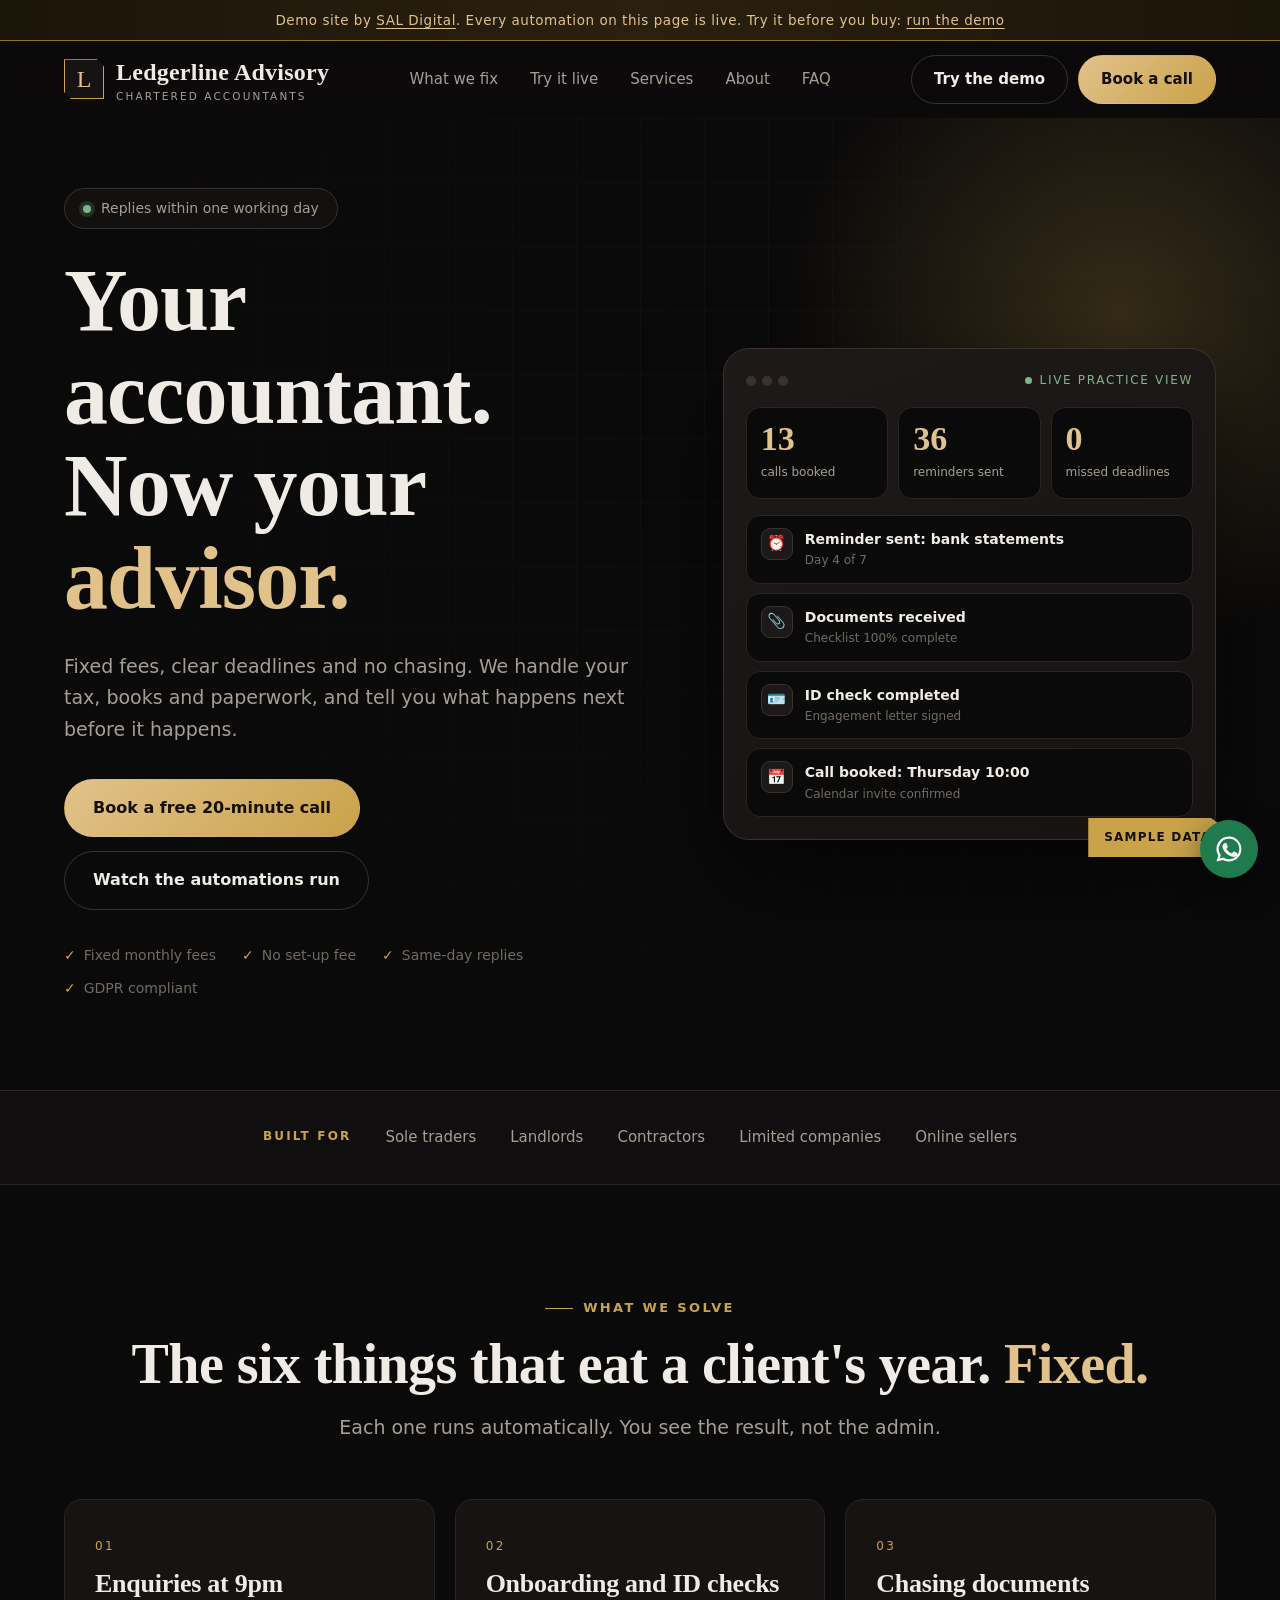
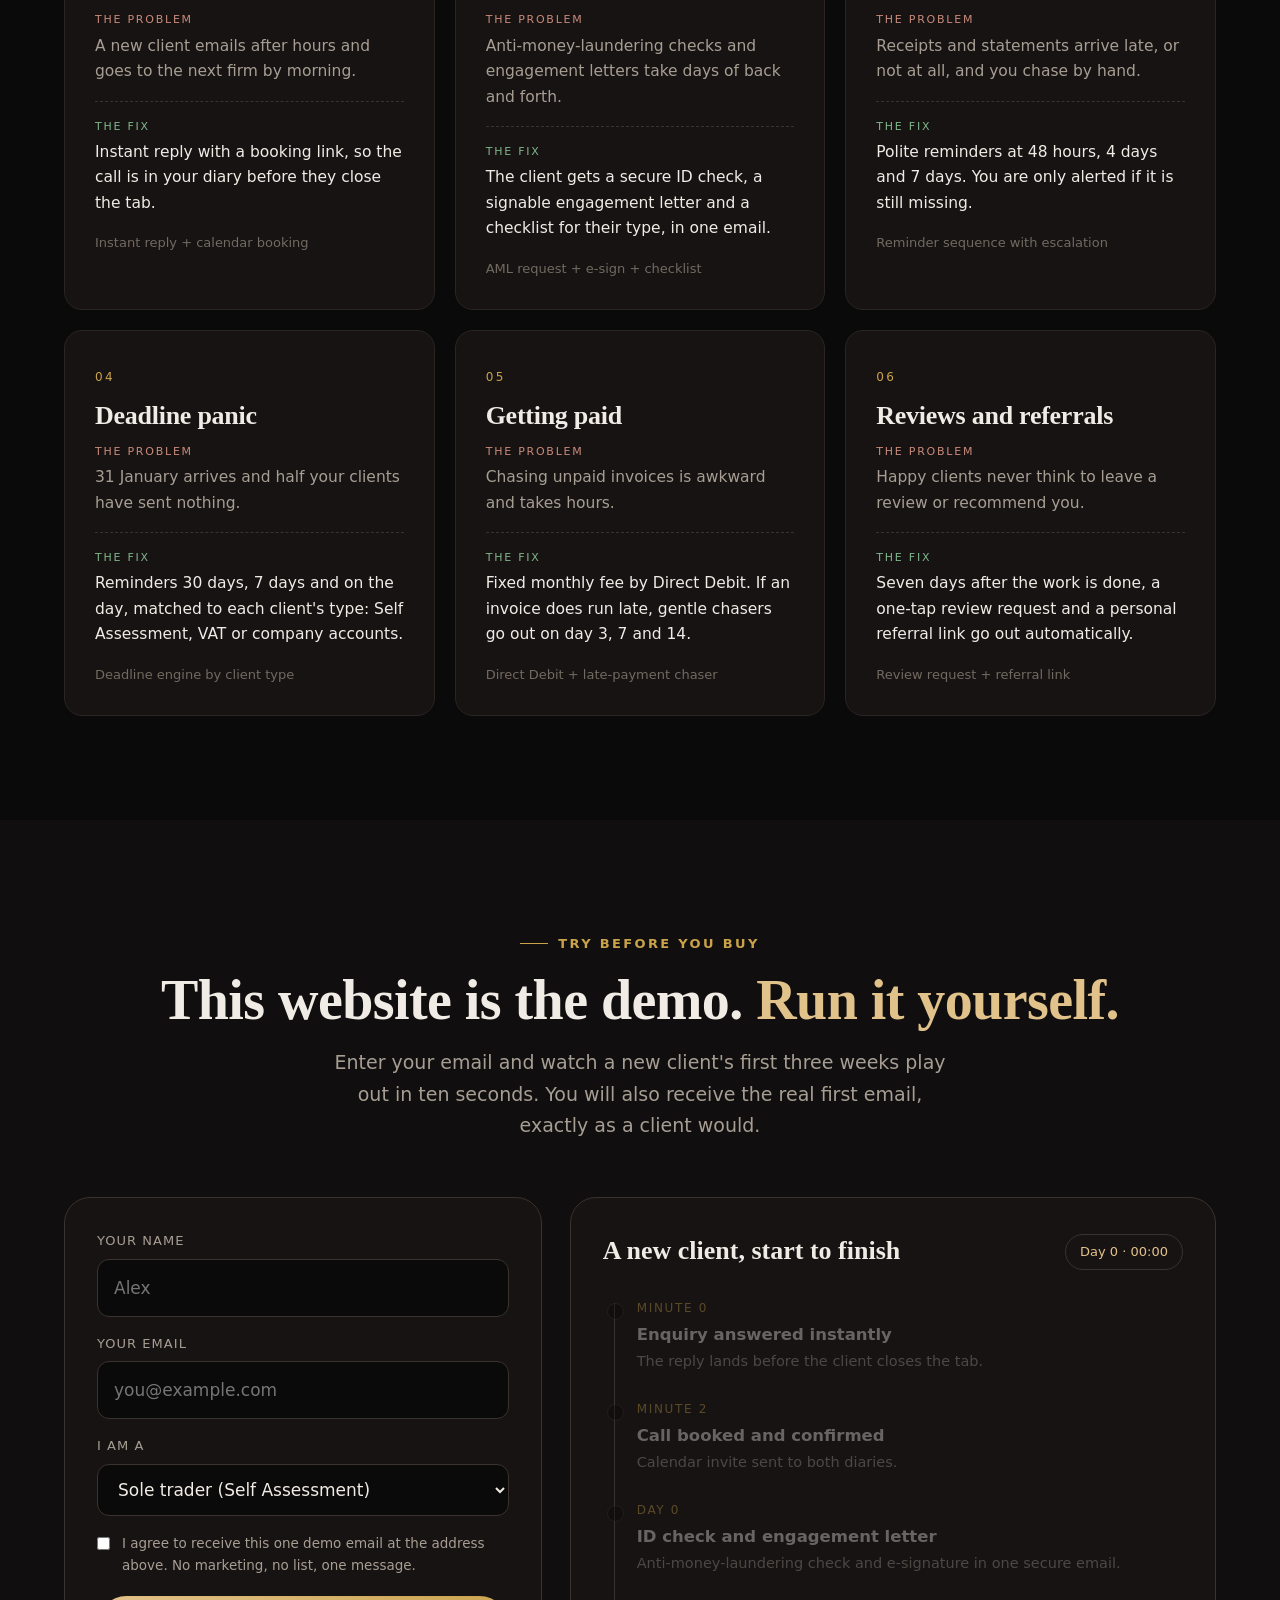
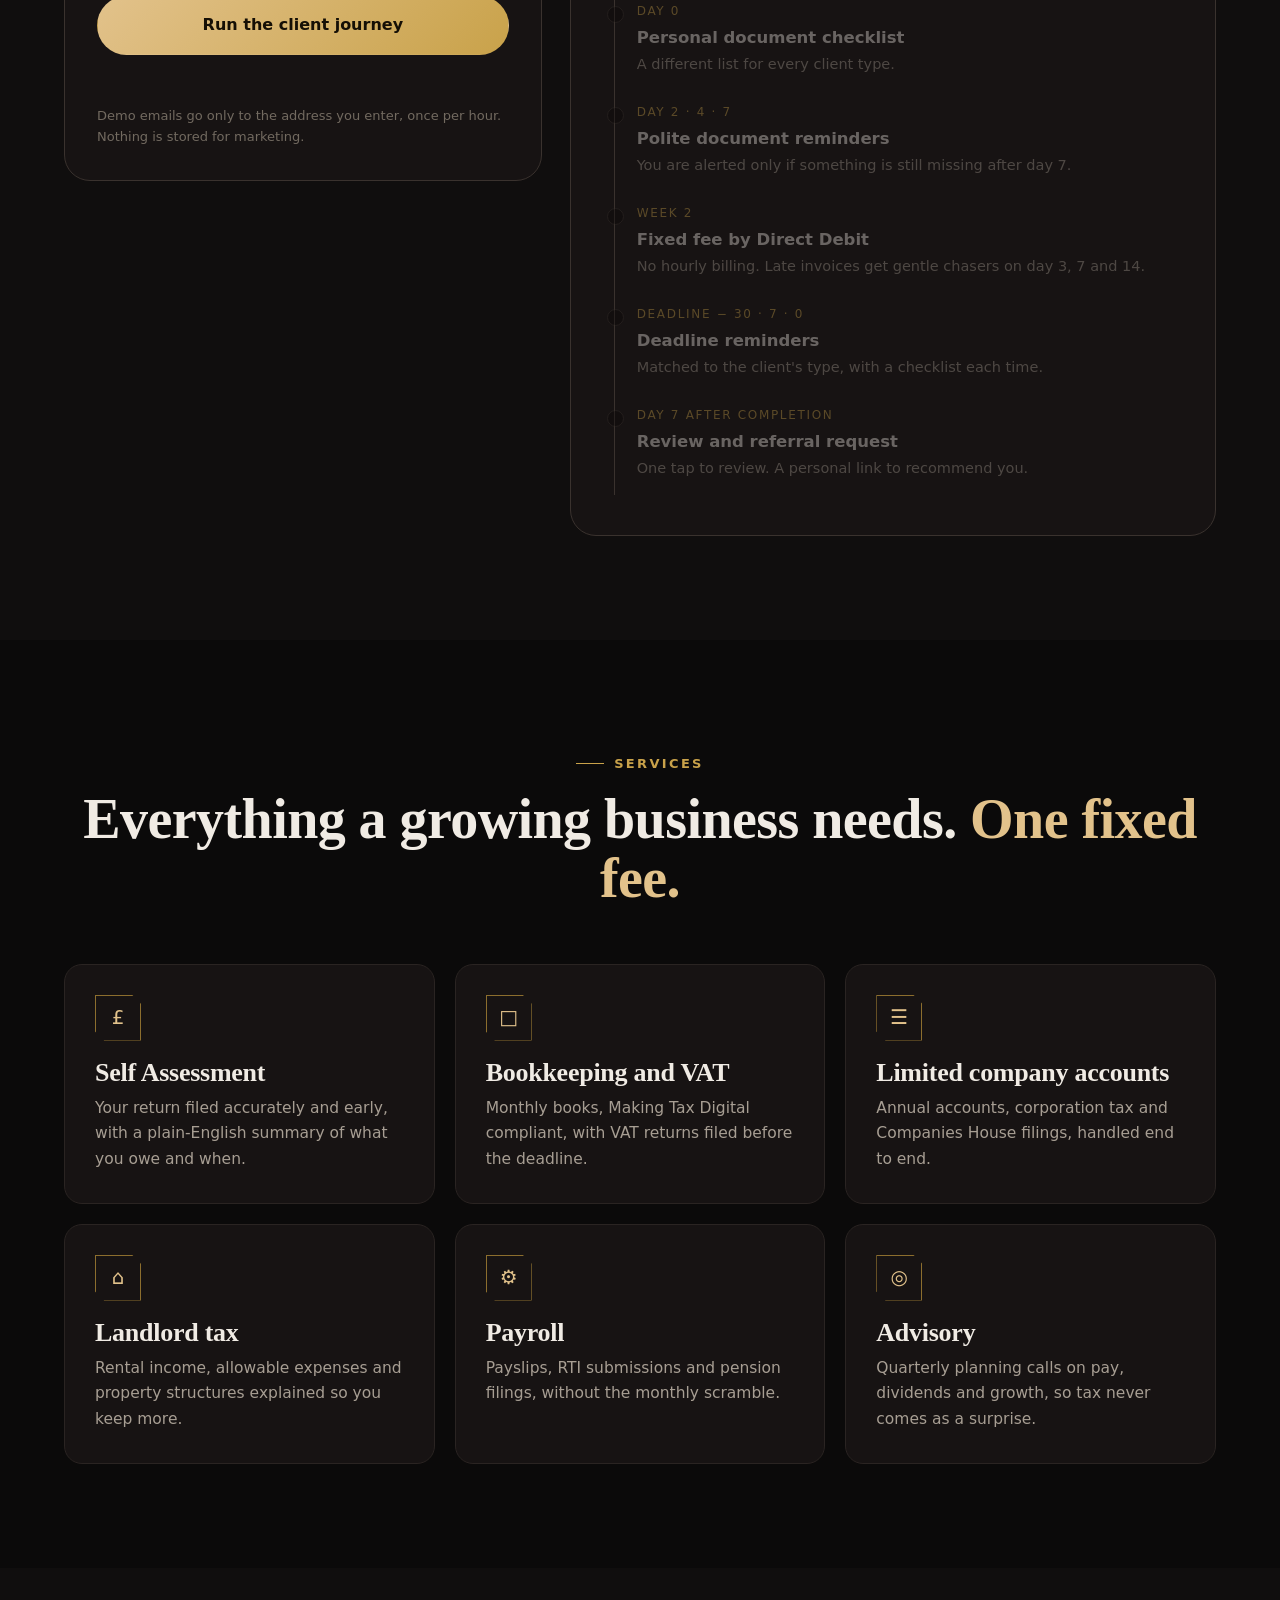
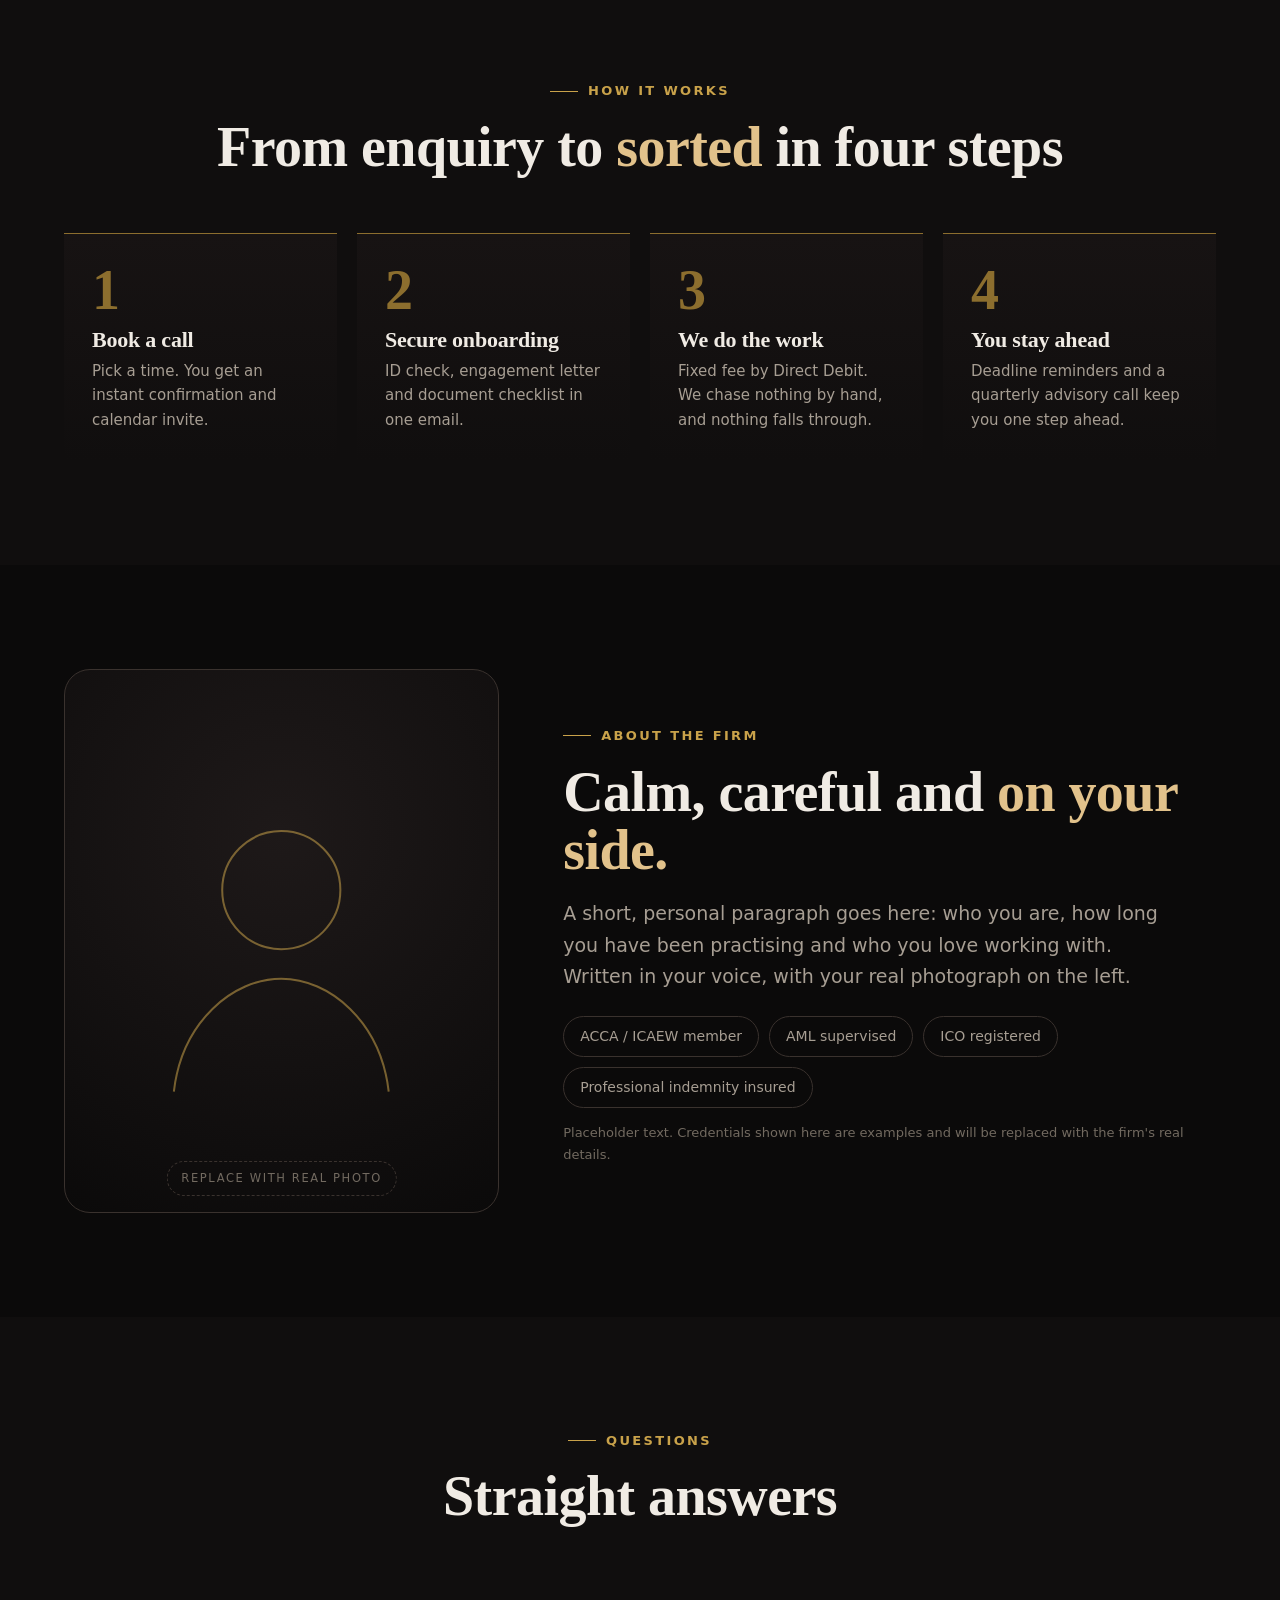
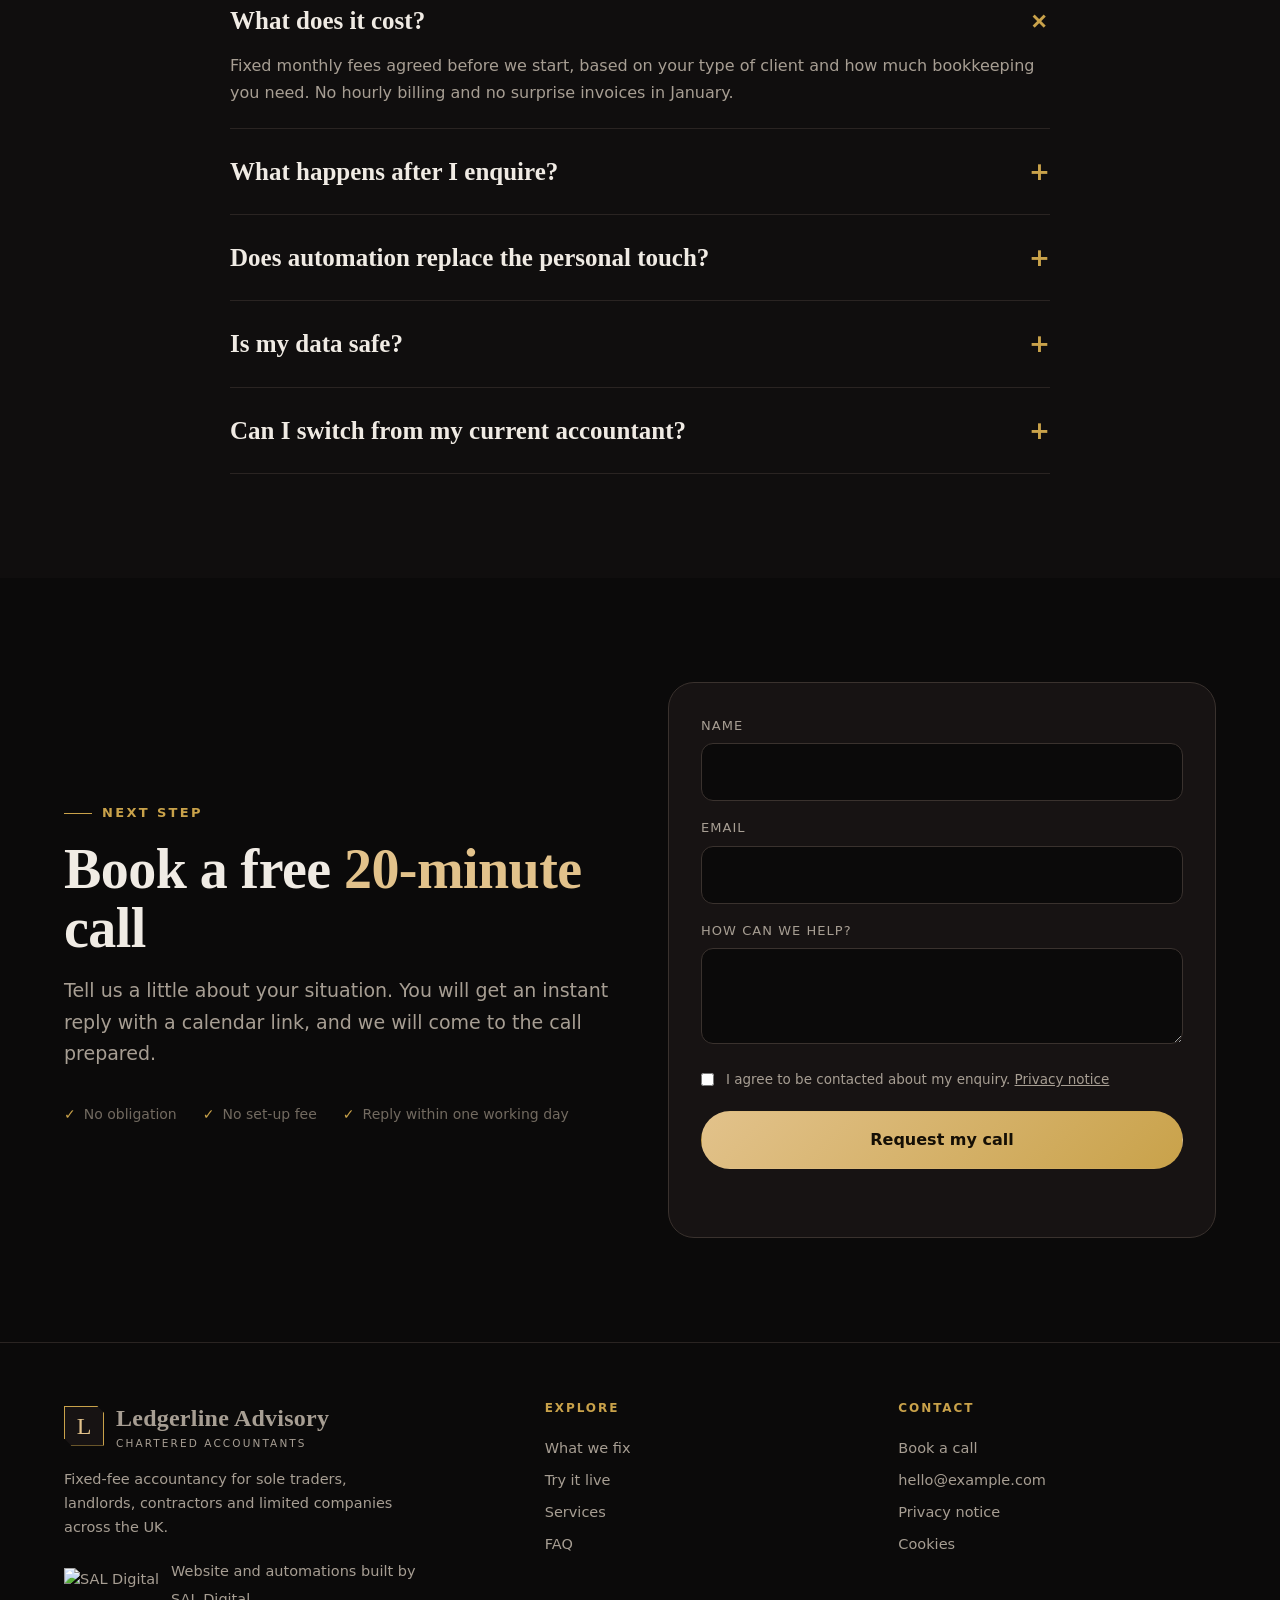
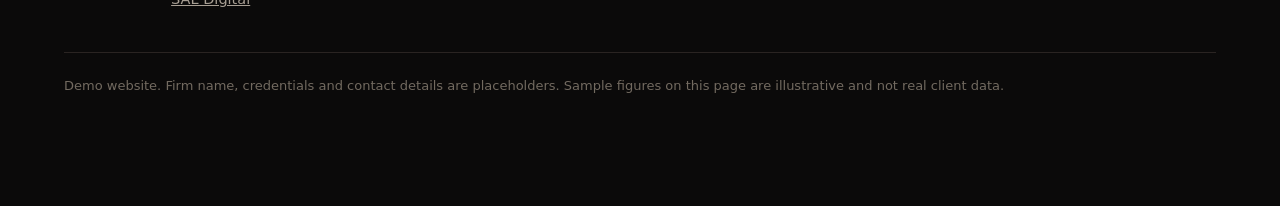
==== index.html @ 0b66148a "Add files via upload" ====
<!doctype html>
<html lang="en-GB">
<head>
<meta charset="utf-8">
<meta name="viewport" content="width=device-width,initial-scale=1">
<title>Ledgerline Advisory | Chartered Accountants for Sole Traders, Landlords and Limited Companies</title>
<meta name="description" content="Fixed-fee accountancy with same-day replies, automatic deadline reminders and a client portal that does the chasing for you. Book a free 20-minute call.">
<meta property="og:title" content="Ledgerline Advisory | Your accountant. Now your advisor.">
<meta property="og:description" content="Fixed fees, clear deadlines, same-day replies. Try the automations live before you buy.">
<meta property="og:type" content="website">
<meta property="og:image" content="assets/og.png">
<meta property="og:image:width" content="1200"><meta property="og:image:height" content="630">
<meta name="theme-color" content="#0B0A0A">
<link rel="preload" href="assets/fonts/CormorantGaramond-SemiBold.woff2" as="font" type="font/woff2" crossorigin>
<link rel="stylesheet" href="styles.css">
<script type="application/ld+json">
{"@context":"https://schema.org","@type":"AccountingService","name":"Ledgerline Advisory","description":"Fixed-fee accountancy for sole traders, landlords, contractors and limited companies in the UK.","areaServed":"GB","priceRange":"££"}
</script>
</head>
<body>

<div class="ribbon">Demo site by <a href="https://saldigital.co" target="_blank" rel="noopener">SAL Digital</a>. Every automation on this page is live. Try it before you buy: <a href="#try">run the demo</a></div>

<nav class="top" id="nav">
  <div class="wrap nav-in">
    <a href="#top" class="brand" aria-label="Ledgerline Advisory home"><span class="mark">L</span><span><b data-firm>Ledgerline Advisory</b><small>Chartered Accountants</small></span></a>
    <div class="links"><a href="#fixes">What we fix</a><a href="#try">Try it live</a><a href="#services">Services</a><a href="#about">About</a><a href="#faq">FAQ</a></div>
    <div class="nav-cta"><a class="btn btn-ghost" href="#try">Try the demo</a><a class="btn btn-gold" href="#book">Book a call</a><button class="burger" id="burger" aria-label="Menu"><span></span><span></span><span></span></button></div>
  </div>
  <div class="mobile-menu" id="mm"><a href="#fixes">What we fix</a><a href="#try">Try it live</a><a href="#services">Services</a><a href="#about">About</a><a href="#faq">FAQ</a><a href="#book">Book a call</a></div>
</nav>

<header class="hero" id="top">
  <div class="wrap hero-grid">
    <div>
      <div class="pill reveal"><i></i>Replies within one working day</div>
      <h1 class="reveal">Your accountant.<span class="l2">Now your <span class="gold nowrap">advisor.</span></span></h1>
      <p class="lead reveal">Fixed fees, clear deadlines and no chasing. We handle your tax, books and paperwork, and tell you what happens next before it happens.</p>
      <div class="cta-row reveal"><a class="btn btn-gold" href="#book">Book a free 20-minute call</a><a class="btn" href="#try">Watch the automations run</a></div>
      <div class="trust reveal"><span>Fixed monthly fees</span><span>No set-up fee</span><span>Same-day replies</span><span>GDPR compliant</span></div>
    </div>
    <div class="reveal">
      <div class="dash" aria-label="Example of the practice dashboard">
        <div class="dash-top"><div class="dots"><i></i><i></i><i></i></div><div class="live">LIVE PRACTICE VIEW</div></div>
        <div class="stats"><div class="stat"><b id="s1">12</b><span>calls booked</span></div><div class="stat"><b id="s2">31</b><span>reminders sent</span></div><div class="stat"><b id="s3">0</b><span>missed deadlines</span></div></div>
        <div class="feed" id="feed"></div>
        <div class="badge">SAMPLE DATA</div>
      </div>
    </div>
  </div>
</header>

<div class="aud"><div class="wrap aud-in"><b>Built for</b><span>Sole traders</span><span>Landlords</span><span>Contractors</span><span>Limited companies</span><span>Online sellers</span></div></div>

<section id="fixes">
  <div class="wrap">
    <div class="center"><span class="eyebrow">What we solve</span>
    <h2 class="reveal">The six things that eat a client's year. <span class="gold">Fixed.</span></h2>
    <p class="lead reveal">Each one runs automatically. You see the result, not the admin.</p></div>
    <div class="pf-grid">
      <div class="pf reveal"><span class="n">01</span><h3>Enquiries at 9pm</h3><div class="prob"><em>The problem</em>A new client emails after hours and goes to the next firm by morning.</div><div class="fix"><em>The fix</em>Instant reply with a booking link, so the call is in your diary before they close the tab.</div><div class="by">Instant reply + calendar booking</div></div>
      <div class="pf reveal"><span class="n">02</span><h3>Onboarding and ID checks</h3><div class="prob"><em>The problem</em>Anti-money-laundering checks and engagement letters take days of back and forth.</div><div class="fix"><em>The fix</em>The client gets a secure ID check, a signable engagement letter and a checklist for their type, in one email.</div><div class="by">AML request + e-sign + checklist</div></div>
      <div class="pf reveal"><span class="n">03</span><h3>Chasing documents</h3><div class="prob"><em>The problem</em>Receipts and statements arrive late, or not at all, and you chase by hand.</div><div class="fix"><em>The fix</em>Polite reminders at 48 hours, 4 days and 7 days. You are only alerted if it is still missing.</div><div class="by">Reminder sequence with escalation</div></div>
      <div class="pf reveal"><span class="n">04</span><h3>Deadline panic</h3><div class="prob"><em>The problem</em>31 January arrives and half your clients have sent nothing.</div><div class="fix"><em>The fix</em>Reminders 30 days, 7 days and on the day, matched to each client's type: Self Assessment, VAT or company accounts.</div><div class="by">Deadline engine by client type</div></div>
      <div class="pf reveal"><span class="n">05</span><h3>Getting paid</h3><div class="prob"><em>The problem</em>Chasing unpaid invoices is awkward and takes hours.</div><div class="fix"><em>The fix</em>Fixed monthly fee by Direct Debit. If an invoice does run late, gentle chasers go out on day 3, 7 and 14.</div><div class="by">Direct Debit + late-payment chaser</div></div>
      <div class="pf reveal"><span class="n">06</span><h3>Reviews and referrals</h3><div class="prob"><em>The problem</em>Happy clients never think to leave a review or recommend you.</div><div class="fix"><em>The fix</em>Seven days after the work is done, a one-tap review request and a personal referral link go out automatically.</div><div class="by">Review request + referral link</div></div>
    </div>
  </div>
</section>

<section id="try" class="alt">
  <div class="wrap">
    <div class="center"><span class="eyebrow">Try before you buy</span>
    <h2 class="reveal">This website is the demo. <span class="gold">Run it yourself.</span></h2>
    <p class="lead reveal">Enter your email and watch a new client's first three weeks play out in ten seconds. You will also receive the real first email, exactly as a client would.</p></div>
    <div class="demo">
      <form class="card reveal" id="demoForm" novalidate>
        <div class="field"><label for="dn">YOUR NAME</label><input id="dn" name="name" autocomplete="given-name" placeholder="Alex" required></div>
        <div class="field"><label for="de">YOUR EMAIL</label><input id="de" name="email" type="email" autocomplete="email" placeholder="you@example.com" required></div>
        <div class="field"><label for="dt">I AM A</label>
          <select id="dt" name="type"><option value="sole">Sole trader (Self Assessment)</option><option value="landlord">Landlord</option><option value="ltd">Limited company director</option><option value="contractor">Contractor</option></select></div>
        <input class="hp" type="text" name="company_website" tabindex="-1" autocomplete="off" aria-hidden="true">
        <label class="check"><input type="checkbox" id="dc" required><span>I agree to receive this one demo email at the address above. No marketing, no list, one message.</span></label>
        <button class="btn btn-gold" id="demoBtn" type="submit" style="width:100%">Run the client journey</button>
        <div class="status" id="demoStatus" role="status"></div>
        <p class="note">Demo emails go only to the address you enter, once per hour. Nothing is stored for marketing.</p>
      </form>
      <div class="card reveal">
        <div class="tl-head"><b>A new client, start to finish</b><span class="clock" id="clock">Day 0 · 00:00</span></div>
        <div class="tl" id="tl"></div>
      </div>
    </div>
  </div>
</section>

<section id="services">
  <div class="wrap">
    <div class="center"><span class="eyebrow">Services</span>
    <h2 class="reveal">Everything a growing business needs. <span class="gold">One fixed fee.</span></h2></div>
    <div class="svc-grid">
      <div class="svc reveal"><div class="ico">£</div><h3>Self Assessment</h3><p>Your return filed accurately and early, with a plain-English summary of what you owe and when.</p></div>
      <div class="svc reveal"><div class="ico">&#9633;</div><h3>Bookkeeping and VAT</h3><p>Monthly books, Making Tax Digital compliant, with VAT returns filed before the deadline.</p></div>
      <div class="svc reveal"><div class="ico">&#9776;</div><h3>Limited company accounts</h3><p>Annual accounts, corporation tax and Companies House filings, handled end to end.</p></div>
      <div class="svc reveal"><div class="ico">&#8962;</div><h3>Landlord tax</h3><p>Rental income, allowable expenses and property structures explained so you keep more.</p></div>
      <div class="svc reveal"><div class="ico">&#9881;</div><h3>Payroll</h3><p>Payslips, RTI submissions and pension filings, without the monthly scramble.</p></div>
      <div class="svc reveal"><div class="ico">&#9678;</div><h3>Advisory</h3><p>Quarterly planning calls on pay, dividends and growth, so tax never comes as a surprise.</p></div>
    </div>
  </div>
</section>

<section class="alt">
  <div class="wrap">
    <div class="center"><span class="eyebrow">How it works</span><h2 class="reveal">From enquiry to <span class="gold">sorted</span> in four steps</h2></div>
    <div class="how">
      <div class="reveal"><b>1</b><h3>Book a call</h3><p>Pick a time. You get an instant confirmation and calendar invite.</p></div>
      <div class="reveal"><b>2</b><h3>Secure onboarding</h3><p>ID check, engagement letter and document checklist in one email.</p></div>
      <div class="reveal"><b>3</b><h3>We do the work</h3><p>Fixed fee by Direct Debit. We chase nothing by hand, and nothing falls through.</p></div>
      <div class="reveal"><b>4</b><h3>You stay ahead</h3><p>Deadline reminders and a quarterly advisory call keep you one step ahead.</p></div>
    </div>
  </div>
</section>

<section id="about">
  <div class="wrap about">
    <div class="photo reveal" aria-label="Photo placeholder"><svg viewBox="0 0 200 240" fill="none" stroke="#C9A24A" stroke-width="1.5"><circle cx="100" cy="82" r="44"/><path d="M20 232c6-52 44-84 80-84s74 32 80 84"/></svg></div>
    <div class="reveal"><span class="eyebrow">About the firm</span>
      <h2>Calm, careful and <span class="gold">on your side.</span></h2>
      <p class="lead">A short, personal paragraph goes here: who you are, how long you have been practising and who you love working with. Written in your voice, with your real photograph on the left.</p>
      <div class="creds"><span>ACCA / ICAEW member</span><span>AML supervised</span><span>ICO registered</span><span>Professional indemnity insured</span></div>
      <p class="note">Placeholder text. Credentials shown here are examples and will be replaced with the firm's real details.</p>
    </div>
  </div>
</section>

<section id="faq" class="alt">
  <div class="wrap">
    <div class="center"><span class="eyebrow">Questions</span><h2 class="reveal">Straight answers</h2></div>
    <div class="faq">
      <details open><summary>What does it cost?</summary><p>Fixed monthly fees agreed before we start, based on your type of client and how much bookkeeping you need. No hourly billing and no surprise invoices in January.</p></details>
      <details><summary>What happens after I enquire?</summary><p>You receive an instant reply with a booking link. After a free 20-minute call we send an engagement letter and a secure ID check. Most clients are fully onboarded within two working days.</p></details>
      <details><summary>Does automation replace the personal touch?</summary><p>No. The system handles the chasing, so the time goes into the conversations that matter: planning, advice and answering your questions. You always reach a real person.</p></details>
      <details><summary>Is my data safe?</summary><p>Documents are shared through secure links, never as loose email attachments. We follow UK GDPR, and demo emails are sent only with your consent.</p></details>
      <details><summary>Can I switch from my current accountant?</summary><p>Yes. We send the professional clearance letter and collect your records, so you do not have to explain your history twice.</p></details>
    </div>
  </div>
</section>

<section id="book">
  <div class="wrap final">
    <div><span class="eyebrow">Next step</span>
      <h2>Book a free <span class="gold nowrap">20-minute</span> call</h2>
      <p class="lead">Tell us a little about your situation. You will get an instant reply with a calendar link, and we will come to the call prepared.</p>
      <div class="trust"><span>No obligation</span><span>No set-up fee</span><span>Reply within one working day</span></div>
    </div>
    <form class="card" id="bookForm" novalidate>
      <div class="field"><label for="bn">NAME</label><input id="bn" name="name" autocomplete="name" required></div>
      <div class="field"><label for="be">EMAIL</label><input id="be" name="email" type="email" autocomplete="email" required></div>
      <div class="field"><label for="bm">HOW CAN WE HELP?</label><textarea id="bm" name="message"></textarea></div>
      <input class="hp" type="text" name="company_website" tabindex="-1" autocomplete="off" aria-hidden="true">
      <label class="check"><input type="checkbox" id="bc" required><span>I agree to be contacted about my enquiry. <a href="#" style="text-decoration:underline">Privacy notice</a></span></label>
      <button class="btn btn-gold" id="bookBtn" type="submit" style="width:100%">Request my call</button>
      <div class="status" id="bookStatus" role="status"></div>
    </form>
  </div>
</section>

<footer>
  <div class="wrap">
    <div class="f-grid">
      <div><div class="brand"><span class="mark">L</span><span><b data-firm>Ledgerline Advisory</b><small>Chartered Accountants</small></span></div>
        <p style="margin-top:16px;max-width:340px">Fixed-fee accountancy for sole traders, landlords, contractors and limited companies across the UK.</p>
        <div class="built"><img src="assets/logo-nav.png" alt="SAL Digital"><span>Website and automations built by <a href="https://saldigital.co" style="text-decoration:underline">SAL Digital</a></span></div></div>
      <div><h5>Explore</h5><a href="#fixes">What we fix</a><a href="#try">Try it live</a><a href="#services">Services</a><a href="#faq">FAQ</a></div>
      <div><h5>Contact</h5><a href="#book">Book a call</a><a href="mailto:hello@example.com">hello@example.com</a><a href="#">Privacy notice</a><a href="#">Cookies</a></div>
    </div>
    <div class="legal">Demo website. Firm name, credentials and contact details are placeholders. Sample figures on this page are illustrative and not real client data.</div>
  </div>
</footer>

<a class="wa" href="https://wa.me/" aria-label="Chat on WhatsApp" rel="noopener"><svg viewBox="0 0 24 24"><path d="M12 2a10 10 0 0 0-8.6 15.1L2 22l5-1.3A10 10 0 1 0 12 2zm0 1.8a8.2 8.2 0 1 1-4.2 15.2l-.3-.2-2.9.8.8-2.8-.2-.3A8.2 8.2 0 0 1 12 3.8zM8.6 7.3c-.2 0-.5 0-.8.4-.3.3-1 1-1 2.4s1 2.8 1.2 3c.1.2 2 3.2 5 4.4 2.5 1 3 .8 3.5.7.6 0 1.7-.7 2-1.4.2-.7.2-1.3.2-1.4l-.6-.4-2-1c-.3-.1-.5-.1-.7.2l-.9 1.1c-.2.2-.3.2-.6.1-.3-.2-1.2-.5-2.3-1.4-.8-.8-1.4-1.700-1.500-2-.2-.3 0-.5.1-.6l.5-.5.3-.5v-.5l-.9-2.2c-.2-.6-.5-.5-.7-.5z"/></svg></a>
<div class="sticky"><a class="btn" href="#try">Try the demo</a><a class="btn btn-gold" href="#book">Book a call</a></div>

<script src="app.js"></script>
</body>
</html>
---- styles.css ----
@font-face{font-family:"Cormorant Garamond";src:url("assets/fonts/CormorantGaramond-SemiBold.woff2") format("woff2");font-weight:600;font-display:swap}
@font-face{font-family:"Cormorant Garamond";src:url("assets/fonts/CormorantGaramond-Medium.woff2") format("woff2");font-weight:500;font-display:swap}
@font-face{font-family:"Plus Jakarta Sans";src:url("assets/fonts/PlusJakartaSans-Regular.woff2") format("woff2");font-weight:400;font-display:swap}
@font-face{font-family:"Plus Jakarta Sans";src:url("assets/fonts/PlusJakartaSans-Medium.woff2") format("woff2");font-weight:500;font-display:swap}
@font-face{font-family:"Plus Jakarta Sans";src:url("assets/fonts/PlusJakartaSans-SemiBold.woff2") format("woff2");font-weight:600;font-display:swap}
@font-face{font-family:"Plus Jakarta Sans";src:url("assets/fonts/PlusJakartaSans-Bold.woff2") format("woff2");font-weight:700;font-display:swap}
@font-face{font-family:"Chakra Petch";src:url("assets/fonts/ChakraPetch-SemiBold.woff2") format("woff2");font-weight:600;font-display:swap}
@font-face{font-family:"Chakra Petch";src:url("assets/fonts/ChakraPetch-Bold.woff2") format("woff2");font-weight:700;font-display:swap}

:root{
  --bg:#0B0A0A; --bg2:#100E0E; --panel:#171313; --panel2:#1E1919;
  --line:#2A2422; --line2:#3A322E;
  --gold:#C9A24A; --gold2:#E2C28B; --gold3:#8C6E2E;
  --txt:#F0EBE4; --muted:#A79E93; --muted2:#726A60;
  --ok:#7FB58A;
  --serif:"Cormorant Garamond",Georgia,serif;
  --sans:"Plus Jakarta Sans",system-ui,sans-serif;
  --mono:"Chakra Petch",var(--sans);
  --maxw:1200px; --r:18px; --r2:26px;
}
*{box-sizing:border-box;margin:0;padding:0}
html{scroll-behavior:smooth;-webkit-text-size-adjust:100%}
body{background:var(--bg);color:var(--txt);font-family:var(--sans);font-size:17px;line-height:1.65;overflow-x:hidden}
img,svg{max-width:100%;display:block}
a{color:inherit;text-decoration:none}
button,input,select,textarea{font:inherit;color:inherit}
.wrap{max-width:var(--maxw);margin:0 auto;padding:0 24px}
section{padding:104px 0;position:relative}
.alt{background:var(--bg2)}
.eyebrow{font-family:var(--mono);font-weight:600;font-size:13px;letter-spacing:.18em;text-transform:uppercase;color:var(--gold);display:inline-flex;align-items:center;gap:10px}
.eyebrow::before{content:"";width:28px;height:1px;background:var(--gold)}
h1,h2,h3{font-family:var(--serif);font-weight:600;line-height:1.05;letter-spacing:-.01em}
h1{font-size:clamp(44px,7vw,88px)}
h2{font-size:clamp(34px,4.6vw,56px);margin:16px 0 18px}
h3{font-size:26px}
.gold{color:var(--gold2)}
.nowrap{white-space:nowrap}
.lead{color:var(--muted);font-size:19px;max-width:620px}
.center{text-align:center}.center .lead{margin:0 auto}.center .eyebrow{justify-content:center}

/* buttons */
.btn{display:inline-flex;align-items:center;justify-content:center;gap:10px;padding:15px 28px;border-radius:999px;font-weight:600;font-size:16px;border:1px solid var(--line2);cursor:pointer;transition:transform .25s,box-shadow .25s,border-color .25s,background .25s;background:transparent}
.btn:hover{transform:translateY(-2px);border-color:var(--gold)}
.btn-gold{background:linear-gradient(135deg,var(--gold2),var(--gold));color:#150f05;border-color:transparent}
.btn-gold:hover{box-shadow:0 10px 40px rgba(201,162,74,.35);border-color:transparent}
.btn[disabled]{opacity:.6;cursor:wait;transform:none}

/* demo ribbon + nav */
.ribbon{background:linear-gradient(90deg,#1b1508,#2a2010,#1b1508);border-bottom:1px solid var(--gold3);text-align:center;font-size:13.5px;padding:9px 16px;color:var(--gold2);font-family:var(--mono);letter-spacing:.04em}
.ribbon a{text-decoration:underline;text-underline-offset:3px}
nav.top{position:sticky;top:0;z-index:50;background:rgba(11,10,10,.82);backdrop-filter:blur(14px);border-bottom:1px solid transparent;transition:border-color .3s}
nav.top.scrolled{border-color:var(--line)}
.nav-in{display:flex;align-items:center;justify-content:space-between;height:76px}
.brand{display:flex;align-items:center;gap:12px}
.mark{width:40px;height:40px;border:1px solid var(--gold);display:grid;place-items:center;font-family:var(--serif);font-size:24px;color:var(--gold2);clip-path:polygon(0 0,82% 0,100% 18%,100% 100%,18% 100%,0 82%);background:var(--panel)}
.brand b{font-family:var(--serif);font-size:24px;font-weight:600;letter-spacing:.01em}
.brand small{display:block;font-family:var(--mono);font-size:10.5px;letter-spacing:.2em;color:var(--muted);text-transform:uppercase;margin-top:-4px}
.links{display:flex;gap:32px;font-size:15px;color:var(--muted)}
.links a:hover{color:var(--gold2)}
.nav-cta{display:flex;gap:10px;align-items:center}
.nav-cta .btn{padding:11px 22px;font-size:15px}
.burger{display:none;background:none;border:1px solid var(--line2);border-radius:10px;width:44px;height:44px;cursor:pointer}
.burger span{display:block;width:18px;height:1.5px;background:var(--txt);margin:5px auto}
.mobile-menu{display:none;border-top:1px solid var(--line);padding:14px 24px 22px;background:var(--bg)}
.mobile-menu a{display:block;padding:13px 0;border-bottom:1px solid var(--line);color:var(--muted)}
.mobile-menu.open{display:block}

/* hero */
.hero{padding:70px 0 90px;overflow:hidden;position:relative}
.hero::before{content:"";position:absolute;width:760px;height:760px;right:-220px;top:-180px;background:radial-gradient(circle,rgba(201,162,74,.22),transparent 62%);animation:drift 18s ease-in-out infinite alternate;pointer-events:none}
.hero::after{content:"";position:absolute;inset:0;background-image:linear-gradient(var(--line) 1px,transparent 1px),linear-gradient(90deg,var(--line) 1px,transparent 1px);background-size:64px 64px;opacity:.25;mask-image:radial-gradient(ellipse at 70% 30%,#000,transparent 70%);-webkit-mask-image:radial-gradient(ellipse at 70% 30%,#000,transparent 70%);pointer-events:none}
@keyframes drift{to{transform:translate(-80px,60px) scale(1.15)}}
.hero-grid{display:grid;grid-template-columns:1.1fr .9fr;gap:56px;align-items:center;position:relative;z-index:2}
.pill{display:inline-flex;gap:10px;align-items:center;border:1px solid var(--line2);border-radius:999px;padding:8px 18px;font-size:14px;color:var(--muted);background:rgba(23,19,19,.7);margin-bottom:26px}
.pill i{width:8px;height:8px;border-radius:50%;background:var(--ok);box-shadow:0 0 0 4px rgba(127,181,138,.18);animation:pulse 2s infinite}
@keyframes pulse{50%{box-shadow:0 0 0 8px rgba(127,181,138,0)}}
.hero h1 .l2{display:block}
.hero .lead{margin:26px 0 34px}
.cta-row{display:flex;gap:14px;flex-wrap:wrap}
.trust{display:flex;gap:10px 26px;flex-wrap:wrap;margin-top:34px;color:var(--muted2);font-size:14px}
.trust span::before{content:"\2713";color:var(--gold);margin-right:8px}

/* hero dashboard */
.dash{background:linear-gradient(160deg,var(--panel2),var(--panel));border:1px solid var(--line2);border-radius:var(--r2);padding:22px;box-shadow:0 40px 90px rgba(0,0,0,.55);position:relative}
.dash-top{display:flex;justify-content:space-between;align-items:center;margin-bottom:16px}
.dots{display:flex;gap:6px}.dots i{width:10px;height:10px;border-radius:50%;background:var(--line2)}
.live{font-family:var(--mono);font-size:12px;letter-spacing:.14em;color:var(--ok);display:flex;align-items:center;gap:8px}
.live::before{content:"";width:7px;height:7px;border-radius:50%;background:var(--ok);animation:pulse 1.6s infinite}
.stats{display:grid;grid-template-columns:repeat(3,1fr);gap:10px;margin-bottom:16px}
.stat{background:var(--bg);border:1px solid var(--line);border-radius:14px;padding:14px}
.stat b{font-family:var(--serif);font-size:34px;color:var(--gold2);display:block;line-height:1}
.stat span{font-size:12px;color:var(--muted)}
.feed{display:flex;flex-direction:column;gap:9px;min-height:292px}
.feed-item{display:flex;gap:12px;align-items:flex-start;background:var(--bg);border:1px solid var(--line);border-radius:14px;padding:12px 14px;font-size:14px;animation:slideIn .6s both}
.feed-item .ic{flex:none;width:32px;height:32px;border-radius:9px;background:var(--panel2);border:1px solid var(--line2);display:grid;place-items:center;font-size:15px}
.feed-item small{display:block;color:var(--muted2);font-size:12px}
@keyframes slideIn{from{opacity:0;transform:translateY(-14px)}to{opacity:1;transform:none}}
.badge{position:absolute;right:-12px;bottom:-18px;background:var(--gold);color:#150f05;font-family:var(--mono);font-weight:700;font-size:12px;letter-spacing:.1em;padding:10px 16px;clip-path:polygon(0 0,88% 0,100% 30%,100% 100%,0 100%)}

/* audience */
.aud{padding:34px 0;border-block:1px solid var(--line);background:var(--bg2)}
.aud-in{display:flex;flex-wrap:wrap;gap:12px 34px;justify-content:center;align-items:center;color:var(--muted);font-size:15px}
.aud-in b{font-family:var(--mono);font-size:12px;letter-spacing:.18em;color:var(--gold);text-transform:uppercase;font-weight:600}

/* problem -> fix */
.pf-grid{display:grid;grid-template-columns:repeat(3,1fr);gap:20px;margin-top:56px}
.pf{background:var(--panel);border:1px solid var(--line);border-radius:var(--r);padding:30px;transition:transform .3s,border-color .3s;position:relative;overflow:hidden}
.pf:hover{transform:translateY(-4px);border-color:var(--gold3)}
.pf .n{font-family:var(--mono);font-size:12px;letter-spacing:.2em;color:var(--gold)}
.pf h3{margin:12px 0 14px}
.pf .prob{color:var(--muted);font-size:15.5px;padding-bottom:16px;border-bottom:1px dashed var(--line2);margin-bottom:16px}
.pf .prob em{font-style:normal;font-family:var(--mono);font-size:11px;letter-spacing:.16em;color:#c98a7a;display:block;margin-bottom:4px;text-transform:uppercase}
.pf .fix{font-size:15.5px}
.pf .fix em{font-style:normal;font-family:var(--mono);font-size:11px;letter-spacing:.16em;color:var(--ok);display:block;margin-bottom:4px;text-transform:uppercase}
.pf .by{margin-top:16px;font-size:13px;color:var(--muted2);font-family:var(--mono)}

/* live demo */
.demo{display:grid;grid-template-columns:.85fr 1.15fr;gap:28px;margin-top:56px;align-items:start}
.card{background:var(--panel);border:1px solid var(--line2);border-radius:var(--r2);padding:32px}
.field{margin-bottom:16px}
.field label{display:block;font-size:13px;color:var(--muted);margin-bottom:7px;font-family:var(--mono);letter-spacing:.08em}
.field input,.field select,.field textarea{width:100%;background:var(--bg);border:1px solid var(--line2);border-radius:12px;padding:14px 16px;outline:none;transition:border-color .2s}
.field input:focus,.field select:focus,.field textarea:focus{border-color:var(--gold)}
.field textarea{min-height:96px;resize:vertical}
.check{display:flex;gap:12px;font-size:13.5px;color:var(--muted);margin:6px 0 20px;align-items:flex-start}
.check input{margin-top:5px;accent-color:var(--gold)}
.hp{position:absolute;left:-9999px;opacity:0;height:0;width:0}
.note{font-size:13px;color:var(--muted2);margin-top:14px}
.status{margin-top:14px;font-size:14px;color:var(--gold2);min-height:22px}
.tl-head{display:flex;justify-content:space-between;align-items:center;margin-bottom:22px;gap:12px;flex-wrap:wrap}
.tl-head b{font-family:var(--serif);font-size:26px;font-weight:600}
.clock{font-family:var(--mono);font-size:13px;color:var(--gold2);border:1px solid var(--line2);padding:6px 14px;border-radius:999px}
.tl{position:relative;padding-left:34px}
.tl::before{content:"";position:absolute;left:11px;top:8px;bottom:8px;width:1px;background:var(--line2)}
.step{position:relative;padding:4px 0 22px;opacity:.38;transition:opacity .5s}
.step::before{content:"";position:absolute;left:-30px;top:8px;width:15px;height:15px;border-radius:50%;background:var(--bg);border:1px solid var(--line2);transition:.4s}
.step.on{opacity:1}
.step.on::before{background:var(--gold);border-color:var(--gold);box-shadow:0 0 0 5px rgba(201,162,74,.18)}
.step .when{font-family:var(--mono);font-size:12px;letter-spacing:.14em;color:var(--gold);text-transform:uppercase}
.step h4{font-family:var(--sans);font-size:16.5px;font-weight:600;margin:2px 0}
.step p{font-size:14.5px;color:var(--muted)}
.msg{display:none;margin-top:10px;background:var(--bg);border:1px solid var(--line);border-left:2px solid var(--gold);border-radius:6px 14px 14px 6px;padding:12px 14px;font-size:13.5px;color:var(--muted);white-space:pre-line}
.step.cur .msg{display:block;animation:slideIn .5s both}
#demoForm{position:sticky;top:100px}

/* services */
.svc-grid{display:grid;grid-template-columns:repeat(3,1fr);gap:20px;margin-top:56px}
.svc{padding:30px;border:1px solid var(--line);border-radius:var(--r);background:var(--panel);transition:.3s}
.svc:hover{border-color:var(--gold3);transform:translateY(-4px)}
.svc .ico{width:46px;height:46px;border:1px solid var(--gold3);display:grid;place-items:center;color:var(--gold2);margin-bottom:18px;clip-path:polygon(0 0,80% 0,100% 20%,100% 100%,20% 100%,0 80%);font-size:20px}
.svc p{color:var(--muted);font-size:15.5px;margin-top:10px}

/* steps */
.how{display:grid;grid-template-columns:repeat(4,1fr);gap:20px;margin-top:56px}
.how div{padding:28px;border-top:1px solid var(--gold3);background:linear-gradient(180deg,var(--panel),transparent)}
.how b{font-family:var(--serif);font-size:56px;color:var(--gold3);line-height:1}
.how h3{font-size:22px;margin:10px 0 8px}
.how p{color:var(--muted);font-size:15px}

/* about */
.about{display:grid;grid-template-columns:.8fr 1.2fr;gap:64px;align-items:center}
.photo{aspect-ratio:4/5;min-height:360px;border:1px solid var(--line2);border-radius:var(--r2);background:radial-gradient(circle at 50% 30%,var(--panel2),var(--bg));display:grid;place-items:center;position:relative;overflow:hidden}
.photo svg{width:62%;opacity:.55}
.photo::after{content:"Replace with real photo";position:absolute;bottom:16px;left:50%;transform:translateX(-50%);font-family:var(--mono);font-size:11.5px;letter-spacing:.14em;color:var(--muted2);text-transform:uppercase;white-space:nowrap;border:1px dashed var(--line2);padding:7px 14px;border-radius:999px}
.creds{display:flex;flex-wrap:wrap;gap:10px;margin-top:24px}
.creds span{border:1px solid var(--line2);border-radius:999px;padding:8px 16px;font-size:14px;color:var(--muted)}

/* faq */
.faq{max-width:820px;margin:52px auto 0}
details{border-bottom:1px solid var(--line);padding:22px 0}
summary{overflow-wrap:anywhere;cursor:pointer;font-family:var(--serif);font-size:25px;font-weight:600;list-style:none;display:flex;justify-content:space-between;gap:20px}
summary::-webkit-details-marker{display:none}
summary::after{content:"+";color:var(--gold);font-family:var(--mono);transition:transform .3s}
details[open] summary::after{transform:rotate(45deg)}
details p{color:var(--muted);margin-top:12px;font-size:16px}

/* final */
.final{display:grid;grid-template-columns:1fr 1fr;gap:56px;align-items:center}

/* footer */
footer{border-top:1px solid var(--line);padding:56px 0 110px;color:var(--muted);font-size:14.5px}
.f-grid{display:grid;grid-template-columns:1.4fr 1fr 1fr;gap:36px}
.f-grid h5{font-family:var(--mono);color:var(--gold);letter-spacing:.16em;font-size:12px;margin-bottom:14px;text-transform:uppercase}
.f-grid a{display:block;padding:4px 0}
.f-grid a:hover{color:var(--gold2)}
.built{display:flex;align-items:center;gap:12px;margin-top:20px}
.built img{height:40px;width:auto}
.legal{margin-top:36px;padding-top:22px;border-top:1px solid var(--line);color:var(--muted2);font-size:13px}

/* sticky mobile + wa */
.sticky{display:none}
.wa{position:fixed;right:22px;bottom:22px;z-index:60;width:58px;height:58px;border-radius:50%;background:#1f7a4d;display:grid;place-items:center;box-shadow:0 10px 30px rgba(0,0,0,.5);transition:transform .25s}
.wa:hover{transform:scale(1.08)}
.wa svg{width:30px;height:30px;fill:#fff}

.reveal{opacity:0;transform:translateY(24px);transition:opacity .8s,transform .8s}
.reveal.in{opacity:1;transform:none}
@media (prefers-reduced-motion:reduce){
  *{animation:none!important;transition:none!important}
  .reveal{opacity:1;transform:none}
  html{scroll-behavior:auto}
}
@media (max-width:980px){
  .links,.nav-cta .btn-ghost{display:none}
  .burger{display:block}
  .hero-grid,.demo,.about,.final,.f-grid{grid-template-columns:1fr}
  .pf-grid,.svc-grid{grid-template-columns:1fr 1fr}
  .how{grid-template-columns:1fr 1fr}
  .badge{right:8px}
}
@media (max-width:640px){
  body{font-size:16px}
  section{padding:72px 0}
  .wrap{padding:0 20px}
  .nowrap{white-space:normal}
  .pf-grid,.svc-grid,.how{grid-template-columns:1fr}
  .cta-row .btn{width:100%}
  .trust{gap:8px 18px}
  .stats{grid-template-columns:1fr 1fr 1fr}
  .stat{padding:12px 10px}.stat b{font-size:28px}.stat span{font-size:11px;line-height:1.3;display:block}
  #demoForm{position:static}
  .card{padding:24px}
  summary{font-size:22px}
  .ribbon{font-size:12px}
  .nav-cta .btn-gold{display:none}
  .sticky{display:grid;grid-template-columns:1fr 1fr;gap:10px;position:fixed;left:0;right:0;bottom:0;z-index:55;padding:10px 14px calc(10px + env(safe-area-inset-bottom));background:rgba(11,10,10,.94);border-top:1px solid var(--line);backdrop-filter:blur(10px)}
  .sticky .btn{padding:13px 10px;font-size:15px}
  .wa{bottom:84px;right:16px;width:52px;height:52px}
  .photo{min-height:320px}
}
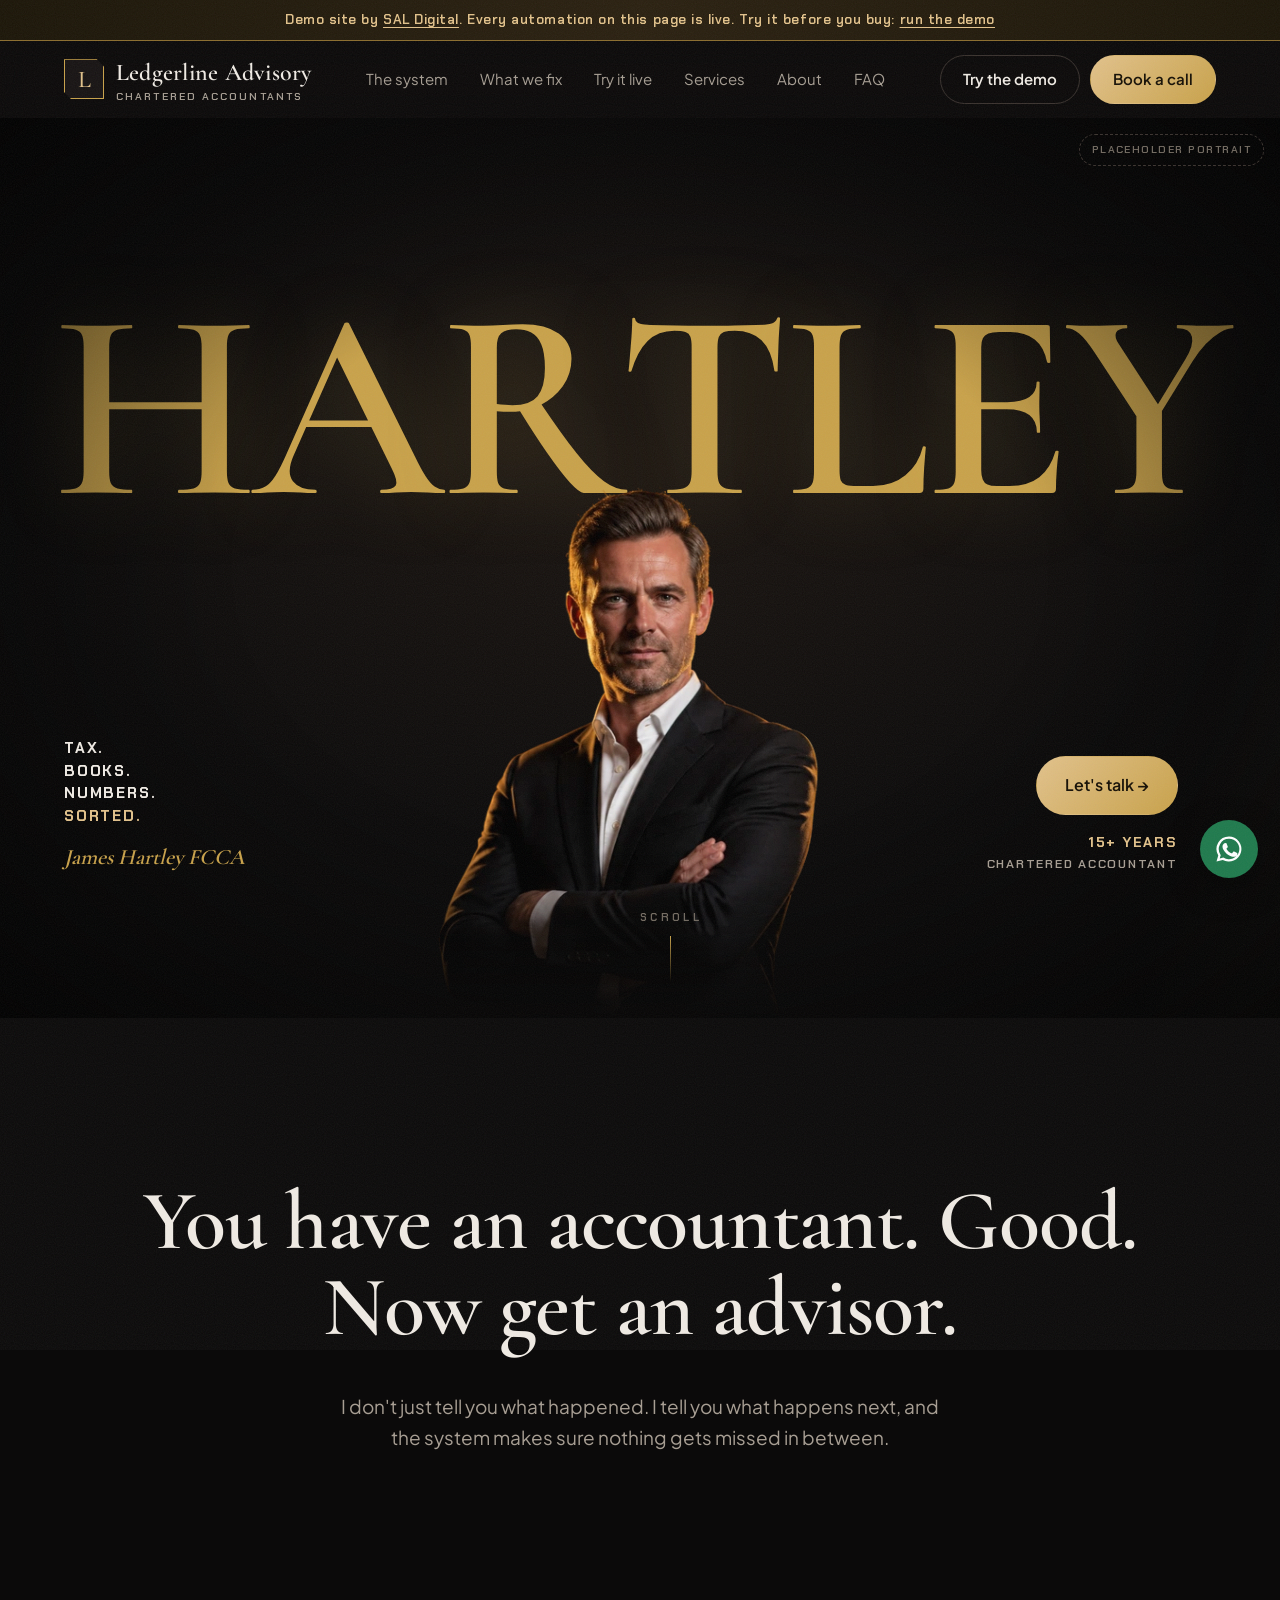
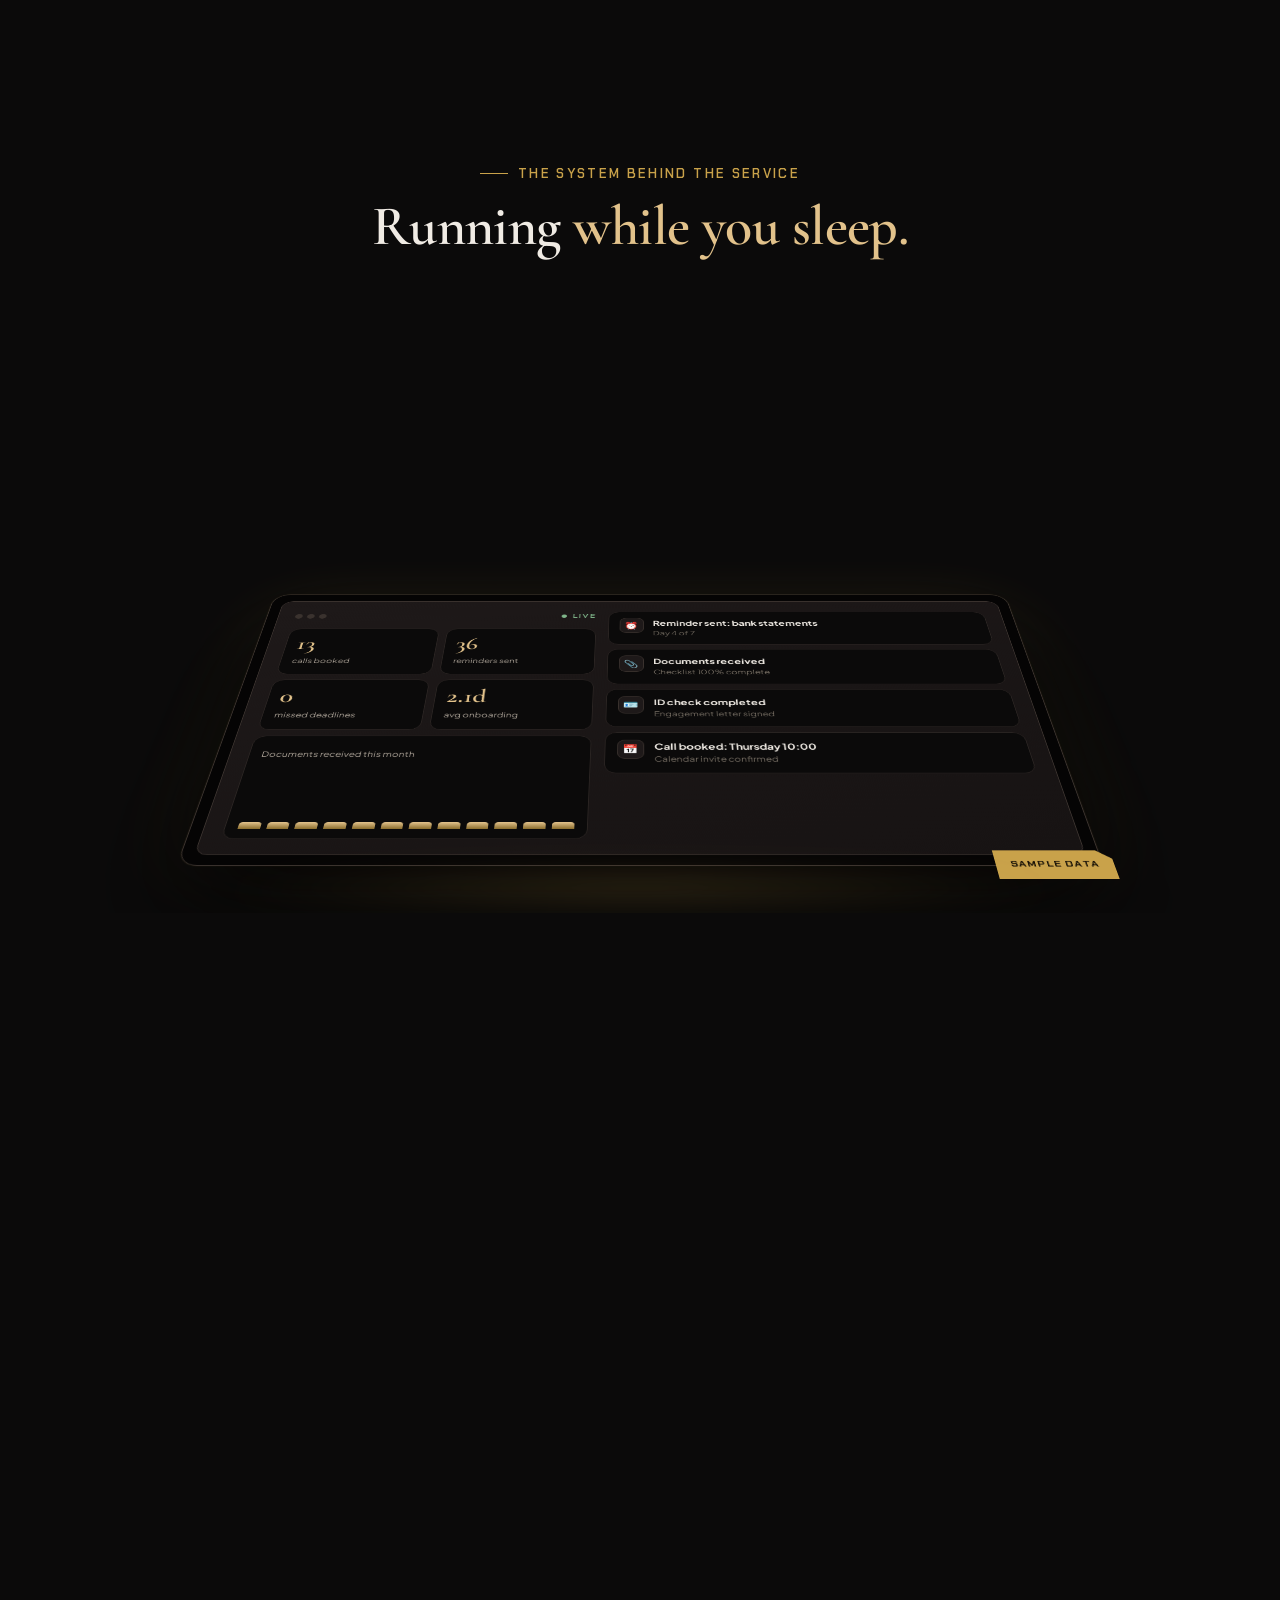
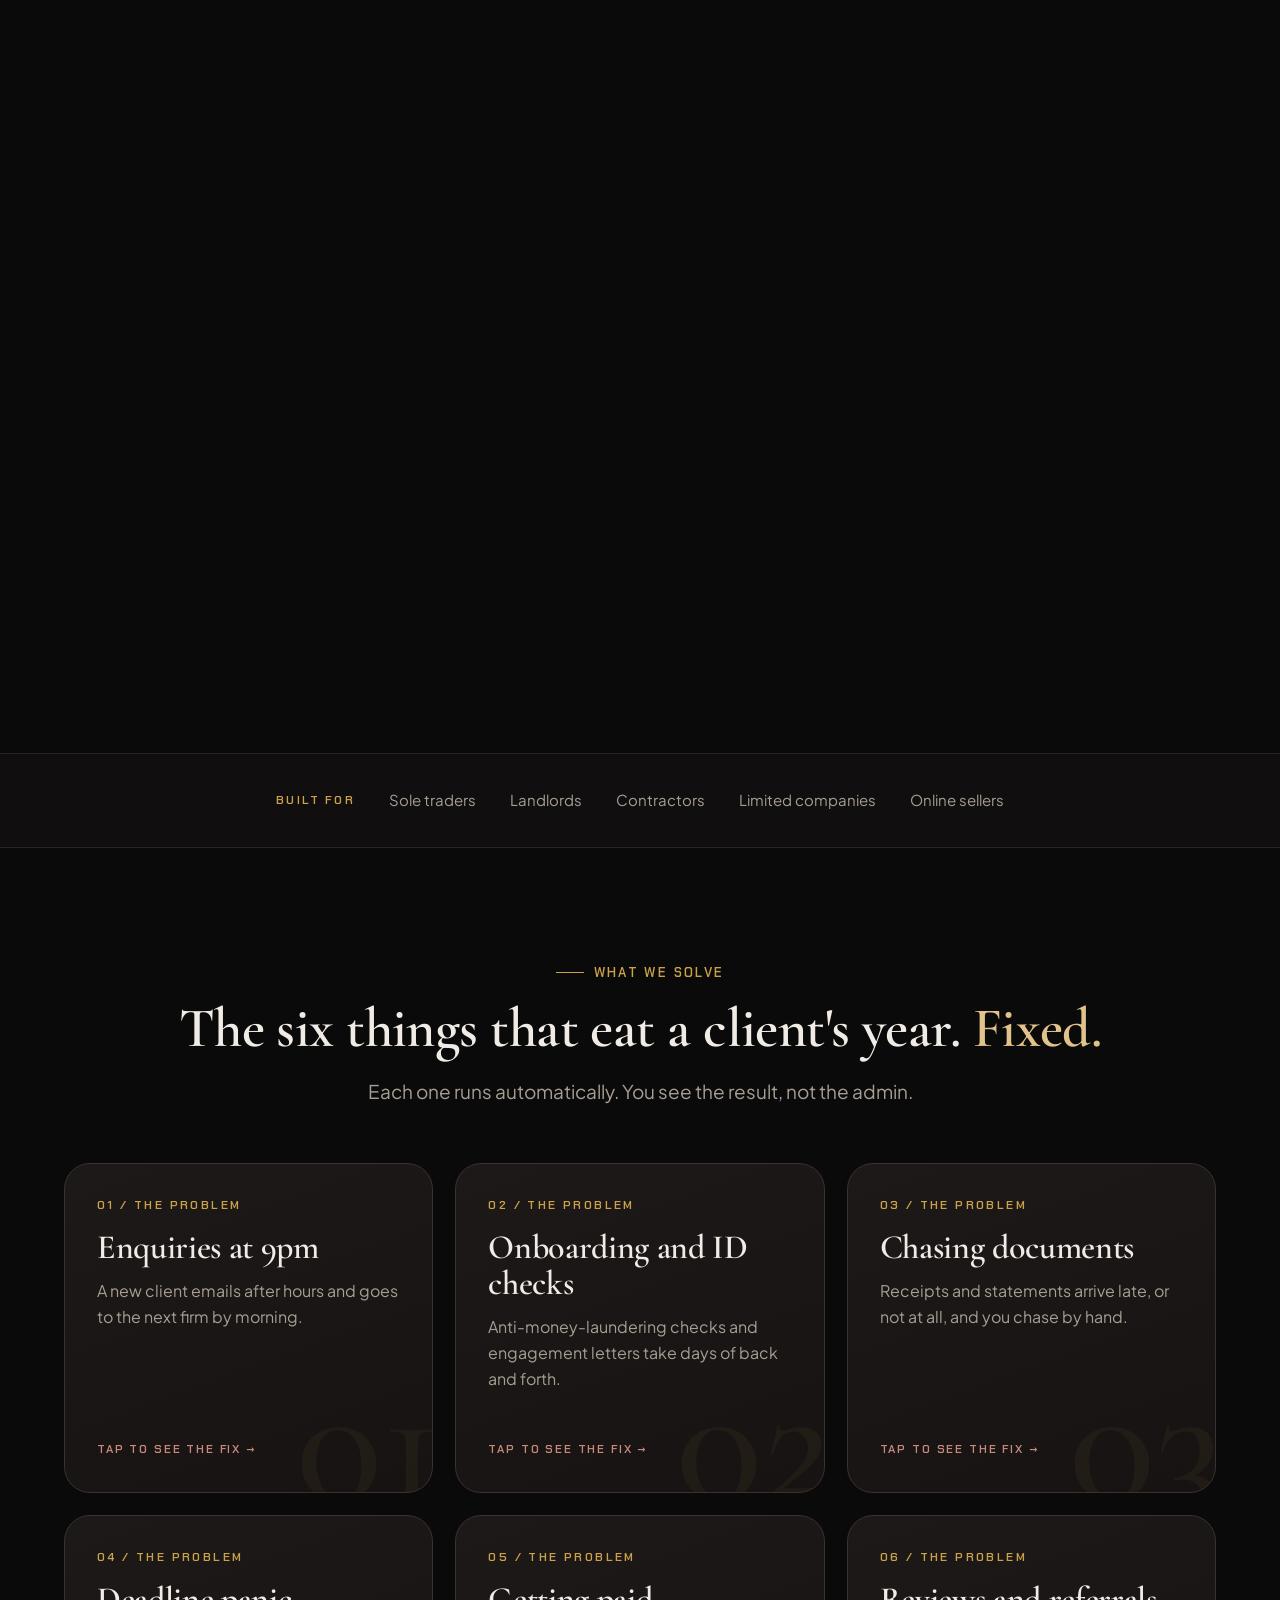
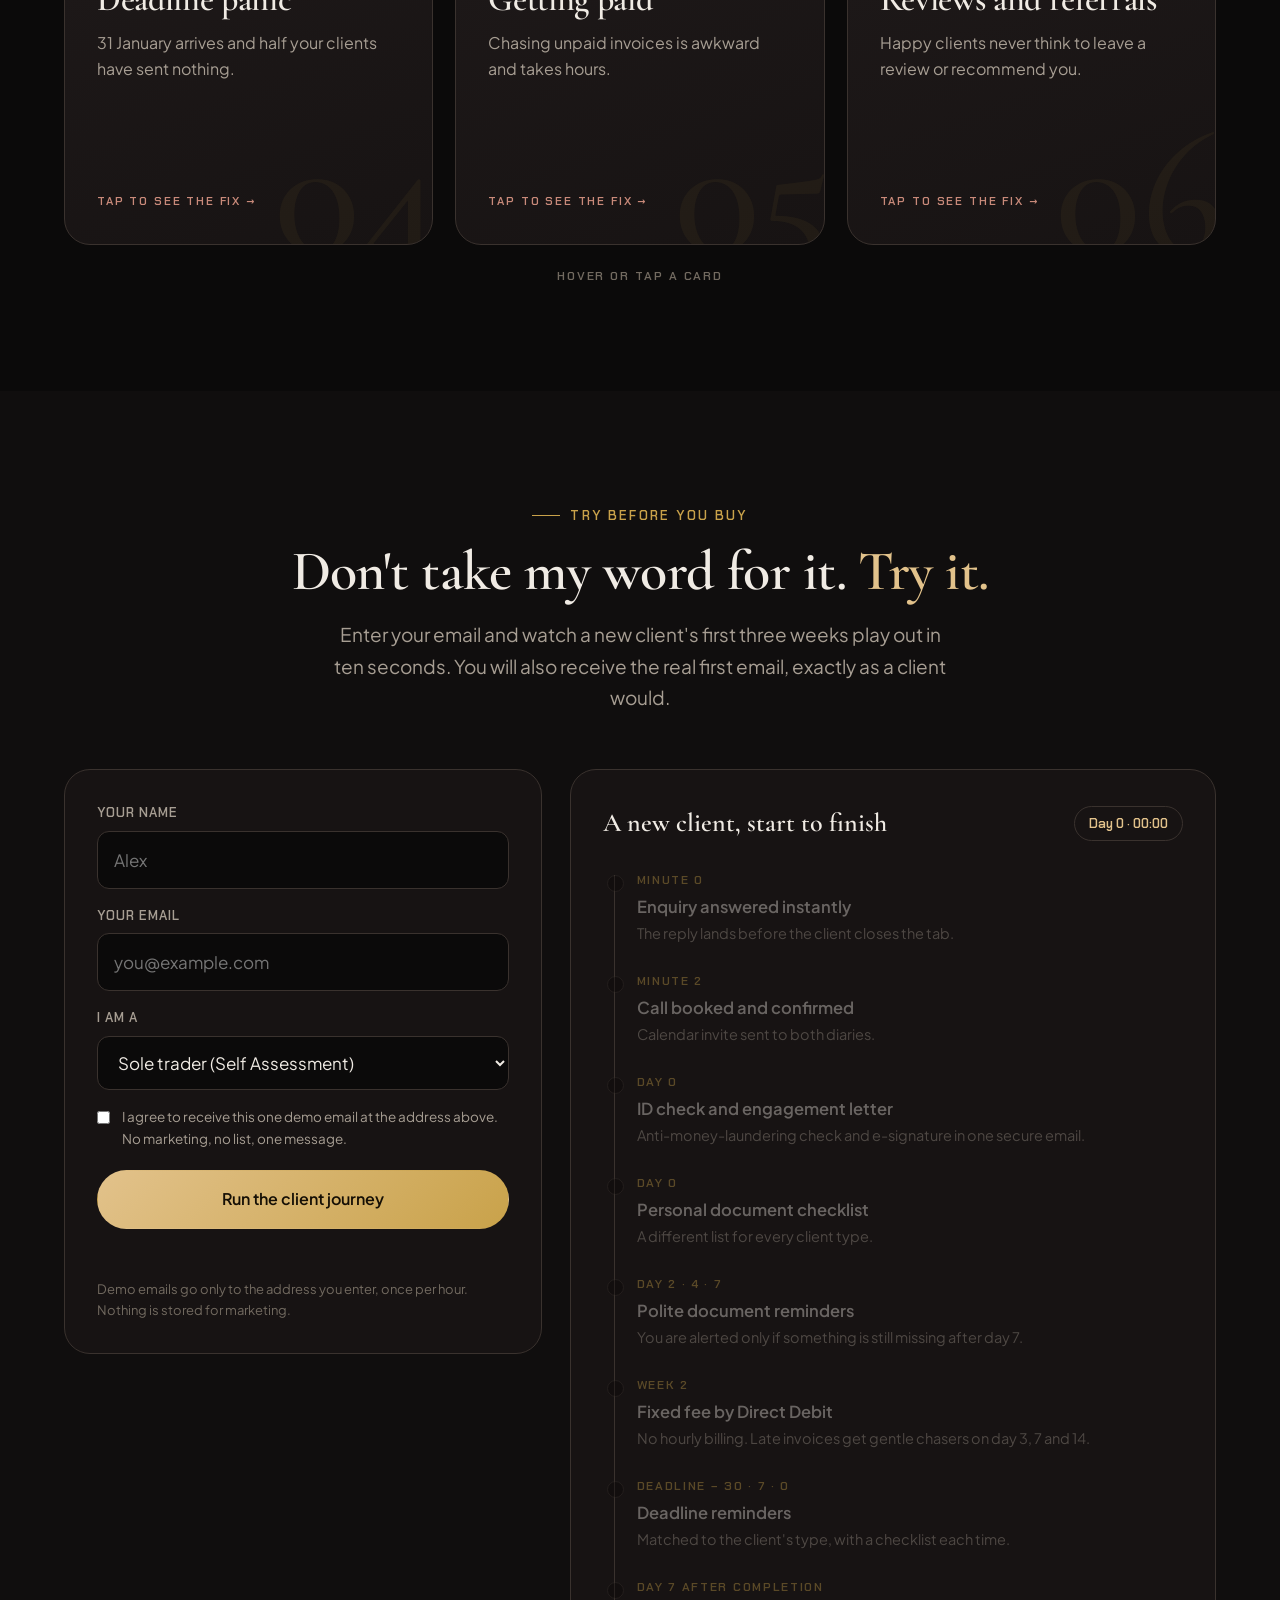
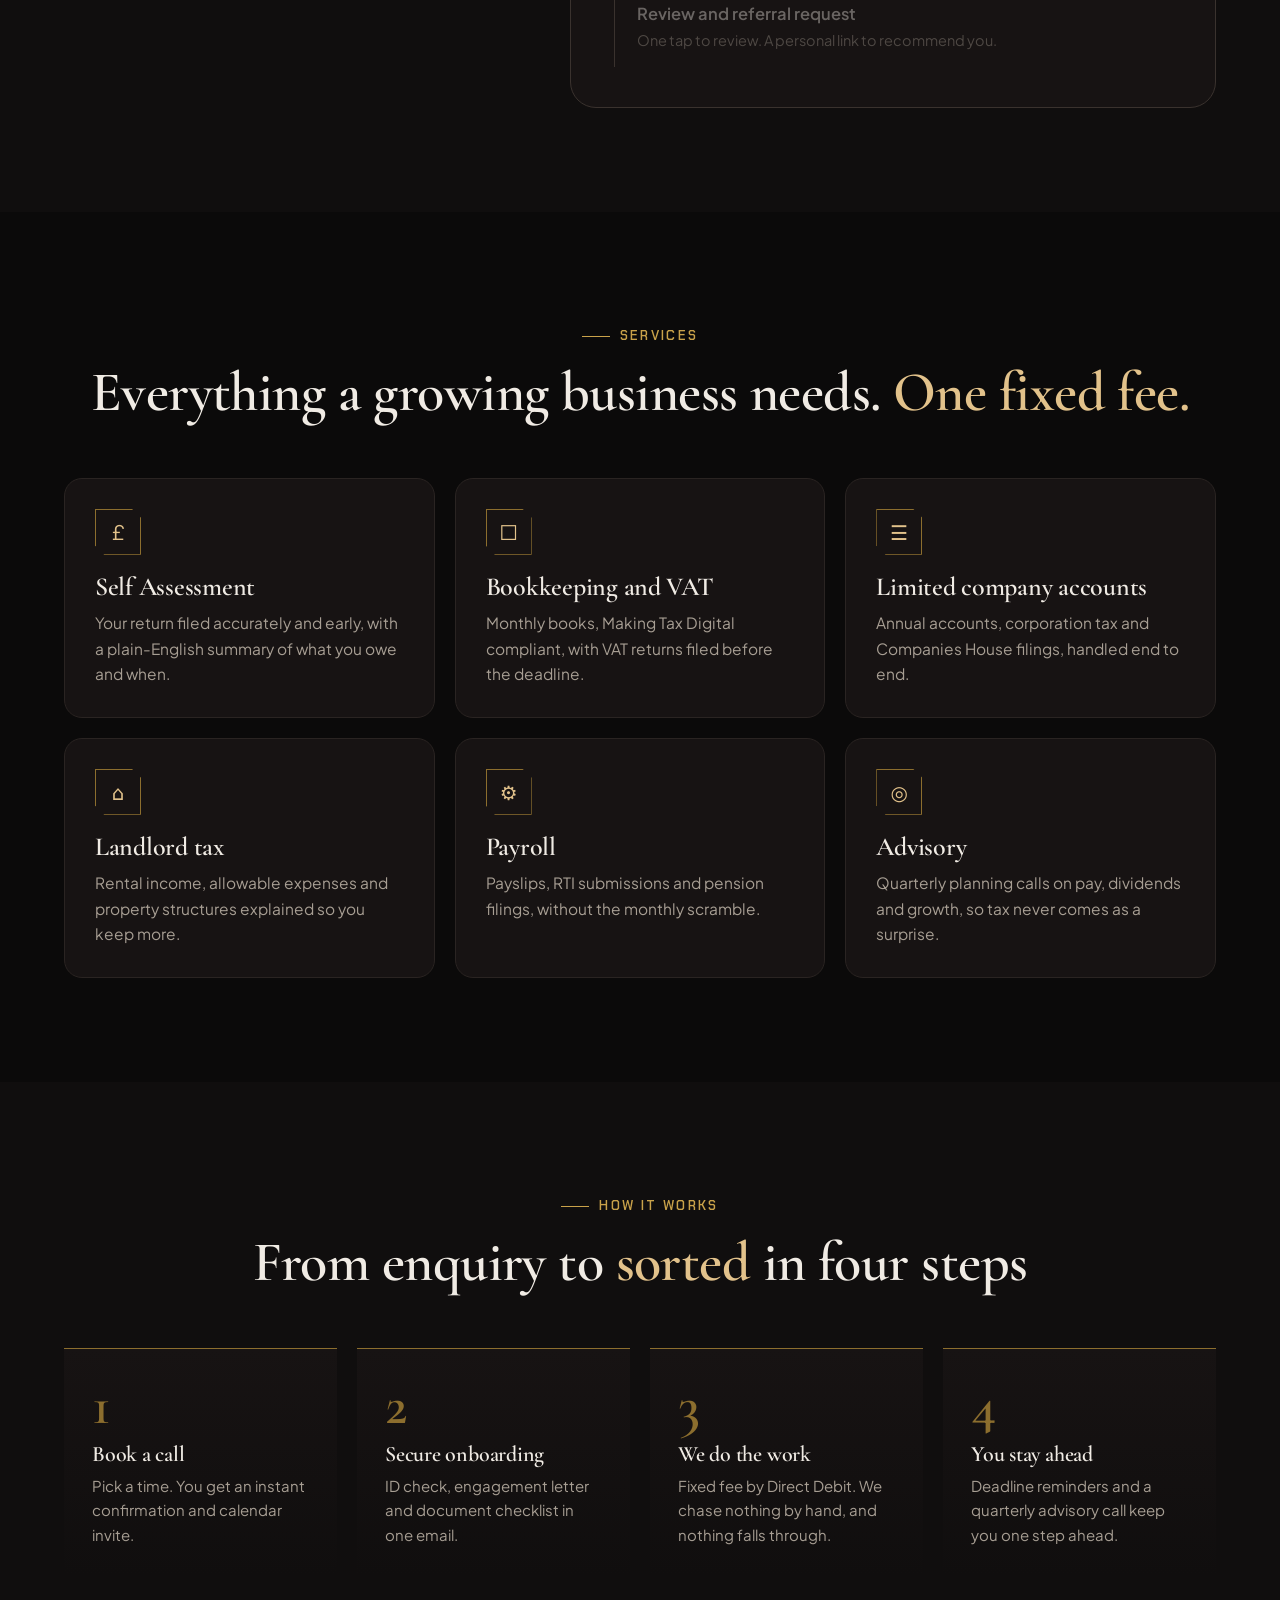
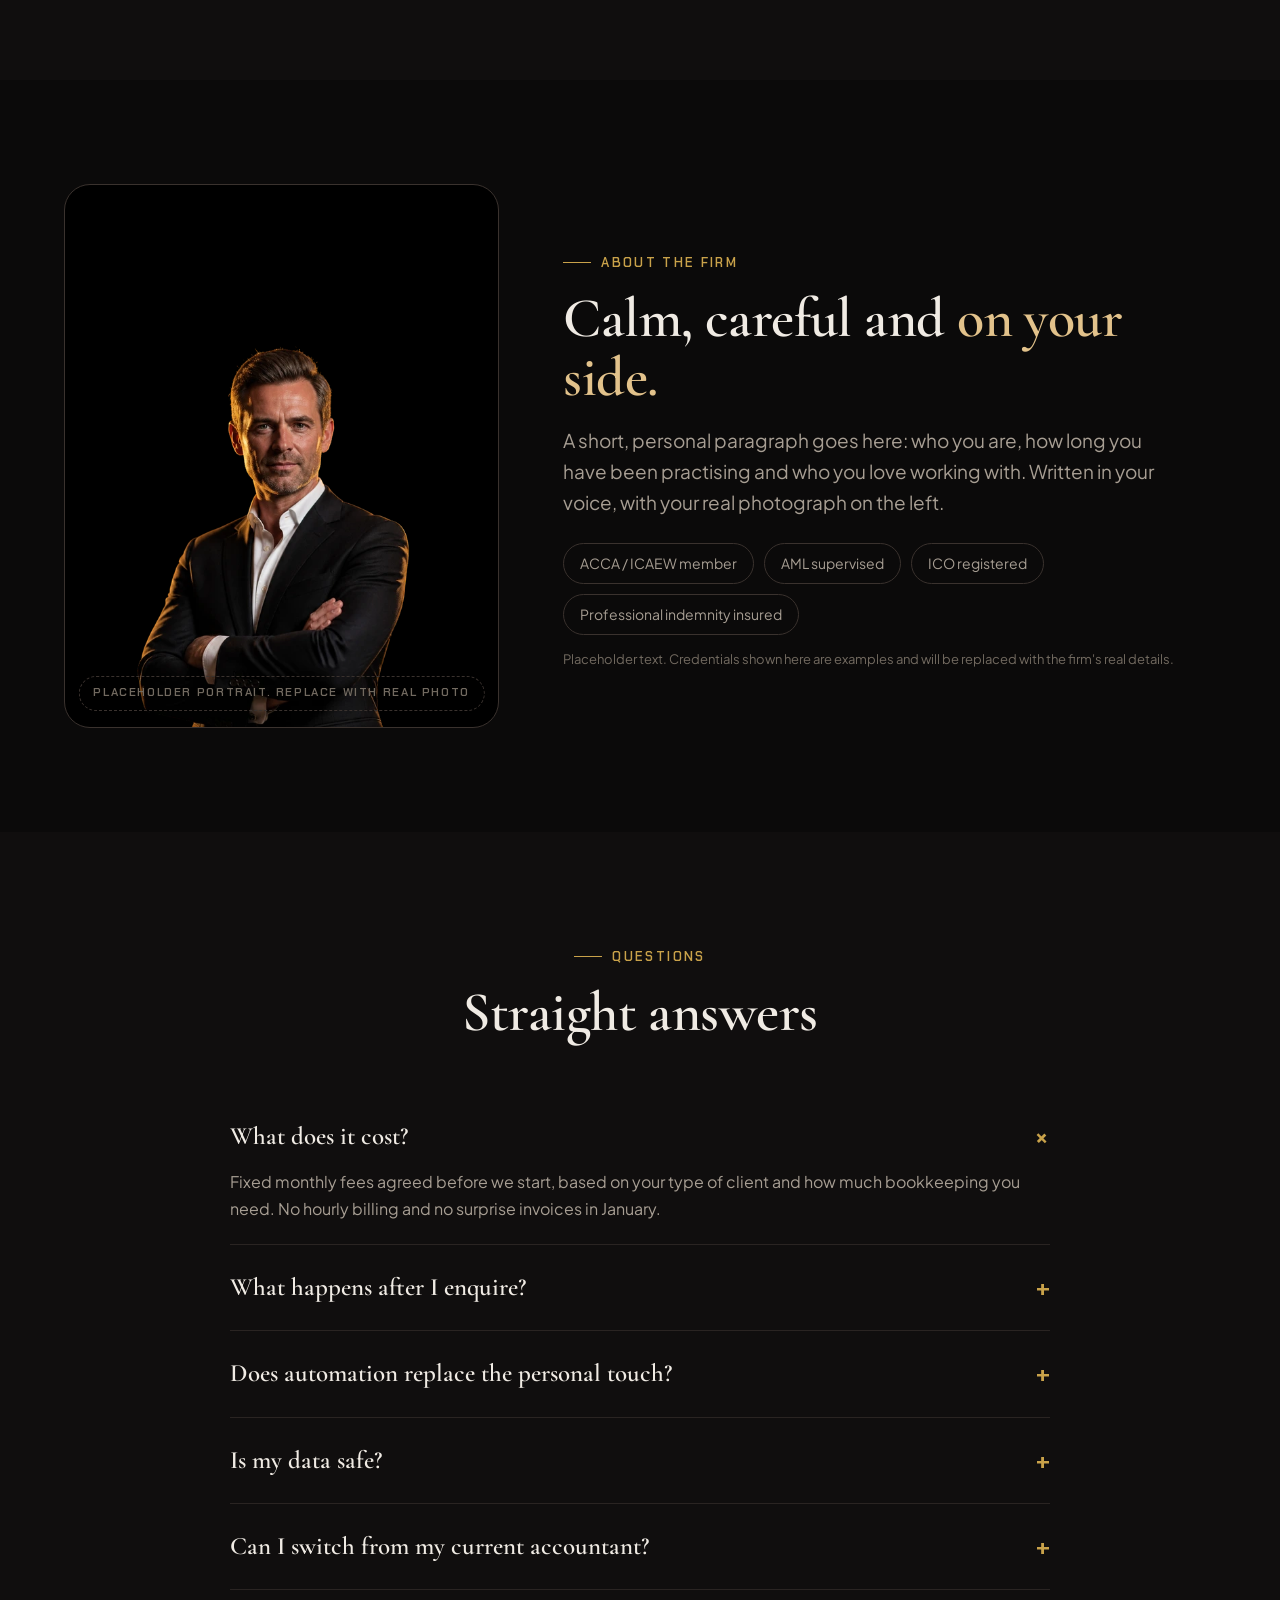
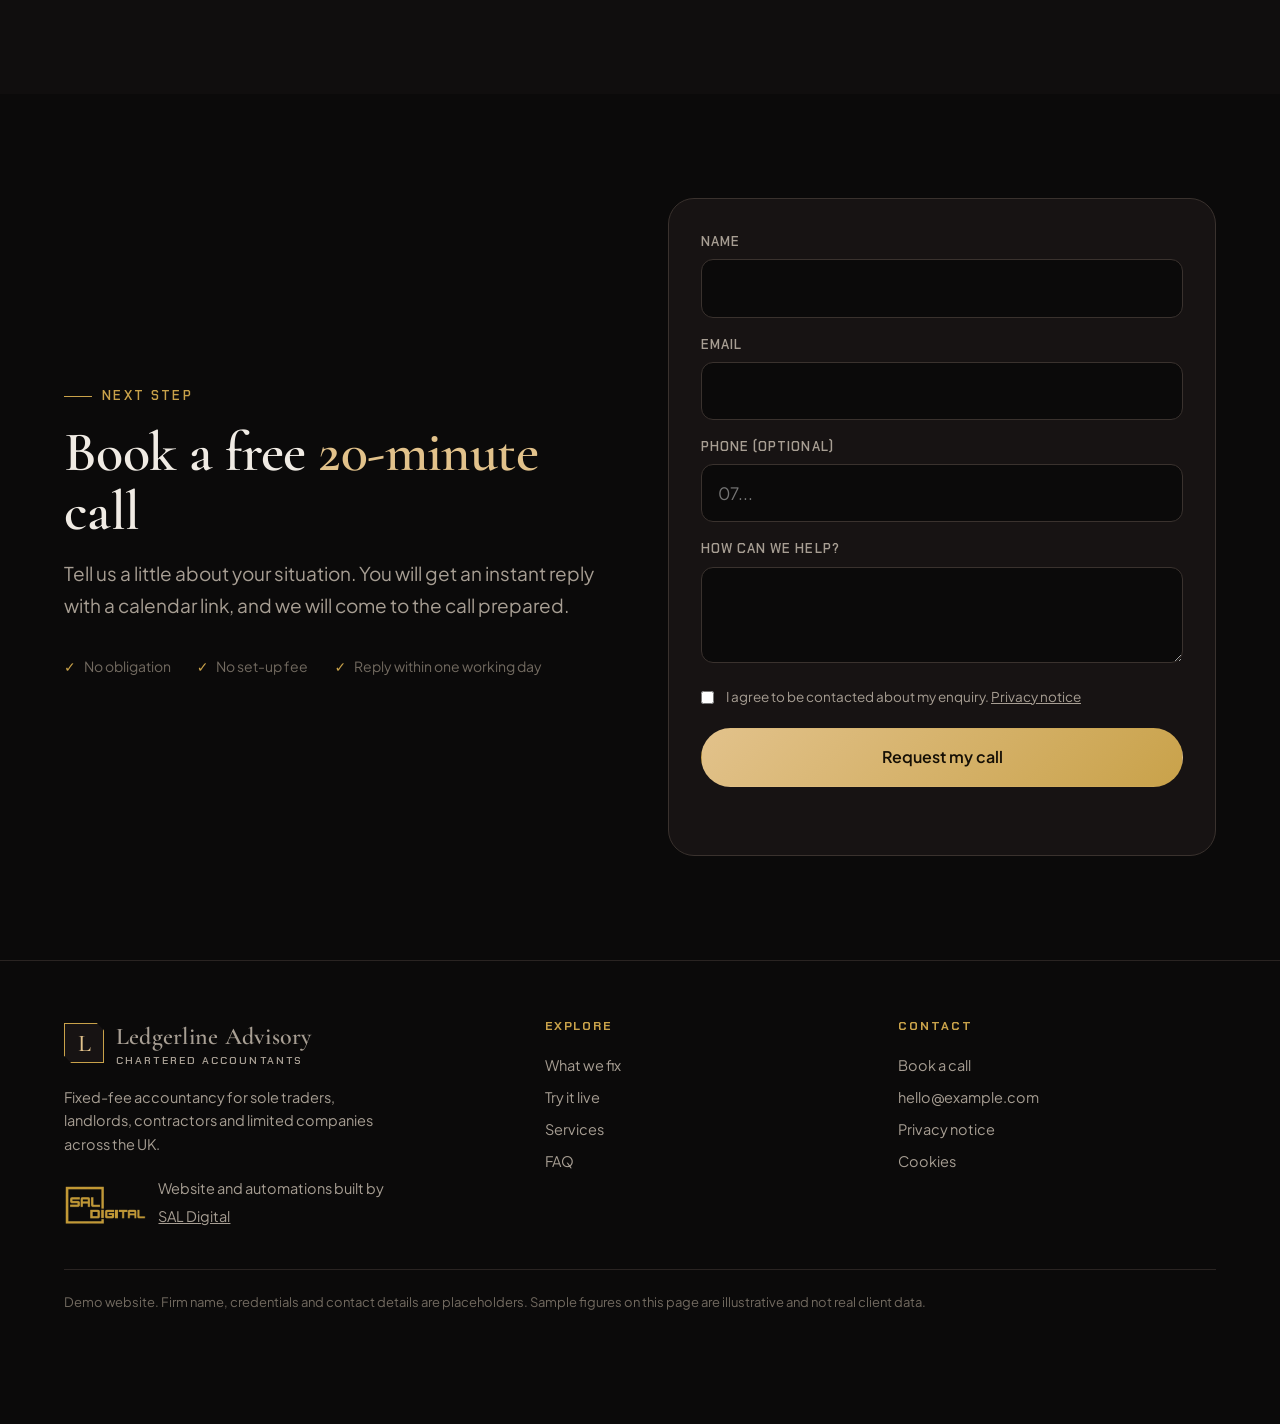
==== commit 49965ba8: "Add files via upload" ====
--- a/index.html
+++ b/index.html
@@ -8,47 +8,73 @@
 <meta property="og:title" content="Ledgerline Advisory | Your accountant. Now your advisor.">
 <meta property="og:description" content="Fixed fees, clear deadlines, same-day replies. Try the automations live before you buy.">
 <meta property="og:type" content="website">
-<meta property="og:image" content="assets/og.png">
+<meta property="og:image" content="https://imsal007.github.io/Accontants-demo-automation-website-/assets/og.png">
 <meta property="og:image:width" content="1200"><meta property="og:image:height" content="630">
 <meta name="theme-color" content="#0B0A0A">
+<link rel="canonical" href="https://imsal007.github.io/Accontants-demo-automation-website-/">
+<meta name="robots" content="index,follow">
+<meta property="og:url" content="https://imsal007.github.io/Accontants-demo-automation-website-/">
+<meta name="twitter:card" content="summary_large_image">
+<link rel="preload" href="assets/portrait.webp" as="image" type="image/webp">
 <link rel="preload" href="assets/fonts/CormorantGaramond-SemiBold.woff2" as="font" type="font/woff2" crossorigin>
 <link rel="stylesheet" href="styles.css">
 <script type="application/ld+json">
-{"@context":"https://schema.org","@type":"AccountingService","name":"Ledgerline Advisory","description":"Fixed-fee accountancy for sole traders, landlords, contractors and limited companies in the UK.","areaServed":"GB","priceRange":"££"}
+{"@context":"https://schema.org","@type":"AccountingService","name":"Ledgerline Advisory","description":"Fixed-fee accountancy for sole traders, landlords, contractors and limited companies in the UK.","areaServed":"GB","priceRange":"££","url":"https://imsal007.github.io/Accontants-demo-automation-website-/","image":"https://imsal007.github.io/Accontants-demo-automation-website-/assets/og.png","founder":{"@type":"Person","name":"James Hartley (placeholder)"},"knowsAbout":["Self Assessment","VAT","Making Tax Digital","Limited company accounts","Payroll","Landlord tax"]}
 </script>
 </head>
 <body>
+<div class="grain" aria-hidden="true"></div><div class="cursor-glow" id="glow" aria-hidden="true"></div>
 
 <div class="ribbon">Demo site by <a href="https://saldigital.co" target="_blank" rel="noopener">SAL Digital</a>. Every automation on this page is live. Try it before you buy: <a href="#try">run the demo</a></div>
 
 <nav class="top" id="nav">
   <div class="wrap nav-in">
     <a href="#top" class="brand" aria-label="Ledgerline Advisory home"><span class="mark">L</span><span><b data-firm>Ledgerline Advisory</b><small>Chartered Accountants</small></span></a>
-    <div class="links"><a href="#fixes">What we fix</a><a href="#try">Try it live</a><a href="#services">Services</a><a href="#about">About</a><a href="#faq">FAQ</a></div>
+    <div class="links"><a href="#system">The system</a><a href="#fixes">What we fix</a><a href="#try">Try it live</a><a href="#services">Services</a><a href="#about">About</a><a href="#faq">FAQ</a></div>
     <div class="nav-cta"><a class="btn btn-ghost" href="#try">Try the demo</a><a class="btn btn-gold" href="#book">Book a call</a><button class="burger" id="burger" aria-label="Menu"><span></span><span></span><span></span></button></div>
   </div>
   <div class="mobile-menu" id="mm"><a href="#fixes">What we fix</a><a href="#try">Try it live</a><a href="#services">Services</a><a href="#about">About</a><a href="#faq">FAQ</a><a href="#book">Book a call</a></div>
 </nav>
 
-<header class="hero" id="top">
-  <div class="wrap hero-grid">
-    <div>
-      <div class="pill reveal"><i></i>Replies within one working day</div>
-      <h1 class="reveal">Your accountant.<span class="l2">Now your <span class="gold nowrap">advisor.</span></span></h1>
-      <p class="lead reveal">Fixed fees, clear deadlines and no chasing. We handle your tax, books and paperwork, and tell you what happens next before it happens.</p>
-      <div class="cta-row reveal"><a class="btn btn-gold" href="#book">Book a free 20-minute call</a><a class="btn" href="#try">Watch the automations run</a></div>
-      <div class="trust reveal"><span>Fixed monthly fees</span><span>No set-up fee</span><span>Same-day replies</span><span>GDPR compliant</span></div>
-    </div>
-    <div class="reveal">
-      <div class="dash" aria-label="Example of the practice dashboard">
-        <div class="dash-top"><div class="dots"><i></i><i></i><i></i></div><div class="live">LIVE PRACTICE VIEW</div></div>
-        <div class="stats"><div class="stat"><b id="s1">12</b><span>calls booked</span></div><div class="stat"><b id="s2">31</b><span>reminders sent</span></div><div class="stat"><b id="s3">0</b><span>missed deadlines</span></div></div>
-        <div class="feed" id="feed"></div>
-        <div class="badge">SAMPLE DATA</div>
+<header class="cine" id="top">
+  <div class="layer" data-depth="0.15"><div class="giant" aria-hidden="true" id="giant">HARTLEY</div></div>
+  <div class="layer" data-depth="0.45"><div class="portrait"><img src="assets/portrait.webp" alt="James Hartley, chartered accountant (placeholder portrait)" width="900" height="1125" fetchpriority="high"></div></div>
+  <div class="sweep"></div>
+  <span class="ph-label">Placeholder portrait</span>
+  <h1 class="sr-only" style="position:absolute;width:1px;height:1px;overflow:hidden;clip:rect(0 0 0 0)">James Hartley, chartered accountant at Ledgerline Advisory</h1>
+  <div class="cine-ui">
+    <div class="tagline">Tax.<br>Books.<br>Numbers.<b>Sorted.</b><small>James Hartley FCCA</small></div>
+    <div class="hero-cta"><a class="btn btn-gold" href="#book">Let's talk &rarr;</a><p><b>15+ years</b>Chartered accountant</p></div>
+    <div class="scroll-hint">SCROLL<i></i></div>
+  </div>
+</header>
+
+<section class="statement">
+  <div class="wrap">
+    <h2 id="stmt" data-words="You have an accountant. Good.|Now get an *advisor.*"></h2>
+    <p class="reveal">I don't just tell you what happened. I tell you what happens next, and the system makes sure nothing gets missed in between.</p>
+  </div>
+</section>
+
+<section class="show" id="system">
+  <div class="show-pin">
+    <div class="show-title"><span class="eyebrow">The system behind the service</span><h2>Running <span class="gold">while you sleep.</span></h2></div>
+    <div class="screen" id="screen">
+      <div class="frame">
+        <div class="dash" aria-label="Example practice dashboard (sample data)">
+          <div>
+            <div class="dash-top"><div class="dots"><i></i><i></i><i></i></div><div class="live">LIVE</div></div>
+            <div class="stats"><div class="stat"><b id="s1">12</b><span>calls booked</span></div><div class="stat"><b id="s2">31</b><span>reminders sent</span></div><div class="stat"><b id="s3">0</b><span>missed deadlines</span></div><div class="stat"><b id="s4">2.1d</b><span>avg onboarding</span></div></div>
+            <div class="chart"><small>Documents received this month</small><div class="bars" id="bars"><i></i><i></i><i></i><i></i><i></i><i></i><i></i><i></i><i></i><i></i><i></i><i></i></div></div>
+          </div>
+          <div class="feed" id="feed"></div>
+        </div>
       </div>
-    </div>
-  </div>
-</header>
+      <div class="badge">SAMPLE DATA</div>
+      <div class="screen-reflect"></div>
+    </div>
+  </div>
+</section>
 
 <div class="aud"><div class="wrap aud-in"><b>Built for</b><span>Sole traders</span><span>Landlords</span><span>Contractors</span><span>Limited companies</span><span>Online sellers</span></div></div>
 
@@ -57,21 +83,15 @@
     <div class="center"><span class="eyebrow">What we solve</span>
     <h2 class="reveal">The six things that eat a client's year. <span class="gold">Fixed.</span></h2>
     <p class="lead reveal">Each one runs automatically. You see the result, not the admin.</p></div>
-    <div class="pf-grid">
-      <div class="pf reveal"><span class="n">01</span><h3>Enquiries at 9pm</h3><div class="prob"><em>The problem</em>A new client emails after hours and goes to the next firm by morning.</div><div class="fix"><em>The fix</em>Instant reply with a booking link, so the call is in your diary before they close the tab.</div><div class="by">Instant reply + calendar booking</div></div>
-      <div class="pf reveal"><span class="n">02</span><h3>Onboarding and ID checks</h3><div class="prob"><em>The problem</em>Anti-money-laundering checks and engagement letters take days of back and forth.</div><div class="fix"><em>The fix</em>The client gets a secure ID check, a signable engagement letter and a checklist for their type, in one email.</div><div class="by">AML request + e-sign + checklist</div></div>
-      <div class="pf reveal"><span class="n">03</span><h3>Chasing documents</h3><div class="prob"><em>The problem</em>Receipts and statements arrive late, or not at all, and you chase by hand.</div><div class="fix"><em>The fix</em>Polite reminders at 48 hours, 4 days and 7 days. You are only alerted if it is still missing.</div><div class="by">Reminder sequence with escalation</div></div>
-      <div class="pf reveal"><span class="n">04</span><h3>Deadline panic</h3><div class="prob"><em>The problem</em>31 January arrives and half your clients have sent nothing.</div><div class="fix"><em>The fix</em>Reminders 30 days, 7 days and on the day, matched to each client's type: Self Assessment, VAT or company accounts.</div><div class="by">Deadline engine by client type</div></div>
-      <div class="pf reveal"><span class="n">05</span><h3>Getting paid</h3><div class="prob"><em>The problem</em>Chasing unpaid invoices is awkward and takes hours.</div><div class="fix"><em>The fix</em>Fixed monthly fee by Direct Debit. If an invoice does run late, gentle chasers go out on day 3, 7 and 14.</div><div class="by">Direct Debit + late-payment chaser</div></div>
-      <div class="pf reveal"><span class="n">06</span><h3>Reviews and referrals</h3><div class="prob"><em>The problem</em>Happy clients never think to leave a review or recommend you.</div><div class="fix"><em>The fix</em>Seven days after the work is done, a one-tap review request and a personal referral link go out automatically.</div><div class="by">Review request + referral link</div></div>
-    </div>
+    <div class="flip-grid"><button class="flip reveal" type="button" aria-label="Enquiries at 9pm: show the fix"><div class="flip-in"><div class="face front"><span class="n">01 / THE PROBLEM</span><h3>Enquiries at 9pm</h3><p>A new client emails after hours and goes to the next firm by morning.</p><span class="tag">Tap to see the fix &rarr;</span><span class="big">01</span></div><div class="face back"><span class="n">01 / THE FIX</span><h3>Fixed.</h3><p>Instant reply with a booking link, so the call is in your diary before they close the tab.</p><span class="tag">Instant reply + calendar booking</span></div></div></button><button class="flip reveal" type="button" aria-label="Onboarding and ID checks: show the fix"><div class="flip-in"><div class="face front"><span class="n">02 / THE PROBLEM</span><h3>Onboarding and ID checks</h3><p>Anti-money-laundering checks and engagement letters take days of back and forth.</p><span class="tag">Tap to see the fix &rarr;</span><span class="big">02</span></div><div class="face back"><span class="n">02 / THE FIX</span><h3>Fixed.</h3><p>The client gets a secure ID check, a signable engagement letter and a checklist for their type, in one email.</p><span class="tag">AML request + e-sign + checklist</span></div></div></button><button class="flip reveal" type="button" aria-label="Chasing documents: show the fix"><div class="flip-in"><div class="face front"><span class="n">03 / THE PROBLEM</span><h3>Chasing documents</h3><p>Receipts and statements arrive late, or not at all, and you chase by hand.</p><span class="tag">Tap to see the fix &rarr;</span><span class="big">03</span></div><div class="face back"><span class="n">03 / THE FIX</span><h3>Fixed.</h3><p>Polite reminders at 48 hours, 4 days and 7 days. You are only alerted if it is still missing.</p><span class="tag">Reminder sequence with escalation</span></div></div></button><button class="flip reveal" type="button" aria-label="Deadline panic: show the fix"><div class="flip-in"><div class="face front"><span class="n">04 / THE PROBLEM</span><h3>Deadline panic</h3><p>31 January arrives and half your clients have sent nothing.</p><span class="tag">Tap to see the fix &rarr;</span><span class="big">04</span></div><div class="face back"><span class="n">04 / THE FIX</span><h3>Fixed.</h3><p>Reminders 30 days, 7 days and on the day, matched to each client's type: Self Assessment, VAT or company accounts.</p><span class="tag">Deadline engine by client type</span></div></div></button><button class="flip reveal" type="button" aria-label="Getting paid: show the fix"><div class="flip-in"><div class="face front"><span class="n">05 / THE PROBLEM</span><h3>Getting paid</h3><p>Chasing unpaid invoices is awkward and takes hours.</p><span class="tag">Tap to see the fix &rarr;</span><span class="big">05</span></div><div class="face back"><span class="n">05 / THE FIX</span><h3>Fixed.</h3><p>Fixed monthly fee by Direct Debit. If an invoice does run late, gentle chasers go out on day 3, 7 and 14.</p><span class="tag">Direct Debit + late-payment chaser</span></div></div></button><button class="flip reveal" type="button" aria-label="Reviews and referrals: show the fix"><div class="flip-in"><div class="face front"><span class="n">06 / THE PROBLEM</span><h3>Reviews and referrals</h3><p>Happy clients never think to leave a review or recommend you.</p><span class="tag">Tap to see the fix &rarr;</span><span class="big">06</span></div><div class="face back"><span class="n">06 / THE FIX</span><h3>Fixed.</h3><p>Seven days after the work is done, a one-tap review request and a personal referral link go out automatically.</p><span class="tag">Review request + referral link</span></div></div></button></div>
+    <p class="hint">Hover or tap a card</p>
   </div>
 </section>
 
 <section id="try" class="alt">
   <div class="wrap">
     <div class="center"><span class="eyebrow">Try before you buy</span>
-    <h2 class="reveal">This website is the demo. <span class="gold">Run it yourself.</span></h2>
+    <h2 class="reveal">Don't take my word for it. <span class="gold">Try it.</span></h2>
     <p class="lead reveal">Enter your email and watch a new client's first three weeks play out in ten seconds. You will also receive the real first email, exactly as a client would.</p></div>
     <div class="demo">
       <form class="card reveal" id="demoForm" novalidate>
@@ -122,7 +142,7 @@
 
 <section id="about">
   <div class="wrap about">
-    <div class="photo reveal" aria-label="Photo placeholder"><svg viewBox="0 0 200 240" fill="none" stroke="#C9A24A" stroke-width="1.5"><circle cx="100" cy="82" r="44"/><path d="M20 232c6-52 44-84 80-84s74 32 80 84"/></svg></div>
+    <div class="photo real reveal"><img src="assets/portrait.webp" alt="Placeholder portrait" loading="lazy"></div>
     <div class="reveal"><span class="eyebrow">About the firm</span>
       <h2>Calm, careful and <span class="gold">on your side.</span></h2>
       <p class="lead">A short, personal paragraph goes here: who you are, how long you have been practising and who you love working with. Written in your voice, with your real photograph on the left.</p>
@@ -155,6 +175,7 @@
     <form class="card" id="bookForm" novalidate>
       <div class="field"><label for="bn">NAME</label><input id="bn" name="name" autocomplete="name" required></div>
       <div class="field"><label for="be">EMAIL</label><input id="be" name="email" type="email" autocomplete="email" required></div>
+      <div class="field"><label for="bp">PHONE (OPTIONAL)</label><input id="bp" name="phone" type="tel" autocomplete="tel" placeholder="07..."></div>
       <div class="field"><label for="bm">HOW CAN WE HELP?</label><textarea id="bm" name="message"></textarea></div>
       <input class="hp" type="text" name="company_website" tabindex="-1" autocomplete="off" aria-hidden="true">
       <label class="check"><input type="checkbox" id="bc" required><span>I agree to be contacted about my enquiry. <a href="#" style="text-decoration:underline">Privacy notice</a></span></label>
--- a/styles.css
+++ b/styles.css
@@ -228,3 +228,129 @@
   .wa{bottom:84px;right:16px;width:52px;height:52px}
   .photo{min-height:320px}
 }
+
+/* ================= CINEMATIC LAYER ================= */
+.grain{position:fixed;inset:-50%;z-index:90;pointer-events:none;opacity:.07;background-image:url("data:image/svg+xml,%3Csvg xmlns='http://www.w3.org/2000/svg' width='160' height='160'%3E%3Cfilter id='n'%3E%3CfeTurbulence type='fractalNoise' baseFrequency='.9' numOctaves='2' stitchTiles='stitch'/%3E%3C/filter%3E%3Crect width='100%25' height='100%25' filter='url(%23n)'/%3E%3C/svg%3E");animation:grain 1s steps(6) infinite}
+@keyframes grain{0%{transform:translate(0,0)}20%{transform:translate(-3%,2%)}40%{transform:translate(2%,-3%)}60%{transform:translate(-2%,3%)}80%{transform:translate(3%,1%)}100%{transform:translate(0,0)}}
+.cursor-glow{position:fixed;width:520px;height:520px;border-radius:50%;pointer-events:none;z-index:1;background:radial-gradient(circle,rgba(201,162,74,.10),transparent 60%);transform:translate(-50%,-50%);left:-999px;top:-999px;transition:opacity .4s}
+
+/* hero */
+.cine{position:relative;height:100vh;min-height:680px;max-height:1000px;overflow:hidden;perspective:1200px;background:radial-gradient(ellipse 70% 60% at 50% 40%,#1a1410 0%,#0B0A0A 70%)}
+.cine::after{content:"";position:absolute;inset:0;background:radial-gradient(ellipse at center,transparent 45%,rgba(0,0,0,.85) 100%);pointer-events:none;z-index:6}
+.cine .layer{position:absolute;inset:0;will-change:transform}
+.giant{position:absolute;left:0;right:0;top:15%;text-align:center;font-family:var(--serif);font-weight:600;font-size:clamp(90px,21vw,330px);line-height:.82;letter-spacing:-.02em;color:var(--gold);z-index:2;white-space:nowrap;text-shadow:0 0 80px rgba(201,162,74,.25)}
+.giant span{display:inline-block;opacity:0;transform:translateY(60%) rotateX(-70deg);transform-origin:50% 100%;animation:letterIn 1.2s cubic-bezier(.2,.7,.1,1) forwards}
+@keyframes letterIn{to{opacity:1;transform:none}}
+.portrait{position:absolute;left:50%;bottom:0;width:min(560px,46vw);transform:translateX(-50%);z-index:3;opacity:0;filter:blur(14px);animation:portraitIn 1.6s .7s cubic-bezier(.2,.7,.1,1) forwards}
+.portrait img{width:100%;height:auto;display:block;-webkit-mask-image:linear-gradient(to bottom,#000 78%,transparent 100%);mask-image:linear-gradient(to bottom,#000 78%,transparent 100%)}
+@keyframes portraitIn{to{opacity:1;filter:none}}
+.sweep{position:absolute;inset:0;z-index:4;pointer-events:none;background:linear-gradient(105deg,transparent 40%,rgba(226,194,139,.13) 50%,transparent 60%);background-size:250% 100%;animation:sweep 6s 2s ease-in-out infinite}
+@keyframes sweep{0%{background-position:150% 0}60%,100%{background-position:-50% 0}}
+.cine-ui{position:absolute;inset:0;z-index:7;pointer-events:none}
+.cine-ui > *{pointer-events:auto;position:absolute;opacity:0;animation:fadeUp 1s 1.4s forwards}
+@keyframes fadeUp{from{opacity:0;transform:translateY(20px)}to{opacity:1;transform:none}}
+.tagline{left:5vw;bottom:16vh;font-family:var(--mono);font-weight:700;letter-spacing:.12em;line-height:1.5;font-size:15px;text-transform:uppercase;color:var(--txt)}
+.tagline b{color:var(--gold2);display:block}
+.tagline small{display:block;margin-top:14px;font-family:var(--serif);font-style:italic;text-transform:none;letter-spacing:0;font-size:22px;color:var(--gold)}
+.hero-cta{right:5vw;bottom:16vh;text-align:right}
+.hero-cta .btn{margin-bottom:16px}
+.hero-cta p{font-family:var(--mono);font-size:12.5px;letter-spacing:.14em;text-transform:uppercase;color:var(--muted)}
+.hero-cta p b{display:block;color:var(--gold2);font-size:14px}
+.scroll-hint{left:50%;bottom:4vh;transform:translateX(-50%);font-family:var(--mono);font-size:11px;letter-spacing:.3em;color:var(--muted2);display:flex;flex-direction:column;align-items:center;gap:10px}
+.scroll-hint i{width:1px;height:46px;background:linear-gradient(var(--gold),transparent);animation:drip 2s infinite}
+@keyframes drip{0%{transform:scaleY(0);transform-origin:top}50%{transform:scaleY(1);transform-origin:top}51%{transform-origin:bottom}100%{transform:scaleY(0);transform-origin:bottom}}
+.ph-label{position:absolute;z-index:8;right:16px;top:16px;font-family:var(--mono);font-size:10.5px;letter-spacing:.14em;color:var(--muted2);border:1px dashed var(--line2);padding:6px 12px;border-radius:999px;text-transform:uppercase}
+
+/* statement */
+.statement{padding:160px 0;text-align:center}
+.statement h2{font-size:clamp(40px,6.6vw,104px);line-height:1.02;max-width:1100px;margin:0 auto}
+.statement .w{display:inline-block;opacity:.12;transition:opacity .4s,color .4s}
+.statement .w.lit{opacity:1}
+.statement .w.g.lit{color:var(--gold2)}
+.statement p{margin:40px auto 0;max-width:620px;color:var(--muted);font-size:19px}
+
+/* 3D showcase */
+.show{height:260vh;padding:0;position:relative}
+.show-pin{position:sticky;top:0;height:100vh;display:flex;flex-direction:column;align-items:center;justify-content:center;perspective:1400px;overflow:hidden}
+.show-title{text-align:center;margin-bottom:38px;position:relative;z-index:2}
+.show-title h2{margin:12px 0 0}
+.screen{width:min(1000px,90vw);transform-style:preserve-3d;transform:rotateX(58deg) translateY(120px) scale(.86);transform-origin:50% 100%;will-change:transform;position:relative}
+.screen .frame{background:#050404;border:1px solid var(--line2);border-radius:22px;padding:14px;box-shadow:0 60px 140px rgba(0,0,0,.8),0 0 0 1px rgba(201,162,74,.08),0 0 120px rgba(201,162,74,.10)}
+.screen .dash{border-radius:14px;box-shadow:none;display:grid;grid-template-columns:1fr 1.25fr;gap:16px}
+.screen .stats{grid-template-columns:1fr 1fr;margin:0}
+.screen .feed{min-height:260px}
+.screen-reflect{position:absolute;left:5%;right:5%;bottom:-60px;height:60px;background:radial-gradient(ellipse at center,rgba(201,162,74,.22),transparent 70%);filter:blur(20px)}
+.chart{background:var(--bg);border:1px solid var(--line);border-radius:14px;padding:14px;margin-top:10px}
+.chart small{font-size:12px;color:var(--muted)}
+.bars{display:flex;align-items:flex-end;gap:7px;height:96px;margin-top:10px}
+.bars i{flex:1;background:linear-gradient(to top,var(--gold3),var(--gold2));border-radius:4px 4px 0 0;height:10%;transition:height 1s cubic-bezier(.2,.7,.1,1)}
+
+/* flip cards */
+.flip-grid{display:grid;grid-template-columns:repeat(3,1fr);gap:22px;margin-top:56px;perspective:1600px}
+.flip{height:330px;cursor:pointer;background:none;border:0;padding:0;text-align:left;position:relative}
+.flip-in{position:absolute;inset:0;transform-style:preserve-3d;transition:transform .9s cubic-bezier(.2,.7,.1,1)}
+.flip:hover .flip-in,.flip.on .flip-in,.flip:focus-visible .flip-in{transform:rotateY(180deg)}
+.face{position:absolute;inset:0;backface-visibility:hidden;-webkit-backface-visibility:hidden;border-radius:var(--r2);padding:32px;display:flex;flex-direction:column;border:1px solid var(--line2);overflow:hidden}
+.face.front{background:linear-gradient(160deg,var(--panel2),var(--panel))}
+.face.back{transform:rotateY(180deg);background:linear-gradient(160deg,#241c0e,#15110a);border-color:var(--gold3)}
+.face .n{font-family:var(--mono);font-size:12px;letter-spacing:.2em;color:var(--gold)}
+.face h3{font-size:34px;margin:14px 0 12px}
+.face p{color:var(--muted);font-size:16px}
+.face .tag{margin-top:auto;font-family:var(--mono);font-size:11.5px;letter-spacing:.16em;text-transform:uppercase}
+.front .tag{color:#c98a7a}.back .tag{color:var(--ok)}
+.back p{color:var(--txt)}
+.face .big{position:absolute;right:-10px;bottom:-40px;font-family:var(--serif);font-size:180px;color:rgba(201,162,74,.06);line-height:1}
+.hint{text-align:center;margin-top:22px;font-family:var(--mono);font-size:12px;letter-spacing:.16em;color:var(--muted2);text-transform:uppercase}
+
+/* about portrait */
+.photo.real{background:#000;padding:0}
+.photo.real img{width:100%;height:100%;object-fit:cover;object-position:50% 20%}
+.photo.real::after{content:"Placeholder portrait. Replace with real photo"}
+
+@media (max-width:980px){
+  .flip-grid{grid-template-columns:1fr 1fr}
+  .screen .dash{grid-template-columns:1fr}
+  .screen .stats{grid-template-columns:repeat(3,1fr)}
+}
+@media (max-width:640px){
+  .cine{height:92svh;min-height:600px}
+  .giant{top:20%;font-size:24vw}
+  .portrait{width:92vw}
+  .tagline{left:20px;bottom:auto;top:13%;font-size:12px}
+  .tagline small{font-size:18px}
+  .hero-cta{left:20px;right:20px;bottom:9vh;text-align:center}
+  .hero-cta .btn{width:100%}
+  .hero-cta p{display:none}
+  .scroll-hint{display:none}
+  .statement{padding:110px 0}
+  .flip-grid{grid-template-columns:1fr}
+  .flip{height:290px}
+  .show{height:200vh}
+  .screen .feed{min-height:220px}
+  .screen .frame{padding:8px}
+  .chart{display:none}
+}
+@media (prefers-reduced-motion:reduce){
+  .giant span,.portrait,.cine-ui>*{opacity:1!important;transform:none!important;filter:none!important}
+  .screen{transform:none!important}
+  .statement .w{opacity:1}
+  .grain{display:none}
+}
+
+/* ---- layering polish ---- */
+.giant{top:20%}
+.portrait{width:auto;height:84%;max-width:92vw}
+.portrait img{height:100%;width:auto;margin:0 auto}
+.hero-cta{right:8vw}
+@media (max-width:980px){.screen .stats{grid-template-columns:1fr 1fr}}
+@media (max-width:640px){
+  .giant{top:24%;font-size:19.5vw}
+  .tagline{top:9%;font-size:11.5px;line-height:1.45}
+  .tagline small{font-size:16px;margin-top:8px}
+  .portrait{height:66%}
+  .hero-cta{display:none}
+  .ph-label{top:auto;bottom:90px;right:12px}
+}
+@media (max-width:640px){.giant{top:31%}.portrait{height:72%}}
+@media (max-width:640px){.cine{height:calc(100svh - 136px);min-height:560px}.giant{top:27%}.portrait{height:76%}}
+@media (max-width:640px){.giant{top:36%}.ph-label{top:12px;bottom:auto}}
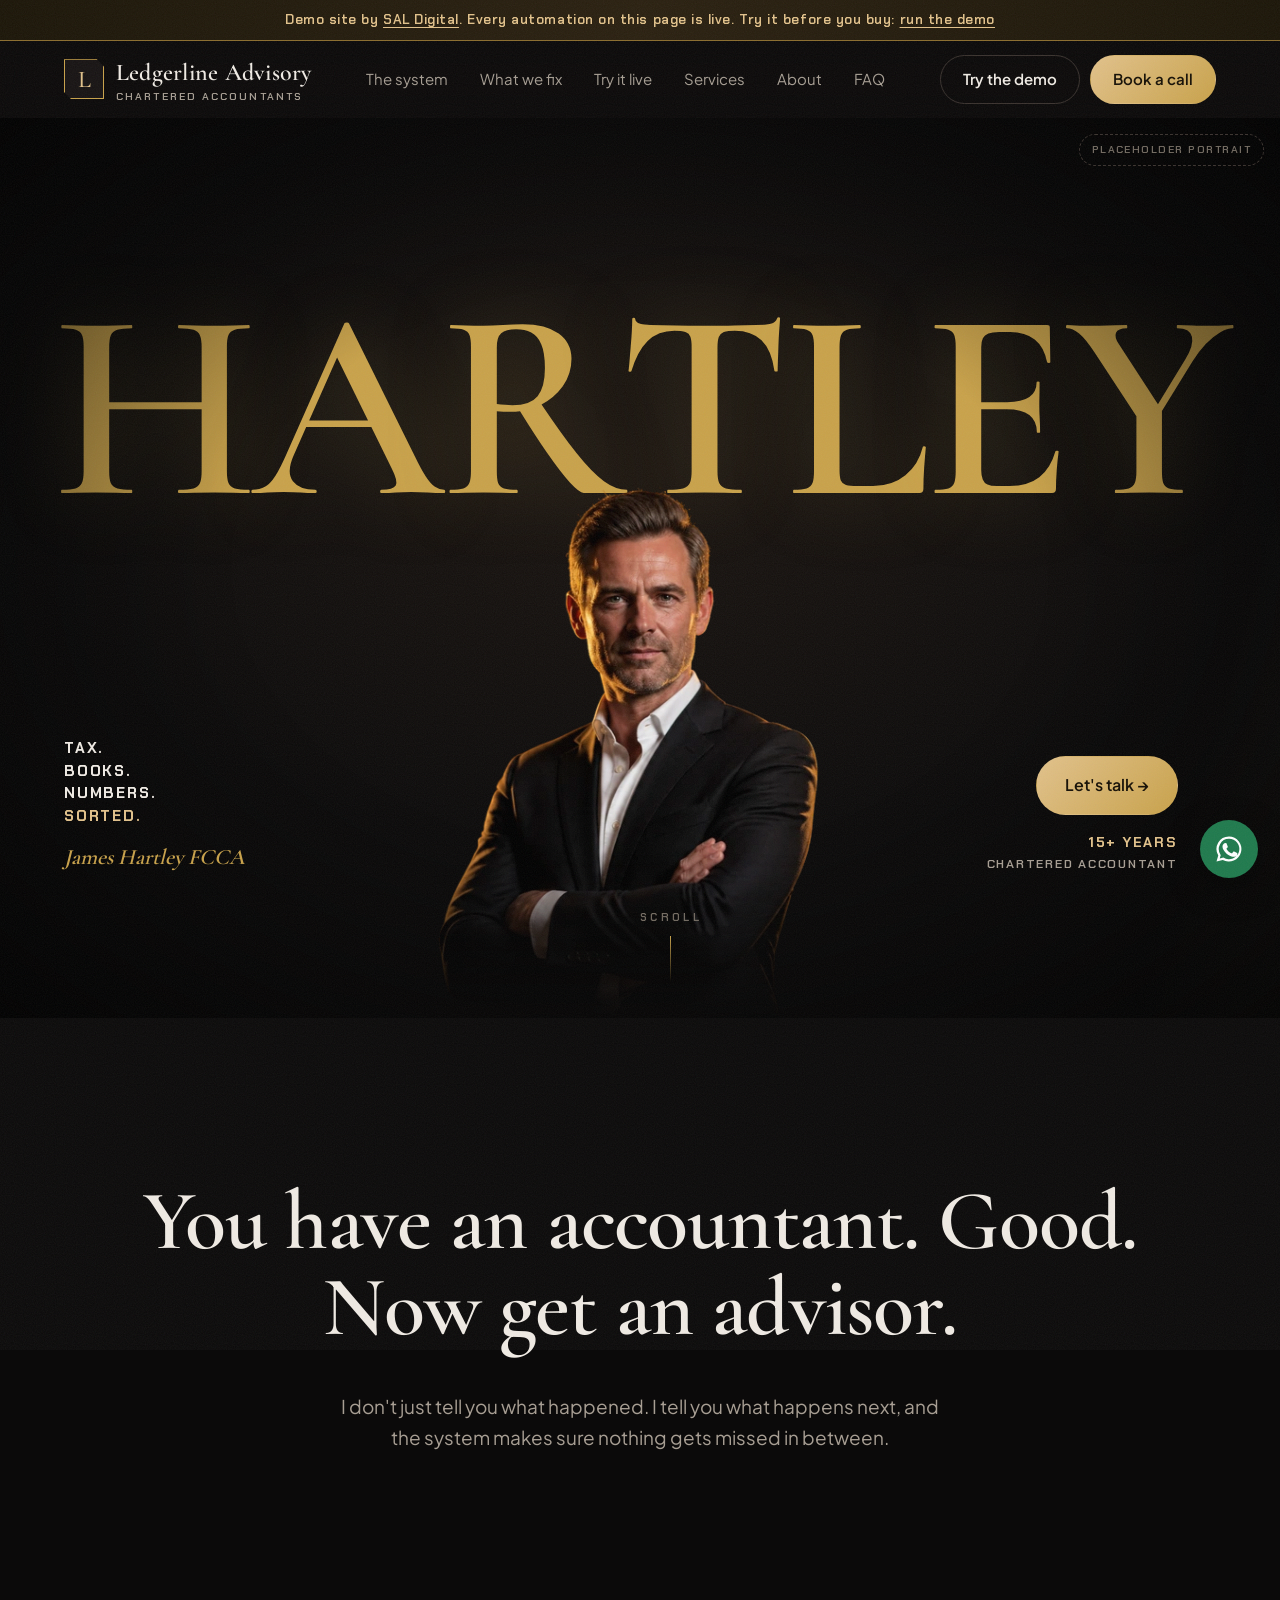
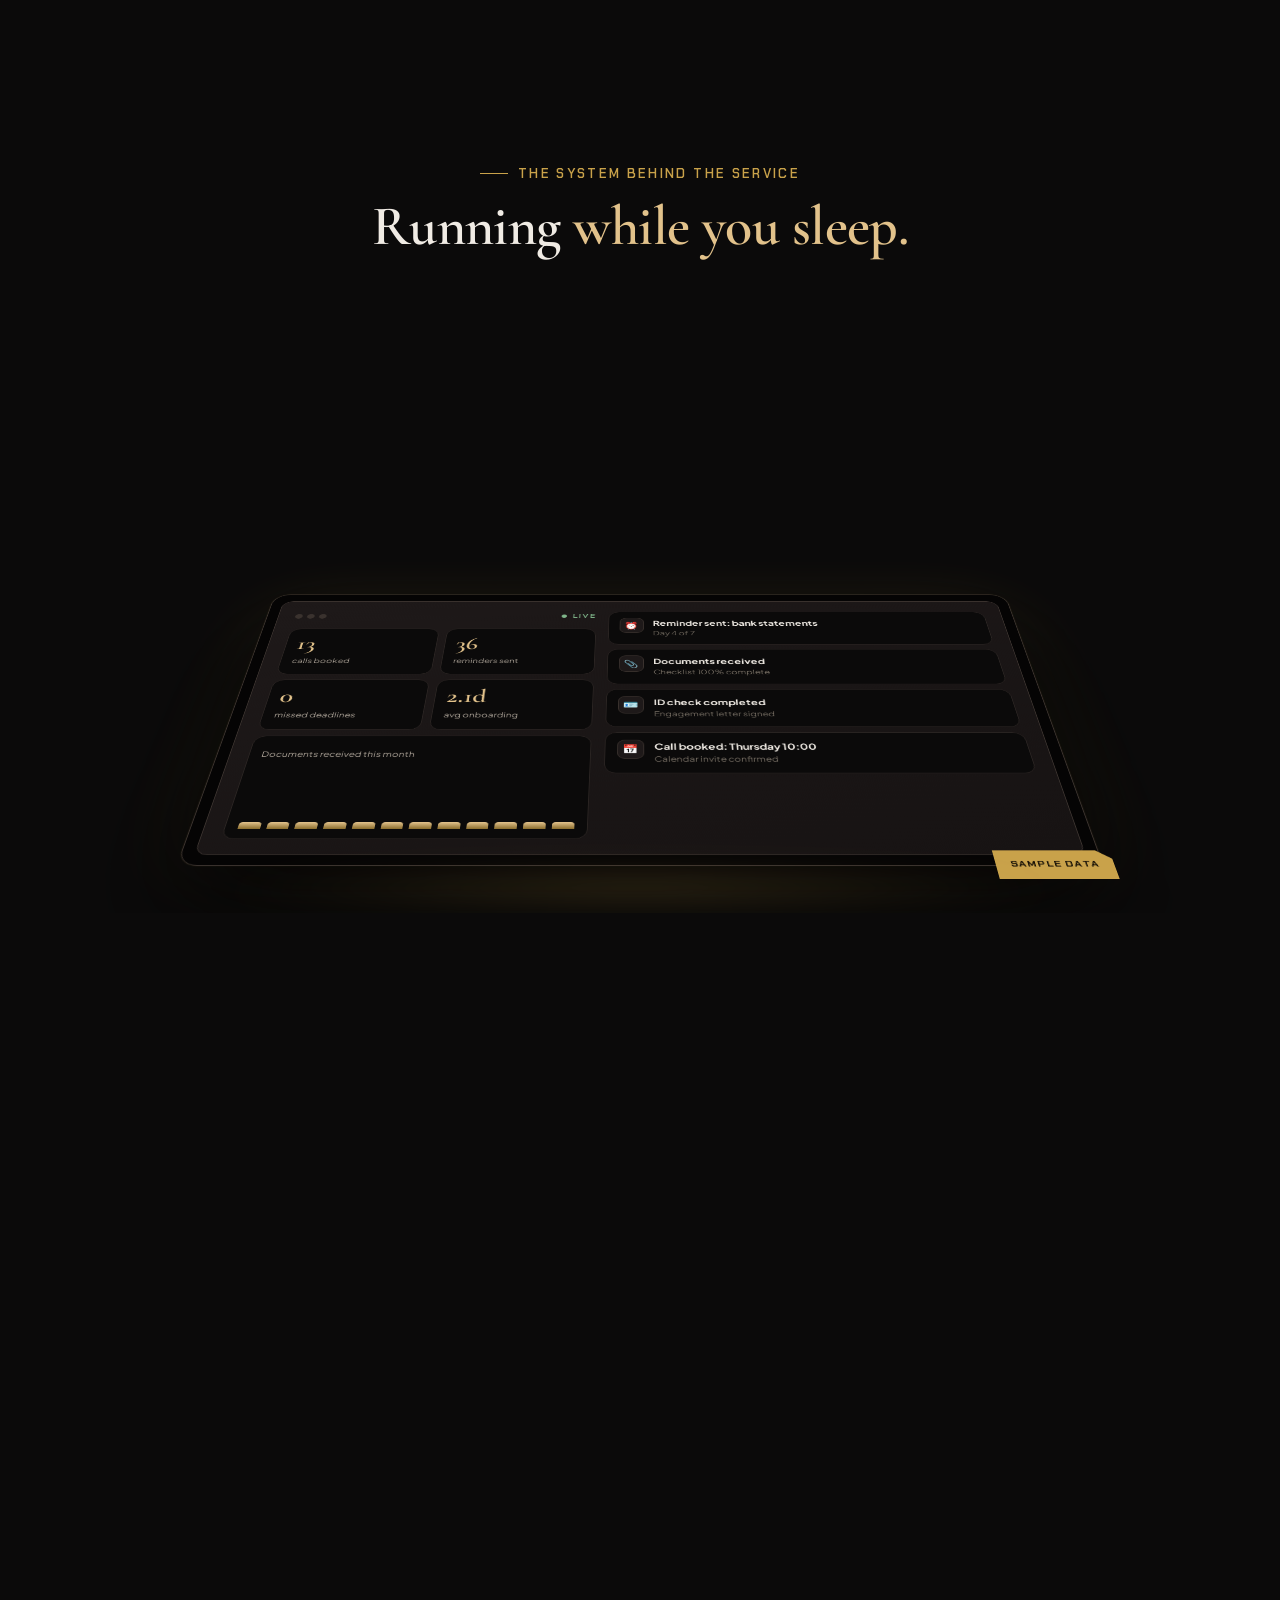
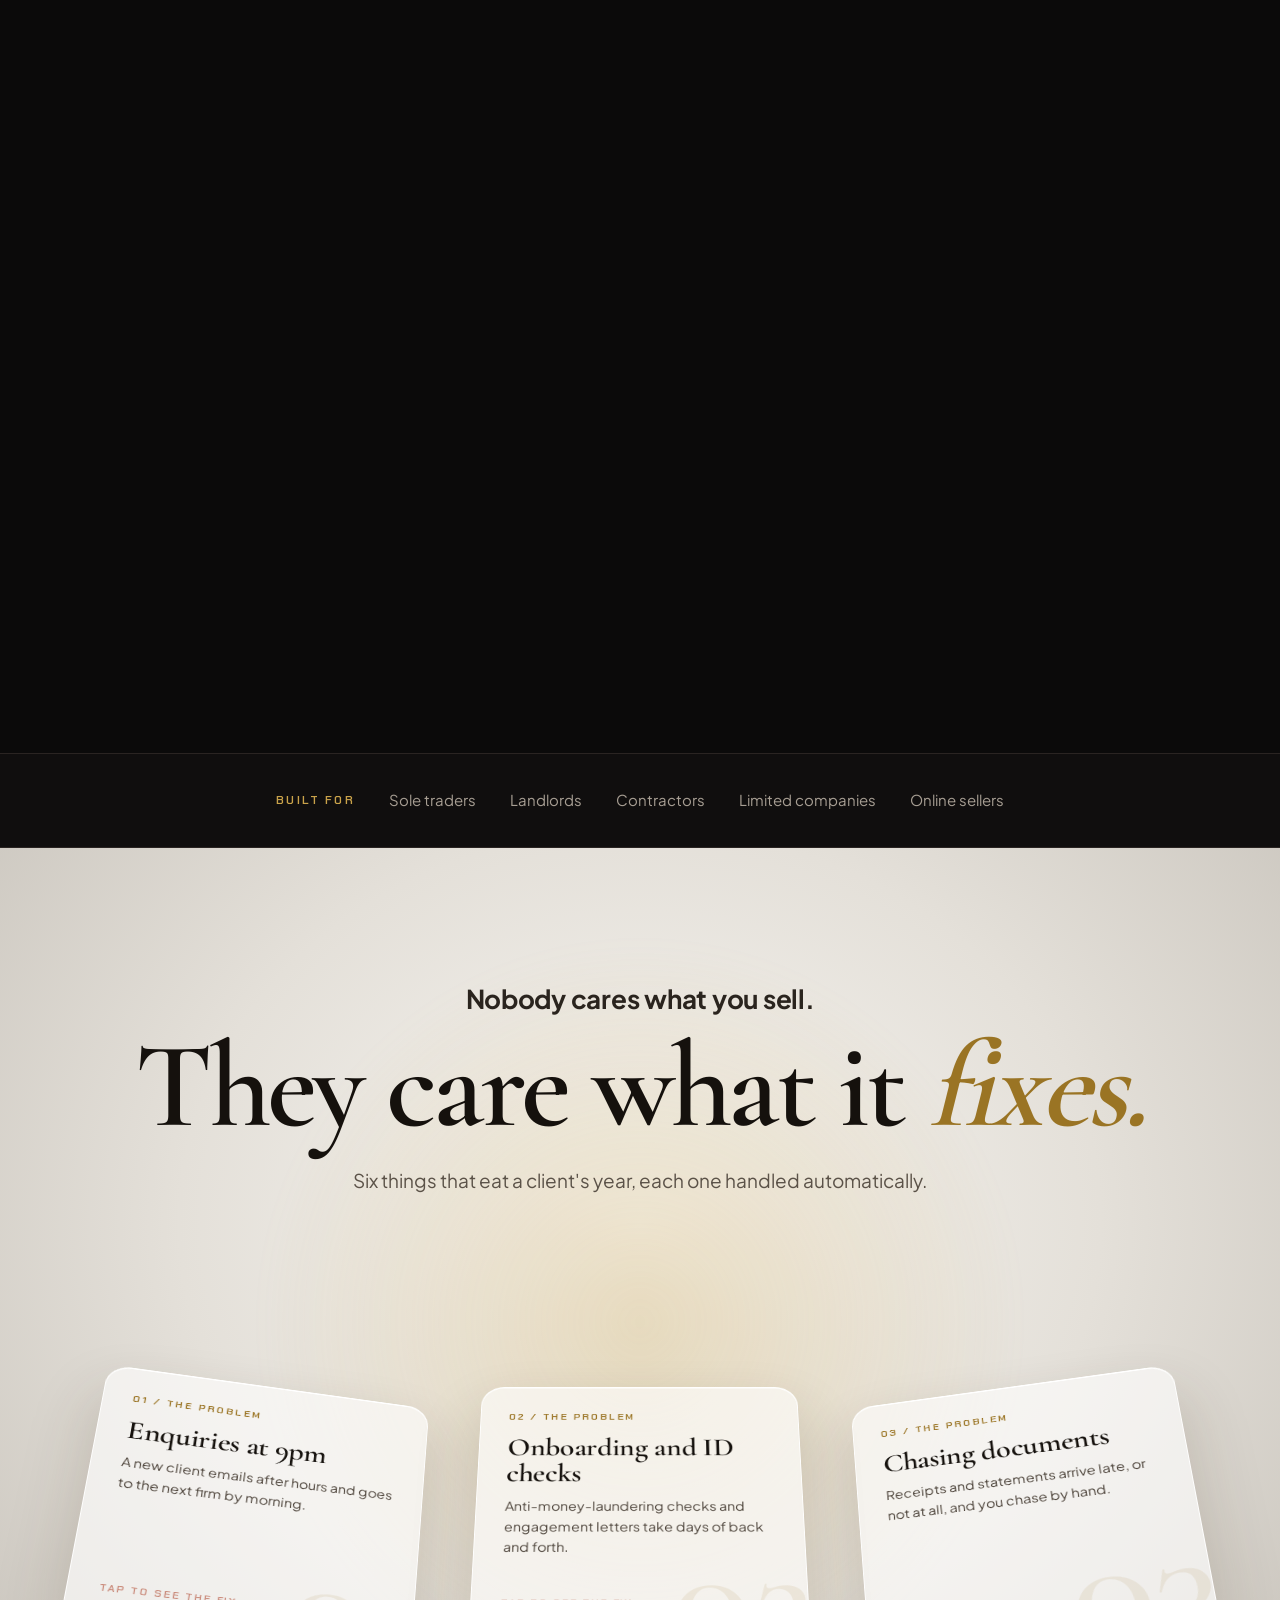
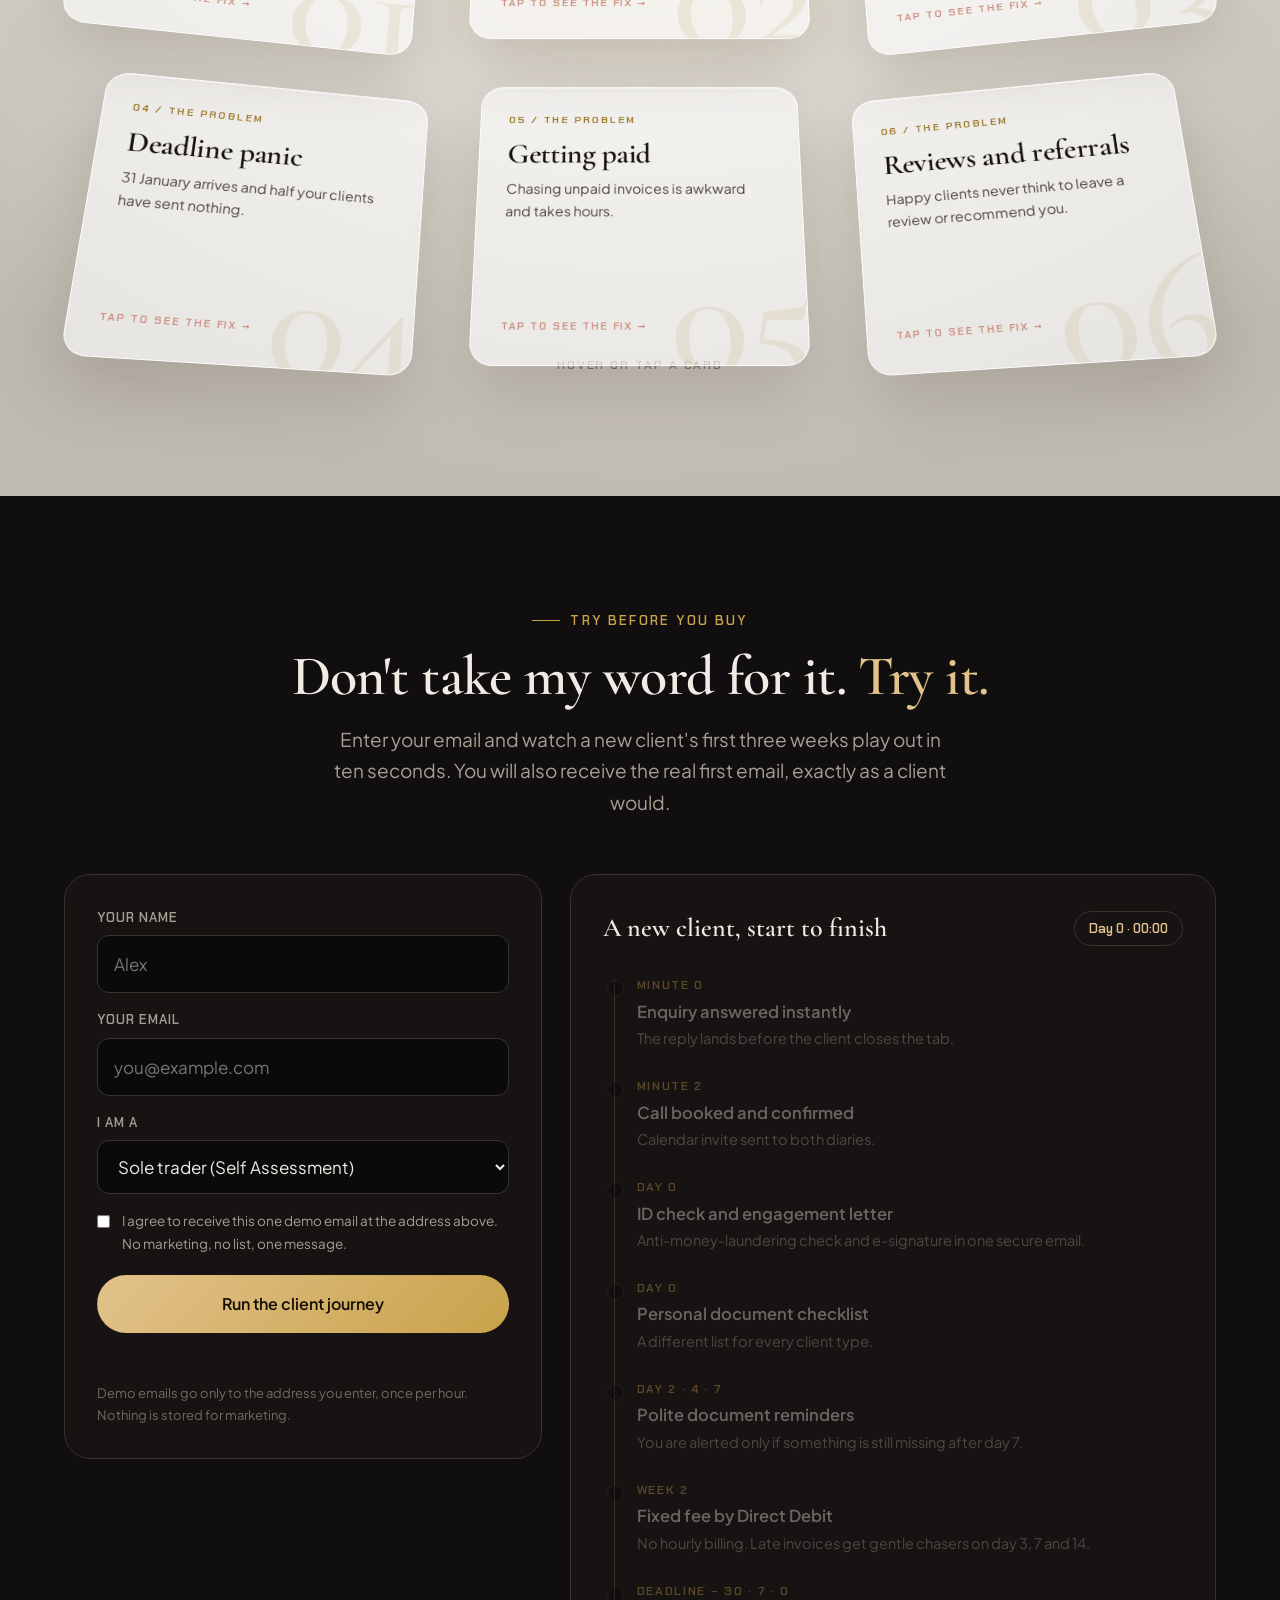
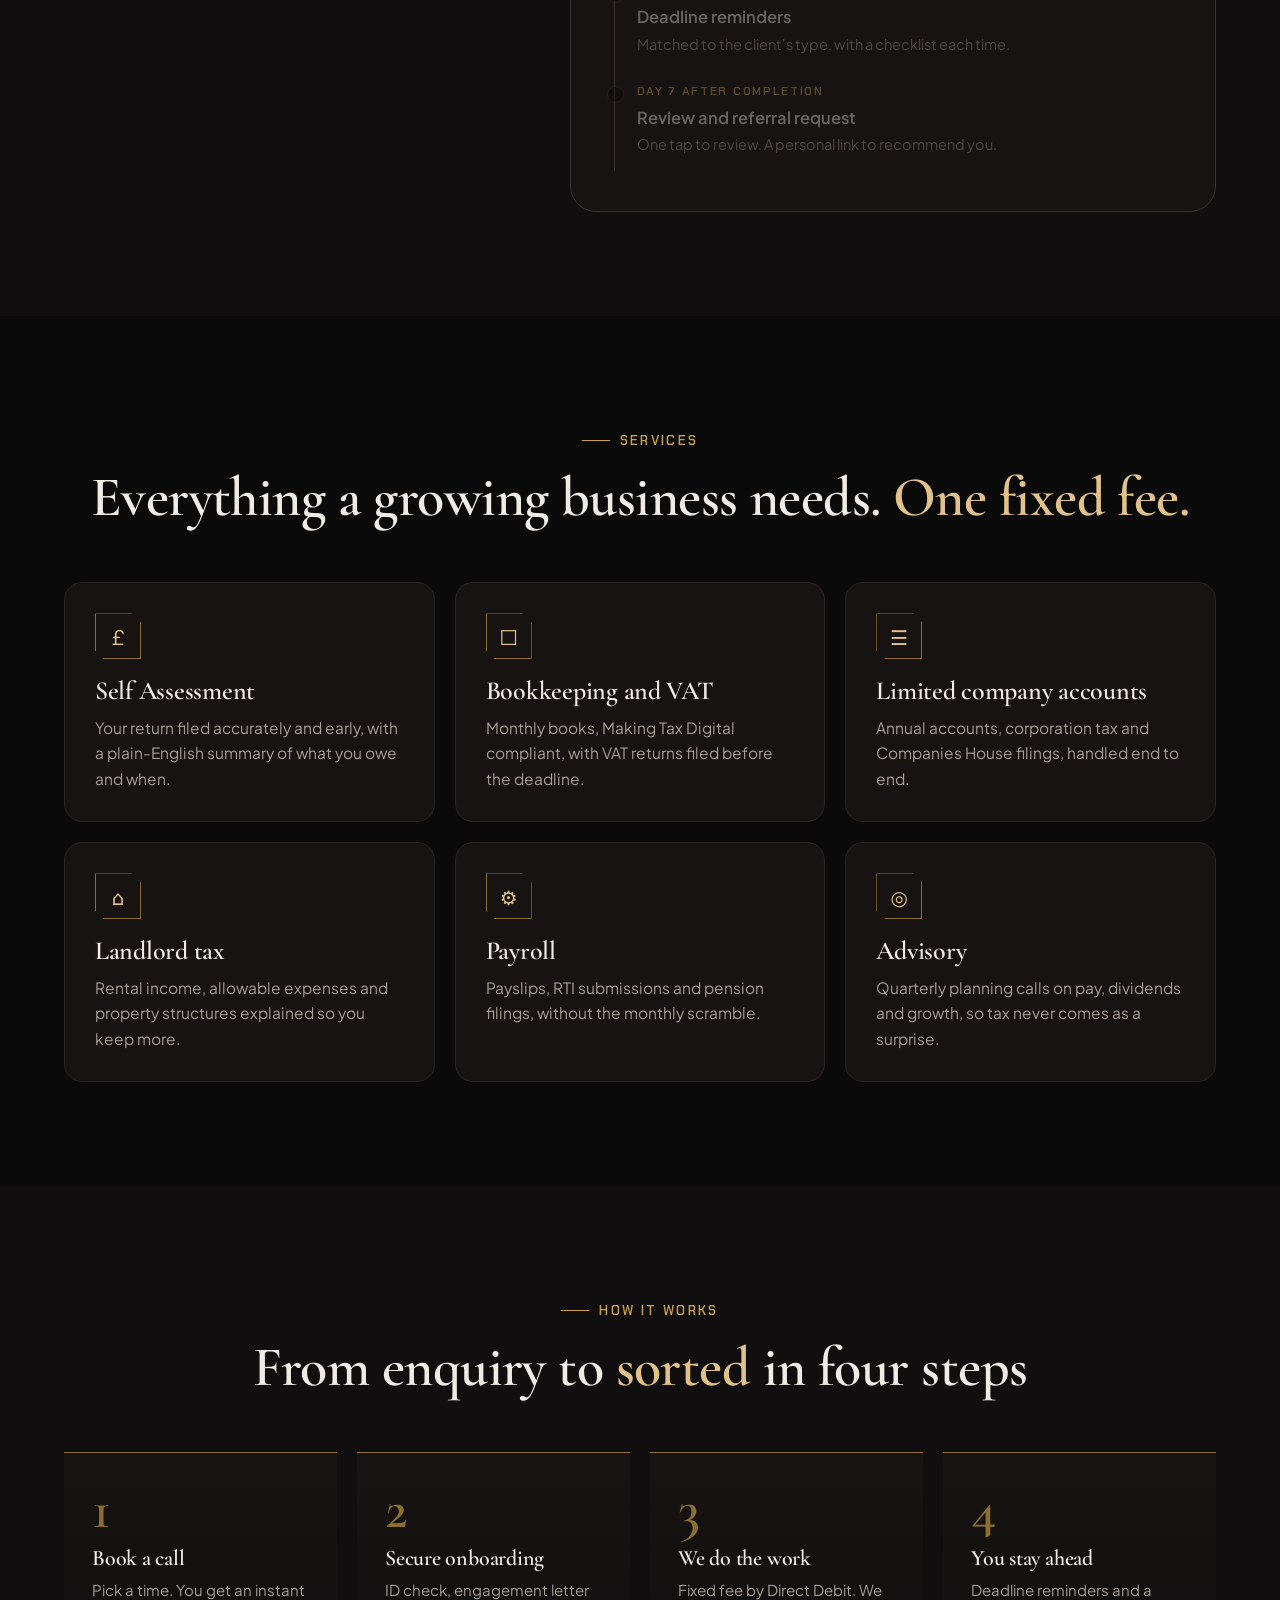
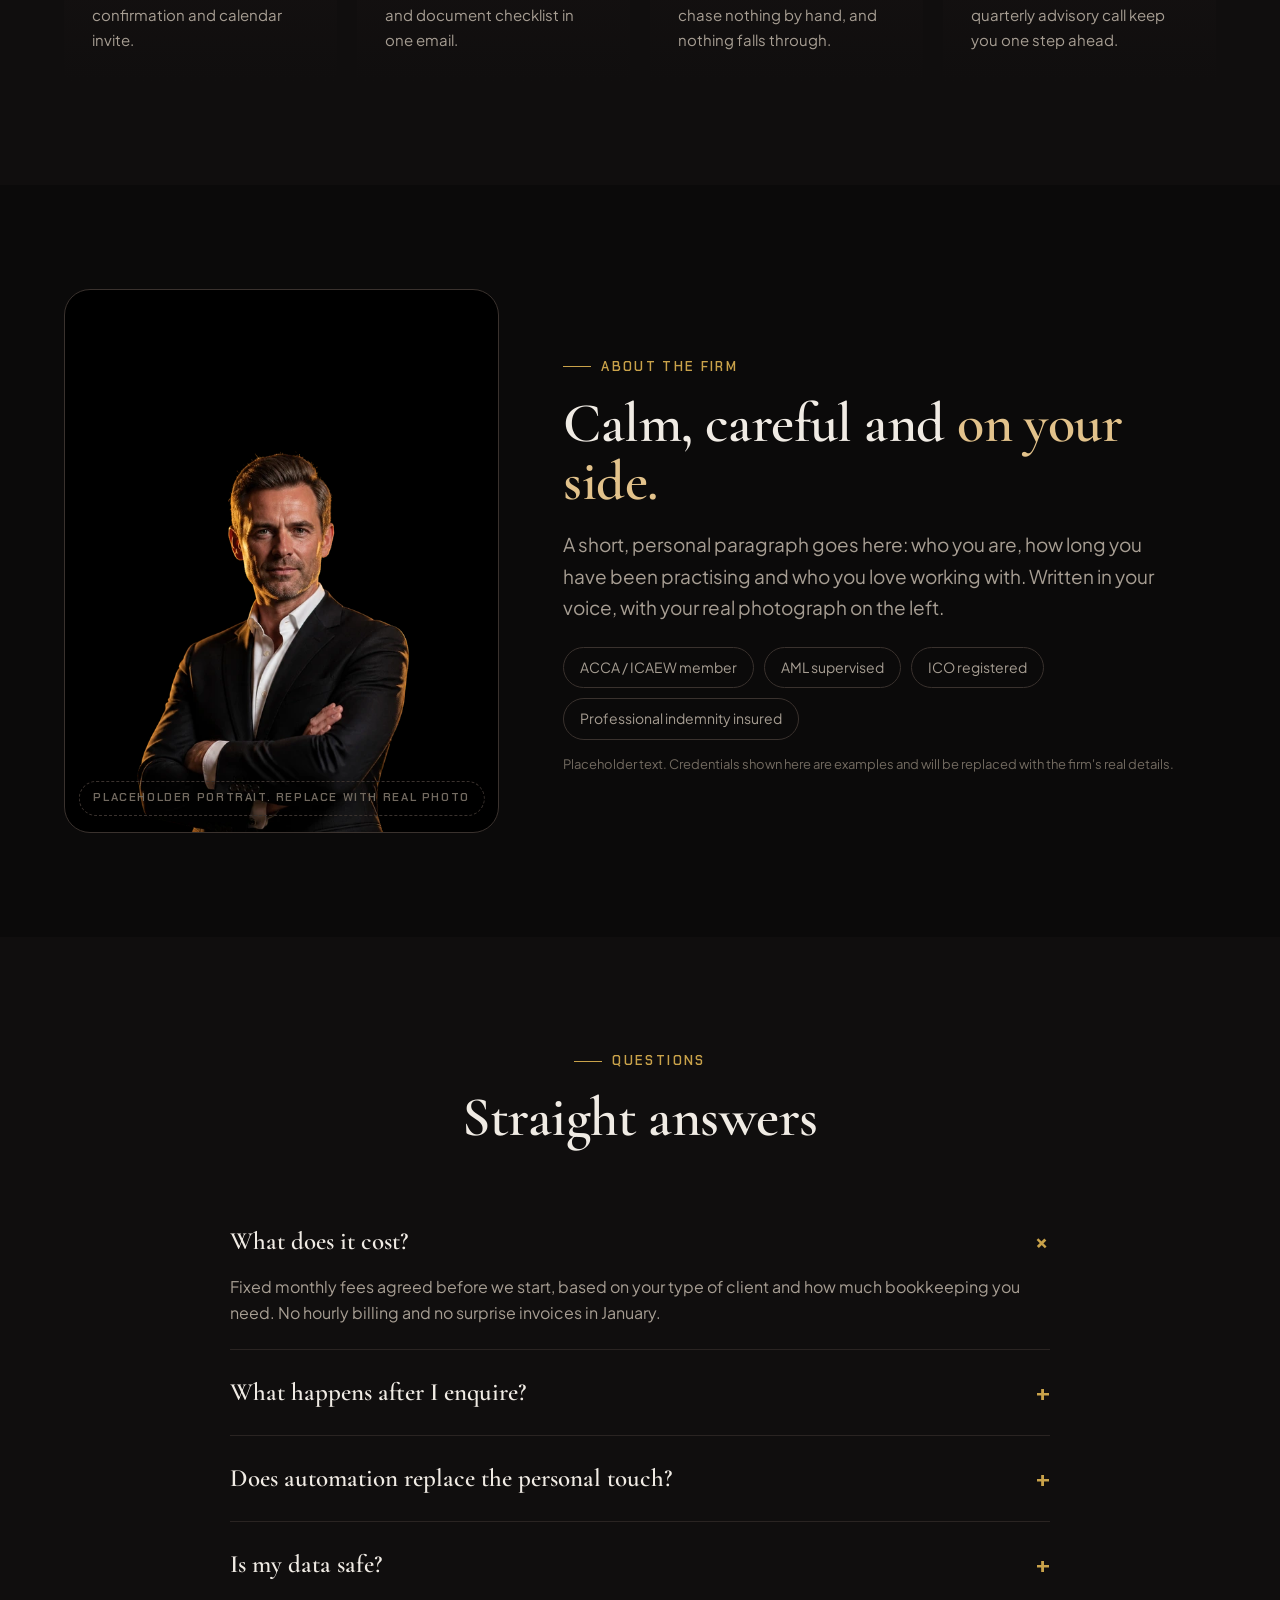
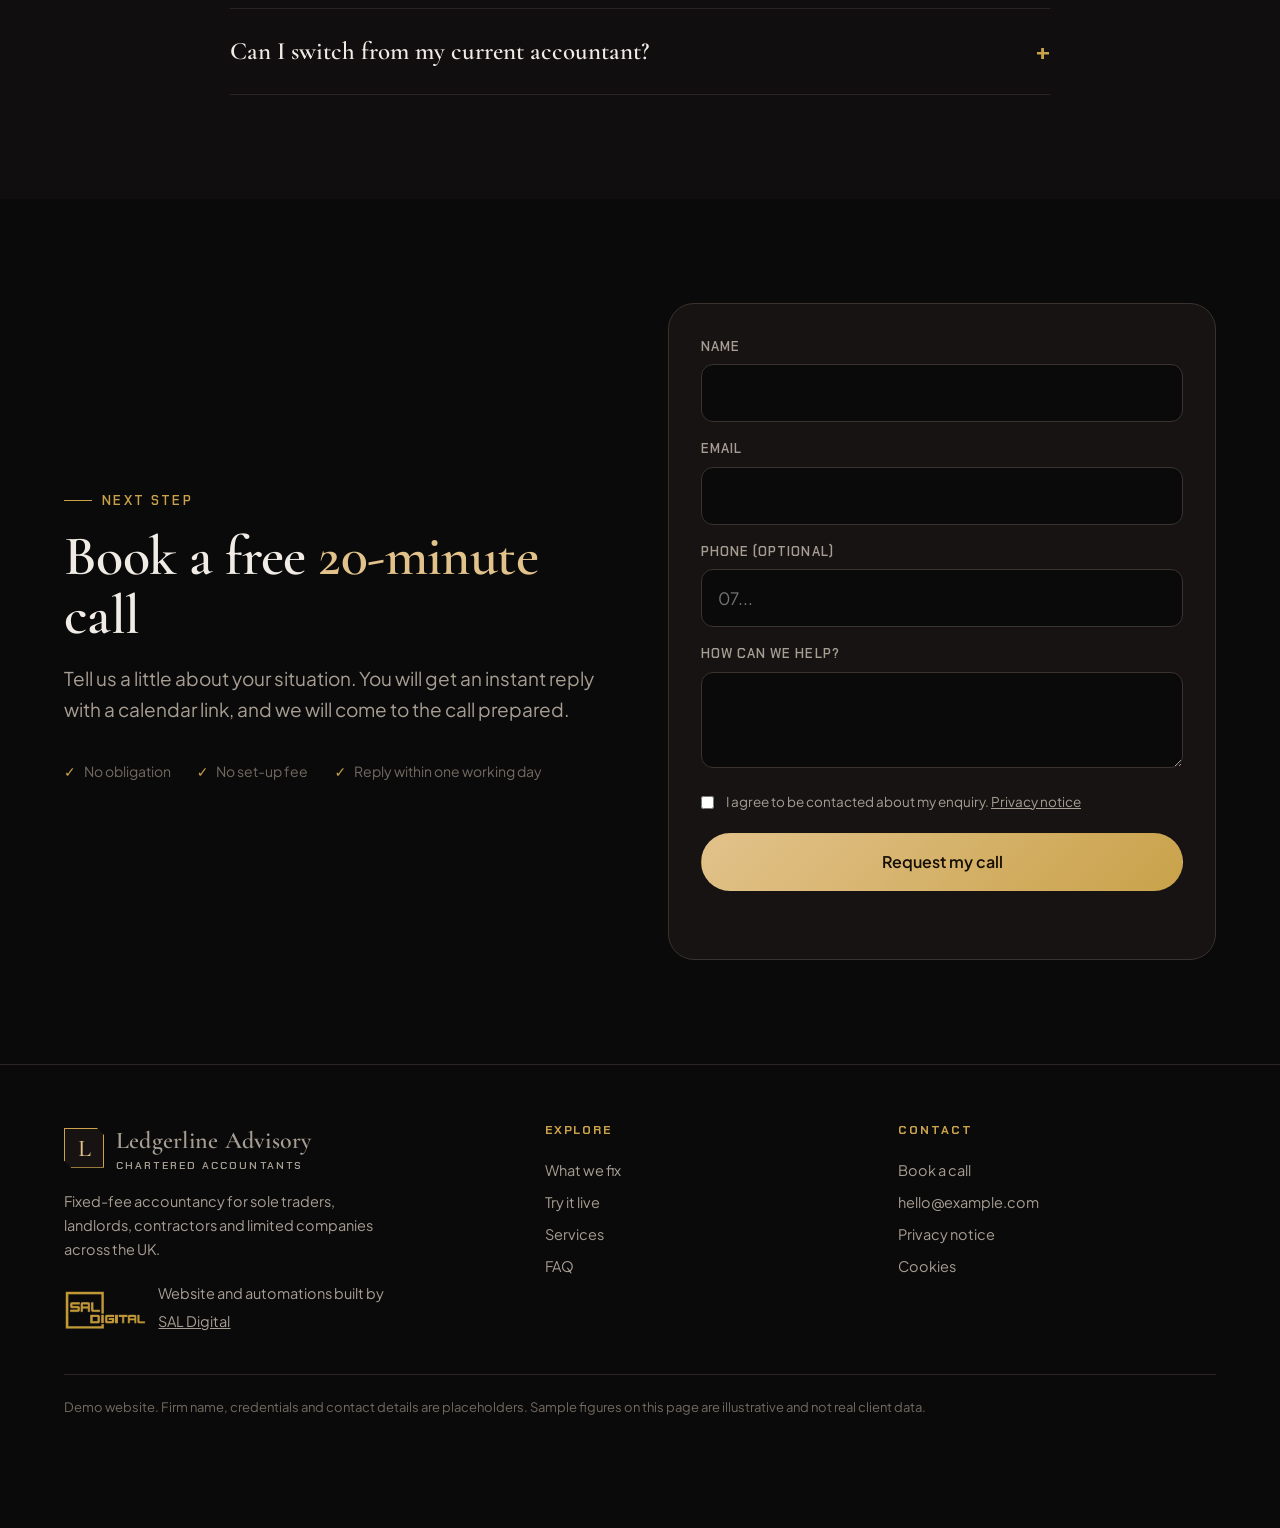
==== commit 64466fbe: "Add files via upload" ====
--- a/index.html
+++ b/index.html
@@ -78,12 +78,15 @@
 
 <div class="aud"><div class="wrap aud-in"><b>Built for</b><span>Sole traders</span><span>Landlords</span><span>Contractors</span><span>Limited companies</span><span>Online sellers</span></div></div>
 
-<section id="fixes">
-  <div class="wrap">
-    <div class="center"><span class="eyebrow">What we solve</span>
-    <h2 class="reveal">The six things that eat a client's year. <span class="gold">Fixed.</span></h2>
-    <p class="lead reveal">Each one runs automatically. You see the result, not the admin.</p></div>
-    <div class="flip-grid"><button class="flip reveal" type="button" aria-label="Enquiries at 9pm: show the fix"><div class="flip-in"><div class="face front"><span class="n">01 / THE PROBLEM</span><h3>Enquiries at 9pm</h3><p>A new client emails after hours and goes to the next firm by morning.</p><span class="tag">Tap to see the fix &rarr;</span><span class="big">01</span></div><div class="face back"><span class="n">01 / THE FIX</span><h3>Fixed.</h3><p>Instant reply with a booking link, so the call is in your diary before they close the tab.</p><span class="tag">Instant reply + calendar booking</span></div></div></button><button class="flip reveal" type="button" aria-label="Onboarding and ID checks: show the fix"><div class="flip-in"><div class="face front"><span class="n">02 / THE PROBLEM</span><h3>Onboarding and ID checks</h3><p>Anti-money-laundering checks and engagement letters take days of back and forth.</p><span class="tag">Tap to see the fix &rarr;</span><span class="big">02</span></div><div class="face back"><span class="n">02 / THE FIX</span><h3>Fixed.</h3><p>The client gets a secure ID check, a signable engagement letter and a checklist for their type, in one email.</p><span class="tag">AML request + e-sign + checklist</span></div></div></button><button class="flip reveal" type="button" aria-label="Chasing documents: show the fix"><div class="flip-in"><div class="face front"><span class="n">03 / THE PROBLEM</span><h3>Chasing documents</h3><p>Receipts and statements arrive late, or not at all, and you chase by hand.</p><span class="tag">Tap to see the fix &rarr;</span><span class="big">03</span></div><div class="face back"><span class="n">03 / THE FIX</span><h3>Fixed.</h3><p>Polite reminders at 48 hours, 4 days and 7 days. You are only alerted if it is still missing.</p><span class="tag">Reminder sequence with escalation</span></div></div></button><button class="flip reveal" type="button" aria-label="Deadline panic: show the fix"><div class="flip-in"><div class="face front"><span class="n">04 / THE PROBLEM</span><h3>Deadline panic</h3><p>31 January arrives and half your clients have sent nothing.</p><span class="tag">Tap to see the fix &rarr;</span><span class="big">04</span></div><div class="face back"><span class="n">04 / THE FIX</span><h3>Fixed.</h3><p>Reminders 30 days, 7 days and on the day, matched to each client's type: Self Assessment, VAT or company accounts.</p><span class="tag">Deadline engine by client type</span></div></div></button><button class="flip reveal" type="button" aria-label="Getting paid: show the fix"><div class="flip-in"><div class="face front"><span class="n">05 / THE PROBLEM</span><h3>Getting paid</h3><p>Chasing unpaid invoices is awkward and takes hours.</p><span class="tag">Tap to see the fix &rarr;</span><span class="big">05</span></div><div class="face back"><span class="n">05 / THE FIX</span><h3>Fixed.</h3><p>Fixed monthly fee by Direct Debit. If an invoice does run late, gentle chasers go out on day 3, 7 and 14.</p><span class="tag">Direct Debit + late-payment chaser</span></div></div></button><button class="flip reveal" type="button" aria-label="Reviews and referrals: show the fix"><div class="flip-in"><div class="face front"><span class="n">06 / THE PROBLEM</span><h3>Reviews and referrals</h3><p>Happy clients never think to leave a review or recommend you.</p><span class="tag">Tap to see the fix &rarr;</span><span class="big">06</span></div><div class="face back"><span class="n">06 / THE FIX</span><h3>Fixed.</h3><p>Seven days after the work is done, a one-tap review request and a personal referral link go out automatically.</p><span class="tag">Review request + referral link</span></div></div></button></div>
+<section id="fixes" class="studio">
+  <div class="studio-glow" aria-hidden="true"></div>
+  <div class="wrap">
+    <div class="center studio-head">
+      <p class="studio-kicker reveal">Nobody cares what you sell.</p>
+      <h2 class="studio-giant reveal">They care what it <span>fixes.</span></h2>
+      <p class="lead reveal">Six things that eat a client's year, each one handled automatically.</p>
+    </div>
+    <div class="flip-grid"><button class="flip" type="button" aria-label="Enquiries at 9pm: show the fix"><div class="flip-in"><div class="face front"><span class="n">01 / THE PROBLEM</span><h3>Enquiries at 9pm</h3><p>A new client emails after hours and goes to the next firm by morning.</p><span class="tag">Tap to see the fix &rarr;</span><span class="big">01</span></div><div class="face back"><span class="n">01 / THE FIX</span><h3>Fixed.</h3><p>Instant reply with a booking link, so the call is in your diary before they close the tab.</p><span class="tag">Instant reply + calendar booking</span></div></div></button><button class="flip" type="button" aria-label="Onboarding and ID checks: show the fix"><div class="flip-in"><div class="face front"><span class="n">02 / THE PROBLEM</span><h3>Onboarding and ID checks</h3><p>Anti-money-laundering checks and engagement letters take days of back and forth.</p><span class="tag">Tap to see the fix &rarr;</span><span class="big">02</span></div><div class="face back"><span class="n">02 / THE FIX</span><h3>Fixed.</h3><p>The client gets a secure ID check, a signable engagement letter and a checklist for their type, in one email.</p><span class="tag">AML request + e-sign + checklist</span></div></div></button><button class="flip" type="button" aria-label="Chasing documents: show the fix"><div class="flip-in"><div class="face front"><span class="n">03 / THE PROBLEM</span><h3>Chasing documents</h3><p>Receipts and statements arrive late, or not at all, and you chase by hand.</p><span class="tag">Tap to see the fix &rarr;</span><span class="big">03</span></div><div class="face back"><span class="n">03 / THE FIX</span><h3>Fixed.</h3><p>Polite reminders at 48 hours, 4 days and 7 days. You are only alerted if it is still missing.</p><span class="tag">Reminder sequence with escalation</span></div></div></button><button class="flip" type="button" aria-label="Deadline panic: show the fix"><div class="flip-in"><div class="face front"><span class="n">04 / THE PROBLEM</span><h3>Deadline panic</h3><p>31 January arrives and half your clients have sent nothing.</p><span class="tag">Tap to see the fix &rarr;</span><span class="big">04</span></div><div class="face back"><span class="n">04 / THE FIX</span><h3>Fixed.</h3><p>Reminders 30 days, 7 days and on the day, matched to each client's type: Self Assessment, VAT or company accounts.</p><span class="tag">Deadline engine by client type</span></div></div></button><button class="flip" type="button" aria-label="Getting paid: show the fix"><div class="flip-in"><div class="face front"><span class="n">05 / THE PROBLEM</span><h3>Getting paid</h3><p>Chasing unpaid invoices is awkward and takes hours.</p><span class="tag">Tap to see the fix &rarr;</span><span class="big">05</span></div><div class="face back"><span class="n">05 / THE FIX</span><h3>Fixed.</h3><p>Fixed monthly fee by Direct Debit. If an invoice does run late, gentle chasers go out on day 3, 7 and 14.</p><span class="tag">Direct Debit + late-payment chaser</span></div></div></button><button class="flip" type="button" aria-label="Reviews and referrals: show the fix"><div class="flip-in"><div class="face front"><span class="n">06 / THE PROBLEM</span><h3>Reviews and referrals</h3><p>Happy clients never think to leave a review or recommend you.</p><span class="tag">Tap to see the fix &rarr;</span><span class="big">06</span></div><div class="face back"><span class="n">06 / THE FIX</span><h3>Fixed.</h3><p>Seven days after the work is done, a one-tap review request and a personal referral link go out automatically.</p><span class="tag">Review request + referral link</span></div></div></button></div>
     <p class="hint">Hover or tap a card</p>
   </div>
 </section>
--- a/styles.css
+++ b/styles.css
@@ -354,3 +354,23 @@
 @media (max-width:640px){.giant{top:31%}.portrait{height:72%}}
 @media (max-width:640px){.cine{height:calc(100svh - 136px);min-height:560px}.giant{top:27%}.portrait{height:76%}}
 @media (max-width:640px){.giant{top:36%}.ph-label{top:12px;bottom:auto}}
+
+/* ---- light studio scene (reel-inspired) ---- */
+.studio{background:radial-gradient(ellipse 80% 70% at 50% 30%,#f7f5f1 0%,#e4e0d9 45%,#bfbab2 100%);color:#15110d;overflow:hidden;padding:130px 0 120px;perspective:1600px}
+.studio-glow{position:absolute;left:50%;top:38%;width:900px;height:900px;transform:translate(-50%,-50%);background:radial-gradient(circle,rgba(201,162,74,.28),transparent 60%);filter:blur(10px);pointer-events:none;animation:breathe 7s ease-in-out infinite}
+@keyframes breathe{50%{transform:translate(-50%,-50%) scale(1.12);opacity:.75}}
+.studio .wrap{position:relative;z-index:2}
+.studio-kicker{font-family:var(--sans);font-weight:700;font-size:clamp(18px,2.2vw,26px);letter-spacing:-.01em;color:#2a241e}
+.studio-giant{font-family:var(--serif);font-weight:600;font-size:clamp(54px,9.5vw,150px);line-height:.92;letter-spacing:-.03em;margin:10px 0 22px;color:#15110d}
+.studio-giant span{color:#9a7424;font-style:italic}
+.studio .lead{color:#5b5248}
+.studio .hint{color:#7d7368}
+.studio .face.front{background:rgba(255,255,255,.62);backdrop-filter:blur(18px);-webkit-backdrop-filter:blur(18px);border:1px solid rgba(255,255,255,.9);box-shadow:0 30px 70px rgba(60,45,20,.18),inset 0 1px 0 #fff}
+.studio .face.front h3{color:#15110d}
+.studio .face.front p{color:#4f463d}
+.studio .face.front .n{color:#9a7424}
+.studio .face.front .big{color:rgba(154,116,36,.10)}
+.studio .face.back{background:linear-gradient(160deg,#1b150c,#0e0b07);box-shadow:0 30px 70px rgba(30,20,5,.35)}
+.studio .flip{transition:transform .9s cubic-bezier(.2,.7,.1,1)}
+.studio .flip-grid{transform-style:preserve-3d}
+@media (max-width:640px){.studio{padding:96px 0 90px}.studio-glow{width:600px;height:600px}}
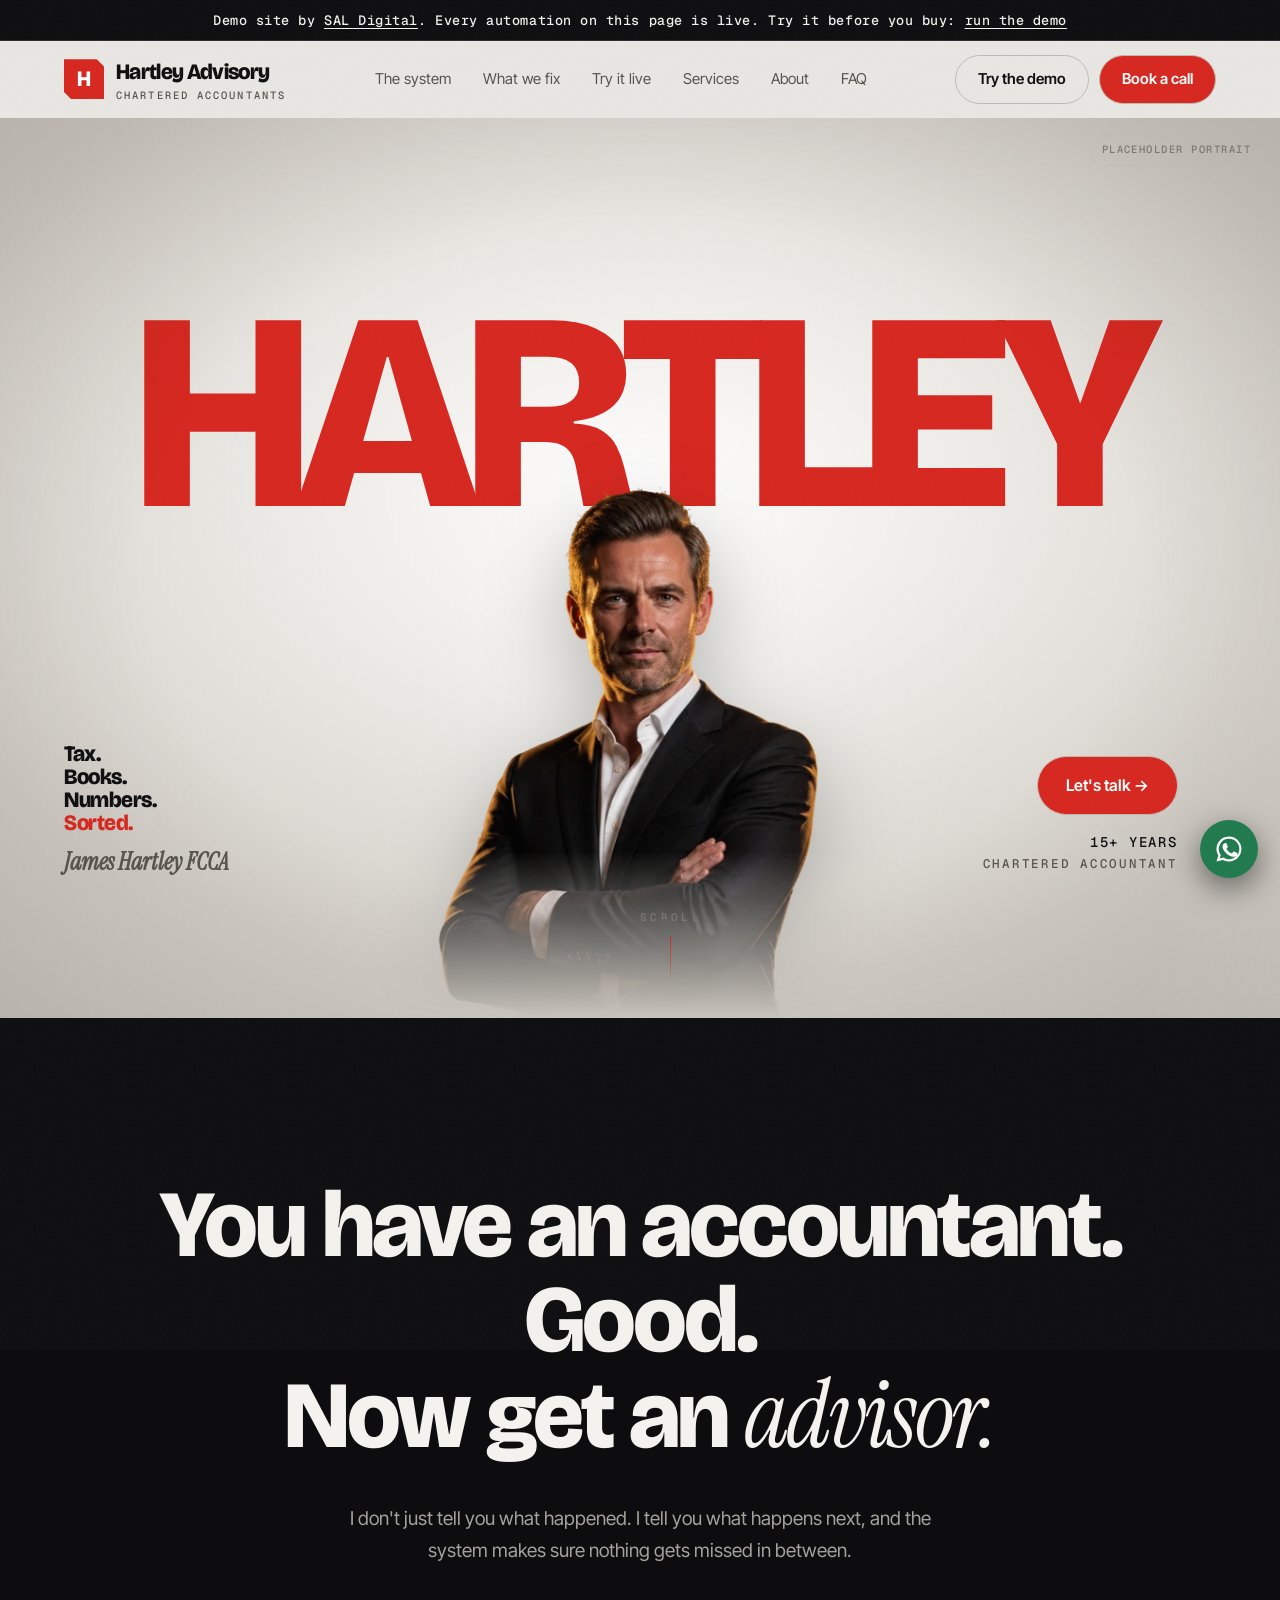
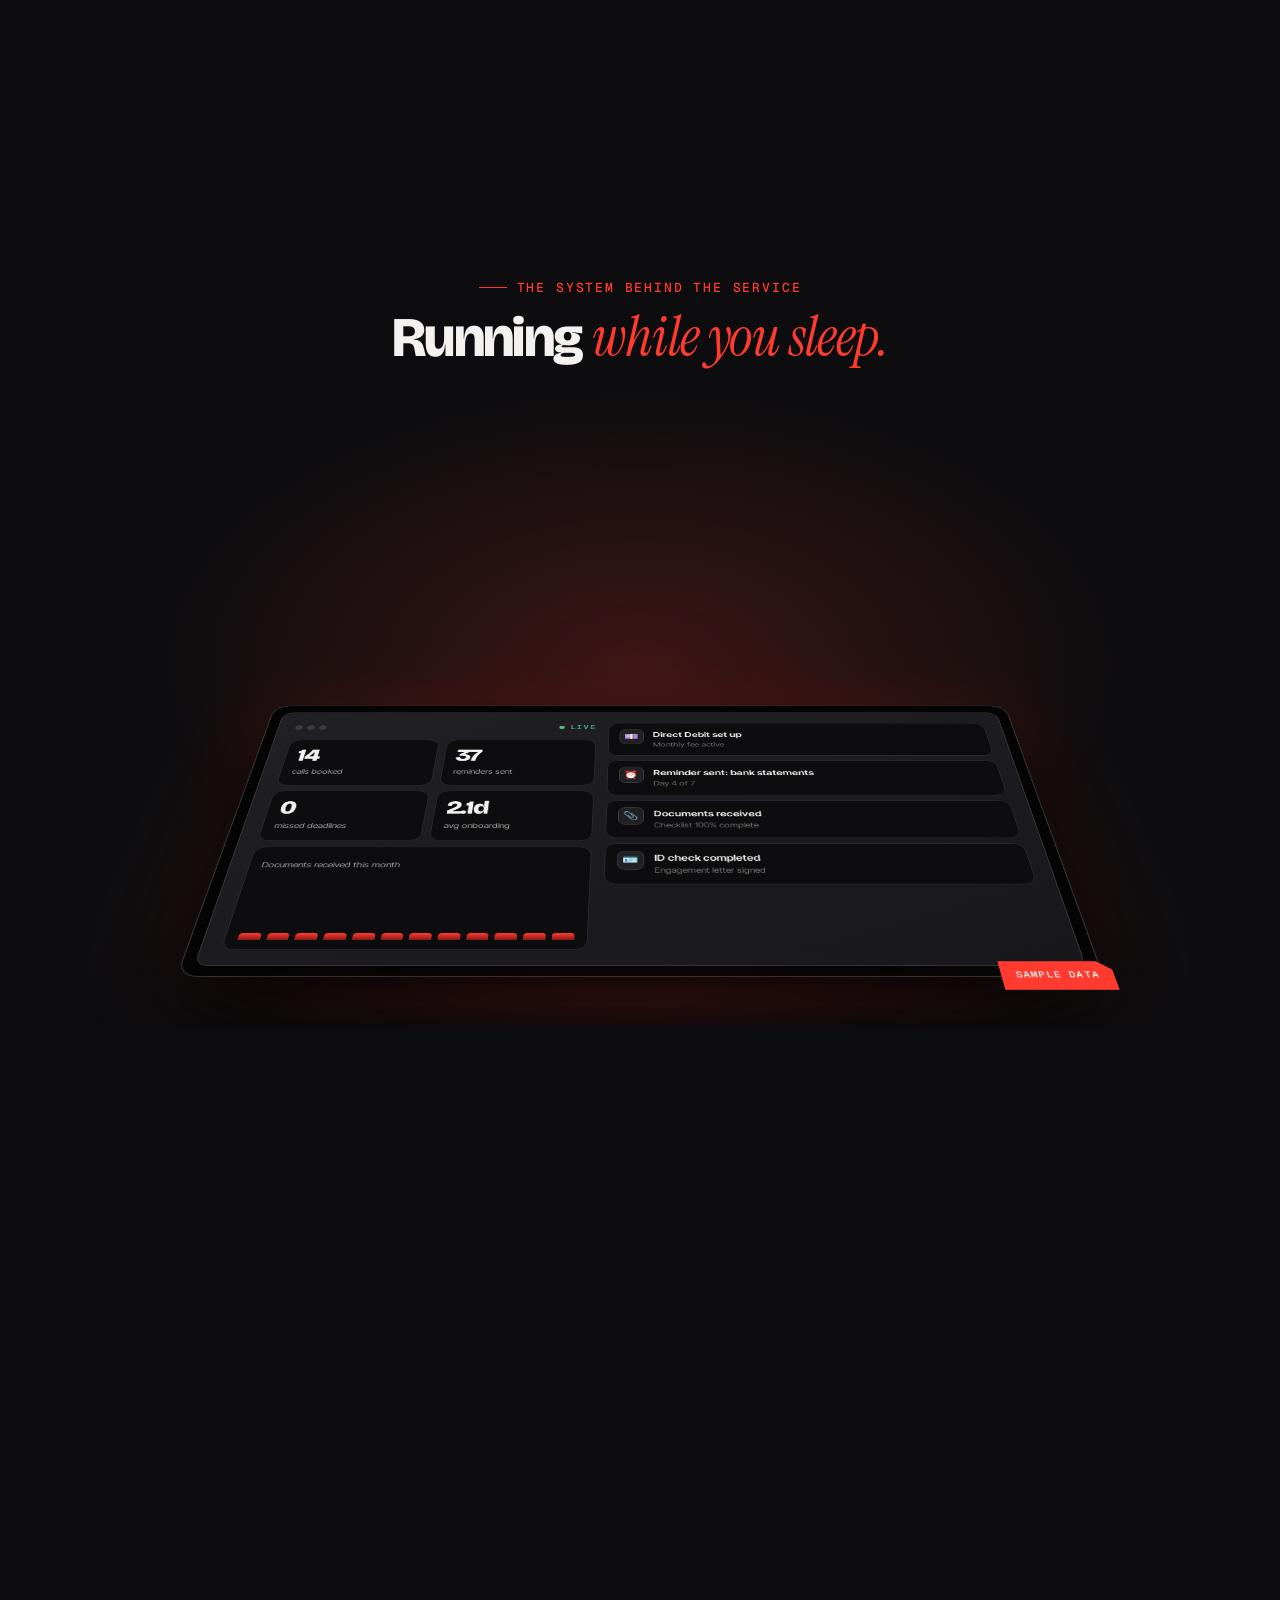
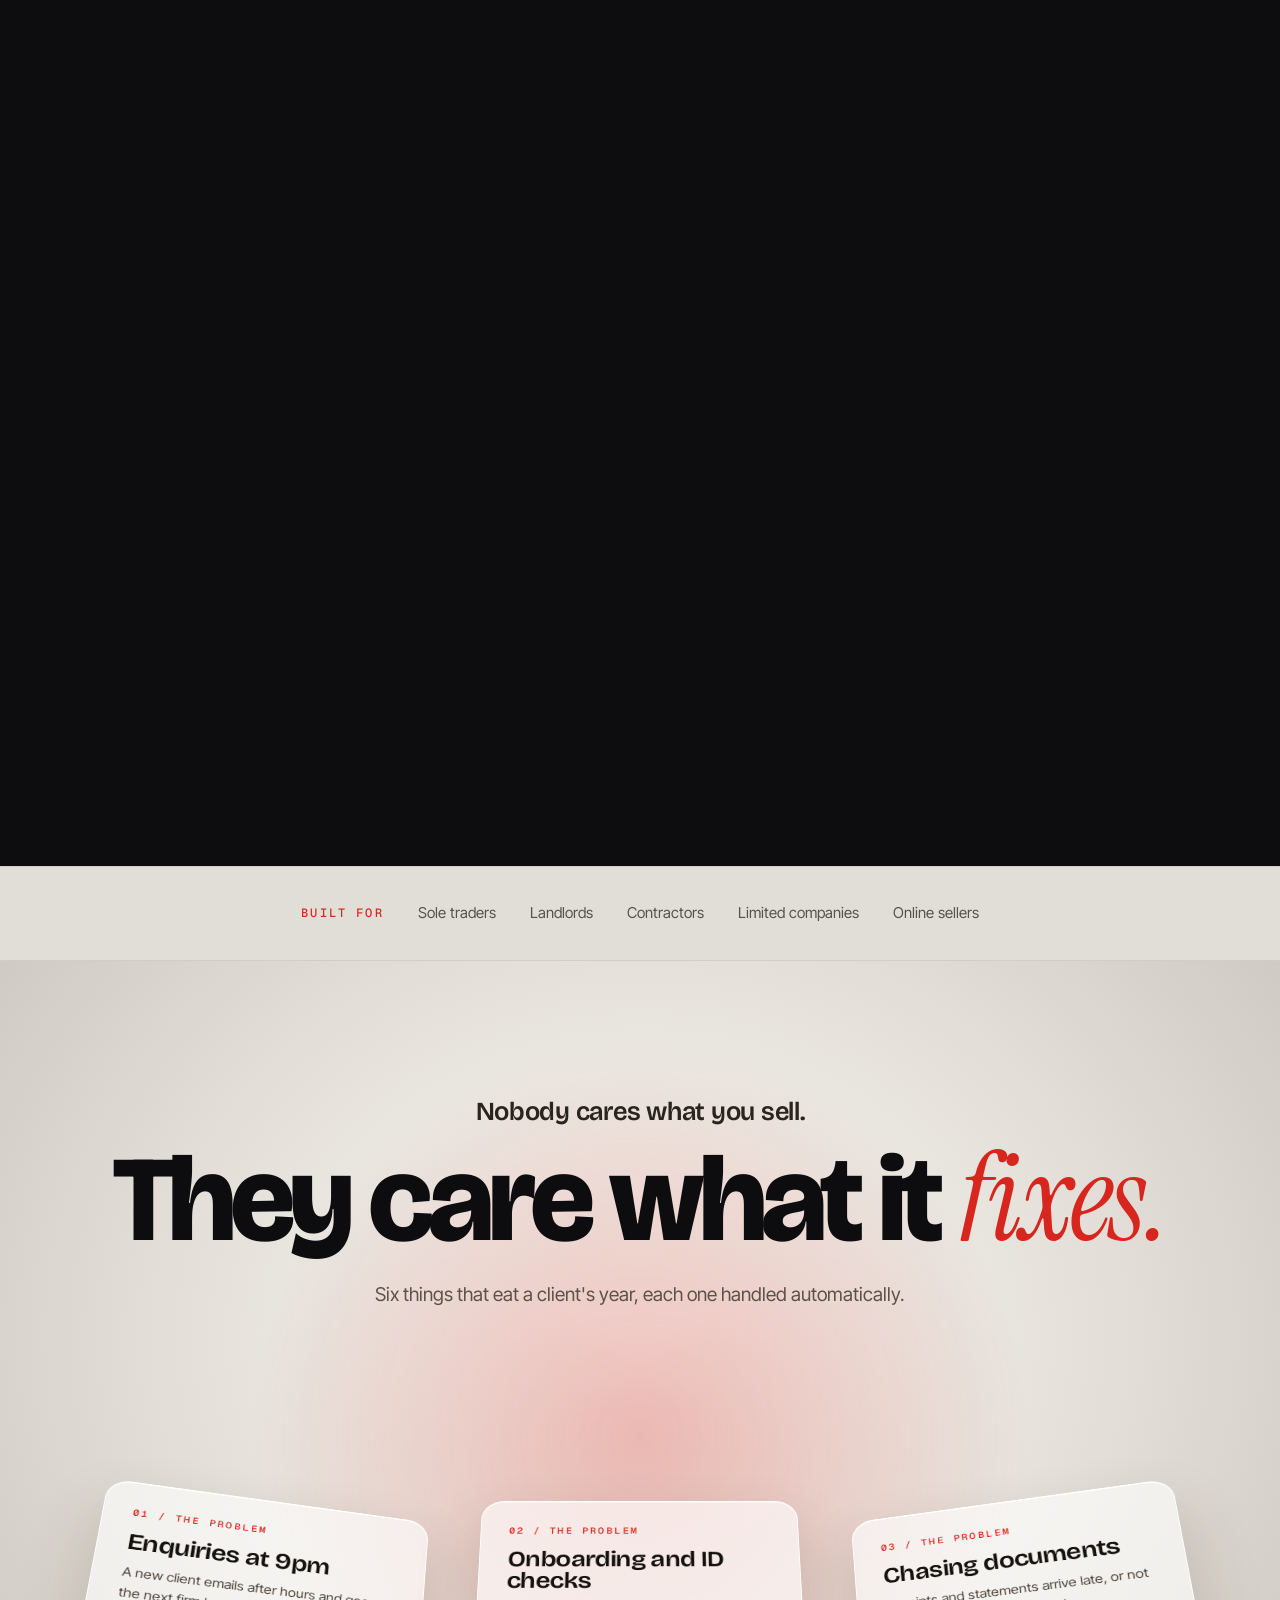
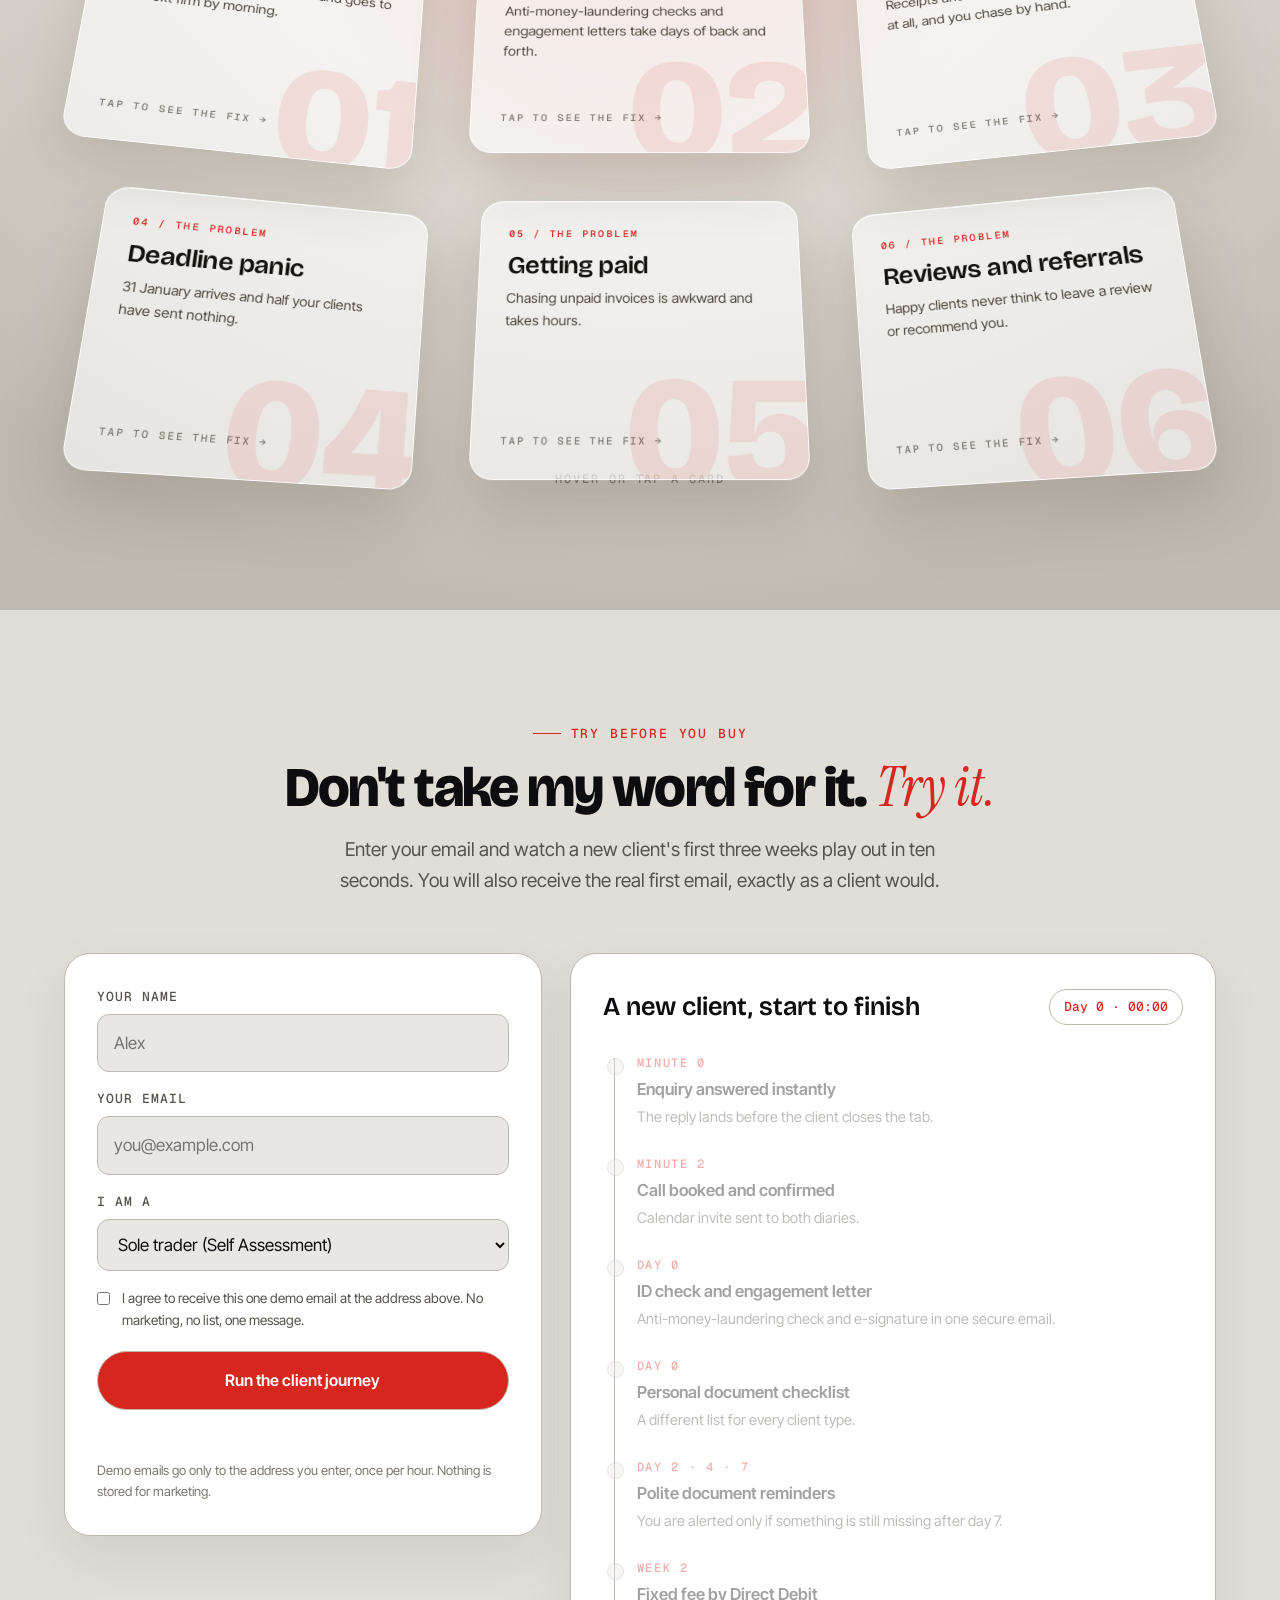
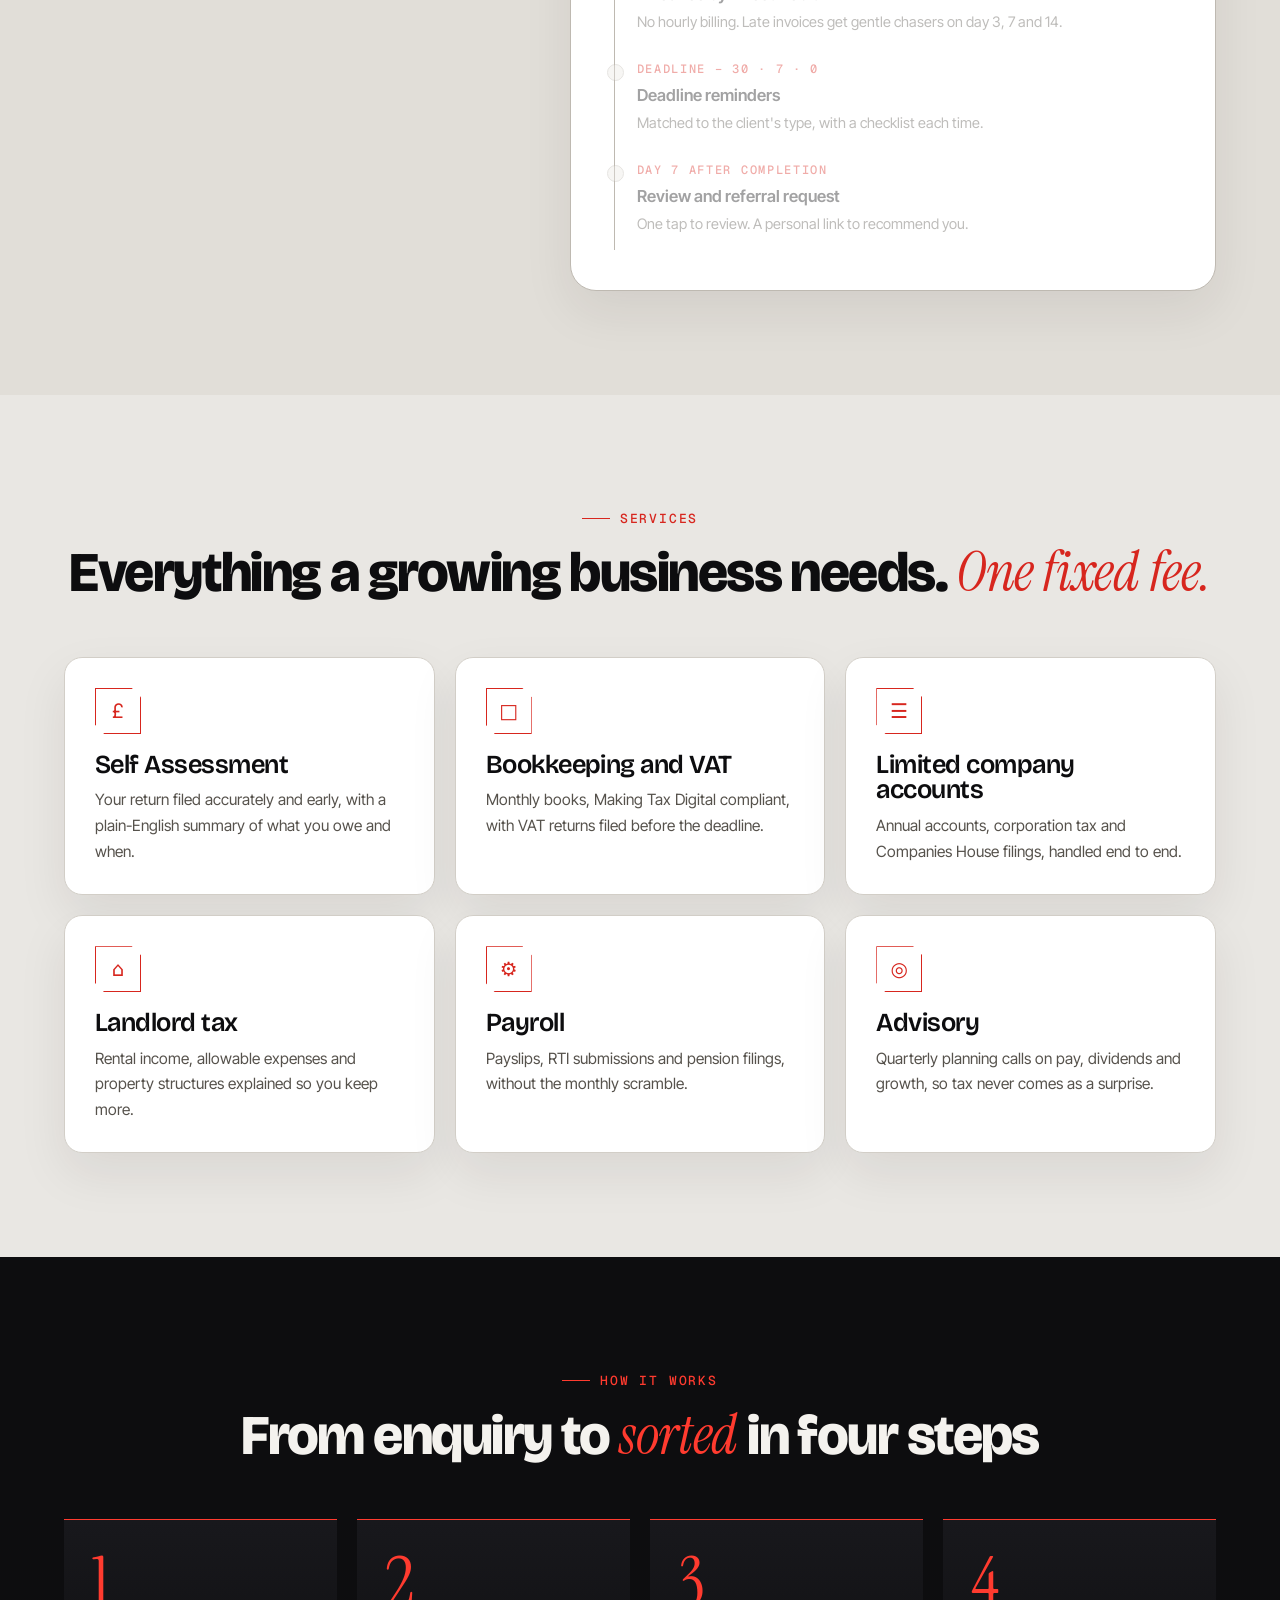
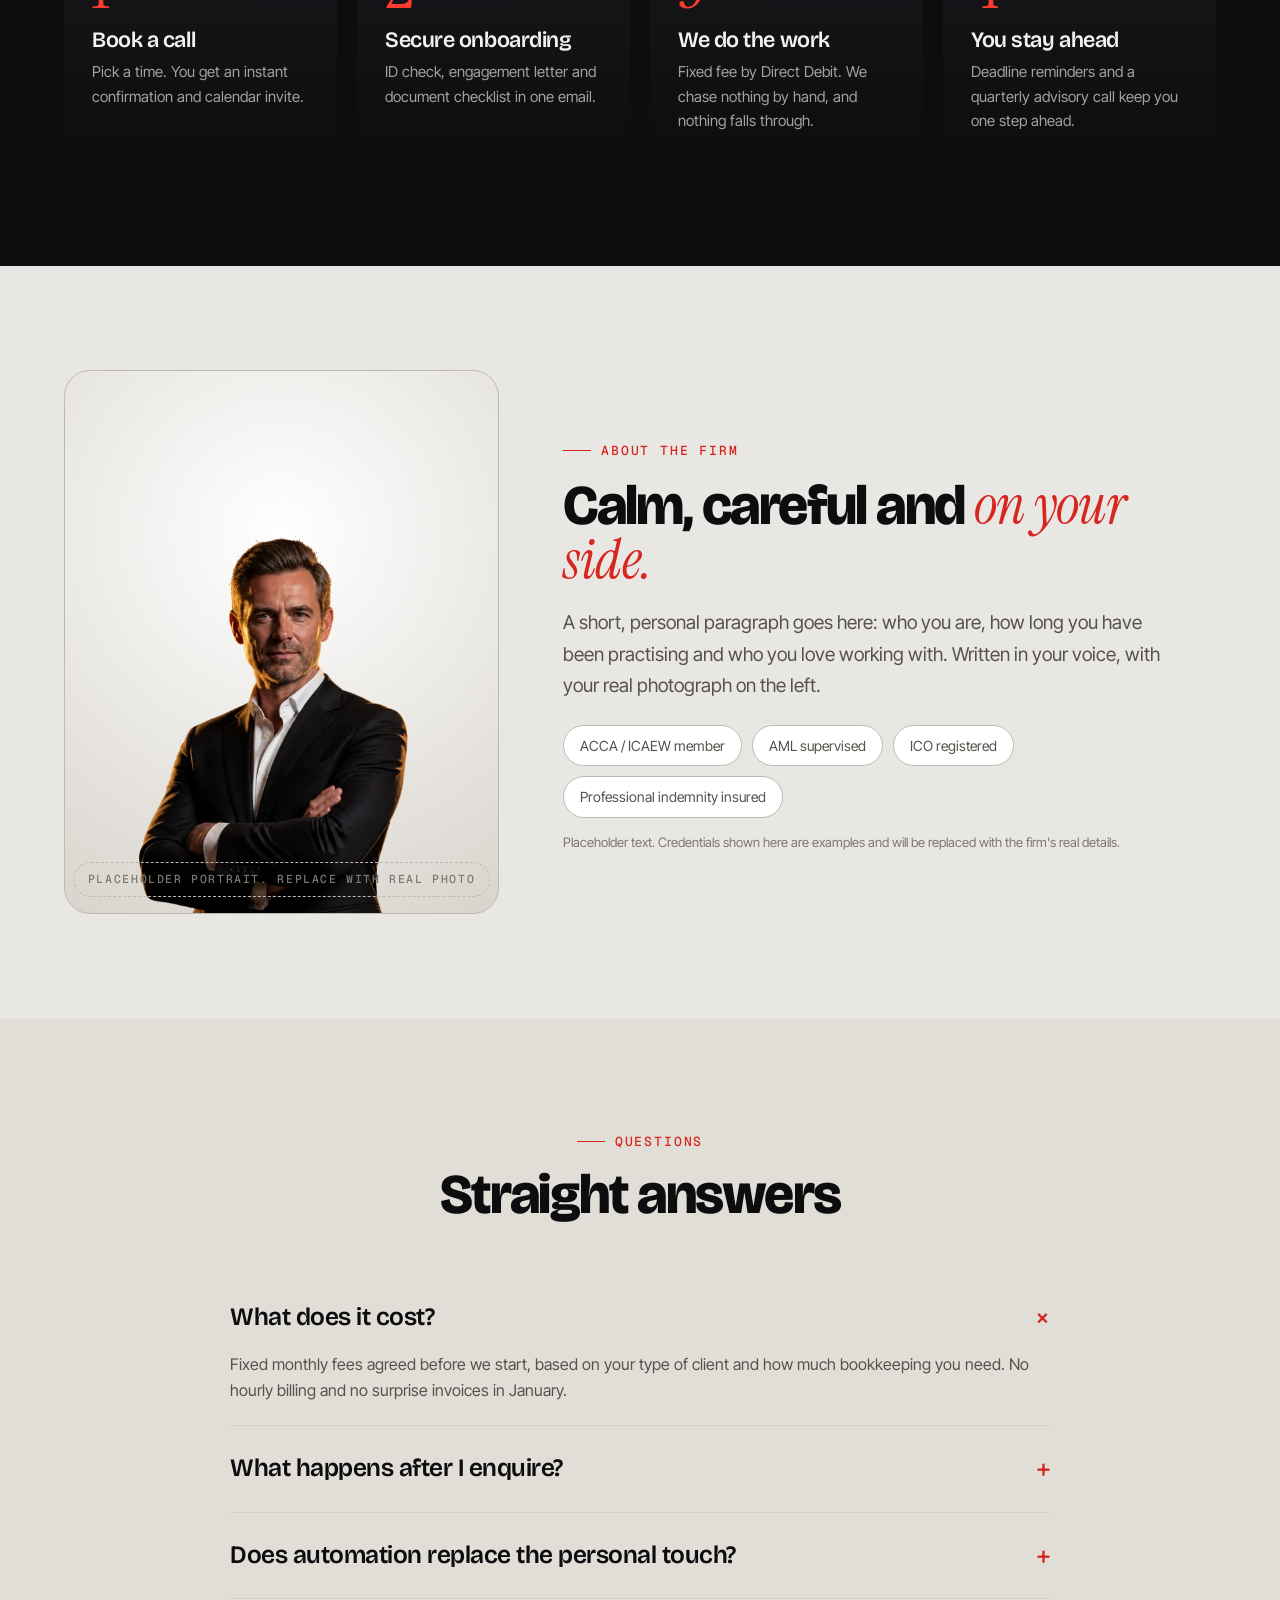
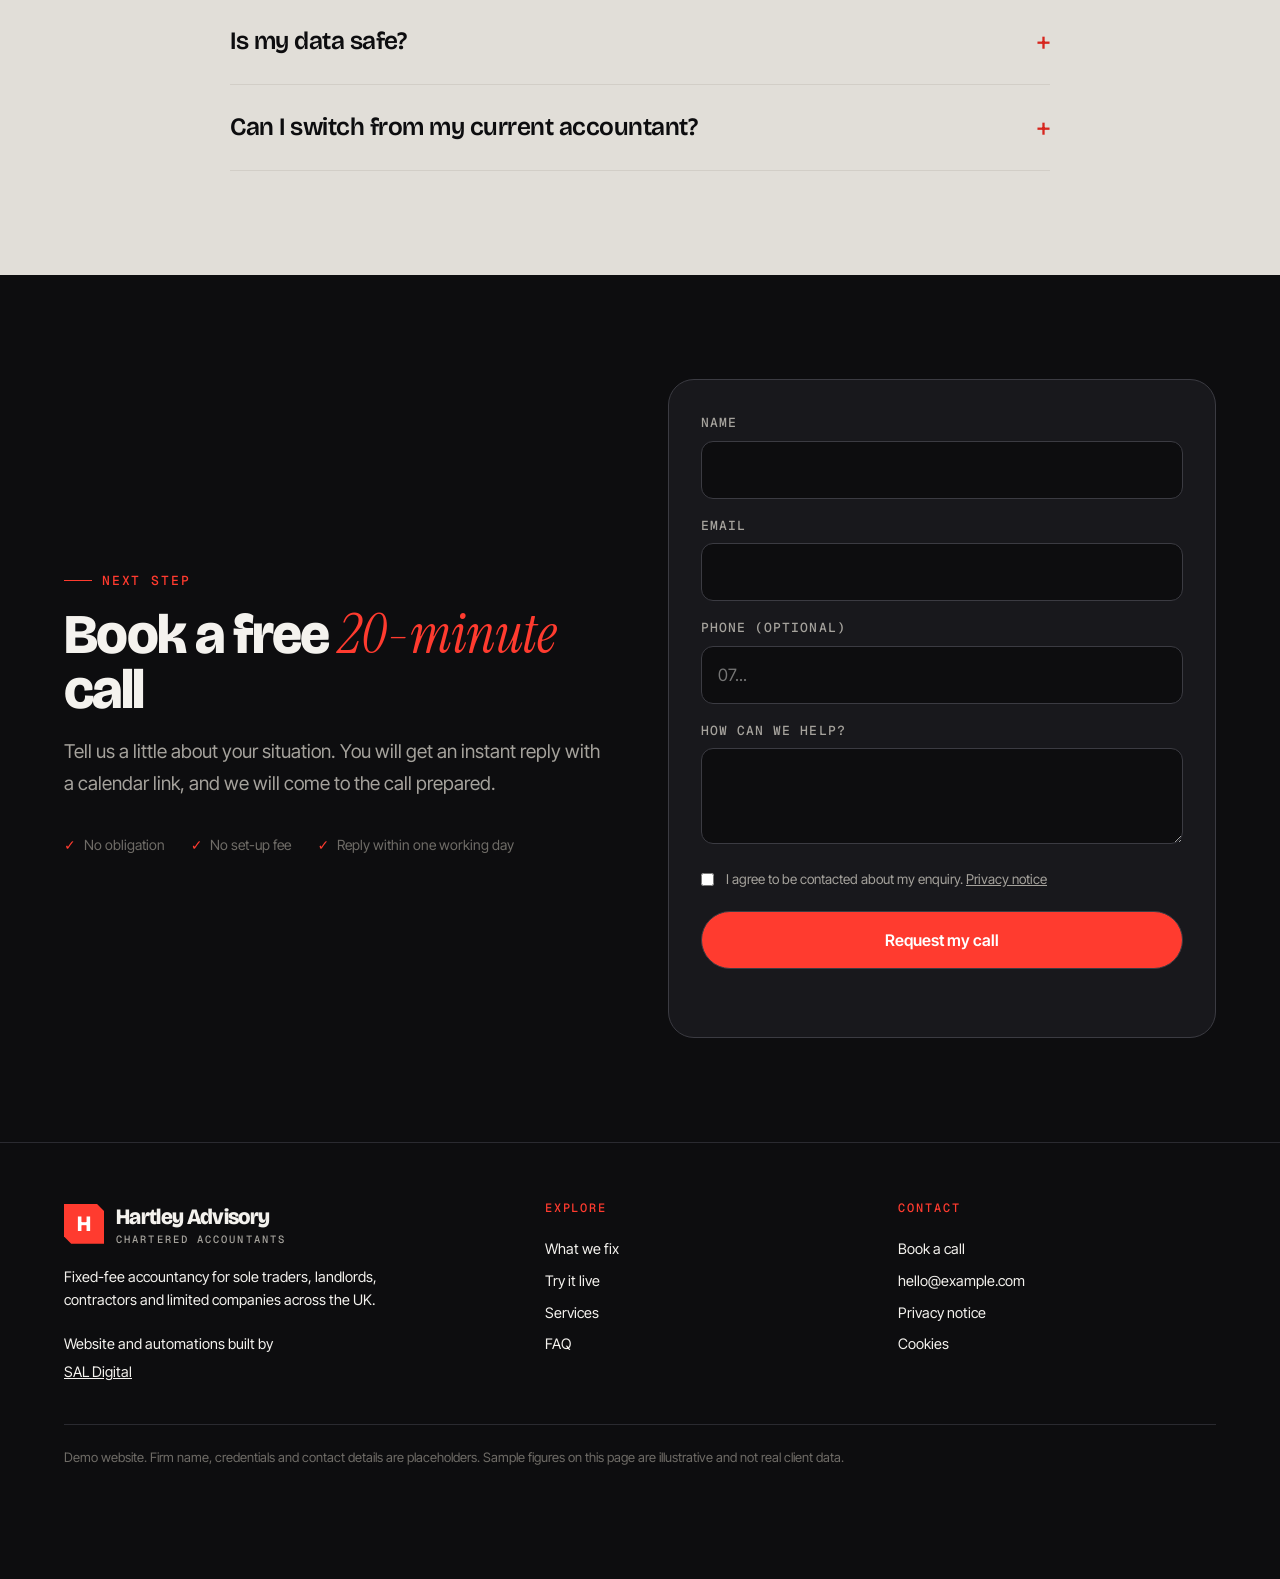
==== commit a3b2a3c0: "Add files via upload" ====
--- a/index.html
+++ b/index.html
@@ -3,23 +3,23 @@
 <head>
 <meta charset="utf-8">
 <meta name="viewport" content="width=device-width,initial-scale=1">
-<title>Ledgerline Advisory | Chartered Accountants for Sole Traders, Landlords and Limited Companies</title>
+<title>Hartley Advisory | Chartered Accountants for Sole Traders, Landlords and Limited Companies</title>
 <meta name="description" content="Fixed-fee accountancy with same-day replies, automatic deadline reminders and a client portal that does the chasing for you. Book a free 20-minute call.">
-<meta property="og:title" content="Ledgerline Advisory | Your accountant. Now your advisor.">
+<meta property="og:title" content="Hartley Advisory | Your accountant. Now your advisor.">
 <meta property="og:description" content="Fixed fees, clear deadlines, same-day replies. Try the automations live before you buy.">
 <meta property="og:type" content="website">
 <meta property="og:image" content="https://imsal007.github.io/Accontants-demo-automation-website-/assets/og.png">
 <meta property="og:image:width" content="1200"><meta property="og:image:height" content="630">
-<meta name="theme-color" content="#0B0A0A">
+<meta name="theme-color" content="#E9E7E3">
 <link rel="canonical" href="https://imsal007.github.io/Accontants-demo-automation-website-/">
 <meta name="robots" content="index,follow">
 <meta property="og:url" content="https://imsal007.github.io/Accontants-demo-automation-website-/">
 <meta name="twitter:card" content="summary_large_image">
 <link rel="preload" href="assets/portrait.webp" as="image" type="image/webp">
-<link rel="preload" href="assets/fonts/CormorantGaramond-SemiBold.woff2" as="font" type="font/woff2" crossorigin>
+<link rel="preload" href="assets/fonts/Bricolage-ExtraBold.woff2" as="font" type="font/woff2" crossorigin>
 <link rel="stylesheet" href="styles.css">
 <script type="application/ld+json">
-{"@context":"https://schema.org","@type":"AccountingService","name":"Ledgerline Advisory","description":"Fixed-fee accountancy for sole traders, landlords, contractors and limited companies in the UK.","areaServed":"GB","priceRange":"££","url":"https://imsal007.github.io/Accontants-demo-automation-website-/","image":"https://imsal007.github.io/Accontants-demo-automation-website-/assets/og.png","founder":{"@type":"Person","name":"James Hartley (placeholder)"},"knowsAbout":["Self Assessment","VAT","Making Tax Digital","Limited company accounts","Payroll","Landlord tax"]}
+{"@context":"https://schema.org","@type":"AccountingService","name":"Hartley Advisory","description":"Fixed-fee accountancy for sole traders, landlords, contractors and limited companies in the UK.","areaServed":"GB","priceRange":"££","url":"https://imsal007.github.io/Accontants-demo-automation-website-/","image":"https://imsal007.github.io/Accontants-demo-automation-website-/assets/og.png","founder":{"@type":"Person","name":"James Hartley (placeholder)"},"knowsAbout":["Self Assessment","VAT","Making Tax Digital","Limited company accounts","Payroll","Landlord tax"]}
 </script>
 </head>
 <body>
@@ -29,7 +29,7 @@
 
 <nav class="top" id="nav">
   <div class="wrap nav-in">
-    <a href="#top" class="brand" aria-label="Ledgerline Advisory home"><span class="mark">L</span><span><b data-firm>Ledgerline Advisory</b><small>Chartered Accountants</small></span></a>
+    <a href="#top" class="brand" aria-label="Hartley Advisory home"><span class="mark">H</span><span><b data-firm>Hartley Advisory</b><small>Chartered Accountants</small></span></a>
     <div class="links"><a href="#system">The system</a><a href="#fixes">What we fix</a><a href="#try">Try it live</a><a href="#services">Services</a><a href="#about">About</a><a href="#faq">FAQ</a></div>
     <div class="nav-cta"><a class="btn btn-ghost" href="#try">Try the demo</a><a class="btn btn-gold" href="#book">Book a call</a><button class="burger" id="burger" aria-label="Menu"><span></span><span></span><span></span></button></div>
   </div>
@@ -41,7 +41,7 @@
   <div class="layer" data-depth="0.45"><div class="portrait"><img src="assets/portrait.webp" alt="James Hartley, chartered accountant (placeholder portrait)" width="900" height="1125" fetchpriority="high"></div></div>
   <div class="sweep"></div>
   <span class="ph-label">Placeholder portrait</span>
-  <h1 class="sr-only" style="position:absolute;width:1px;height:1px;overflow:hidden;clip:rect(0 0 0 0)">James Hartley, chartered accountant at Ledgerline Advisory</h1>
+  <h1 class="sr-only" style="position:absolute;width:1px;height:1px;overflow:hidden;clip:rect(0 0 0 0)">James Hartley, chartered accountant at Hartley Advisory</h1>
   <div class="cine-ui">
     <div class="tagline">Tax.<br>Books.<br>Numbers.<b>Sorted.</b><small>James Hartley FCCA</small></div>
     <div class="hero-cta"><a class="btn btn-gold" href="#book">Let's talk &rarr;</a><p><b>15+ years</b>Chartered accountant</p></div>
@@ -49,14 +49,14 @@
   </div>
 </header>
 
-<section class="statement">
+<section class="statement dark">
   <div class="wrap">
     <h2 id="stmt" data-words="You have an accountant. Good.|Now get an *advisor.*"></h2>
     <p class="reveal">I don't just tell you what happened. I tell you what happens next, and the system makes sure nothing gets missed in between.</p>
   </div>
 </section>
 
-<section class="show" id="system">
+<section class="show dark" id="system">
   <div class="show-pin">
     <div class="show-title"><span class="eyebrow">The system behind the service</span><h2>Running <span class="gold">while you sleep.</span></h2></div>
     <div class="screen" id="screen">
@@ -131,7 +131,7 @@
   </div>
 </section>
 
-<section class="alt">
+<section class="dark">
   <div class="wrap">
     <div class="center"><span class="eyebrow">How it works</span><h2 class="reveal">From enquiry to <span class="gold">sorted</span> in four steps</h2></div>
     <div class="how">
@@ -168,7 +168,7 @@
   </div>
 </section>
 
-<section id="book">
+<section id="book" class="dark">
   <div class="wrap final">
     <div><span class="eyebrow">Next step</span>
       <h2>Book a free <span class="gold nowrap">20-minute</span> call</h2>
@@ -188,12 +188,12 @@
   </div>
 </section>
 
-<footer>
+<footer class="dark">
   <div class="wrap">
     <div class="f-grid">
-      <div><div class="brand"><span class="mark">L</span><span><b data-firm>Ledgerline Advisory</b><small>Chartered Accountants</small></span></div>
+      <div><div class="brand"><span class="mark">H</span><span><b data-firm>Hartley Advisory</b><small>Chartered Accountants</small></span></div>
         <p style="margin-top:16px;max-width:340px">Fixed-fee accountancy for sole traders, landlords, contractors and limited companies across the UK.</p>
-        <div class="built"><img src="assets/logo-nav.png" alt="SAL Digital"><span>Website and automations built by <a href="https://saldigital.co" style="text-decoration:underline">SAL Digital</a></span></div></div>
+        <div class="built"><span>Website and automations built by <a href="https://saldigital.co" style="text-decoration:underline">SAL Digital</a></span></div></div>
       <div><h5>Explore</h5><a href="#fixes">What we fix</a><a href="#try">Try it live</a><a href="#services">Services</a><a href="#faq">FAQ</a></div>
       <div><h5>Contact</h5><a href="#book">Book a call</a><a href="mailto:hello@example.com">hello@example.com</a><a href="#">Privacy notice</a><a href="#">Cookies</a></div>
     </div>
--- a/styles.css
+++ b/styles.css
@@ -1,21 +1,22 @@
-@font-face{font-family:"Cormorant Garamond";src:url("assets/fonts/CormorantGaramond-SemiBold.woff2") format("woff2");font-weight:600;font-display:swap}
-@font-face{font-family:"Cormorant Garamond";src:url("assets/fonts/CormorantGaramond-Medium.woff2") format("woff2");font-weight:500;font-display:swap}
-@font-face{font-family:"Plus Jakarta Sans";src:url("assets/fonts/PlusJakartaSans-Regular.woff2") format("woff2");font-weight:400;font-display:swap}
-@font-face{font-family:"Plus Jakarta Sans";src:url("assets/fonts/PlusJakartaSans-Medium.woff2") format("woff2");font-weight:500;font-display:swap}
-@font-face{font-family:"Plus Jakarta Sans";src:url("assets/fonts/PlusJakartaSans-SemiBold.woff2") format("woff2");font-weight:600;font-display:swap}
-@font-face{font-family:"Plus Jakarta Sans";src:url("assets/fonts/PlusJakartaSans-Bold.woff2") format("woff2");font-weight:700;font-display:swap}
-@font-face{font-family:"Chakra Petch";src:url("assets/fonts/ChakraPetch-SemiBold.woff2") format("woff2");font-weight:600;font-display:swap}
-@font-face{font-family:"Chakra Petch";src:url("assets/fonts/ChakraPetch-Bold.woff2") format("woff2");font-weight:700;font-display:swap}
+@font-face{font-family:"Bricolage Grotesque";src:url("assets/fonts/Bricolage-ExtraBold.woff2") format("woff2");font-weight:800;font-display:swap}
+@font-face{font-family:"Bricolage Grotesque";src:url("assets/fonts/Bricolage-SemiBold.woff2") format("woff2");font-weight:600;font-display:swap}
+@font-face{font-family:"Instrument Serif";src:url("assets/fonts/InstrumentSerif-Italic.woff2") format("woff2");font-style:italic;font-weight:400;font-display:swap}
+@font-face{font-family:"Instrument Serif";src:url("assets/fonts/InstrumentSerif-Regular.woff2") format("woff2");font-weight:400;font-display:swap}
+@font-face{font-family:"Inter Tight";src:url("assets/fonts/InterTight-Regular.woff2") format("woff2");font-weight:400;font-display:swap}
+@font-face{font-family:"Inter Tight";src:url("assets/fonts/InterTight-Medium.woff2") format("woff2");font-weight:500;font-display:swap}
+@font-face{font-family:"Inter Tight";src:url("assets/fonts/InterTight-SemiBold.woff2") format("woff2");font-weight:600 700;font-display:swap}
+@font-face{font-family:"Geist Mono";src:url("assets/fonts/GeistMono-Medium.woff2") format("woff2");font-weight:500 700;font-display:swap}
 
 :root{
-  --bg:#0B0A0A; --bg2:#100E0E; --panel:#171313; --panel2:#1E1919;
-  --line:#2A2422; --line2:#3A322E;
-  --gold:#C9A24A; --gold2:#E2C28B; --gold3:#8C6E2E;
-  --txt:#F0EBE4; --muted:#A79E93; --muted2:#726A60;
-  --ok:#7FB58A;
-  --serif:"Cormorant Garamond",Georgia,serif;
-  --sans:"Plus Jakarta Sans",system-ui,sans-serif;
-  --mono:"Chakra Petch",var(--sans);
+  --bg:#E9E7E3; --bg2:#E1DED8; --panel:#F7F6F3; --panel2:#FFFFFF;
+  --line:#D2CEC7; --line2:#BEB9B1;
+  --gold:#D7261E; --gold2:#D7261E; --gold3:#A51C15;
+  --txt:#0D0D0F; --muted:#56524C; --muted2:#7C776F;
+  --ok:#1E8A4C; --onaccent:#FFFFFF;
+  --serif:"Bricolage Grotesque",system-ui,sans-serif;
+  --italic:"Instrument Serif",Georgia,serif;
+  --sans:"Inter Tight",system-ui,sans-serif;
+  --mono:"Geist Mono",ui-monospace,monospace;
   --maxw:1200px; --r:18px; --r2:26px;
 }
 *{box-sizing:border-box;margin:0;padding:0}
@@ -41,8 +42,8 @@
 /* buttons */
 .btn{display:inline-flex;align-items:center;justify-content:center;gap:10px;padding:15px 28px;border-radius:999px;font-weight:600;font-size:16px;border:1px solid var(--line2);cursor:pointer;transition:transform .25s,box-shadow .25s,border-color .25s,background .25s;background:transparent}
 .btn:hover{transform:translateY(-2px);border-color:var(--gold)}
-.btn-gold{background:linear-gradient(135deg,var(--gold2),var(--gold));color:#150f05;border-color:transparent}
-.btn-gold:hover{box-shadow:0 10px 40px rgba(201,162,74,.35);border-color:transparent}
+.btn-gold{background:var(--gold);color:var(--onaccent);border-color:transparent}
+.btn-gold:hover{box-shadow:0 10px 40px rgba(215,38,30,.35);border-color:transparent}
 .btn[disabled]{opacity:.6;cursor:wait;transform:none}
 
 /* demo ribbon + nav */
@@ -67,7 +68,7 @@
 
 /* hero */
 .hero{padding:70px 0 90px;overflow:hidden;position:relative}
-.hero::before{content:"";position:absolute;width:760px;height:760px;right:-220px;top:-180px;background:radial-gradient(circle,rgba(201,162,74,.22),transparent 62%);animation:drift 18s ease-in-out infinite alternate;pointer-events:none}
+.hero::before{content:"";position:absolute;width:760px;height:760px;right:-220px;top:-180px;background:radial-gradient(circle,rgba(215,38,30,.22),transparent 62%);animation:drift 18s ease-in-out infinite alternate;pointer-events:none}
 .hero::after{content:"";position:absolute;inset:0;background-image:linear-gradient(var(--line) 1px,transparent 1px),linear-gradient(90deg,var(--line) 1px,transparent 1px);background-size:64px 64px;opacity:.25;mask-image:radial-gradient(ellipse at 70% 30%,#000,transparent 70%);-webkit-mask-image:radial-gradient(ellipse at 70% 30%,#000,transparent 70%);pointer-events:none}
 @keyframes drift{to{transform:translate(-80px,60px) scale(1.15)}}
 .hero-grid{display:grid;grid-template-columns:1.1fr .9fr;gap:56px;align-items:center;position:relative;z-index:2}
@@ -95,7 +96,7 @@
 .feed-item .ic{flex:none;width:32px;height:32px;border-radius:9px;background:var(--panel2);border:1px solid var(--line2);display:grid;place-items:center;font-size:15px}
 .feed-item small{display:block;color:var(--muted2);font-size:12px}
 @keyframes slideIn{from{opacity:0;transform:translateY(-14px)}to{opacity:1;transform:none}}
-.badge{position:absolute;right:-12px;bottom:-18px;background:var(--gold);color:#150f05;font-family:var(--mono);font-weight:700;font-size:12px;letter-spacing:.1em;padding:10px 16px;clip-path:polygon(0 0,88% 0,100% 30%,100% 100%,0 100%)}
+.badge{position:absolute;right:-12px;bottom:-18px;background:var(--gold);color:var(--onaccent);font-family:var(--mono);font-weight:700;font-size:12px;letter-spacing:.1em;padding:10px 16px;clip-path:polygon(0 0,88% 0,100% 30%,100% 100%,0 100%)}
 
 /* audience */
 .aud{padding:34px 0;border-block:1px solid var(--line);background:var(--bg2)}
@@ -109,7 +110,7 @@
 .pf .n{font-family:var(--mono);font-size:12px;letter-spacing:.2em;color:var(--gold)}
 .pf h3{margin:12px 0 14px}
 .pf .prob{color:var(--muted);font-size:15.5px;padding-bottom:16px;border-bottom:1px dashed var(--line2);margin-bottom:16px}
-.pf .prob em{font-style:normal;font-family:var(--mono);font-size:11px;letter-spacing:.16em;color:#c98a7a;display:block;margin-bottom:4px;text-transform:uppercase}
+.pf .prob em{font-style:normal;font-family:var(--mono);font-size:11px;letter-spacing:.16em;color:var(--muted2);display:block;margin-bottom:4px;text-transform:uppercase}
 .pf .fix{font-size:15.5px}
 .pf .fix em{font-style:normal;font-family:var(--mono);font-size:11px;letter-spacing:.16em;color:var(--ok);display:block;margin-bottom:4px;text-transform:uppercase}
 .pf .by{margin-top:16px;font-size:13px;color:var(--muted2);font-family:var(--mono)}
@@ -135,7 +136,7 @@
 .step{position:relative;padding:4px 0 22px;opacity:.38;transition:opacity .5s}
 .step::before{content:"";position:absolute;left:-30px;top:8px;width:15px;height:15px;border-radius:50%;background:var(--bg);border:1px solid var(--line2);transition:.4s}
 .step.on{opacity:1}
-.step.on::before{background:var(--gold);border-color:var(--gold);box-shadow:0 0 0 5px rgba(201,162,74,.18)}
+.step.on::before{background:var(--gold);border-color:var(--gold);box-shadow:0 0 0 5px rgba(215,38,30,.18)}
 .step .when{font-family:var(--mono);font-size:12px;letter-spacing:.14em;color:var(--gold);text-transform:uppercase}
 .step h4{font-family:var(--sans);font-size:16.5px;font-weight:600;margin:2px 0}
 .step p{font-size:14.5px;color:var(--muted)}
@@ -232,19 +233,19 @@
 /* ================= CINEMATIC LAYER ================= */
 .grain{position:fixed;inset:-50%;z-index:90;pointer-events:none;opacity:.07;background-image:url("data:image/svg+xml,%3Csvg xmlns='http://www.w3.org/2000/svg' width='160' height='160'%3E%3Cfilter id='n'%3E%3CfeTurbulence type='fractalNoise' baseFrequency='.9' numOctaves='2' stitchTiles='stitch'/%3E%3C/filter%3E%3Crect width='100%25' height='100%25' filter='url(%23n)'/%3E%3C/svg%3E");animation:grain 1s steps(6) infinite}
 @keyframes grain{0%{transform:translate(0,0)}20%{transform:translate(-3%,2%)}40%{transform:translate(2%,-3%)}60%{transform:translate(-2%,3%)}80%{transform:translate(3%,1%)}100%{transform:translate(0,0)}}
-.cursor-glow{position:fixed;width:520px;height:520px;border-radius:50%;pointer-events:none;z-index:1;background:radial-gradient(circle,rgba(201,162,74,.10),transparent 60%);transform:translate(-50%,-50%);left:-999px;top:-999px;transition:opacity .4s}
+.cursor-glow{position:fixed;width:520px;height:520px;border-radius:50%;pointer-events:none;z-index:1;background:radial-gradient(circle,rgba(215,38,30,.10),transparent 60%);transform:translate(-50%,-50%);left:-999px;top:-999px;transition:opacity .4s}
 
 /* hero */
 .cine{position:relative;height:100vh;min-height:680px;max-height:1000px;overflow:hidden;perspective:1200px;background:radial-gradient(ellipse 70% 60% at 50% 40%,#1a1410 0%,#0B0A0A 70%)}
 .cine::after{content:"";position:absolute;inset:0;background:radial-gradient(ellipse at center,transparent 45%,rgba(0,0,0,.85) 100%);pointer-events:none;z-index:6}
 .cine .layer{position:absolute;inset:0;will-change:transform}
-.giant{position:absolute;left:0;right:0;top:15%;text-align:center;font-family:var(--serif);font-weight:600;font-size:clamp(90px,21vw,330px);line-height:.82;letter-spacing:-.02em;color:var(--gold);z-index:2;white-space:nowrap;text-shadow:0 0 80px rgba(201,162,74,.25)}
+.giant{position:absolute;left:0;right:0;top:15%;text-align:center;font-family:var(--serif);font-weight:600;font-size:clamp(90px,21vw,330px);line-height:.82;letter-spacing:-.02em;color:var(--gold);z-index:2;white-space:nowrap;text-shadow:0 0 80px rgba(215,38,30,.25)}
 .giant span{display:inline-block;opacity:0;transform:translateY(60%) rotateX(-70deg);transform-origin:50% 100%;animation:letterIn 1.2s cubic-bezier(.2,.7,.1,1) forwards}
 @keyframes letterIn{to{opacity:1;transform:none}}
 .portrait{position:absolute;left:50%;bottom:0;width:min(560px,46vw);transform:translateX(-50%);z-index:3;opacity:0;filter:blur(14px);animation:portraitIn 1.6s .7s cubic-bezier(.2,.7,.1,1) forwards}
 .portrait img{width:100%;height:auto;display:block;-webkit-mask-image:linear-gradient(to bottom,#000 78%,transparent 100%);mask-image:linear-gradient(to bottom,#000 78%,transparent 100%)}
 @keyframes portraitIn{to{opacity:1;filter:none}}
-.sweep{position:absolute;inset:0;z-index:4;pointer-events:none;background:linear-gradient(105deg,transparent 40%,rgba(226,194,139,.13) 50%,transparent 60%);background-size:250% 100%;animation:sweep 6s 2s ease-in-out infinite}
+.sweep{position:absolute;inset:0;z-index:4;pointer-events:none;background:linear-gradient(105deg,transparent 40%,rgba(255,255,255,.13) 50%,transparent 60%);background-size:250% 100%;animation:sweep 6s 2s ease-in-out infinite}
 @keyframes sweep{0%{background-position:150% 0}60%,100%{background-position:-50% 0}}
 .cine-ui{position:absolute;inset:0;z-index:7;pointer-events:none}
 .cine-ui > *{pointer-events:auto;position:absolute;opacity:0;animation:fadeUp 1s 1.4s forwards}
@@ -275,11 +276,11 @@
 .show-title{text-align:center;margin-bottom:38px;position:relative;z-index:2}
 .show-title h2{margin:12px 0 0}
 .screen{width:min(1000px,90vw);transform-style:preserve-3d;transform:rotateX(58deg) translateY(120px) scale(.86);transform-origin:50% 100%;will-change:transform;position:relative}
-.screen .frame{background:#050404;border:1px solid var(--line2);border-radius:22px;padding:14px;box-shadow:0 60px 140px rgba(0,0,0,.8),0 0 0 1px rgba(201,162,74,.08),0 0 120px rgba(201,162,74,.10)}
+.screen .frame{background:#050404;border:1px solid var(--line2);border-radius:22px;padding:14px;box-shadow:0 60px 140px rgba(0,0,0,.8),0 0 0 1px rgba(215,38,30,.08),0 0 120px rgba(215,38,30,.10)}
 .screen .dash{border-radius:14px;box-shadow:none;display:grid;grid-template-columns:1fr 1.25fr;gap:16px}
 .screen .stats{grid-template-columns:1fr 1fr;margin:0}
 .screen .feed{min-height:260px}
-.screen-reflect{position:absolute;left:5%;right:5%;bottom:-60px;height:60px;background:radial-gradient(ellipse at center,rgba(201,162,74,.22),transparent 70%);filter:blur(20px)}
+.screen-reflect{position:absolute;left:5%;right:5%;bottom:-60px;height:60px;background:radial-gradient(ellipse at center,rgba(215,38,30,.22),transparent 70%);filter:blur(20px)}
 .chart{background:var(--bg);border:1px solid var(--line);border-radius:14px;padding:14px;margin-top:10px}
 .chart small{font-size:12px;color:var(--muted)}
 .bars{display:flex;align-items:flex-end;gap:7px;height:96px;margin-top:10px}
@@ -297,9 +298,9 @@
 .face h3{font-size:34px;margin:14px 0 12px}
 .face p{color:var(--muted);font-size:16px}
 .face .tag{margin-top:auto;font-family:var(--mono);font-size:11.5px;letter-spacing:.16em;text-transform:uppercase}
-.front .tag{color:#c98a7a}.back .tag{color:var(--ok)}
+.front .tag{color:var(--muted2)}.back .tag{color:var(--ok)}
 .back p{color:var(--txt)}
-.face .big{position:absolute;right:-10px;bottom:-40px;font-family:var(--serif);font-size:180px;color:rgba(201,162,74,.06);line-height:1}
+.face .big{position:absolute;right:-10px;bottom:-40px;font-family:var(--serif);font-size:180px;color:rgba(215,38,30,.06);line-height:1}
 .hint{text-align:center;margin-top:22px;font-family:var(--mono);font-size:12px;letter-spacing:.16em;color:var(--muted2);text-transform:uppercase}
 
 /* about portrait */
@@ -357,20 +358,93 @@
 
 /* ---- light studio scene (reel-inspired) ---- */
 .studio{background:radial-gradient(ellipse 80% 70% at 50% 30%,#f7f5f1 0%,#e4e0d9 45%,#bfbab2 100%);color:#15110d;overflow:hidden;padding:130px 0 120px;perspective:1600px}
-.studio-glow{position:absolute;left:50%;top:38%;width:900px;height:900px;transform:translate(-50%,-50%);background:radial-gradient(circle,rgba(201,162,74,.28),transparent 60%);filter:blur(10px);pointer-events:none;animation:breathe 7s ease-in-out infinite}
+.studio-glow{position:absolute;left:50%;top:38%;width:900px;height:900px;transform:translate(-50%,-50%);background:radial-gradient(circle,rgba(215,38,30,.28),transparent 60%);filter:blur(10px);pointer-events:none;animation:breathe 7s ease-in-out infinite}
 @keyframes breathe{50%{transform:translate(-50%,-50%) scale(1.12);opacity:.75}}
 .studio .wrap{position:relative;z-index:2}
 .studio-kicker{font-family:var(--sans);font-weight:700;font-size:clamp(18px,2.2vw,26px);letter-spacing:-.01em;color:#2a241e}
 .studio-giant{font-family:var(--serif);font-weight:600;font-size:clamp(54px,9.5vw,150px);line-height:.92;letter-spacing:-.03em;margin:10px 0 22px;color:#15110d}
-.studio-giant span{color:#9a7424;font-style:italic}
+.studio-giant span{color:var(--gold);font-style:italic}
 .studio .lead{color:#5b5248}
 .studio .hint{color:#7d7368}
 .studio .face.front{background:rgba(255,255,255,.62);backdrop-filter:blur(18px);-webkit-backdrop-filter:blur(18px);border:1px solid rgba(255,255,255,.9);box-shadow:0 30px 70px rgba(60,45,20,.18),inset 0 1px 0 #fff}
 .studio .face.front h3{color:#15110d}
 .studio .face.front p{color:#4f463d}
-.studio .face.front .n{color:#9a7424}
-.studio .face.front .big{color:rgba(154,116,36,.10)}
+.studio .face.front .n{color:var(--gold)}
+.studio .face.front .big{color:rgba(215,38,30,.10)}
 .studio .face.back{background:linear-gradient(160deg,#1b150c,#0e0b07);box-shadow:0 30px 70px rgba(30,20,5,.35)}
 .studio .flip{transition:transform .9s cubic-bezier(.2,.7,.1,1)}
 .studio .flip-grid{transform-style:preserve-3d}
 @media (max-width:640px){.studio{padding:96px 0 90px}.studio-glow{width:600px;height:600px}}
+
+/* ================= STUDIO RED THEME ================= */
+.dark{--bg:#0D0D0F;--bg2:#131316;--panel:#18181C;--panel2:#202025;--line:#2A2A30;--line2:#3B3B42;--txt:#F4F2EE;--muted:#A5A29C;--muted2:#6F6C67;--gold:#FF3B2F;--gold2:#FF3B2F;--gold3:#C42A20;--ok:#4CC27E;background:var(--bg);color:var(--txt)}
+body{background:var(--bg);color:var(--txt)}
+h1,h2,h3{font-weight:800;letter-spacing:-.035em;line-height:.98}
+h3{font-weight:600;letter-spacing:-.02em}
+.gold{font-family:var(--italic);font-style:italic;font-weight:400;letter-spacing:-.01em;color:var(--gold)}
+.eyebrow{font-weight:500;letter-spacing:.14em}
+.lead{color:var(--muted)}
+.ribbon{background:#0D0D0F;color:#F4F2EE;border-color:#2A2A30}
+nav.top{background:rgba(233,231,227,.82)}
+nav.top.scrolled{border-color:var(--line)}
+.mark{background:var(--gold);border-color:var(--gold);color:#fff;font-family:var(--serif);font-weight:800;font-size:22px}
+.brand b{font-family:var(--serif);font-weight:800;letter-spacing:-.03em;font-size:22px}
+.mobile-menu{background:var(--bg)}
+.btn{border-color:var(--line2);color:var(--txt)}
+.btn-gold{color:#fff}
+.btn-gold:hover{box-shadow:0 12px 34px rgba(215,38,30,.35)}
+/* hero: light studio */
+.cine{background:radial-gradient(ellipse 60% 55% at 50% 42%,#FFFFFF 0%,#EEECE8 45%,#D4D0C9 100%)}
+.cine::after{background:radial-gradient(ellipse at center,transparent 55%,rgba(40,30,20,.16) 100%)}
+.giant{font-family:var(--serif);font-weight:800;letter-spacing:-.06em;color:var(--gold);text-shadow:none;font-size:clamp(90px,22vw,340px)}
+.sweep{background:linear-gradient(105deg,transparent 40%,rgba(255,255,255,.45) 50%,transparent 60%);background-size:250% 100%}
+.portrait img{filter:drop-shadow(0 30px 40px rgba(0,0,0,.25))}
+.tagline{font-family:var(--serif);font-weight:800;letter-spacing:-.02em;text-transform:none;font-size:22px;line-height:1.05;color:var(--txt)}
+.tagline b{color:var(--gold)}
+.tagline small{font-family:var(--italic);font-size:24px;color:var(--muted)}
+.hero-cta p{color:var(--muted)}
+.hero-cta p b{color:var(--txt)}
+.grain{opacity:.045}
+.cursor-glow{background:radial-gradient(circle,rgba(215,38,30,.07),transparent 60%)}
+.ph-label{color:var(--muted2)}
+/* statement */
+.statement h2{font-size:clamp(44px,7.4vw,118px)}
+.statement .w.g{font-family:var(--italic);font-style:italic;font-weight:400}
+.statement .w.g.lit{color:var(--gold)}
+/* 3D showcase glow (reel 2) */
+.show-pin{background:radial-gradient(ellipse 55% 45% at 50% 60%,rgba(255,59,47,.20),transparent 70%)}
+.screen .frame{box-shadow:0 60px 140px rgba(0,0,0,.8),0 0 0 1px rgba(255,255,255,.04),0 0 140px rgba(255,59,47,.18)}
+.bars i{background:linear-gradient(to top,#8E1A14,#FF3B2F)}
+.stat b{font-family:var(--serif);font-weight:800;letter-spacing:-.04em;color:var(--txt)}
+.badge{background:var(--gold);color:#fff}
+/* studio */
+.studio-giant{font-family:var(--serif);font-weight:800;letter-spacing:-.05em;color:var(--txt)}
+.studio-giant span{font-family:var(--italic);font-weight:400;letter-spacing:-.02em;color:var(--gold)}
+.studio-kicker{font-family:var(--serif);font-weight:600}
+.face h3{font-size:30px}
+.face .big{font-family:var(--serif);font-weight:800}
+.face.back{background:linear-gradient(160deg,#1A0B0A,#0D0D0F)!important;border-color:#5A1A15!important}
+.face.back h3{font-family:var(--italic);font-weight:400;font-style:italic;font-size:44px;color:#FF3B2F}
+.face.back p{color:#F4F2EE}
+.face.back .n{color:#FF6A60}
+/* cards on light */
+.card,.svc{background:var(--panel2);box-shadow:0 20px 50px rgba(40,30,20,.08)}
+.dark .card,.dark .svc{background:var(--panel);box-shadow:none}
+.svc .ico{border-color:var(--gold);color:var(--gold)}
+.field input,.field select,.field textarea{background:var(--bg)}
+.msg{background:var(--bg)}
+.how b{font-family:var(--italic);font-weight:400;color:var(--gold);font-size:72px}
+.how div{border-top-color:var(--gold)}
+summary{font-family:var(--serif);font-weight:600;letter-spacing:-.02em}
+summary::after{color:var(--gold)}
+.photo{background:radial-gradient(circle at 50% 30%,#fff,#d8d4cd)}
+.photo.real{background:radial-gradient(circle at 50% 30%,#fff,#d8d4cd)}
+.photo.real img{object-fit:contain;object-position:50% 100%}
+.creds span{background:var(--panel2)}
+.f-grid h5{color:var(--gold)}
+.aud{background:var(--bg2)}
+.feed-item .ic{background:var(--panel2)}
+h1,h2{letter-spacing:-.028em}
+.statement h2{letter-spacing:-.03em;line-height:1}
+.sticky{background:rgba(13,13,15,.94)}
+.sticky .btn:not(.btn-gold){color:#F4F2EE;border-color:#3B3B42}
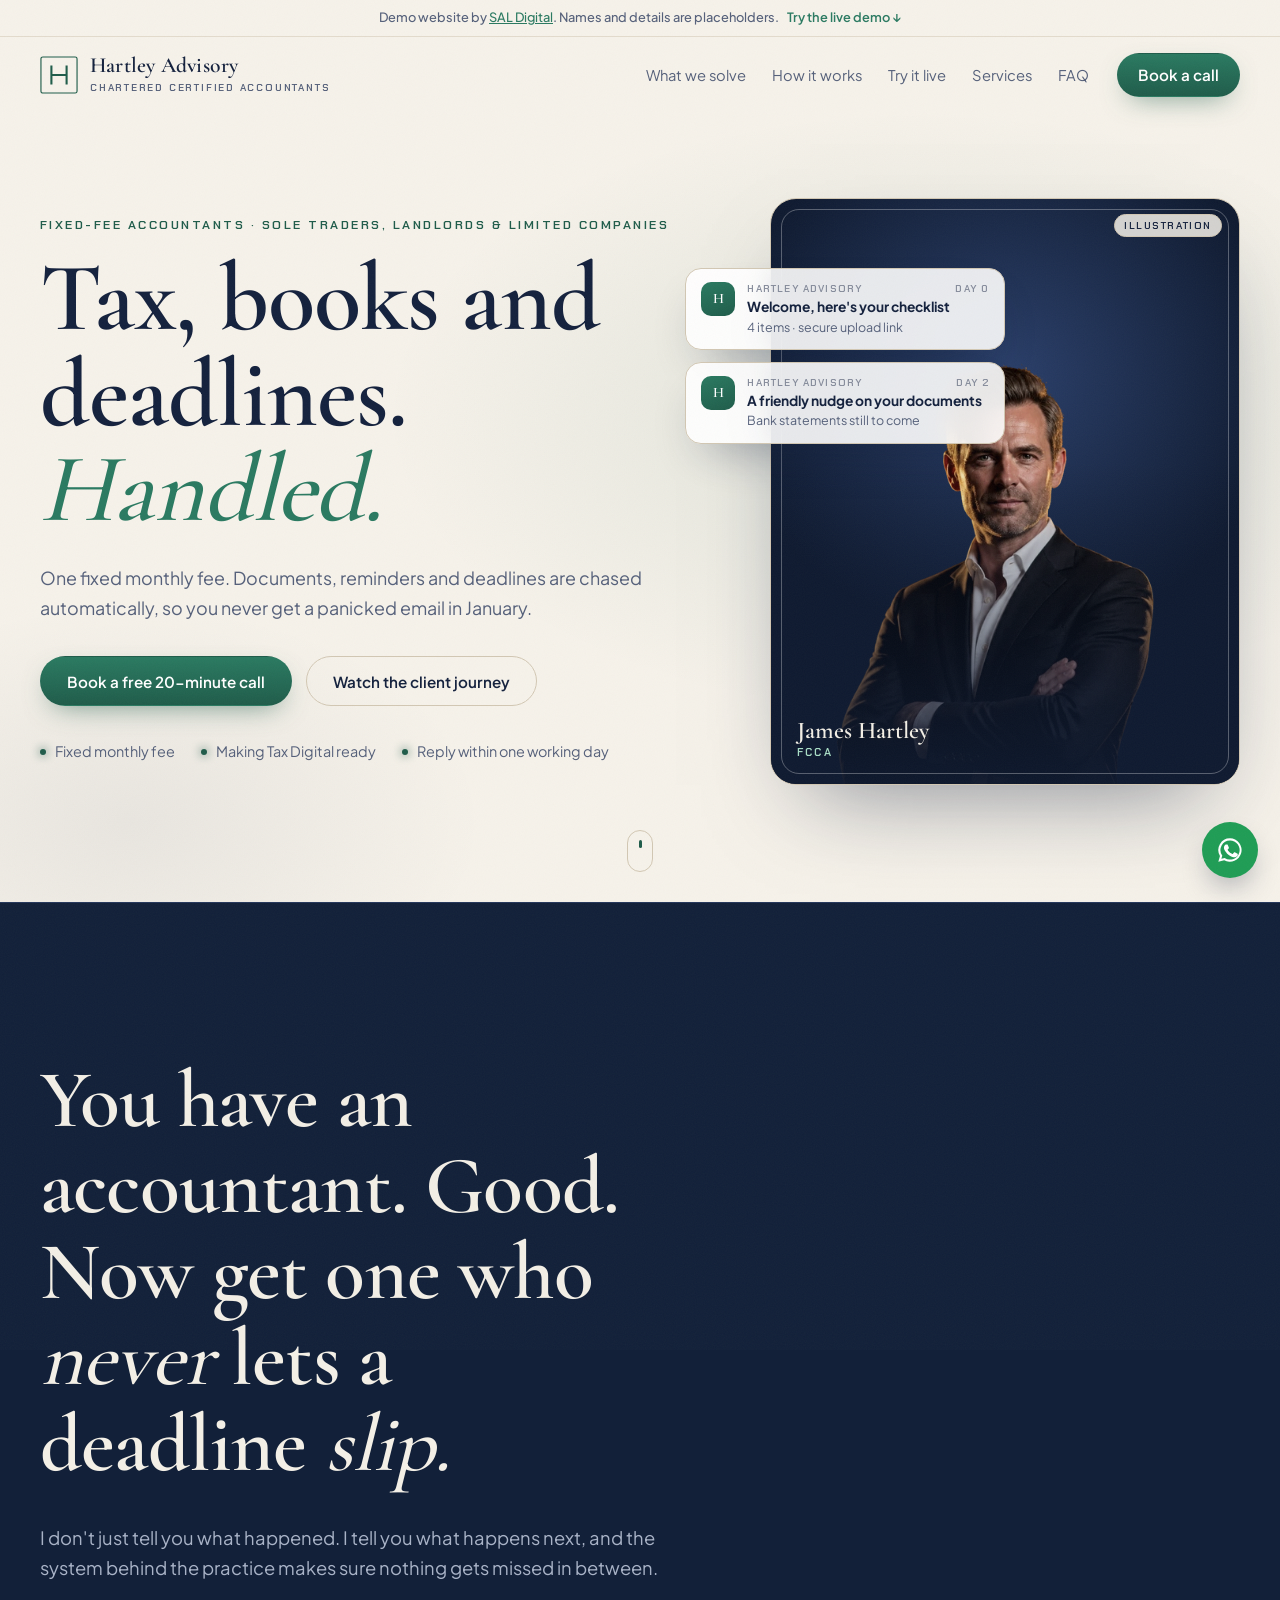
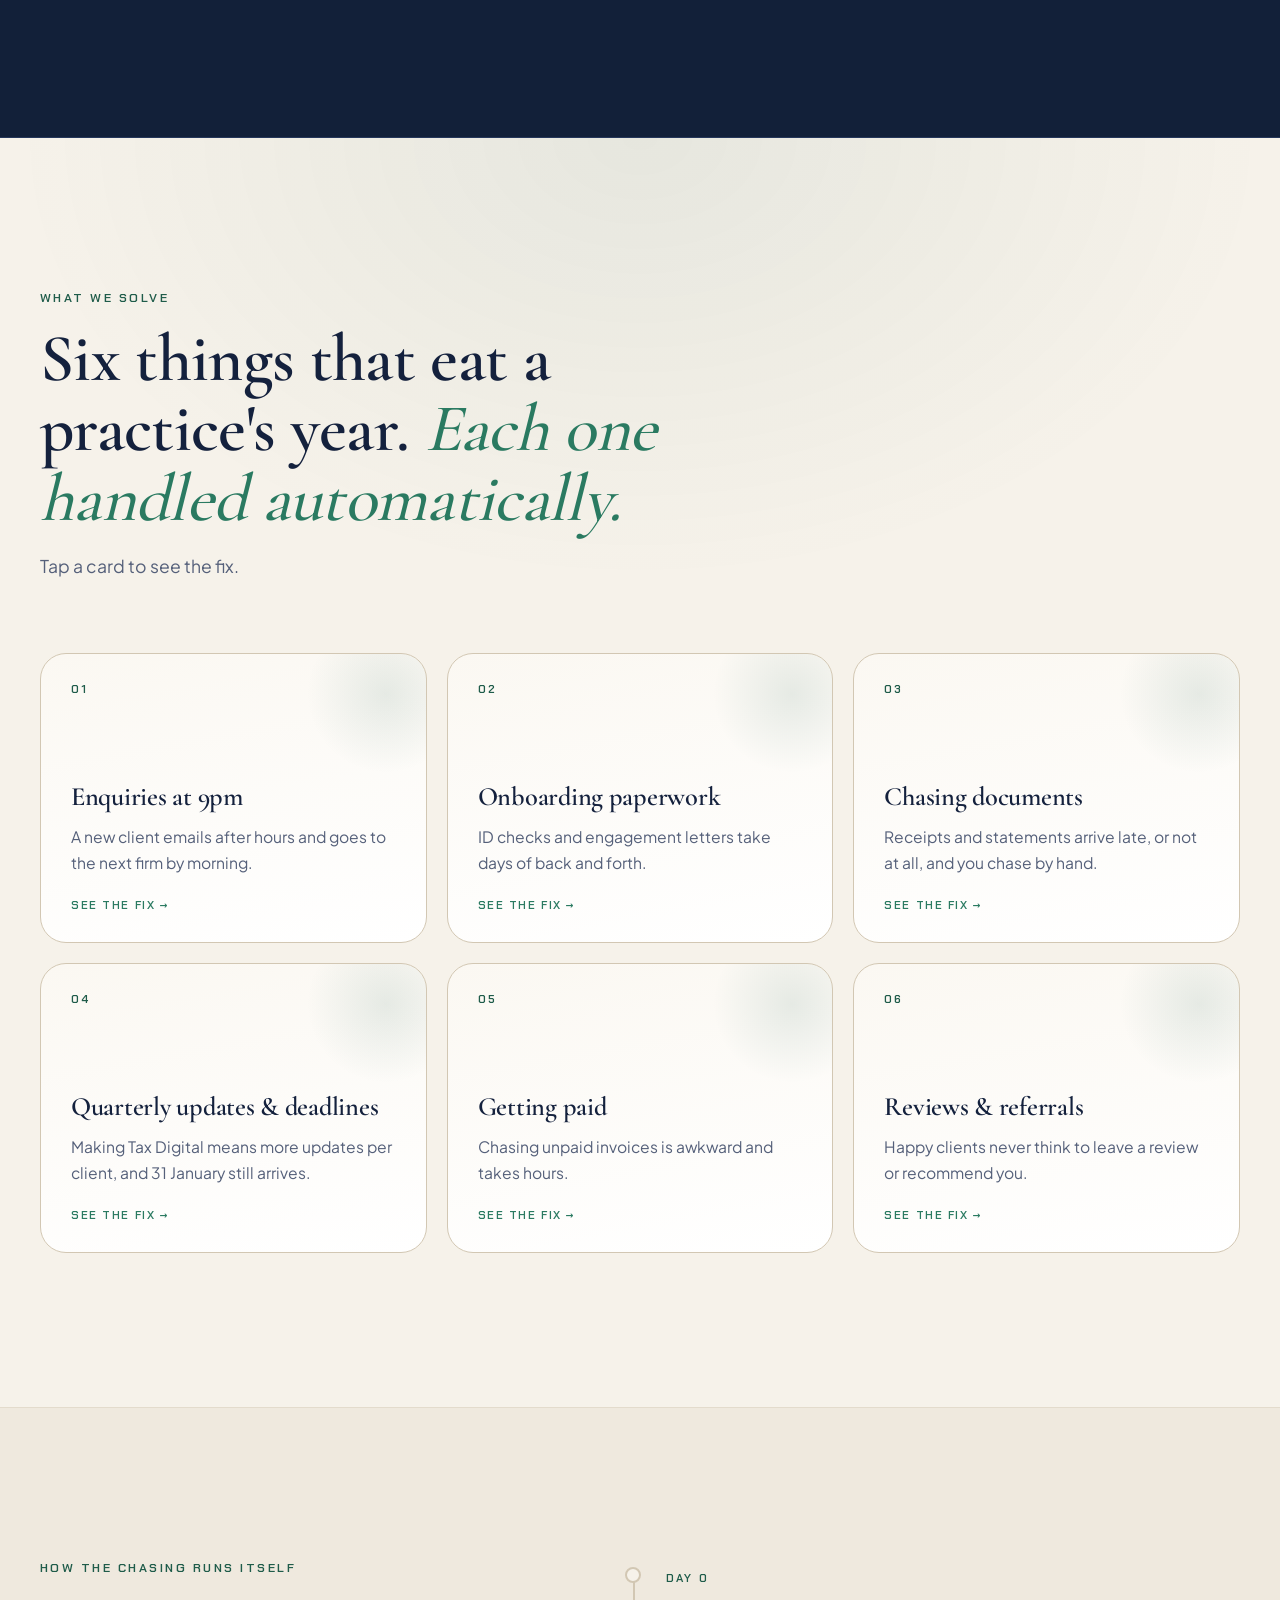
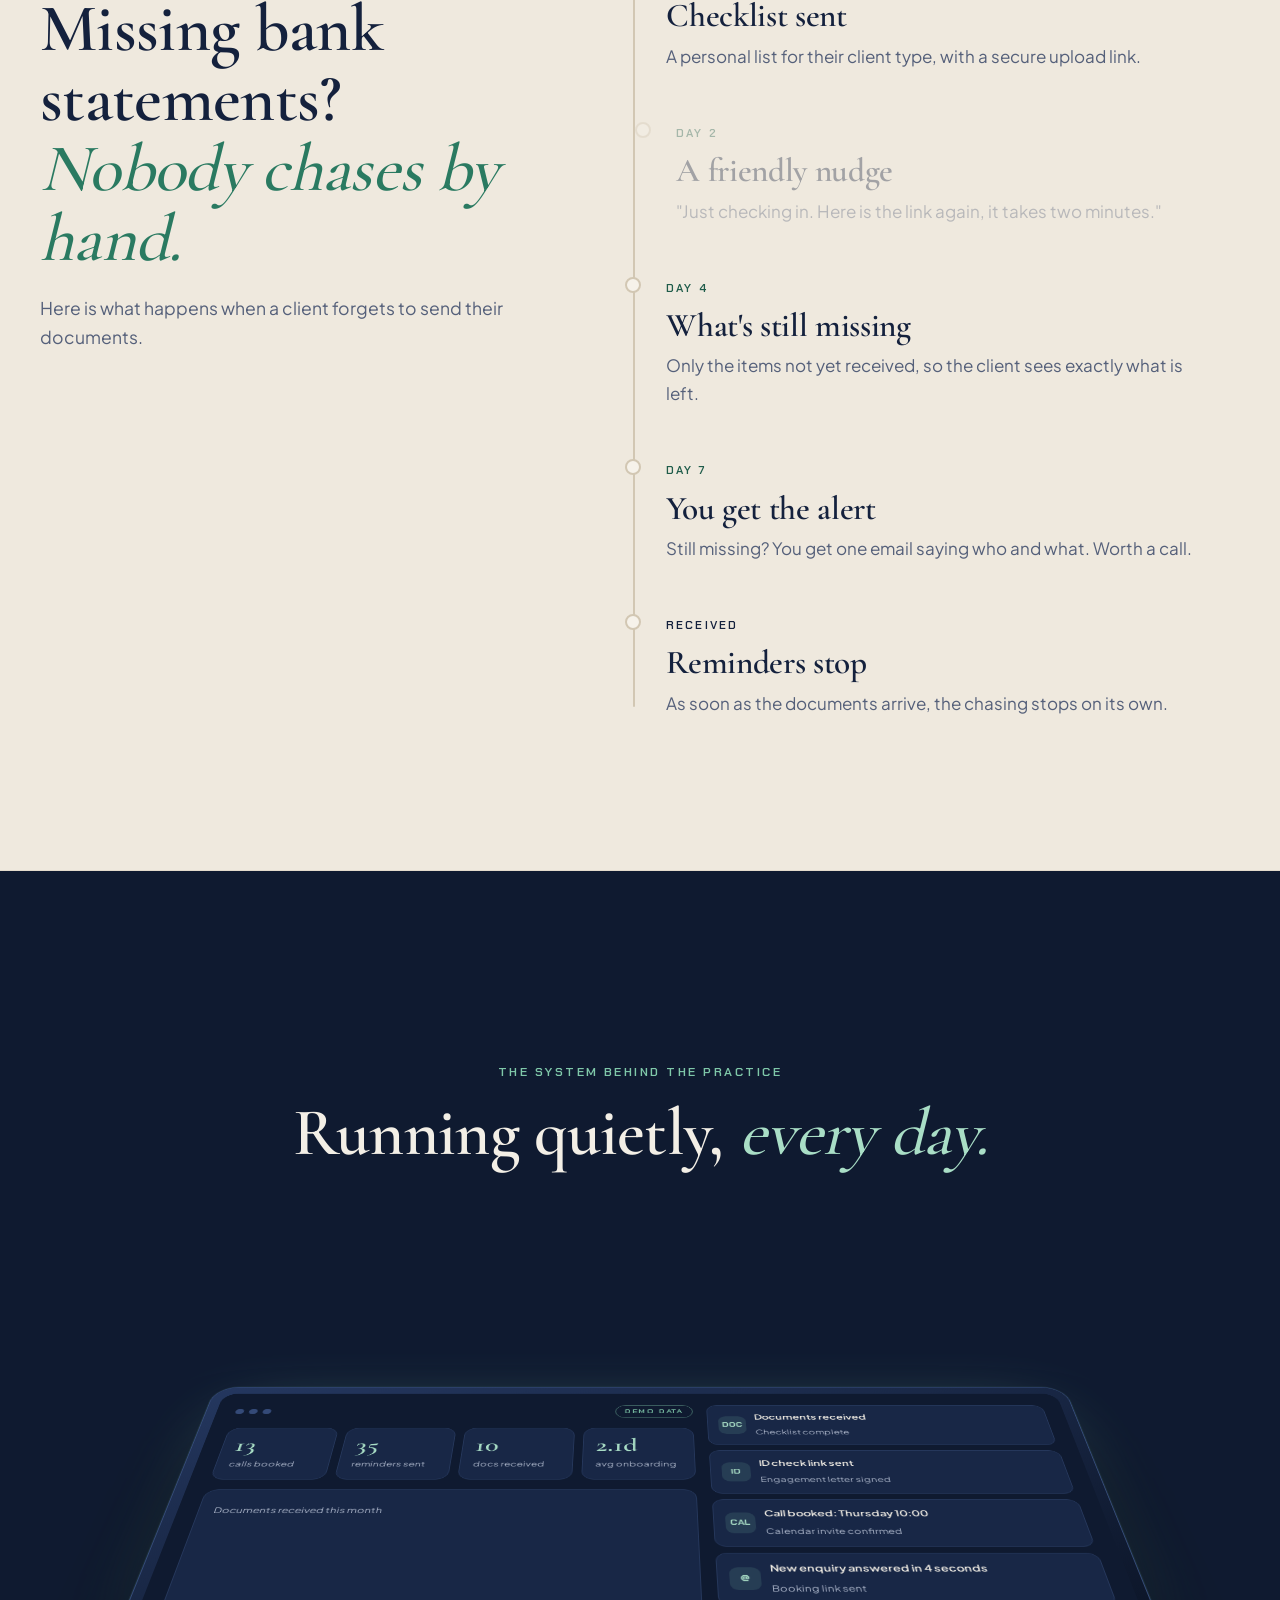
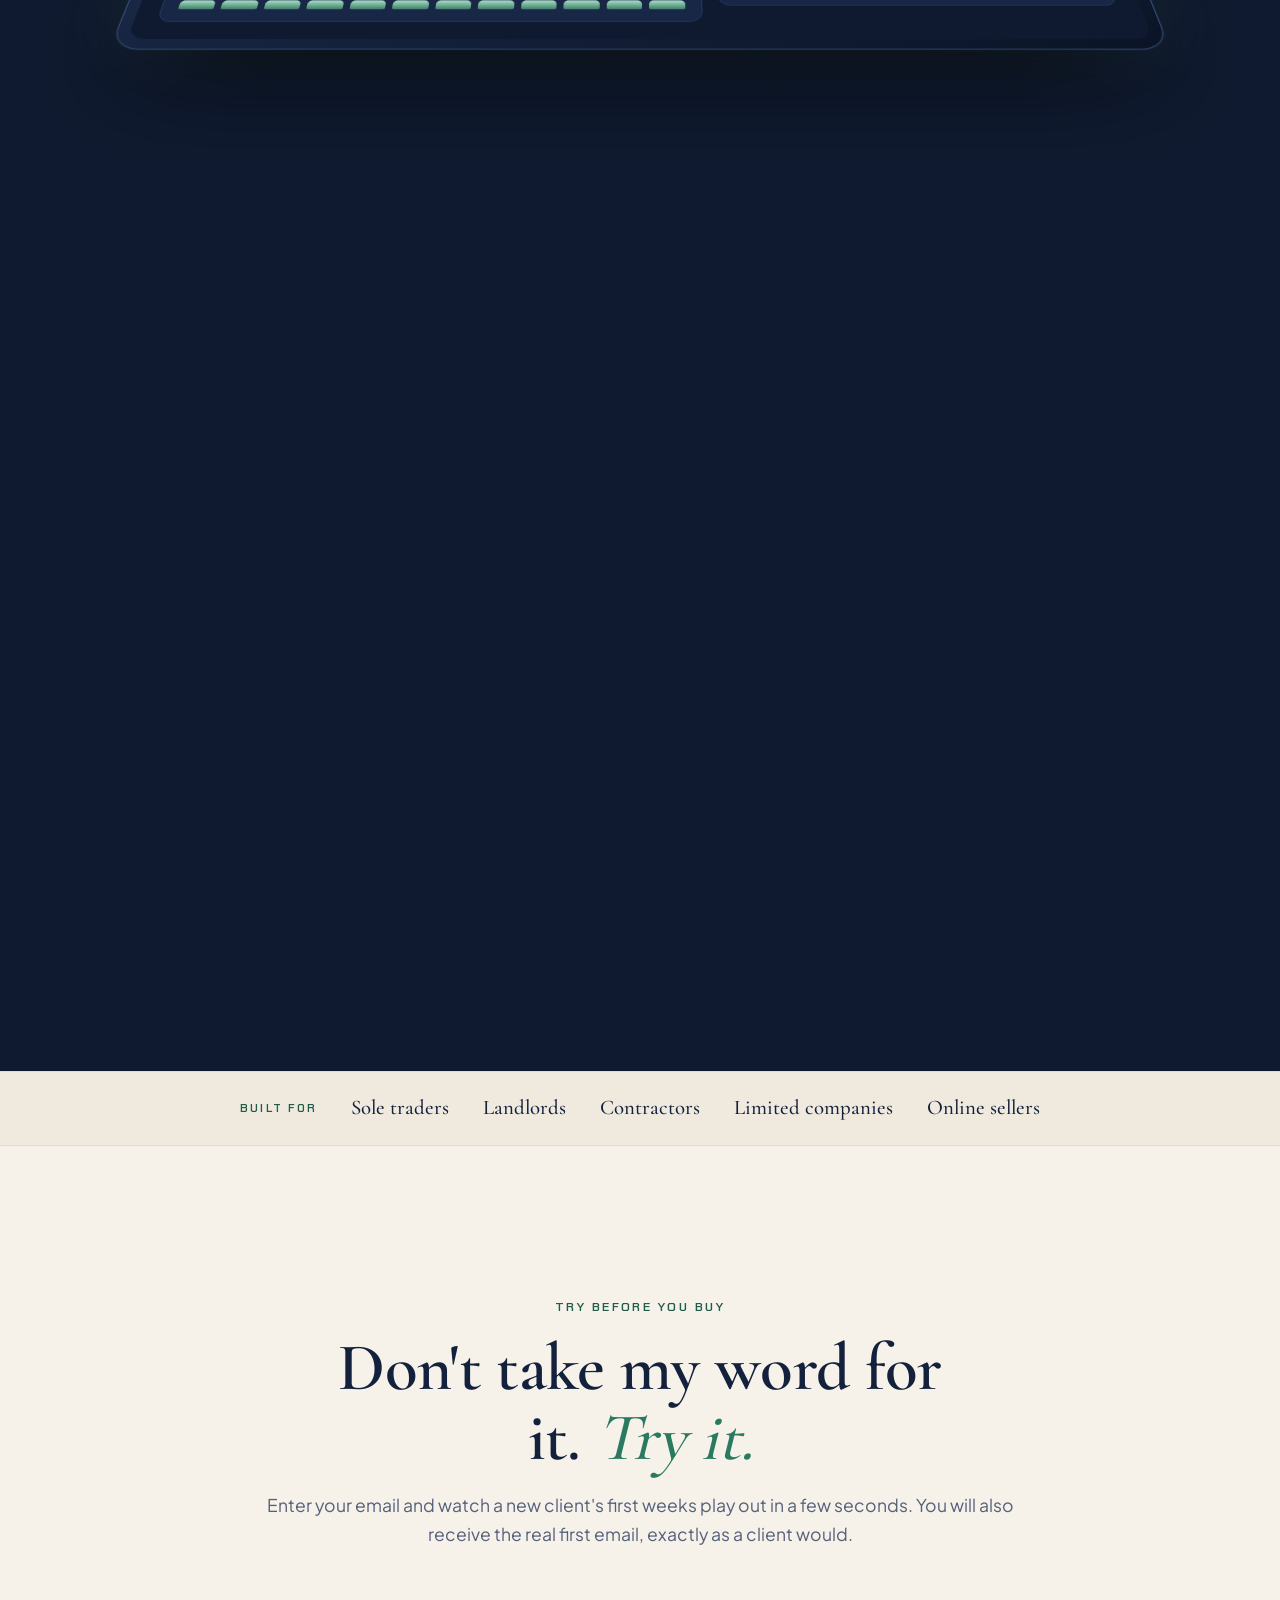
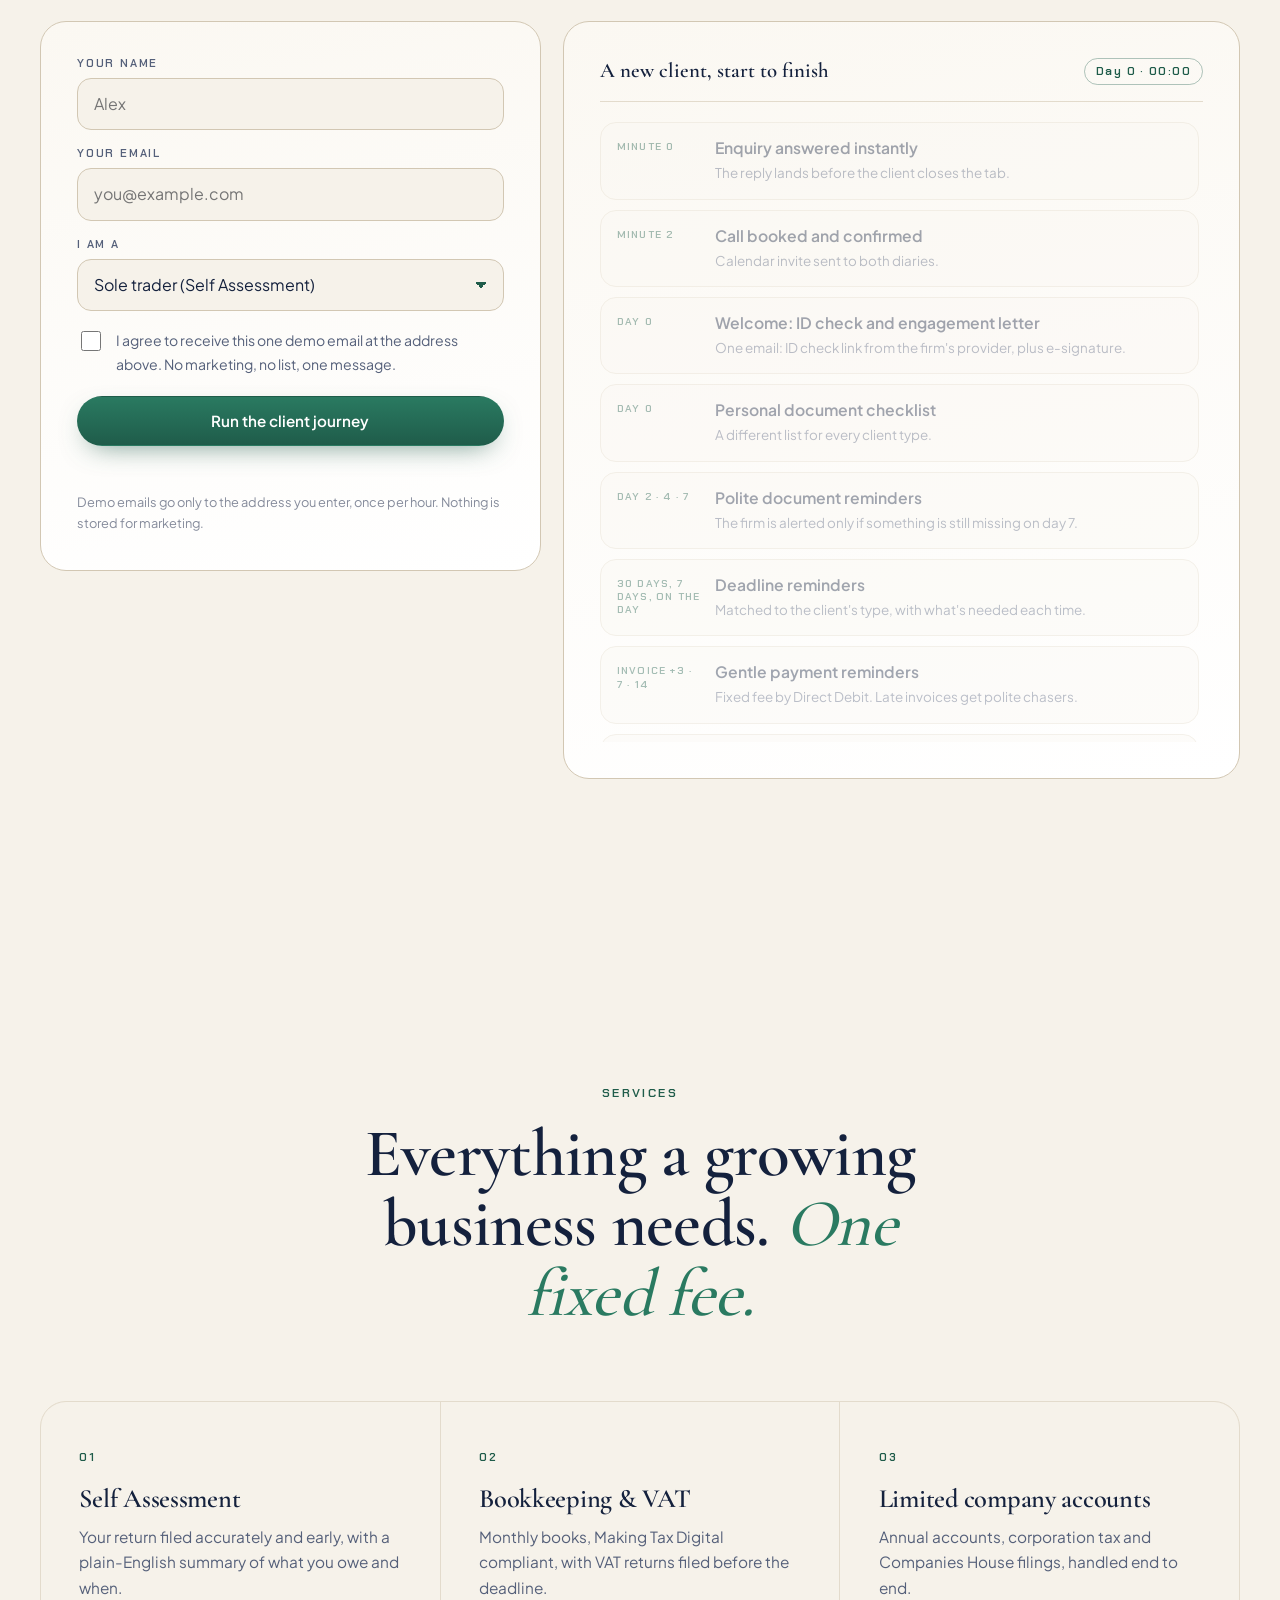
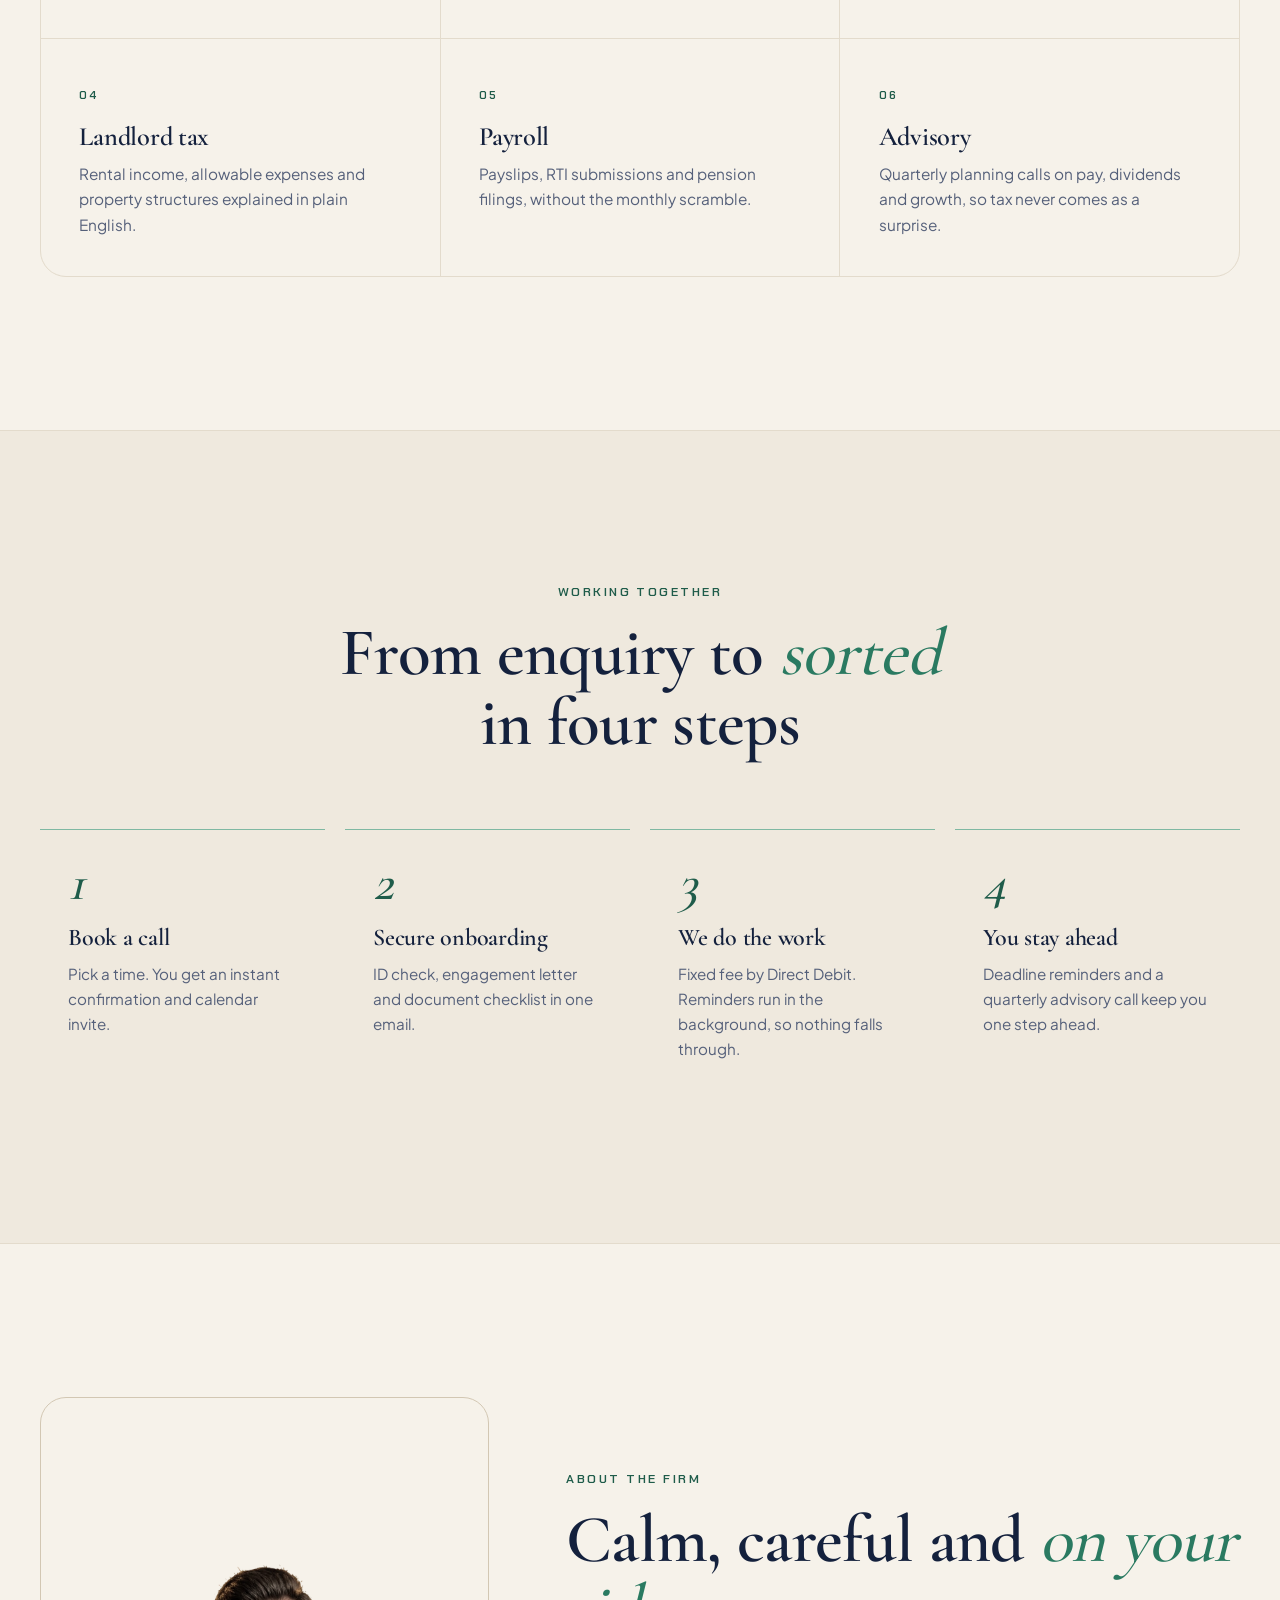
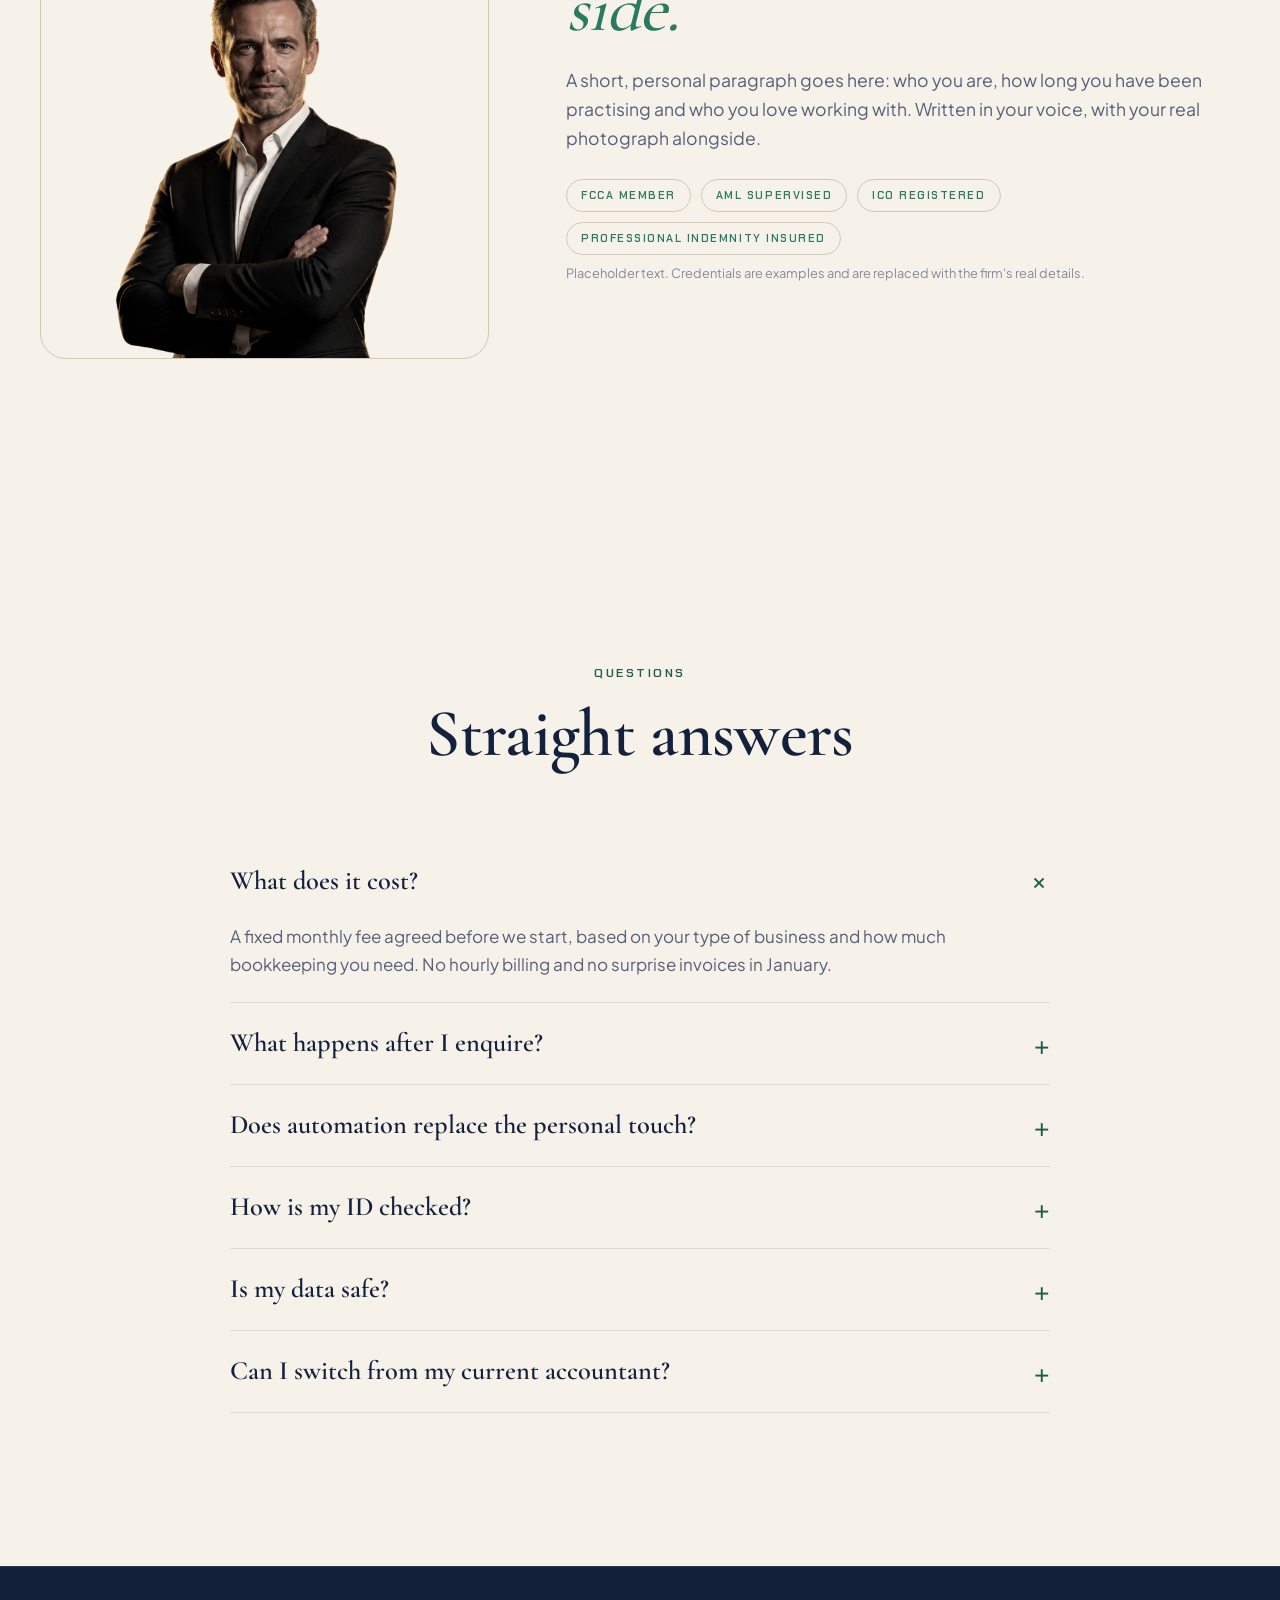
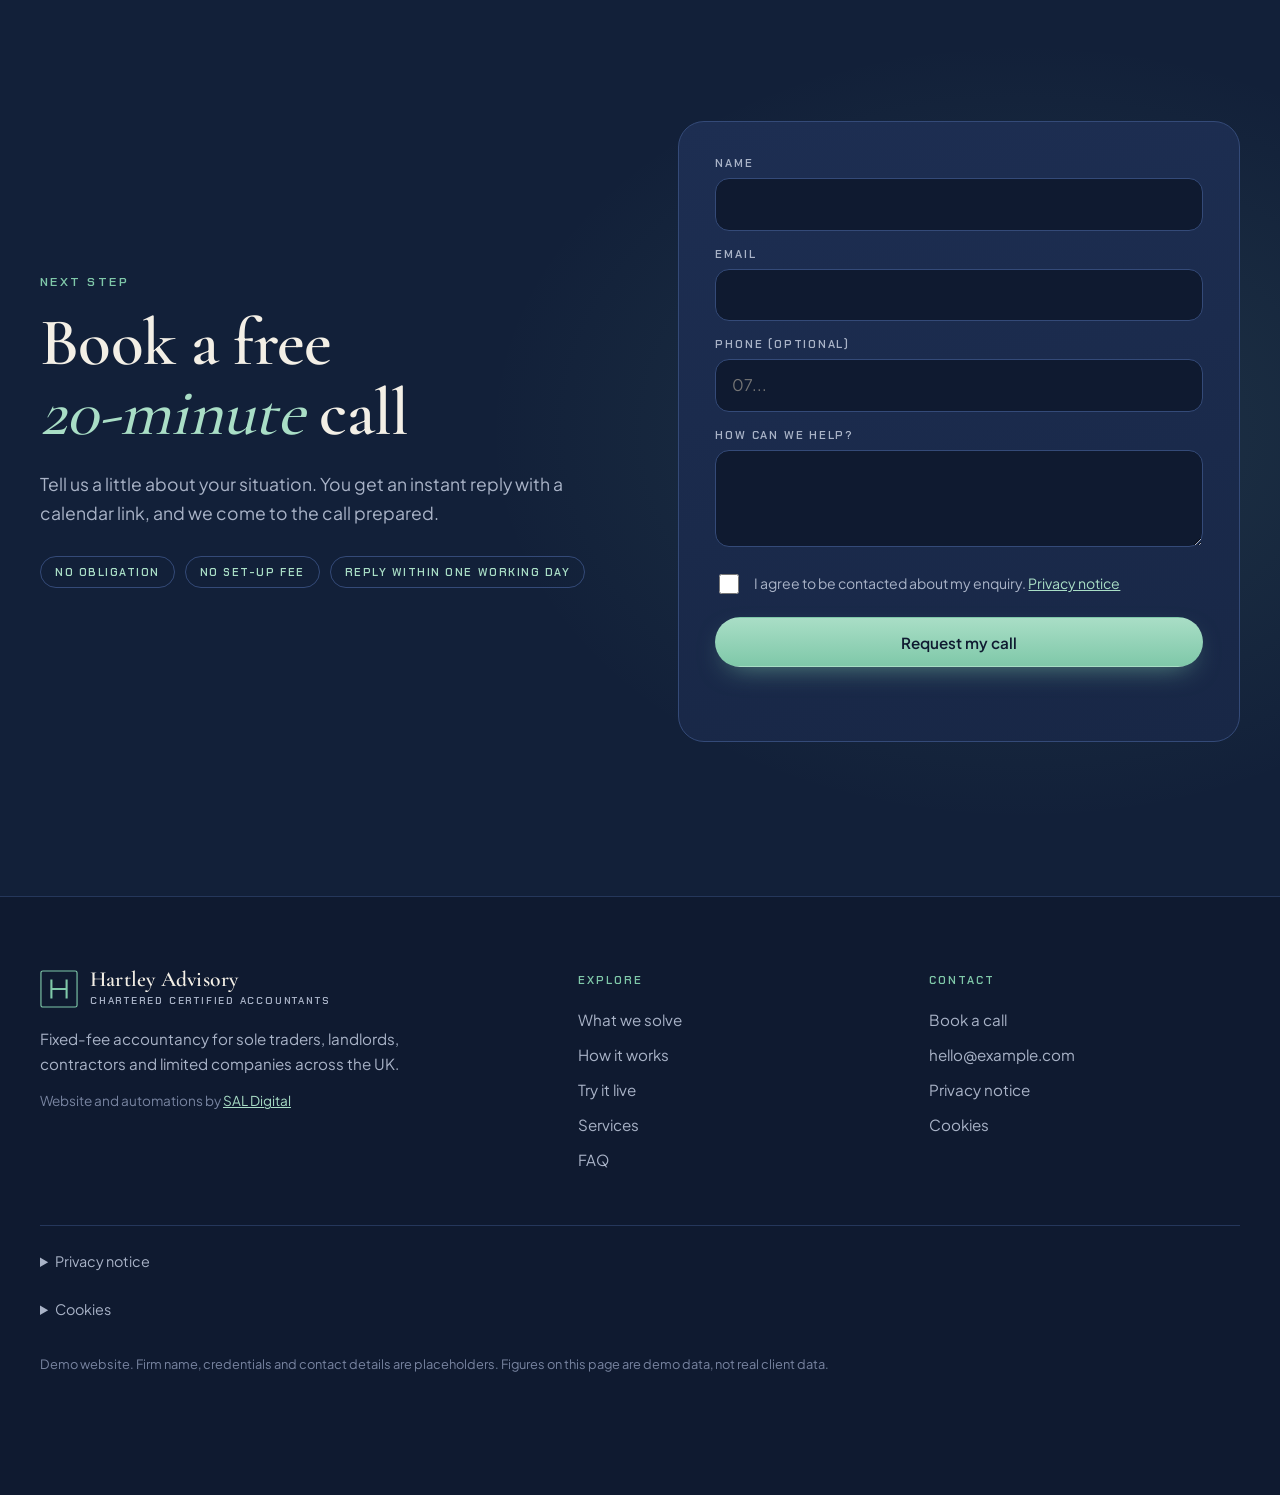
==== commit f6cc8faa: "Redesign demo site: ivory, navy and emerald with scroll animations - New hero with animated reminder" ====
--- a/index.html
+++ b/index.html
@@ -2,207 +2,250 @@
 <html lang="en-GB">
 <head>
 <meta charset="utf-8">
-<meta name="viewport" content="width=device-width,initial-scale=1">
-<title>Hartley Advisory | Chartered Accountants for Sole Traders, Landlords and Limited Companies</title>
-<meta name="description" content="Fixed-fee accountancy with same-day replies, automatic deadline reminders and a client portal that does the chasing for you. Book a free 20-minute call.">
-<meta property="og:title" content="Hartley Advisory | Your accountant. Now your advisor.">
-<meta property="og:description" content="Fixed fees, clear deadlines, same-day replies. Try the automations live before you buy.">
+<meta name="viewport" content="width=device-width,initial-scale=1,viewport-fit=cover">
+<title>Hartley Advisory | Fixed-fee accountants for sole traders, landlords and limited companies</title>
+<meta name="description" content="Fixed-fee accountants for sole traders, landlords and limited companies. Instant replies, automatic document reminders and deadline alerts, so nothing gets missed. Book a free 20-minute call.">
+<meta property="og:title" content="Hartley Advisory | Tax, books and deadlines. Handled.">
+<meta property="og:description" content="Fixed fees, automatic document reminders and deadline alerts. Try the client journey live.">
 <meta property="og:type" content="website">
 <meta property="og:image" content="https://imsal007.github.io/Accontants-demo-automation-website-/assets/og.png">
 <meta property="og:image:width" content="1200"><meta property="og:image:height" content="630">
-<meta name="theme-color" content="#E9E7E3">
+<meta property="og:url" content="https://imsal007.github.io/Accontants-demo-automation-website-/">
+<meta name="twitter:card" content="summary_large_image">
+<meta name="theme-color" content="#F6F2EA">
 <link rel="canonical" href="https://imsal007.github.io/Accontants-demo-automation-website-/">
 <meta name="robots" content="index,follow">
-<meta property="og:url" content="https://imsal007.github.io/Accontants-demo-automation-website-/">
-<meta name="twitter:card" content="summary_large_image">
-<link rel="preload" href="assets/portrait.webp" as="image" type="image/webp">
-<link rel="preload" href="assets/fonts/Bricolage-ExtraBold.woff2" as="font" type="font/woff2" crossorigin>
+<link rel="preload" href="assets/fonts/CormorantGaramond-SemiBold.woff2" as="font" type="font/woff2" crossorigin>
+<link rel="preload" href="assets/fonts/PlusJakartaSans-Regular.woff2" as="font" type="font/woff2" crossorigin>
 <link rel="stylesheet" href="styles.css">
 <script type="application/ld+json">
 {"@context":"https://schema.org","@type":"AccountingService","name":"Hartley Advisory","description":"Fixed-fee accountancy for sole traders, landlords, contractors and limited companies in the UK.","areaServed":"GB","priceRange":"££","url":"https://imsal007.github.io/Accontants-demo-automation-website-/","image":"https://imsal007.github.io/Accontants-demo-automation-website-/assets/og.png","founder":{"@type":"Person","name":"James Hartley (placeholder)"},"knowsAbout":["Self Assessment","VAT","Making Tax Digital","Limited company accounts","Payroll","Landlord tax"]}
 </script>
 </head>
 <body>
-<div class="grain" aria-hidden="true"></div><div class="cursor-glow" id="glow" aria-hidden="true"></div>
-
-<div class="ribbon">Demo site by <a href="https://saldigital.co" target="_blank" rel="noopener">SAL Digital</a>. Every automation on this page is live. Try it before you buy: <a href="#try">run the demo</a></div>
-
-<nav class="top" id="nav">
+<div class="grain" aria-hidden="true"></div>
+
+<div class="ribbon"><span>Demo website by <a href="https://saldigital.co" target="_blank" rel="noopener">SAL Digital</a>. Names and details are placeholders.</span> <a href="#try" class="ribbon-cta">Try the live demo &darr;</a></div>
+
+<nav class="top" id="nav" aria-label="Main">
   <div class="wrap nav-in">
-    <a href="#top" class="brand" aria-label="Hartley Advisory home"><span class="mark">H</span><span><b data-firm>Hartley Advisory</b><small>Chartered Accountants</small></span></a>
-    <div class="links"><a href="#system">The system</a><a href="#fixes">What we fix</a><a href="#try">Try it live</a><a href="#services">Services</a><a href="#about">About</a><a href="#faq">FAQ</a></div>
-    <div class="nav-cta"><a class="btn btn-ghost" href="#try">Try the demo</a><a class="btn btn-gold" href="#book">Book a call</a><button class="burger" id="burger" aria-label="Menu"><span></span><span></span><span></span></button></div>
-  </div>
-  <div class="mobile-menu" id="mm"><a href="#fixes">What we fix</a><a href="#try">Try it live</a><a href="#services">Services</a><a href="#about">About</a><a href="#faq">FAQ</a><a href="#book">Book a call</a></div>
+    <a href="#top" class="brand" aria-label="Hartley Advisory home">
+      <svg class="mono" viewBox="0 0 40 40" aria-hidden="true"><rect x="1" y="1" width="38" height="38" rx="2" fill="none" stroke="currentColor" stroke-width="1.2"/><path d="M12 10v20M28 10v20M12 20h16" stroke="currentColor" stroke-width="2.2" fill="none"/></svg>
+      <span><b data-cfg="firm">Hartley Advisory</b><small data-cfg="tag">Chartered Certified Accountants</small></span>
+    </a>
+    <div class="links"><a href="#solve">What we solve</a><a href="#chase">How it works</a><a href="#try">Try it live</a><a href="#services">Services</a><a href="#faq">FAQ</a></div>
+    <a class="btn btn-gold nav-cta" href="#book">Book a call</a>
+    <button class="burger" id="burger" aria-label="Open menu" aria-expanded="false" aria-controls="mm"><span></span><span></span></button>
+  </div>
+  <div class="mobile-menu" id="mm"><a href="#solve">What we solve</a><a href="#chase">How it works</a><a href="#try">Try it live</a><a href="#services">Services</a><a href="#about">About</a><a href="#faq">FAQ</a><a href="#book" class="mm-cta">Book a free call</a></div>
 </nav>
 
-<header class="cine" id="top">
-  <div class="layer" data-depth="0.15"><div class="giant" aria-hidden="true" id="giant">HARTLEY</div></div>
-  <div class="layer" data-depth="0.45"><div class="portrait"><img src="assets/portrait.webp" alt="James Hartley, chartered accountant (placeholder portrait)" width="900" height="1125" fetchpriority="high"></div></div>
-  <div class="sweep"></div>
-  <span class="ph-label">Placeholder portrait</span>
-  <h1 class="sr-only" style="position:absolute;width:1px;height:1px;overflow:hidden;clip:rect(0 0 0 0)">James Hartley, chartered accountant at Hartley Advisory</h1>
-  <div class="cine-ui">
-    <div class="tagline">Tax.<br>Books.<br>Numbers.<b>Sorted.</b><small>James Hartley FCCA</small></div>
-    <div class="hero-cta"><a class="btn btn-gold" href="#book">Let's talk &rarr;</a><p><b>15+ years</b>Chartered accountant</p></div>
-    <div class="scroll-hint">SCROLL<i></i></div>
-  </div>
+<header class="hero" id="top">
+  <div class="hero-light" aria-hidden="true"></div>
+  <div class="wrap hero-in">
+    <div class="hero-copy">
+      <p class="eyebrow rise" style="--d:.1s">Fixed-fee accountants &middot; Sole traders, landlords &amp; limited companies</p>
+      <h1 class="rise" style="--d:.25s">Tax, books and deadlines.<br><em>Handled.</em></h1>
+      <p class="hero-sub rise" style="--d:.45s">One fixed monthly fee. Documents, reminders and deadlines are chased automatically, so you never get a panicked email in January.</p>
+      <div class="hero-ctas rise" style="--d:.6s"><a class="btn btn-gold" href="#book">Book a free 20-minute call</a><a class="btn btn-line" href="#try">Watch the client journey</a></div>
+      <ul class="hero-trust rise" style="--d:.75s"><li>Fixed monthly fee</li><li>Making Tax Digital ready</li><li>Reply within one working day</li></ul>
+    </div>
+    <div class="hero-visual rise" style="--d:.35s">
+      <figure class="portrait">
+        <img src="assets/portrait.webp" alt="James Hartley (placeholder portrait)" width="900" height="1125" fetchpriority="high">
+        <figcaption><b data-cfg="person">James Hartley</b><span data-cfg="cred">FCCA</span></figcaption>
+      </figure>
+      <div class="notes" id="notes" aria-label="Illustration: automatic document reminders arriving" role="img"></div>
+      <span class="illus">Illustration</span>
+    </div>
+  </div>
+  <a href="#statement" class="scroll-cue" aria-label="Scroll down"><span></span></a>
 </header>
 
-<section class="statement dark">
-  <div class="wrap">
-    <h2 id="stmt" data-words="You have an accountant. Good.|Now get an *advisor.*"></h2>
-    <p class="reveal">I don't just tell you what happened. I tell you what happens next, and the system makes sure nothing gets missed in between.</p>
-  </div>
-</section>
-
-<section class="show dark" id="system">
-  <div class="show-pin">
-    <div class="show-title"><span class="eyebrow">The system behind the service</span><h2>Running <span class="gold">while you sleep.</span></h2></div>
+<section class="statement ink" id="statement">
+  <div class="wrap">
+    <h2 id="stmt" data-words="You have an accountant. Good.|Now get one who *never* lets a deadline *slip.*">You have an accountant. Good. Now get one who never lets a deadline slip.</h2>
+    <p class="reveal">I don't just tell you what happened. I tell you what happens next, and the system behind the practice makes sure nothing gets missed in between.</p>
+  </div>
+</section>
+
+<section id="solve" class="solve">
+  <div class="wrap">
+    <div class="head">
+      <p class="eyebrow reveal">What we solve</p>
+      <h2 class="reveal">Six things that eat a practice's year. <em>Each one handled automatically.</em></h2>
+      <p class="lead reveal">Tap a card to see the fix.</p>
+    </div>
+    <div class="flip-grid">
+      <button class="flip reveal" type="button" aria-label="Enquiries at 9pm: show the fix"><div class="flip-in"><div class="face front"><span class="n">01</span><h3>Enquiries at 9pm</h3><p>A new client emails after hours and goes to the next firm by morning.</p><span class="tag">See the fix &rarr;</span></div><div class="face back"><span class="n">01 &middot; Fixed</span><h3>Answered in seconds</h3><p>An instant, personal reply with a booking link, so the call is in your diary before they close the tab.</p><span class="tag">Instant reply + booking</span></div></div></button>
+      <button class="flip reveal" type="button" aria-label="Onboarding and ID checks: show the fix"><div class="flip-in"><div class="face front"><span class="n">02</span><h3>Onboarding paperwork</h3><p>ID checks and engagement letters take days of back and forth.</p><span class="tag">See the fix &rarr;</span></div><div class="face back"><span class="n">02 &middot; Fixed</span><h3>One welcome email</h3><p>The ID check link from your chosen provider, the engagement letter to sign and a checklist for their client type.</p><span class="tag">ID request + e-sign + checklist</span></div></div></button>
+      <button class="flip reveal" type="button" aria-label="Chasing documents: show the fix"><div class="flip-in"><div class="face front"><span class="n">03</span><h3>Chasing documents</h3><p>Receipts and statements arrive late, or not at all, and you chase by hand.</p><span class="tag">See the fix &rarr;</span></div><div class="face back"><span class="n">03 &middot; Fixed</span><h3>Chased politely, for you</h3><p>Reminders on day 2, 4 and 7. You only hear about it if something is still missing.</p><span class="tag">Reminder sequence + alert</span></div></div></button>
+      <button class="flip reveal" type="button" aria-label="Quarterly updates and deadlines: show the fix"><div class="flip-in"><div class="face front"><span class="n">04</span><h3>Quarterly updates &amp; deadlines</h3><p>Making Tax Digital means more updates per client, and 31 January still arrives.</p><span class="tag">See the fix &rarr;</span></div><div class="face back"><span class="n">04 &middot; Fixed</span><h3>Reminded on time</h3><p>Reminders 30 days, 7 days and on the day, matched to each client: quarterly update, Self Assessment, VAT or company accounts.</p><span class="tag">Deadline engine by client type</span></div></div></button>
+      <button class="flip reveal" type="button" aria-label="Getting paid: show the fix"><div class="flip-in"><div class="face front"><span class="n">05</span><h3>Getting paid</h3><p>Chasing unpaid invoices is awkward and takes hours.</p><span class="tag">See the fix &rarr;</span></div><div class="face back"><span class="n">05 &middot; Fixed</span><h3>Paid without the awkwardness</h3><p>Fixed fee by Direct Debit. If an invoice runs late, gentle chasers go out on day 3, 7 and 14.</p><span class="tag">Direct Debit + chasers</span></div></div></button>
+      <button class="flip reveal" type="button" aria-label="Reviews and referrals: show the fix"><div class="flip-in"><div class="face front"><span class="n">06</span><h3>Reviews &amp; referrals</h3><p>Happy clients never think to leave a review or recommend you.</p><span class="tag">See the fix &rarr;</span></div><div class="face back"><span class="n">06 &middot; Fixed</span><h3>Asked at the right moment</h3><p>Seven days after the work is done, a one-tap review request and a personal referral link.</p><span class="tag">Review + referral link</span></div></div></button>
+    </div>
+  </div>
+</section>
+
+<section id="chase" class="chase">
+  <div class="wrap chase-in">
+    <div class="chase-head">
+      <p class="eyebrow reveal">How the chasing runs itself</p>
+      <h2 class="reveal">Missing bank statements? <em>Nobody chases by hand.</em></h2>
+      <p class="lead reveal">Here is what happens when a client forgets to send their documents.</p>
+    </div>
+    <ol class="track" id="track">
+      <li><span class="day">Day 0</span><h3>Checklist sent</h3><p>A personal list for their client type, with a secure upload link.</p></li>
+      <li><span class="day">Day 2</span><h3>A friendly nudge</h3><p>"Just checking in. Here is the link again, it takes two minutes."</p></li>
+      <li><span class="day">Day 4</span><h3>What's still missing</h3><p>Only the items not yet received, so the client sees exactly what is left.</p></li>
+      <li><span class="day">Day 7</span><h3>You get the alert</h3><p>Still missing? You get one email saying who and what. Worth a call.</p></li>
+      <li class="done"><span class="day">Received</span><h3>Reminders stop</h3><p>As soon as the documents arrive, the chasing stops on its own.</p></li>
+    </ol>
+  </div>
+</section>
+
+<section class="system ink" id="system">
+  <div class="system-pin">
+    <div class="wrap system-head">
+      <p class="eyebrow">The system behind the practice</p>
+      <h2>Running quietly, <em>every day.</em></h2>
+    </div>
     <div class="screen" id="screen">
       <div class="frame">
-        <div class="dash" aria-label="Example practice dashboard (sample data)">
+        <div class="dash" aria-label="Example practice dashboard with demo data">
           <div>
-            <div class="dash-top"><div class="dots"><i></i><i></i><i></i></div><div class="live">LIVE</div></div>
-            <div class="stats"><div class="stat"><b id="s1">12</b><span>calls booked</span></div><div class="stat"><b id="s2">31</b><span>reminders sent</span></div><div class="stat"><b id="s3">0</b><span>missed deadlines</span></div><div class="stat"><b id="s4">2.1d</b><span>avg onboarding</span></div></div>
+            <div class="dash-top"><div class="dots"><i></i><i></i><i></i></div><span class="demo-tag">Demo data</span></div>
+            <div class="stats"><div class="stat"><b id="s1">12</b><span>calls booked</span></div><div class="stat"><b id="s2">31</b><span>reminders sent</span></div><div class="stat"><b id="s3">9</b><span>docs received</span></div><div class="stat"><b id="s4">2.1d</b><span>avg onboarding</span></div></div>
             <div class="chart"><small>Documents received this month</small><div class="bars" id="bars"><i></i><i></i><i></i><i></i><i></i><i></i><i></i><i></i><i></i><i></i><i></i><i></i></div></div>
           </div>
           <div class="feed" id="feed"></div>
         </div>
       </div>
-      <div class="badge">SAMPLE DATA</div>
-      <div class="screen-reflect"></div>
     </div>
   </div>
 </section>
 
 <div class="aud"><div class="wrap aud-in"><b>Built for</b><span>Sole traders</span><span>Landlords</span><span>Contractors</span><span>Limited companies</span><span>Online sellers</span></div></div>
 
-<section id="fixes" class="studio">
-  <div class="studio-glow" aria-hidden="true"></div>
-  <div class="wrap">
-    <div class="center studio-head">
-      <p class="studio-kicker reveal">Nobody cares what you sell.</p>
-      <h2 class="studio-giant reveal">They care what it <span>fixes.</span></h2>
-      <p class="lead reveal">Six things that eat a client's year, each one handled automatically.</p>
-    </div>
-    <div class="flip-grid"><button class="flip" type="button" aria-label="Enquiries at 9pm: show the fix"><div class="flip-in"><div class="face front"><span class="n">01 / THE PROBLEM</span><h3>Enquiries at 9pm</h3><p>A new client emails after hours and goes to the next firm by morning.</p><span class="tag">Tap to see the fix &rarr;</span><span class="big">01</span></div><div class="face back"><span class="n">01 / THE FIX</span><h3>Fixed.</h3><p>Instant reply with a booking link, so the call is in your diary before they close the tab.</p><span class="tag">Instant reply + calendar booking</span></div></div></button><button class="flip" type="button" aria-label="Onboarding and ID checks: show the fix"><div class="flip-in"><div class="face front"><span class="n">02 / THE PROBLEM</span><h3>Onboarding and ID checks</h3><p>Anti-money-laundering checks and engagement letters take days of back and forth.</p><span class="tag">Tap to see the fix &rarr;</span><span class="big">02</span></div><div class="face back"><span class="n">02 / THE FIX</span><h3>Fixed.</h3><p>The client gets a secure ID check, a signable engagement letter and a checklist for their type, in one email.</p><span class="tag">AML request + e-sign + checklist</span></div></div></button><button class="flip" type="button" aria-label="Chasing documents: show the fix"><div class="flip-in"><div class="face front"><span class="n">03 / THE PROBLEM</span><h3>Chasing documents</h3><p>Receipts and statements arrive late, or not at all, and you chase by hand.</p><span class="tag">Tap to see the fix &rarr;</span><span class="big">03</span></div><div class="face back"><span class="n">03 / THE FIX</span><h3>Fixed.</h3><p>Polite reminders at 48 hours, 4 days and 7 days. You are only alerted if it is still missing.</p><span class="tag">Reminder sequence with escalation</span></div></div></button><button class="flip" type="button" aria-label="Deadline panic: show the fix"><div class="flip-in"><div class="face front"><span class="n">04 / THE PROBLEM</span><h3>Deadline panic</h3><p>31 January arrives and half your clients have sent nothing.</p><span class="tag">Tap to see the fix &rarr;</span><span class="big">04</span></div><div class="face back"><span class="n">04 / THE FIX</span><h3>Fixed.</h3><p>Reminders 30 days, 7 days and on the day, matched to each client's type: Self Assessment, VAT or company accounts.</p><span class="tag">Deadline engine by client type</span></div></div></button><button class="flip" type="button" aria-label="Getting paid: show the fix"><div class="flip-in"><div class="face front"><span class="n">05 / THE PROBLEM</span><h3>Getting paid</h3><p>Chasing unpaid invoices is awkward and takes hours.</p><span class="tag">Tap to see the fix &rarr;</span><span class="big">05</span></div><div class="face back"><span class="n">05 / THE FIX</span><h3>Fixed.</h3><p>Fixed monthly fee by Direct Debit. If an invoice does run late, gentle chasers go out on day 3, 7 and 14.</p><span class="tag">Direct Debit + late-payment chaser</span></div></div></button><button class="flip" type="button" aria-label="Reviews and referrals: show the fix"><div class="flip-in"><div class="face front"><span class="n">06 / THE PROBLEM</span><h3>Reviews and referrals</h3><p>Happy clients never think to leave a review or recommend you.</p><span class="tag">Tap to see the fix &rarr;</span><span class="big">06</span></div><div class="face back"><span class="n">06 / THE FIX</span><h3>Fixed.</h3><p>Seven days after the work is done, a one-tap review request and a personal referral link go out automatically.</p><span class="tag">Review request + referral link</span></div></div></button></div>
-    <p class="hint">Hover or tap a card</p>
-  </div>
-</section>
-
-<section id="try" class="alt">
-  <div class="wrap">
-    <div class="center"><span class="eyebrow">Try before you buy</span>
-    <h2 class="reveal">Don't take my word for it. <span class="gold">Try it.</span></h2>
-    <p class="lead reveal">Enter your email and watch a new client's first three weeks play out in ten seconds. You will also receive the real first email, exactly as a client would.</p></div>
+<section id="try" class="try">
+  <div class="wrap">
+    <div class="head center">
+      <p class="eyebrow reveal">Try before you buy</p>
+      <h2 class="reveal">Don't take my word for it. <em>Try it.</em></h2>
+      <p class="lead reveal">Enter your email and watch a new client's first weeks play out in a few seconds. You will also receive the real first email, exactly as a client would.</p>
+    </div>
     <div class="demo">
       <form class="card reveal" id="demoForm" novalidate>
-        <div class="field"><label for="dn">YOUR NAME</label><input id="dn" name="name" autocomplete="given-name" placeholder="Alex" required></div>
-        <div class="field"><label for="de">YOUR EMAIL</label><input id="de" name="email" type="email" autocomplete="email" placeholder="you@example.com" required></div>
-        <div class="field"><label for="dt">I AM A</label>
+        <div class="field"><label for="dn">Your name</label><input id="dn" name="name" autocomplete="given-name" placeholder="Alex" required></div>
+        <div class="field"><label for="de">Your email</label><input id="de" name="email" type="email" autocomplete="email" placeholder="you@example.com" required></div>
+        <div class="field"><label for="dt">I am a</label>
           <select id="dt" name="type"><option value="sole">Sole trader (Self Assessment)</option><option value="landlord">Landlord</option><option value="ltd">Limited company director</option><option value="contractor">Contractor</option></select></div>
         <input class="hp" type="text" name="company_website" tabindex="-1" autocomplete="off" aria-hidden="true">
         <label class="check"><input type="checkbox" id="dc" required><span>I agree to receive this one demo email at the address above. No marketing, no list, one message.</span></label>
-        <button class="btn btn-gold" id="demoBtn" type="submit" style="width:100%">Run the client journey</button>
-        <div class="status" id="demoStatus" role="status"></div>
+        <button class="btn btn-gold btn-block" id="demoBtn" type="submit">Run the client journey</button>
+        <div class="status" id="demoStatus" role="status" aria-live="polite"></div>
         <p class="note">Demo emails go only to the address you enter, once per hour. Nothing is stored for marketing.</p>
       </form>
-      <div class="card reveal">
-        <div class="tl-head"><b>A new client, start to finish</b><span class="clock" id="clock">Day 0 · 00:00</span></div>
+      <div class="card inbox reveal">
+        <div class="tl-head"><b>A new client, start to finish</b><span class="clock" id="clock">Day 0 &middot; 00:00</span></div>
         <div class="tl" id="tl"></div>
       </div>
     </div>
   </div>
 </section>
 
-<section id="services">
-  <div class="wrap">
-    <div class="center"><span class="eyebrow">Services</span>
-    <h2 class="reveal">Everything a growing business needs. <span class="gold">One fixed fee.</span></h2></div>
+<section id="services" class="services">
+  <div class="wrap">
+    <div class="head center"><p class="eyebrow reveal">Services</p>
+    <h2 class="reveal">Everything a growing business needs. <em>One fixed fee.</em></h2></div>
     <div class="svc-grid">
-      <div class="svc reveal"><div class="ico">£</div><h3>Self Assessment</h3><p>Your return filed accurately and early, with a plain-English summary of what you owe and when.</p></div>
-      <div class="svc reveal"><div class="ico">&#9633;</div><h3>Bookkeeping and VAT</h3><p>Monthly books, Making Tax Digital compliant, with VAT returns filed before the deadline.</p></div>
-      <div class="svc reveal"><div class="ico">&#9776;</div><h3>Limited company accounts</h3><p>Annual accounts, corporation tax and Companies House filings, handled end to end.</p></div>
-      <div class="svc reveal"><div class="ico">&#8962;</div><h3>Landlord tax</h3><p>Rental income, allowable expenses and property structures explained so you keep more.</p></div>
-      <div class="svc reveal"><div class="ico">&#9881;</div><h3>Payroll</h3><p>Payslips, RTI submissions and pension filings, without the monthly scramble.</p></div>
-      <div class="svc reveal"><div class="ico">&#9678;</div><h3>Advisory</h3><p>Quarterly planning calls on pay, dividends and growth, so tax never comes as a surprise.</p></div>
-    </div>
-  </div>
-</section>
-
-<section class="dark">
-  <div class="wrap">
-    <div class="center"><span class="eyebrow">How it works</span><h2 class="reveal">From enquiry to <span class="gold">sorted</span> in four steps</h2></div>
+      <article class="svc reveal"><span class="ico">01</span><h3>Self Assessment</h3><p>Your return filed accurately and early, with a plain-English summary of what you owe and when.</p></article>
+      <article class="svc reveal"><span class="ico">02</span><h3>Bookkeeping &amp; VAT</h3><p>Monthly books, Making Tax Digital compliant, with VAT returns filed before the deadline.</p></article>
+      <article class="svc reveal"><span class="ico">03</span><h3>Limited company accounts</h3><p>Annual accounts, corporation tax and Companies House filings, handled end to end.</p></article>
+      <article class="svc reveal"><span class="ico">04</span><h3>Landlord tax</h3><p>Rental income, allowable expenses and property structures explained in plain English.</p></article>
+      <article class="svc reveal"><span class="ico">05</span><h3>Payroll</h3><p>Payslips, RTI submissions and pension filings, without the monthly scramble.</p></article>
+      <article class="svc reveal"><span class="ico">06</span><h3>Advisory</h3><p>Quarterly planning calls on pay, dividends and growth, so tax never comes as a surprise.</p></article>
+    </div>
+  </div>
+</section>
+
+<section class="how-sec">
+  <div class="wrap">
+    <div class="head center"><p class="eyebrow reveal">Working together</p><h2 class="reveal">From enquiry to <em>sorted</em> in four steps</h2></div>
     <div class="how">
       <div class="reveal"><b>1</b><h3>Book a call</h3><p>Pick a time. You get an instant confirmation and calendar invite.</p></div>
       <div class="reveal"><b>2</b><h3>Secure onboarding</h3><p>ID check, engagement letter and document checklist in one email.</p></div>
-      <div class="reveal"><b>3</b><h3>We do the work</h3><p>Fixed fee by Direct Debit. We chase nothing by hand, and nothing falls through.</p></div>
+      <div class="reveal"><b>3</b><h3>We do the work</h3><p>Fixed fee by Direct Debit. Reminders run in the background, so nothing falls through.</p></div>
       <div class="reveal"><b>4</b><h3>You stay ahead</h3><p>Deadline reminders and a quarterly advisory call keep you one step ahead.</p></div>
     </div>
   </div>
 </section>
 
-<section id="about">
+<section id="about" class="about-sec">
   <div class="wrap about">
-    <div class="photo real reveal"><img src="assets/portrait.webp" alt="Placeholder portrait" loading="lazy"></div>
-    <div class="reveal"><span class="eyebrow">About the firm</span>
-      <h2>Calm, careful and <span class="gold">on your side.</span></h2>
-      <p class="lead">A short, personal paragraph goes here: who you are, how long you have been practising and who you love working with. Written in your voice, with your real photograph on the left.</p>
-      <div class="creds"><span>ACCA / ICAEW member</span><span>AML supervised</span><span>ICO registered</span><span>Professional indemnity insured</span></div>
-      <p class="note">Placeholder text. Credentials shown here are examples and will be replaced with the firm's real details.</p>
-    </div>
-  </div>
-</section>
-
-<section id="faq" class="alt">
-  <div class="wrap">
-    <div class="center"><span class="eyebrow">Questions</span><h2 class="reveal">Straight answers</h2></div>
+    <figure class="photo reveal"><img src="assets/portrait.webp" alt="Placeholder portrait" loading="lazy" width="900" height="1125"></figure>
+    <div class="reveal"><p class="eyebrow">About the firm</p>
+      <h2>Calm, careful and <em>on your side.</em></h2>
+      <p class="lead">A short, personal paragraph goes here: who you are, how long you have been practising and who you love working with. Written in your voice, with your real photograph alongside.</p>
+      <ul class="creds"><li>FCCA member</li><li>AML supervised</li><li>ICO registered</li><li>Professional indemnity insured</li></ul>
+      <p class="note">Placeholder text. Credentials are examples and are replaced with the firm's real details.</p>
+    </div>
+  </div>
+</section>
+
+<section id="faq" class="faq-sec">
+  <div class="wrap narrow">
+    <div class="head center"><p class="eyebrow reveal">Questions</p><h2 class="reveal">Straight answers</h2></div>
     <div class="faq">
-      <details open><summary>What does it cost?</summary><p>Fixed monthly fees agreed before we start, based on your type of client and how much bookkeeping you need. No hourly billing and no surprise invoices in January.</p></details>
-      <details><summary>What happens after I enquire?</summary><p>You receive an instant reply with a booking link. After a free 20-minute call we send an engagement letter and a secure ID check. Most clients are fully onboarded within two working days.</p></details>
-      <details><summary>Does automation replace the personal touch?</summary><p>No. The system handles the chasing, so the time goes into the conversations that matter: planning, advice and answering your questions. You always reach a real person.</p></details>
-      <details><summary>Is my data safe?</summary><p>Documents are shared through secure links, never as loose email attachments. We follow UK GDPR, and demo emails are sent only with your consent.</p></details>
+      <details open><summary>What does it cost?</summary><p>A fixed monthly fee agreed before we start, based on your type of business and how much bookkeeping you need. No hourly billing and no surprise invoices in January.</p></details>
+      <details><summary>What happens after I enquire?</summary><p>You get an instant reply with a booking link. After a free 20-minute call we send your engagement letter, a secure ID check and a document checklist.</p></details>
+      <details><summary>Does automation replace the personal touch?</summary><p>No. The system handles the reminders, so our time goes into the conversations that matter: planning, advice and answering your questions. You always reach a real person.</p></details>
+      <details><summary>How is my ID checked?</summary><p>Through a specialist identity verification provider. You complete it on your phone in a few minutes, and we review the result before we start.</p></details>
+      <details><summary>Is my data safe?</summary><p>Documents are shared through secure links, not loose email attachments. We follow UK GDPR, and demo emails are sent only with your consent.</p></details>
       <details><summary>Can I switch from my current accountant?</summary><p>Yes. We send the professional clearance letter and collect your records, so you do not have to explain your history twice.</p></details>
     </div>
   </div>
 </section>
 
-<section id="book" class="dark">
+<section id="book" class="book-sec ink">
   <div class="wrap final">
-    <div><span class="eyebrow">Next step</span>
-      <h2>Book a free <span class="gold nowrap">20-minute</span> call</h2>
-      <p class="lead">Tell us a little about your situation. You will get an instant reply with a calendar link, and we will come to the call prepared.</p>
-      <div class="trust"><span>No obligation</span><span>No set-up fee</span><span>Reply within one working day</span></div>
+    <div><p class="eyebrow">Next step</p>
+      <h2>Book a free <em class="nowrap">20-minute</em> call</h2>
+      <p class="lead">Tell us a little about your situation. You get an instant reply with a calendar link, and we come to the call prepared.</p>
+      <ul class="trust"><li>No obligation</li><li>No set-up fee</li><li>Reply within one working day</li></ul>
     </div>
     <form class="card" id="bookForm" novalidate>
-      <div class="field"><label for="bn">NAME</label><input id="bn" name="name" autocomplete="name" required></div>
-      <div class="field"><label for="be">EMAIL</label><input id="be" name="email" type="email" autocomplete="email" required></div>
-      <div class="field"><label for="bp">PHONE (OPTIONAL)</label><input id="bp" name="phone" type="tel" autocomplete="tel" placeholder="07..."></div>
-      <div class="field"><label for="bm">HOW CAN WE HELP?</label><textarea id="bm" name="message"></textarea></div>
+      <div class="field"><label for="bn">Name</label><input id="bn" name="name" autocomplete="name" required></div>
+      <div class="field"><label for="be">Email</label><input id="be" name="email" type="email" autocomplete="email" required></div>
+      <div class="field"><label for="bp">Phone (optional)</label><input id="bp" name="phone" type="tel" autocomplete="tel" placeholder="07..."></div>
+      <div class="field"><label for="bm">How can we help?</label><textarea id="bm" name="message" rows="3"></textarea></div>
       <input class="hp" type="text" name="company_website" tabindex="-1" autocomplete="off" aria-hidden="true">
-      <label class="check"><input type="checkbox" id="bc" required><span>I agree to be contacted about my enquiry. <a href="#" style="text-decoration:underline">Privacy notice</a></span></label>
-      <button class="btn btn-gold" id="bookBtn" type="submit" style="width:100%">Request my call</button>
-      <div class="status" id="bookStatus" role="status"></div>
+      <label class="check"><input type="checkbox" id="bc" required><span>I agree to be contacted about my enquiry. <a href="#privacy">Privacy notice</a></span></label>
+      <button class="btn btn-gold btn-block" id="bookBtn" type="submit">Request my call</button>
+      <div class="status" id="bookStatus" role="status" aria-live="polite"></div>
     </form>
   </div>
 </section>
 
-<footer class="dark">
+<footer class="foot ink">
   <div class="wrap">
     <div class="f-grid">
-      <div><div class="brand"><span class="mark">H</span><span><b data-firm>Hartley Advisory</b><small>Chartered Accountants</small></span></div>
-        <p style="margin-top:16px;max-width:340px">Fixed-fee accountancy for sole traders, landlords, contractors and limited companies across the UK.</p>
-        <div class="built"><span>Website and automations built by <a href="https://saldigital.co" style="text-decoration:underline">SAL Digital</a></span></div></div>
-      <div><h5>Explore</h5><a href="#fixes">What we fix</a><a href="#try">Try it live</a><a href="#services">Services</a><a href="#faq">FAQ</a></div>
-      <div><h5>Contact</h5><a href="#book">Book a call</a><a href="mailto:hello@example.com">hello@example.com</a><a href="#">Privacy notice</a><a href="#">Cookies</a></div>
-    </div>
-    <div class="legal">Demo website. Firm name, credentials and contact details are placeholders. Sample figures on this page are illustrative and not real client data.</div>
+      <div><a href="#top" class="brand"><svg class="mono" viewBox="0 0 40 40" aria-hidden="true"><rect x="1" y="1" width="38" height="38" rx="2" fill="none" stroke="currentColor" stroke-width="1.2"/><path d="M12 10v20M28 10v20M12 20h16" stroke="currentColor" stroke-width="2.2" fill="none"/></svg><span><b data-cfg="firm">Hartley Advisory</b><small data-cfg="tag">Chartered Certified Accountants</small></span></a>
+        <p class="f-about">Fixed-fee accountancy for sole traders, landlords, contractors and limited companies across the UK.</p>
+        <p class="built">Website and automations by <a href="https://saldigital.co" target="_blank" rel="noopener">SAL Digital</a></p></div>
+      <div><h5>Explore</h5><a href="#solve">What we solve</a><a href="#chase">How it works</a><a href="#try">Try it live</a><a href="#services">Services</a><a href="#faq">FAQ</a></div>
+      <div><h5>Contact</h5><a href="#book">Book a call</a><a data-cfg="email" href="mailto:hello@example.com">hello@example.com</a><a href="#privacy">Privacy notice</a><a href="#cookies">Cookies</a></div>
+    </div>
+    <div class="legal-docs">
+      <details id="privacy"><summary>Privacy notice</summary><p>This is a demo website. When you use a form, your name, email and message are used only to reply to you and are stored in a private spreadsheet. Demo emails are sent once, only with your consent. Ask us at any time to delete your details. A real firm replaces this with its full privacy notice.</p></details>
+      <details id="cookies"><summary>Cookies</summary><p>This site sets no cookies and uses no tracking or advertising scripts.</p></details>
+    </div>
+    <p class="legal">Demo website. Firm name, credentials and contact details are placeholders. Figures on this page are demo data, not real client data.</p>
   </div>
 </footer>
 
-<a class="wa" href="https://wa.me/" aria-label="Chat on WhatsApp" rel="noopener"><svg viewBox="0 0 24 24"><path d="M12 2a10 10 0 0 0-8.6 15.1L2 22l5-1.3A10 10 0 1 0 12 2zm0 1.8a8.2 8.2 0 1 1-4.2 15.2l-.3-.2-2.9.8.8-2.8-.2-.3A8.2 8.2 0 0 1 12 3.8zM8.6 7.3c-.2 0-.5 0-.8.4-.3.3-1 1-1 2.4s1 2.8 1.2 3c.1.2 2 3.2 5 4.4 2.5 1 3 .8 3.5.7.6 0 1.7-.7 2-1.4.2-.7.2-1.3.2-1.4l-.6-.4-2-1c-.3-.1-.5-.1-.7.2l-.9 1.1c-.2.2-.3.2-.6.1-.3-.2-1.2-.5-2.3-1.4-.8-.8-1.4-1.700-1.500-2-.2-.3 0-.5.1-.6l.5-.5.3-.5v-.5l-.9-2.2c-.2-.6-.5-.5-.7-.5z"/></svg></a>
-<div class="sticky"><a class="btn" href="#try">Try the demo</a><a class="btn btn-gold" href="#book">Book a call</a></div>
+<a class="wa" id="wa" href="#book" aria-label="Chat on WhatsApp" rel="noopener"><svg viewBox="0 0 24 24" aria-hidden="true"><path d="M12 2a10 10 0 0 0-8.6 15.1L2 22l5-1.3A10 10 0 1 0 12 2zm0 1.8a8.2 8.2 0 1 1-4.2 15.2l-.3-.2-2.9.8.8-2.8-.2-.3A8.2 8.2 0 0 1 12 3.8zM8.6 7.3c-.2 0-.5 0-.8.4-.3.3-1 1-1 2.4s1 2.8 1.2 3c.1.2 2 3.2 5 4.4 2.5 1 3 .8 3.5.7.6 0 1.7-.7 2-1.4.2-.7.2-1.3.2-1.4l-.6-.4-2-1c-.3-.1-.5-.1-.7.2l-.9 1.1c-.2.2-.3.2-.6.1-.3-.2-1.2-.5-2.3-1.4-.8-.8-1.4-1.7-1.5-2-.2-.3 0-.5.1-.6l.5-.5.3-.5v-.5l-.9-2.2c-.2-.6-.5-.5-.7-.5z"/></svg></a>
+<div class="sticky" id="sticky"><a class="btn btn-line" href="#try">Try the demo</a><a class="btn btn-gold" href="#book">Book a call</a></div>
 
 <script src="app.js"></script>
 </body>
--- a/styles.css
+++ b/styles.css
@@ -1,450 +1,369 @@
-@font-face{font-family:"Bricolage Grotesque";src:url("assets/fonts/Bricolage-ExtraBold.woff2") format("woff2");font-weight:800;font-display:swap}
-@font-face{font-family:"Bricolage Grotesque";src:url("assets/fonts/Bricolage-SemiBold.woff2") format("woff2");font-weight:600;font-display:swap}
-@font-face{font-family:"Instrument Serif";src:url("assets/fonts/InstrumentSerif-Italic.woff2") format("woff2");font-style:italic;font-weight:400;font-display:swap}
-@font-face{font-family:"Instrument Serif";src:url("assets/fonts/InstrumentSerif-Regular.woff2") format("woff2");font-weight:400;font-display:swap}
-@font-face{font-family:"Inter Tight";src:url("assets/fonts/InterTight-Regular.woff2") format("woff2");font-weight:400;font-display:swap}
-@font-face{font-family:"Inter Tight";src:url("assets/fonts/InterTight-Medium.woff2") format("woff2");font-weight:500;font-display:swap}
-@font-face{font-family:"Inter Tight";src:url("assets/fonts/InterTight-SemiBold.woff2") format("woff2");font-weight:600 700;font-display:swap}
-@font-face{font-family:"Geist Mono";src:url("assets/fonts/GeistMono-Medium.woff2") format("woff2");font-weight:500 700;font-display:swap}
+/* Hartley Advisory demo — SAL Digital premium system (gold on near-black) */
+@font-face{font-family:"Cormorant Garamond";src:url("assets/fonts/CormorantGaramond-SemiBold.woff2") format("woff2");font-weight:600;font-display:swap}
+@font-face{font-family:"Cormorant Garamond";src:url("assets/fonts/CormorantGaramond-Medium.woff2") format("woff2");font-weight:500;font-display:swap}
+@font-face{font-family:"Plus Jakarta Sans";src:url("assets/fonts/PlusJakartaSans-Regular.woff2") format("woff2");font-weight:400;font-display:swap}
+@font-face{font-family:"Plus Jakarta Sans";src:url("assets/fonts/PlusJakartaSans-Medium.woff2") format("woff2");font-weight:500;font-display:swap}
+@font-face{font-family:"Plus Jakarta Sans";src:url("assets/fonts/PlusJakartaSans-SemiBold.woff2") format("woff2");font-weight:600;font-display:swap}
+@font-face{font-family:"Plus Jakarta Sans";src:url("assets/fonts/PlusJakartaSans-Bold.woff2") format("woff2");font-weight:700;font-display:swap}
+@font-face{font-family:"Chakra Petch";src:url("assets/fonts/ChakraPetch-SemiBold.woff2") format("woff2");font-weight:600;font-display:swap}
+@font-face{font-family:"Chakra Petch";src:url("assets/fonts/ChakraPetch-Bold.woff2") format("woff2");font-weight:700;font-display:swap}
 
 :root{
-  --bg:#E9E7E3; --bg2:#E1DED8; --panel:#F7F6F3; --panel2:#FFFFFF;
-  --line:#D2CEC7; --line2:#BEB9B1;
-  --gold:#D7261E; --gold2:#D7261E; --gold3:#A51C15;
-  --txt:#0D0D0F; --muted:#56524C; --muted2:#7C776F;
-  --ok:#1E8A4C; --onaccent:#FFFFFF;
-  --serif:"Bricolage Grotesque",system-ui,sans-serif;
-  --italic:"Instrument Serif",Georgia,serif;
-  --sans:"Inter Tight",system-ui,sans-serif;
-  --mono:"Geist Mono",ui-monospace,monospace;
+  /* ivory paper, navy ink, one emerald accent */
+  --bg:#F6F2EA; --bg2:#EFE9DE; --panel:#FFFFFF; --panel2:#FBF8F2;
+  --line:#E3DBCC; --line2:#D2C7B3;
+  --acc:#1F5C4A; --acc2:#2A7A61; --acc3:#7FB8A2; --acc-rgb:31,92,74;
+  --txt:#14213D; --muted:#55607A; --muted2:#858B9B; --on-acc:#FFFFFF;
+  --serif:"Cormorant Garamond",Georgia,serif;
+  --sans:"Plus Jakarta Sans",system-ui,sans-serif;
+  --mono:"Chakra Petch",var(--sans);
   --maxw:1200px; --r:18px; --r2:26px;
+  --ease:cubic-bezier(.2,.7,.1,1);
 }
-*{box-sizing:border-box;margin:0;padding:0}
+/* navy cinematic sections */
+.ink{
+  --bg:#0F1A30; --bg2:#122039; --panel:#182746; --panel2:#1D2E52;
+  --line:#25375B; --line2:#344A78;
+  --acc:#7FC8A9; --acc2:#A9DEC6; --acc3:#3E7F69; --acc-rgb:127,200,169;
+  --txt:#F3EFE6; --muted:#A9B3C7; --muted2:#7884A0; --on-acc:#0F1A30;
+  background:var(--bg);color:var(--txt)}
+*,*::before,*::after{box-sizing:border-box}
 html{scroll-behavior:smooth;-webkit-text-size-adjust:100%}
-body{background:var(--bg);color:var(--txt);font-family:var(--sans);font-size:17px;line-height:1.65;overflow-x:hidden}
-img,svg{max-width:100%;display:block}
-a{color:inherit;text-decoration:none}
-button,input,select,textarea{font:inherit;color:inherit}
-.wrap{max-width:var(--maxw);margin:0 auto;padding:0 24px}
-section{padding:104px 0;position:relative}
-.alt{background:var(--bg2)}
-.eyebrow{font-family:var(--mono);font-weight:600;font-size:13px;letter-spacing:.18em;text-transform:uppercase;color:var(--gold);display:inline-flex;align-items:center;gap:10px}
-.eyebrow::before{content:"";width:28px;height:1px;background:var(--gold)}
-h1,h2,h3{font-family:var(--serif);font-weight:600;line-height:1.05;letter-spacing:-.01em}
-h1{font-size:clamp(44px,7vw,88px)}
-h2{font-size:clamp(34px,4.6vw,56px);margin:16px 0 18px}
-h3{font-size:26px}
-.gold{color:var(--gold2)}
+body{margin:0;background:var(--bg);color:var(--txt);font:400 17px/1.65 var(--sans);overflow-x:hidden;-webkit-font-smoothing:antialiased}
+img{max-width:100%;display:block}
+a{color:inherit}
+h1,h2,h3{font-family:var(--serif);font-weight:600;line-height:1.04;letter-spacing:-.01em;margin:0}
+h2{font-size:clamp(2.3rem,5.4vw,4.2rem)}
+h3{font-size:1.65rem}
+h1 em,h2 em{font-style:italic;font-weight:500;color:var(--acc2)}
+p{margin:0}
+.wrap{width:min(var(--maxw),100% - 40px);margin-inline:auto}
+.narrow{width:min(820px,100% - 40px)}
+.center{text-align:center}
+.eyebrow{font:600 .78rem/1.2 var(--mono);letter-spacing:.2em;text-transform:uppercase;color:var(--acc);margin-bottom:18px}
+.lead{color:var(--muted);font-size:1.1rem;max-width:60ch}
+.center .lead{margin-inline:auto}
+.head{margin-bottom:clamp(40px,6vw,72px)}
+.head h2{max-width:20ch}
+.center h2{margin-inline:auto}
+.head .lead{margin-top:18px}
 .nowrap{white-space:nowrap}
-.lead{color:var(--muted);font-size:19px;max-width:620px}
-.center{text-align:center}.center .lead{margin:0 auto}.center .eyebrow{justify-content:center}
+section{position:relative;padding:clamp(88px,12vw,160px) 0}
+.grain{position:fixed;inset:-50%;z-index:100;pointer-events:none;opacity:.035;background-image:url("data:image/svg+xml,%3Csvg xmlns='http://www.w3.org/2000/svg' width='160' height='160'%3E%3Cfilter id='n'%3E%3CfeTurbulence type='fractalNoise' baseFrequency='.9' numOctaves='2' stitchTiles='stitch'/%3E%3C/filter%3E%3Crect width='100%25' height='100%25' filter='url(%23n)'/%3E%3C/svg%3E");animation:grain 1.2s steps(4) infinite}
+@keyframes grain{0%{transform:translate(0,0)}25%{transform:translate(-3%,2%)}50%{transform:translate(2%,-3%)}75%{transform:translate(-2%,-1%)}}
 
 /* buttons */
-.btn{display:inline-flex;align-items:center;justify-content:center;gap:10px;padding:15px 28px;border-radius:999px;font-weight:600;font-size:16px;border:1px solid var(--line2);cursor:pointer;transition:transform .25s,box-shadow .25s,border-color .25s,background .25s;background:transparent}
-.btn:hover{transform:translateY(-2px);border-color:var(--gold)}
-.btn-gold{background:var(--gold);color:var(--onaccent);border-color:transparent}
-.btn-gold:hover{box-shadow:0 10px 40px rgba(215,38,30,.35);border-color:transparent}
-.btn[disabled]{opacity:.6;cursor:wait;transform:none}
-
-/* demo ribbon + nav */
-.ribbon{background:linear-gradient(90deg,#1b1508,#2a2010,#1b1508);border-bottom:1px solid var(--gold3);text-align:center;font-size:13.5px;padding:9px 16px;color:var(--gold2);font-family:var(--mono);letter-spacing:.04em}
-.ribbon a{text-decoration:underline;text-underline-offset:3px}
-nav.top{position:sticky;top:0;z-index:50;background:rgba(11,10,10,.82);backdrop-filter:blur(14px);border-bottom:1px solid transparent;transition:border-color .3s}
-nav.top.scrolled{border-color:var(--line)}
-.nav-in{display:flex;align-items:center;justify-content:space-between;height:76px}
-.brand{display:flex;align-items:center;gap:12px}
-.mark{width:40px;height:40px;border:1px solid var(--gold);display:grid;place-items:center;font-family:var(--serif);font-size:24px;color:var(--gold2);clip-path:polygon(0 0,82% 0,100% 18%,100% 100%,18% 100%,0 82%);background:var(--panel)}
-.brand b{font-family:var(--serif);font-size:24px;font-weight:600;letter-spacing:.01em}
-.brand small{display:block;font-family:var(--mono);font-size:10.5px;letter-spacing:.2em;color:var(--muted);text-transform:uppercase;margin-top:-4px}
-.links{display:flex;gap:32px;font-size:15px;color:var(--muted)}
-.links a:hover{color:var(--gold2)}
-.nav-cta{display:flex;gap:10px;align-items:center}
-.nav-cta .btn{padding:11px 22px;font-size:15px}
-.burger{display:none;background:none;border:1px solid var(--line2);border-radius:10px;width:44px;height:44px;cursor:pointer}
-.burger span{display:block;width:18px;height:1.5px;background:var(--txt);margin:5px auto}
-.mobile-menu{display:none;border-top:1px solid var(--line);padding:14px 24px 22px;background:var(--bg)}
-.mobile-menu a{display:block;padding:13px 0;border-bottom:1px solid var(--line);color:var(--muted)}
-.mobile-menu.open{display:block}
+.btn{display:inline-flex;align-items:center;justify-content:center;gap:8px;min-height:50px;padding:0 26px;border-radius:999px;font:600 .95rem/1 var(--sans);text-decoration:none;border:1px solid transparent;cursor:pointer;transition:transform .3s var(--ease),box-shadow .3s,background .3s,border-color .3s;white-space:nowrap}
+.btn-gold{background:linear-gradient(180deg,var(--acc2),var(--acc));color:var(--on-acc);box-shadow:0 10px 28px -12px rgba(var(--acc-rgb),.7)}
+.btn-gold:hover{transform:translateY(-2px);box-shadow:0 16px 36px -12px rgba(var(--acc-rgb),.85)}
+.btn-line{border-color:var(--line2);color:var(--txt);background:rgba(255,255,255,.02)}
+.btn-line:hover{border-color:var(--acc);color:var(--acc2)}
+.btn-block{width:100%}
+.btn:focus-visible,a:focus-visible,button:focus-visible,summary:focus-visible{outline:2px solid var(--acc2);outline-offset:3px}
+
+/* ribbon + nav */
+.ribbon{position:relative;z-index:60;background:var(--bg);border-bottom:1px solid var(--line);color:var(--muted);font:500 .8rem/1.4 var(--sans);text-align:center;padding:9px 16px}
+.ribbon a{color:var(--acc2)}
+.ribbon-cta{margin-left:6px;text-decoration:none;font-weight:600}
+.top{position:sticky;top:0;z-index:50;transition:background .4s,border-color .4s;border-bottom:1px solid transparent}
+.top.scrolled{background:rgba(246,242,234,.86);backdrop-filter:blur(14px);-webkit-backdrop-filter:blur(14px);border-color:var(--line)}
+.nav-in{display:flex;align-items:center;gap:28px;height:76px}
+.brand{display:flex;align-items:center;gap:12px;text-decoration:none;color:var(--txt)}
+.brand .mono{width:38px;height:38px;color:var(--acc);flex:none}
+.brand b{display:block;font:600 1.35rem/1 var(--serif);letter-spacing:.01em}
+.brand small{display:block;font:600 .62rem/1.4 var(--mono);letter-spacing:.18em;text-transform:uppercase;color:var(--muted);margin-top:4px}
+.links{display:flex;gap:26px;margin-left:auto}
+.links a{text-decoration:none;color:var(--muted);font-size:.92rem;position:relative;transition:color .3s}
+.links a::after{content:"";position:absolute;left:0;right:0;bottom:-6px;height:1px;background:var(--acc);transform:scaleX(0);transform-origin:left;transition:transform .35s var(--ease)}
+.links a:hover{color:var(--txt)}
+.links a:hover::after{transform:scaleX(1)}
+.nav-cta{min-height:44px;padding:0 20px}
+.burger{display:none;margin-left:auto;width:46px;height:46px;border-radius:50%;border:1px solid var(--line2);background:transparent;cursor:pointer;position:relative}
+.burger span{position:absolute;left:14px;right:14px;height:1.5px;background:var(--txt);transition:transform .35s var(--ease)}
+.burger span:first-child{top:19px}.burger span:last-child{top:26px}
+.burger[aria-expanded="true"] span:first-child{transform:translateY(3.5px) rotate(45deg)}
+.burger[aria-expanded="true"] span:last-child{transform:translateY(-3.5px) rotate(-45deg)}
+.mobile-menu{display:none}
 
 /* hero */
-.hero{padding:70px 0 90px;overflow:hidden;position:relative}
-.hero::before{content:"";position:absolute;width:760px;height:760px;right:-220px;top:-180px;background:radial-gradient(circle,rgba(215,38,30,.22),transparent 62%);animation:drift 18s ease-in-out infinite alternate;pointer-events:none}
-.hero::after{content:"";position:absolute;inset:0;background-image:linear-gradient(var(--line) 1px,transparent 1px),linear-gradient(90deg,var(--line) 1px,transparent 1px);background-size:64px 64px;opacity:.25;mask-image:radial-gradient(ellipse at 70% 30%,#000,transparent 70%);-webkit-mask-image:radial-gradient(ellipse at 70% 30%,#000,transparent 70%);pointer-events:none}
-@keyframes drift{to{transform:translate(-80px,60px) scale(1.15)}}
-.hero-grid{display:grid;grid-template-columns:1.1fr .9fr;gap:56px;align-items:center;position:relative;z-index:2}
-.pill{display:inline-flex;gap:10px;align-items:center;border:1px solid var(--line2);border-radius:999px;padding:8px 18px;font-size:14px;color:var(--muted);background:rgba(23,19,19,.7);margin-bottom:26px}
-.pill i{width:8px;height:8px;border-radius:50%;background:var(--ok);box-shadow:0 0 0 4px rgba(127,181,138,.18);animation:pulse 2s infinite}
-@keyframes pulse{50%{box-shadow:0 0 0 8px rgba(127,181,138,0)}}
-.hero h1 .l2{display:block}
-.hero .lead{margin:26px 0 34px}
-.cta-row{display:flex;gap:14px;flex-wrap:wrap}
-.trust{display:flex;gap:10px 26px;flex-wrap:wrap;margin-top:34px;color:var(--muted2);font-size:14px}
-.trust span::before{content:"\2713";color:var(--gold);margin-right:8px}
-
-/* hero dashboard */
-.dash{background:linear-gradient(160deg,var(--panel2),var(--panel));border:1px solid var(--line2);border-radius:var(--r2);padding:22px;box-shadow:0 40px 90px rgba(0,0,0,.55);position:relative}
-.dash-top{display:flex;justify-content:space-between;align-items:center;margin-bottom:16px}
+.hero{position:relative;min-height:calc(100svh - 112px);display:flex;align-items:center;padding:clamp(40px,6vw,80px) 0 110px;overflow:hidden}
+.hero-light{position:absolute;inset:0;pointer-events:none;background:radial-gradient(60% 55% at 72% 38%,rgba(var(--acc-rgb),.10),transparent 70%),radial-gradient(40% 40% at 10% 90%,rgba(20,33,61,.06),transparent 70%)}
+.hero-light::after{content:"";position:absolute;top:-30%;left:-60%;width:40%;height:160%;background:linear-gradient(100deg,transparent,rgba(255,255,255,.55),transparent);transform:rotate(12deg);animation:sweep 9s var(--ease) 1.2s infinite}
+@keyframes sweep{0%{left:-60%}55%,100%{left:130%}}
+.hero-in{display:grid;grid-template-columns:1.12fr .88fr;gap:clamp(32px,5vw,80px);align-items:center;position:relative}
+.hero h1{font-size:clamp(3.1rem,7.6vw,6.6rem);line-height:.98;margin-bottom:26px}
+.hero h1 em{display:inline-block}
+.hero-sub{font-size:clamp(1.05rem,1.4vw,1.2rem);color:var(--muted);max-width:50ch;margin-bottom:34px}
+.hero-ctas{display:flex;flex-wrap:wrap;gap:14px;margin-bottom:34px}
+.hero-trust{list-style:none;margin:0;padding:0;display:flex;flex-wrap:wrap;gap:10px 26px;color:var(--muted);font-size:.9rem}
+.hero-trust li{display:flex;align-items:center;gap:9px}
+.hero-trust li::before{content:"";width:6px;height:6px;border-radius:50%;background:var(--acc);box-shadow:0 0 10px var(--acc)}
+.rise{opacity:0;transform:translateY(28px);filter:blur(6px);animation:rise 1.1s var(--ease) var(--d,0s) forwards}
+@keyframes rise{to{opacity:1;transform:none;filter:none}}
+
+.hero-visual{position:relative;max-width:470px;justify-self:end;width:100%}
+.portrait{margin:0;position:relative;border-radius:var(--r2);overflow:hidden;aspect-ratio:4/5;min-height:300px;background:radial-gradient(80% 60% at 50% 30%,#2A3F6A,#0F1A30 75%);border:1px solid var(--line2);box-shadow:0 40px 90px -40px rgba(20,33,61,.55)}
+.portrait::before{content:"";position:absolute;inset:0;z-index:1;background:linear-gradient(180deg,transparent 45%,rgba(15,26,48,.92));pointer-events:none}
+.portrait::after{content:"";position:absolute;inset:10px;z-index:2;border:1px solid rgba(255,255,255,.3);border-radius:calc(var(--r2) - 8px);pointer-events:none}
+.portrait img{width:100%;height:100%;object-fit:cover;filter:grayscale(.25) contrast(1.04);transform:scale(1.08);animation:kb 18s ease-in-out infinite alternate}
+@keyframes kb{to{transform:scale(1.16) translate(-2%,-2%)}}
+.portrait figcaption{position:absolute;left:26px;bottom:22px;z-index:3;display:flex;flex-direction:column;color:#F3EFE6}
+.portrait figcaption b{font:600 1.5rem/1.1 var(--serif)}
+.portrait figcaption span{font:600 .7rem/1.6 var(--mono);letter-spacing:.2em;color:#A9DEC6}
+.illus{position:absolute;top:16px;right:18px;z-index:3;font:600 .62rem/1 var(--mono);letter-spacing:.16em;text-transform:uppercase;color:var(--txt);background:rgba(246,242,234,.85);border:1px solid var(--line2);padding:6px 9px;border-radius:999px}
+
+/* floating email notifications (signature moment) */
+.notes{position:absolute;left:-18%;top:12%;width:min(320px,78%);display:flex;flex-direction:column;gap:12px;z-index:4;pointer-events:none}
+.note-card{display:grid;grid-template-columns:34px 1fr;gap:12px;align-items:start;padding:13px 15px;border-radius:16px;background:rgba(255,255,255,.9);backdrop-filter:blur(12px);-webkit-backdrop-filter:blur(12px);border:1px solid var(--line2);box-shadow:0 22px 50px -22px rgba(20,33,61,.45);opacity:0;transform:translate(-20px,10px) scale(.96);transition:opacity .7s var(--ease),transform .7s var(--ease),border-color .7s}
+.note-card.in{opacity:1;transform:none}
+.note-card.out{opacity:0;transform:translateY(-14px) scale(.96)}
+.note-card .av{width:34px;height:34px;border-radius:10px;display:grid;place-items:center;background:linear-gradient(160deg,var(--acc2),var(--acc));color:#fff;font:700 .9rem/1 var(--serif)}
+.note-card .meta{display:flex;justify-content:space-between;gap:8px;font:600 .62rem/1.4 var(--mono);letter-spacing:.12em;text-transform:uppercase;color:var(--muted2)}
+.note-card b{display:block;font-size:.86rem;line-height:1.35;margin-top:2px}
+.note-card small{display:block;color:var(--muted);font-size:.78rem;line-height:1.4;margin-top:2px}
+.note-card.ok{border-color:rgba(var(--acc-rgb),.55)}
+.note-card.ok .av{background:#DCEFE6;color:var(--acc)}
+
+.scroll-cue{position:absolute;left:50%;bottom:30px;transform:translateX(-50%);width:26px;height:42px;border:1px solid var(--line2);border-radius:20px}
+.scroll-cue span{position:absolute;left:50%;top:9px;width:3px;height:8px;margin-left:-1.5px;border-radius:3px;background:var(--acc);animation:cue 2s var(--ease) infinite}
+@keyframes cue{0%{opacity:0;transform:translateY(-4px)}40%{opacity:1}100%{opacity:0;transform:translateY(14px)}}
+
+/* statement */
+.statement{background:var(--bg2);border-block:1px solid var(--line)}
+.statement h2{font-size:clamp(2.4rem,6.4vw,5.4rem);line-height:1.05;max-width:16ch}
+.statement .w{opacity:.14;transition:opacity .5s,color .5s}
+.statement .w.lit{opacity:1}
+.statement .w.g{font-style:italic;font-weight:500}
+.statement .w.g.lit{color:var(--acc2)}
+.statement p{margin-top:36px;max-width:52ch;color:var(--muted);font-size:1.15rem}
+
+/* reveal */
+.reveal{opacity:0;transform:translateY(24px);transition:opacity .9s var(--ease),transform .9s var(--ease)}
+.reveal.in{opacity:1;transform:none}
+
+/* what we solve — flip cards */
+.solve{background:radial-gradient(70% 50% at 50% 0%,rgba(var(--acc-rgb),.07),transparent 70%)}
+.flip-grid{display:grid;grid-template-columns:repeat(3,1fr);gap:20px;perspective:1600px}
+.flip{all:unset;cursor:pointer;display:block;min-height:290px;border-radius:var(--r2)}
+.flip.reveal:nth-child(3n+2){transition-delay:.08s}.flip.reveal:nth-child(3n+3){transition-delay:.16s}
+.flip-in{position:relative;width:100%;height:100%;min-height:290px;transform-style:preserve-3d;transition:transform .9s var(--ease)}
+.flip:hover .flip-in,.flip.on .flip-in{transform:rotateY(180deg)}
+.face{position:absolute;inset:0;padding:30px;border-radius:var(--r2);backface-visibility:hidden;-webkit-backface-visibility:hidden;display:flex;flex-direction:column;border:1px solid var(--line2);overflow:hidden}
+.front{background:linear-gradient(170deg,var(--panel2),var(--panel))}
+.front::after{content:"";position:absolute;right:-40px;top:-40px;width:160px;height:160px;border-radius:50%;background:radial-gradient(circle,rgba(var(--acc-rgb),.10),transparent 70%)}
+.back{transform:rotateY(180deg);background:linear-gradient(160deg,#1D2E52,#0F1A30);border-color:#344A78;color:#F3EFE6}
+.back .n,.back .tag{color:#A9DEC6!important}
+.face .n{font:600 .72rem/1 var(--mono);letter-spacing:.18em;color:var(--acc);text-transform:uppercase;margin-bottom:auto}
+.face h3{margin:26px 0 12px}
+.face p{color:var(--muted);font-size:.98rem}
+.back p{color:#D3DAE7}
+.face .tag{margin-top:22px;font:600 .7rem/1.3 var(--mono);letter-spacing:.14em;text-transform:uppercase;color:var(--acc2)}
+
+/* chase track (scroll-driven) */
+.chase{background:var(--bg2);border-block:1px solid var(--line)}
+.chase-in{display:grid;grid-template-columns:.9fr 1.1fr;gap:clamp(40px,6vw,96px);align-items:start}
+.chase-head{position:sticky;top:120px}
+.chase-head .lead{margin-top:20px}
+.track{list-style:none;margin:0;padding:0 0 0 44px;position:relative;--p:0}
+.track::before,.track::after{content:"";position:absolute;left:11px;top:10px;bottom:10px;width:2px;border-radius:2px}
+.track::before{background:var(--line2)}
+.track::after{background:linear-gradient(var(--acc2),var(--acc));transform-origin:top;transform:scaleY(var(--p));box-shadow:0 0 14px rgba(var(--acc-rgb),.45)}
+.track li{position:relative;padding:0 0 46px;opacity:.35;transition:opacity .6s,transform .6s var(--ease);transform:translateX(10px)}
+.track li:last-child{padding-bottom:0}
+.track li::before{content:"";position:absolute;left:-41px;top:6px;width:16px;height:16px;border-radius:50%;background:var(--bg);border:2px solid var(--line2);transition:border-color .5s,background .5s,box-shadow .5s}
+.track li.on{opacity:1;transform:none}
+.track li.on::before{border-color:var(--acc);background:var(--acc);box-shadow:0 0 0 6px rgba(var(--acc-rgb),.15)}
+.track li.done.on::before{background:var(--txt);border-color:var(--txt);box-shadow:0 0 0 6px rgba(20,33,61,.12)}
+.track .day{font:600 .72rem/1 var(--mono);letter-spacing:.18em;text-transform:uppercase;color:var(--acc)}
+.track li.done .day{color:var(--txt)}
+.track h3{margin:10px 0 8px;font-size:clamp(1.6rem,2.6vw,2.1rem)}
+.track p{color:var(--muted);max-width:46ch}
+
+/* system dashboard — 3D on scroll */
+.system{padding:0;height:200vh}
+.system-pin{position:sticky;top:0;height:100svh;display:flex;flex-direction:column;justify-content:center;gap:clamp(28px,4vw,48px);overflow:hidden;perspective:1400px;padding:90px 0 40px}
+.system-head{text-align:center}
+.system-head h2{margin-inline:auto}
+.screen{width:min(1020px,100% - 40px);margin-inline:auto;transform-style:preserve-3d;transform:rotateX(55deg) translateY(120px) scale(.86);will-change:transform}
+.frame{padding:12px;border-radius:28px;background:linear-gradient(160deg,#24375F,#0B1426);border:1px solid var(--line2);box-shadow:0 60px 120px -40px rgba(0,0,0,.8),0 0 0 1px rgba(var(--acc-rgb),.1),0 0 90px -30px rgba(var(--acc-rgb),.3)}
+.dash{display:grid;grid-template-columns:1.35fr 1fr;gap:16px;padding:22px;border-radius:18px;background:var(--bg)}
+.dash-top{display:flex;justify-content:space-between;align-items:center;margin-bottom:18px}
 .dots{display:flex;gap:6px}.dots i{width:10px;height:10px;border-radius:50%;background:var(--line2)}
-.live{font-family:var(--mono);font-size:12px;letter-spacing:.14em;color:var(--ok);display:flex;align-items:center;gap:8px}
-.live::before{content:"";width:7px;height:7px;border-radius:50%;background:var(--ok);animation:pulse 1.6s infinite}
-.stats{display:grid;grid-template-columns:repeat(3,1fr);gap:10px;margin-bottom:16px}
-.stat{background:var(--bg);border:1px solid var(--line);border-radius:14px;padding:14px}
-.stat b{font-family:var(--serif);font-size:34px;color:var(--gold2);display:block;line-height:1}
-.stat span{font-size:12px;color:var(--muted)}
-.feed{display:flex;flex-direction:column;gap:9px;min-height:292px}
-.feed-item{display:flex;gap:12px;align-items:flex-start;background:var(--bg);border:1px solid var(--line);border-radius:14px;padding:12px 14px;font-size:14px;animation:slideIn .6s both}
-.feed-item .ic{flex:none;width:32px;height:32px;border-radius:9px;background:var(--panel2);border:1px solid var(--line2);display:grid;place-items:center;font-size:15px}
-.feed-item small{display:block;color:var(--muted2);font-size:12px}
-@keyframes slideIn{from{opacity:0;transform:translateY(-14px)}to{opacity:1;transform:none}}
-.badge{position:absolute;right:-12px;bottom:-18px;background:var(--gold);color:var(--onaccent);font-family:var(--mono);font-weight:700;font-size:12px;letter-spacing:.1em;padding:10px 16px;clip-path:polygon(0 0,88% 0,100% 30%,100% 100%,0 100%)}
-
-/* audience */
-.aud{padding:34px 0;border-block:1px solid var(--line);background:var(--bg2)}
-.aud-in{display:flex;flex-wrap:wrap;gap:12px 34px;justify-content:center;align-items:center;color:var(--muted);font-size:15px}
-.aud-in b{font-family:var(--mono);font-size:12px;letter-spacing:.18em;color:var(--gold);text-transform:uppercase;font-weight:600}
-
-/* problem -> fix */
-.pf-grid{display:grid;grid-template-columns:repeat(3,1fr);gap:20px;margin-top:56px}
-.pf{background:var(--panel);border:1px solid var(--line);border-radius:var(--r);padding:30px;transition:transform .3s,border-color .3s;position:relative;overflow:hidden}
-.pf:hover{transform:translateY(-4px);border-color:var(--gold3)}
-.pf .n{font-family:var(--mono);font-size:12px;letter-spacing:.2em;color:var(--gold)}
-.pf h3{margin:12px 0 14px}
-.pf .prob{color:var(--muted);font-size:15.5px;padding-bottom:16px;border-bottom:1px dashed var(--line2);margin-bottom:16px}
-.pf .prob em{font-style:normal;font-family:var(--mono);font-size:11px;letter-spacing:.16em;color:var(--muted2);display:block;margin-bottom:4px;text-transform:uppercase}
-.pf .fix{font-size:15.5px}
-.pf .fix em{font-style:normal;font-family:var(--mono);font-size:11px;letter-spacing:.16em;color:var(--ok);display:block;margin-bottom:4px;text-transform:uppercase}
-.pf .by{margin-top:16px;font-size:13px;color:var(--muted2);font-family:var(--mono)}
-
-/* live demo */
-.demo{display:grid;grid-template-columns:.85fr 1.15fr;gap:28px;margin-top:56px;align-items:start}
-.card{background:var(--panel);border:1px solid var(--line2);border-radius:var(--r2);padding:32px}
-.field{margin-bottom:16px}
-.field label{display:block;font-size:13px;color:var(--muted);margin-bottom:7px;font-family:var(--mono);letter-spacing:.08em}
-.field input,.field select,.field textarea{width:100%;background:var(--bg);border:1px solid var(--line2);border-radius:12px;padding:14px 16px;outline:none;transition:border-color .2s}
-.field input:focus,.field select:focus,.field textarea:focus{border-color:var(--gold)}
-.field textarea{min-height:96px;resize:vertical}
-.check{display:flex;gap:12px;font-size:13.5px;color:var(--muted);margin:6px 0 20px;align-items:flex-start}
-.check input{margin-top:5px;accent-color:var(--gold)}
-.hp{position:absolute;left:-9999px;opacity:0;height:0;width:0}
-.note{font-size:13px;color:var(--muted2);margin-top:14px}
-.status{margin-top:14px;font-size:14px;color:var(--gold2);min-height:22px}
-.tl-head{display:flex;justify-content:space-between;align-items:center;margin-bottom:22px;gap:12px;flex-wrap:wrap}
-.tl-head b{font-family:var(--serif);font-size:26px;font-weight:600}
-.clock{font-family:var(--mono);font-size:13px;color:var(--gold2);border:1px solid var(--line2);padding:6px 14px;border-radius:999px}
-.tl{position:relative;padding-left:34px}
-.tl::before{content:"";position:absolute;left:11px;top:8px;bottom:8px;width:1px;background:var(--line2)}
-.step{position:relative;padding:4px 0 22px;opacity:.38;transition:opacity .5s}
-.step::before{content:"";position:absolute;left:-30px;top:8px;width:15px;height:15px;border-radius:50%;background:var(--bg);border:1px solid var(--line2);transition:.4s}
+.demo-tag{font:600 .62rem/1 var(--mono);letter-spacing:.16em;text-transform:uppercase;color:var(--acc);border:1px solid rgba(var(--acc-rgb),.45);padding:6px 10px;border-radius:999px}
+.stats{display:grid;grid-template-columns:repeat(4,1fr);gap:10px;margin-bottom:16px}
+.stat{padding:14px;border-radius:14px;background:var(--panel);border:1px solid var(--line)}
+.stat b{display:block;font:600 2rem/1 var(--serif);color:var(--acc2)}
+.stat span{font-size:.72rem;color:var(--muted)}
+.chart{padding:16px;border-radius:14px;background:var(--panel);border:1px solid var(--line)}
+.chart small{color:var(--muted);font-size:.75rem}
+.bars{display:flex;align-items:flex-end;gap:7px;height:120px;margin-top:12px}
+.bars i{flex:1;height:10%;border-radius:5px 5px 2px 2px;background:linear-gradient(var(--acc2),var(--acc3));transition:height 1.1s var(--ease)}
+.bars i:nth-child(odd){transition-delay:.06s}
+.feed{display:flex;flex-direction:column;gap:9px}
+.feed-item{display:grid;grid-template-columns:32px 1fr;gap:10px;align-items:center;padding:11px 12px;border-radius:12px;background:var(--panel);border:1px solid var(--line);animation:feedIn .6s var(--ease)}
+.feed-item .ic{width:32px;height:32px;border-radius:9px;display:grid;place-items:center;background:rgba(var(--acc-rgb),.14);color:var(--acc2);font:700 .7rem/1 var(--mono)}
+.feed-item b{display:block;font-size:.8rem;font-weight:600}
+.feed-item small{color:var(--muted);font-size:.72rem}
+@keyframes feedIn{from{opacity:0;transform:translateY(-10px)}}
+
+/* audience strip */
+.aud{border-block:1px solid var(--line);background:var(--bg2);overflow:hidden}
+.aud-in{display:flex;flex-wrap:wrap;align-items:center;justify-content:center;gap:12px 34px;padding:26px 0;color:var(--muted)}
+.aud b{font:600 .72rem/1 var(--mono);letter-spacing:.2em;text-transform:uppercase;color:var(--acc)}
+.aud span{font:500 1.3rem/1 var(--serif);color:var(--txt)}
+
+/* cards + forms */
+.card{padding:clamp(24px,3vw,36px);border-radius:var(--r2);background:linear-gradient(170deg,var(--panel2),var(--panel));border:1px solid var(--line2)}
+.demo{display:grid;grid-template-columns:.85fr 1.15fr;gap:22px;align-items:start}
+.field{margin-bottom:18px}
+.field label{display:block;font:600 .7rem/1 var(--mono);letter-spacing:.16em;text-transform:uppercase;color:var(--muted);margin-bottom:9px}
+input,select,textarea{width:100%;min-height:52px;padding:14px 16px;border-radius:14px;border:1px solid var(--line2);background:var(--bg);color:var(--txt);font:400 1rem/1.4 var(--sans);transition:border-color .3s,box-shadow .3s}
+select{appearance:none;background-image:linear-gradient(45deg,transparent 50%,var(--acc) 50%),linear-gradient(135deg,var(--acc) 50%,transparent 50%);background-position:calc(100% - 22px) 50%,calc(100% - 16px) 50%;background-size:6px 6px;background-repeat:no-repeat;padding-right:44px}
+textarea{resize:vertical}
+input:focus,select:focus,textarea:focus{outline:none;border-color:var(--acc);box-shadow:0 0 0 4px rgba(var(--acc-rgb),.14)}
+.check{display:flex;gap:12px;align-items:flex-start;margin:6px 0 20px;font-size:.88rem;color:var(--muted);cursor:pointer}
+.check input{width:20px;height:20px;min-height:0;flex:none;margin-top:2px;accent-color:var(--acc);padding:0}
+.check a{color:var(--acc2)}
+.hp{position:absolute;left:-9999px;width:1px;height:1px;opacity:0}
+.status{min-height:24px;margin-top:14px;font-size:.92rem;color:var(--acc2)}
+.note{font-size:.8rem;color:var(--muted2);margin-top:8px}
+
+/* demo inbox timeline */
+.tl-head{display:flex;justify-content:space-between;align-items:center;gap:12px;margin-bottom:20px;padding-bottom:16px;border-bottom:1px solid var(--line)}
+.tl-head b{font:600 1.3rem/1.2 var(--serif)}
+.clock{font:600 .72rem/1 var(--mono);letter-spacing:.12em;color:var(--acc);border:1px solid rgba(var(--acc-rgb),.35);padding:7px 11px;border-radius:999px;white-space:nowrap}
+.tl{display:flex;flex-direction:column;gap:10px;max-height:620px;overflow:auto;padding-right:4px;scrollbar-width:thin;scrollbar-color:var(--line2) transparent}
+.step{display:grid;grid-template-columns:auto 1fr;gap:4px 14px;padding:14px 16px;border-radius:16px;border:1px solid var(--line);background:var(--panel2);opacity:.4;transition:opacity .5s,border-color .5s,background .5s}
 .step.on{opacity:1}
-.step.on::before{background:var(--gold);border-color:var(--gold);box-shadow:0 0 0 5px rgba(215,38,30,.18)}
-.step .when{font-family:var(--mono);font-size:12px;letter-spacing:.14em;color:var(--gold);text-transform:uppercase}
-.step h4{font-family:var(--sans);font-size:16.5px;font-weight:600;margin:2px 0}
-.step p{font-size:14.5px;color:var(--muted)}
-.msg{display:none;margin-top:10px;background:var(--bg);border:1px solid var(--line);border-left:2px solid var(--gold);border-radius:6px 14px 14px 6px;padding:12px 14px;font-size:13.5px;color:var(--muted);white-space:pre-line}
-.step.cur .msg{display:block;animation:slideIn .5s both}
-#demoForm{position:sticky;top:100px}
+.step.cur{border-color:var(--acc);background:rgba(var(--acc-rgb),.06)}
+.step .when{grid-row:span 2;font:600 .64rem/1.3 var(--mono);letter-spacing:.12em;text-transform:uppercase;color:var(--acc);width:84px;padding-top:3px}
+.step h4{margin:0;font:600 .98rem/1.35 var(--sans)}
+.step p{color:var(--muted);font-size:.84rem}
+.step .msg{grid-column:2;display:none;margin-top:10px;padding:12px 14px;border-radius:12px;background:var(--panel);border:1px solid var(--line2);font-size:.84rem;white-space:pre-line;color:var(--txt)}
+.step .msg i{display:block;font:600 .62rem/1.4 var(--mono);letter-spacing:.12em;text-transform:uppercase;font-style:normal;color:var(--muted2);margin-bottom:6px}
+.step.on .msg{display:block;animation:feedIn .6s var(--ease)}
 
 /* services */
-.svc-grid{display:grid;grid-template-columns:repeat(3,1fr);gap:20px;margin-top:56px}
-.svc{padding:30px;border:1px solid var(--line);border-radius:var(--r);background:var(--panel);transition:.3s}
-.svc:hover{border-color:var(--gold3);transform:translateY(-4px)}
-.svc .ico{width:46px;height:46px;border:1px solid var(--gold3);display:grid;place-items:center;color:var(--gold2);margin-bottom:18px;clip-path:polygon(0 0,80% 0,100% 20%,100% 100%,20% 100%,0 80%);font-size:20px}
-.svc p{color:var(--muted);font-size:15.5px;margin-top:10px}
-
-/* steps */
-.how{display:grid;grid-template-columns:repeat(4,1fr);gap:20px;margin-top:56px}
-.how div{padding:28px;border-top:1px solid var(--gold3);background:linear-gradient(180deg,var(--panel),transparent)}
-.how b{font-family:var(--serif);font-size:56px;color:var(--gold3);line-height:1}
-.how h3{font-size:22px;margin:10px 0 8px}
-.how p{color:var(--muted);font-size:15px}
+.svc-grid{display:grid;grid-template-columns:repeat(3,1fr);gap:1px;background:var(--line);border:1px solid var(--line);border-radius:var(--r2);overflow:hidden}
+.svc{padding:clamp(28px,3vw,40px);background:var(--bg);transition:background .4s}
+.svc:hover{background:var(--panel)}
+.svc .ico{font:600 .72rem/1 var(--mono);letter-spacing:.18em;color:var(--acc)}
+.svc h3{margin:18px 0 10px}
+.svc p{color:var(--muted);font-size:.96rem}
+
+/* how */
+.how-sec{background:var(--bg2);border-block:1px solid var(--line)}
+.how{display:grid;grid-template-columns:repeat(4,1fr);gap:20px;counter-reset:s}
+.how>div{padding:28px;border-top:1px solid var(--acc3)}
+.how b{font:500 3.2rem/1 var(--serif);color:var(--acc);font-style:italic}
+.how h3{margin:16px 0 10px;font-size:1.5rem}
+.how p{color:var(--muted);font-size:.95rem}
 
 /* about */
-.about{display:grid;grid-template-columns:.8fr 1.2fr;gap:64px;align-items:center}
-.photo{aspect-ratio:4/5;min-height:360px;border:1px solid var(--line2);border-radius:var(--r2);background:radial-gradient(circle at 50% 30%,var(--panel2),var(--bg));display:grid;place-items:center;position:relative;overflow:hidden}
-.photo svg{width:62%;opacity:.55}
-.photo::after{content:"Replace with real photo";position:absolute;bottom:16px;left:50%;transform:translateX(-50%);font-family:var(--mono);font-size:11.5px;letter-spacing:.14em;color:var(--muted2);text-transform:uppercase;white-space:nowrap;border:1px dashed var(--line2);padding:7px 14px;border-radius:999px}
-.creds{display:flex;flex-wrap:wrap;gap:10px;margin-top:24px}
-.creds span{border:1px solid var(--line2);border-radius:999px;padding:8px 16px;font-size:14px;color:var(--muted)}
+.about{display:grid;grid-template-columns:.8fr 1.2fr;gap:clamp(36px,6vw,90px);align-items:center}
+.photo{margin:0;border-radius:var(--r2);overflow:hidden;aspect-ratio:4/5;min-height:300px;border:1px solid var(--line2)}
+.photo img{width:100%;height:100%;object-fit:cover;filter:grayscale(.4) sepia(.15)}
+.about .lead{margin:22px 0 26px}
+.creds,.trust{list-style:none;margin:0;padding:0;display:flex;flex-wrap:wrap;gap:10px}
+.creds li,.trust li{font:600 .68rem/1 var(--mono);letter-spacing:.14em;text-transform:uppercase;padding:10px 14px;border:1px solid var(--line2);border-radius:999px;color:var(--acc2)}
 
 /* faq */
-.faq{max-width:820px;margin:52px auto 0}
-details{border-bottom:1px solid var(--line);padding:22px 0}
-summary{overflow-wrap:anywhere;cursor:pointer;font-family:var(--serif);font-size:25px;font-weight:600;list-style:none;display:flex;justify-content:space-between;gap:20px}
-summary::-webkit-details-marker{display:none}
-summary::after{content:"+";color:var(--gold);font-family:var(--mono);transition:transform .3s}
-details[open] summary::after{transform:rotate(45deg)}
-details p{color:var(--muted);margin-top:12px;font-size:16px}
-
-/* final */
-.final{display:grid;grid-template-columns:1fr 1fr;gap:56px;align-items:center}
+.faq details{border-bottom:1px solid var(--line)}
+.faq summary{list-style:none;cursor:pointer;display:flex;justify-content:space-between;align-items:center;gap:20px;padding:24px 0;font:600 clamp(1.3rem,2.4vw,1.65rem)/1.25 var(--serif)}
+.faq summary::-webkit-details-marker{display:none}
+.faq summary::after{content:"+";font:300 1.6rem/1 var(--sans);color:var(--acc);transition:transform .4s var(--ease)}
+.faq details[open] summary::after{transform:rotate(45deg)}
+.faq details p{color:var(--muted);padding:0 0 24px;max-width:64ch}
+
+/* book */
+.book-sec{background:radial-gradient(60% 60% at 80% 50%,rgba(var(--acc-rgb),.12),transparent 70%),var(--bg2);border-top:1px solid var(--line)}
+.final{display:grid;grid-template-columns:1fr 1fr;gap:clamp(36px,6vw,90px);align-items:center}
+.final .lead{margin:22px 0 28px}
 
 /* footer */
-footer{border-top:1px solid var(--line);padding:56px 0 110px;color:var(--muted);font-size:14.5px}
-.f-grid{display:grid;grid-template-columns:1.4fr 1fr 1fr;gap:36px}
-.f-grid h5{font-family:var(--mono);color:var(--gold);letter-spacing:.16em;font-size:12px;margin-bottom:14px;text-transform:uppercase}
-.f-grid a{display:block;padding:4px 0}
-.f-grid a:hover{color:var(--gold2)}
-.built{display:flex;align-items:center;gap:12px;margin-top:20px}
-.built img{height:40px;width:auto}
-.legal{margin-top:36px;padding-top:22px;border-top:1px solid var(--line);color:var(--muted2);font-size:13px}
-
-/* sticky mobile + wa */
+.foot{padding:72px 0 120px;border-top:1px solid var(--line)}
+.f-grid{display:grid;grid-template-columns:1.6fr 1fr 1fr;gap:40px}
+.f-about{color:var(--muted);max-width:36ch;margin:18px 0 14px;font-size:.95rem}
+.built{font-size:.85rem;color:var(--muted2)}
+.built a{color:var(--acc2)}
+.foot h5{font:600 .7rem/1 var(--mono);letter-spacing:.18em;text-transform:uppercase;color:var(--acc);margin:6px 0 16px}
+.foot .f-grid>div>a:not(.brand){display:block;color:var(--muted);text-decoration:none;font-size:.95rem;padding:5px 0}
+.foot .f-grid>div>a:not(.brand):hover{color:var(--txt)}
+.legal-docs{margin-top:48px;border-top:1px solid var(--line);padding-top:12px}
+.legal-docs summary{cursor:pointer;padding:12px 0;color:var(--muted);font-size:.9rem}
+.legal-docs p{color:var(--muted2);font-size:.88rem;max-width:72ch;padding-bottom:12px}
+.legal{margin-top:20px;color:var(--muted2);font-size:.8rem}
+
+/* whatsapp + sticky */
+.wa{position:fixed;right:22px;bottom:22px;z-index:40;width:56px;height:56px;border-radius:50%;display:grid;place-items:center;background:#1f9d55;box-shadow:0 14px 30px -10px rgba(20,33,61,.45);transition:transform .3s var(--ease)}
+.wa:hover{transform:scale(1.07)}
+.wa svg{width:28px;height:28px;fill:#fff}
 .sticky{display:none}
-.wa{position:fixed;right:22px;bottom:22px;z-index:60;width:58px;height:58px;border-radius:50%;background:#1f7a4d;display:grid;place-items:center;box-shadow:0 10px 30px rgba(0,0,0,.5);transition:transform .25s}
-.wa:hover{transform:scale(1.08)}
-.wa svg{width:30px;height:30px;fill:#fff}
-
-.reveal{opacity:0;transform:translateY(24px);transition:opacity .8s,transform .8s}
-.reveal.in{opacity:1;transform:none}
+
+/* ---------- tablet ---------- */
+@media (max-width:1080px){
+  .links{display:none}
+  .nav-cta{margin-left:auto}
+  .burger{display:block;margin-left:0}
+  .mobile-menu{display:flex;flex-direction:column;gap:4px;position:absolute;left:0;right:0;top:100%;padding:12px 20px 24px;background:rgba(246,242,234,.98);backdrop-filter:blur(14px);border-bottom:1px solid var(--line);transform:translateY(-8px);opacity:0;visibility:hidden;transition:opacity .35s,transform .35s var(--ease),visibility .35s}
+  .mobile-menu.open{opacity:1;transform:none;visibility:visible}
+  .mobile-menu a{padding:14px 0;border-bottom:1px solid var(--line);text-decoration:none;font:600 1.5rem/1.2 var(--serif)}
+  .mobile-menu .mm-cta{border:0;color:var(--acc2)}
+  .flip-grid{grid-template-columns:repeat(2,1fr)}
+  .how{grid-template-columns:repeat(2,1fr)}
+  .svc-grid{grid-template-columns:repeat(2,1fr)}
+  .hero-in{grid-template-columns:1fr 1fr}
+  .notes{left:-10%}
+}
+
+/* ---------- mobile ---------- */
+@media (max-width:760px){
+  body{font-size:16px}
+  .nav-in{height:66px;gap:12px}
+  .nav-cta{display:none}
+  .burger{margin-left:auto}
+  .brand b{font-size:1.2rem}
+  .hero{min-height:0;padding:36px 0 70px}
+  .hero-in{grid-template-columns:1fr;gap:44px}
+  .hero h1{font-size:clamp(2.9rem,13vw,4rem)}
+  .hero-ctas{flex-direction:column}
+  .hero-ctas .btn{width:100%}
+  .hero-visual{justify-self:center;max-width:420px}
+  .notes{left:-8px;top:auto;bottom:96px;width:84%}
+  .notes .note-card:nth-last-child(n+3){display:none}
+  .scroll-cue{display:none}
+  .flip-grid,.svc-grid,.how,.demo,.about,.final,.f-grid,.chase-in{grid-template-columns:1fr}
+  .flip,.flip-in{min-height:250px}
+  .chase-head{position:static}
+  .system{height:auto;padding:88px 0}
+  .system-pin{position:static;height:auto;padding:0}
+  .screen{transform:none!important}
+  .dash{grid-template-columns:1fr;padding:14px}
+  .stats{grid-template-columns:repeat(2,1fr)}
+  .stat b{font-size:1.7rem}
+  .bars{height:90px}
+  .how>div{padding:22px 0}
+  .step{grid-template-columns:1fr}
+  .step .when{grid-row:auto;width:auto}
+  .step .msg{grid-column:1}
+  .tl{max-height:none}
+  .aud span{font-size:1.1rem}
+  .about .photo{max-width:340px}
+  .foot{padding-bottom:140px}
+  .sticky{display:grid;grid-template-columns:1fr 1fr;gap:10px;position:fixed;left:0;right:0;bottom:0;z-index:45;padding:12px 14px calc(12px + env(safe-area-inset-bottom));background:rgba(246,242,234,.94);backdrop-filter:blur(14px);border-top:1px solid var(--line);transform:translateY(110%);transition:transform .45s var(--ease)}
+  .sticky.show{transform:none}
+  .sticky .btn{min-height:48px;padding:0 12px}
+  .wa{bottom:86px;right:16px;width:52px;height:52px}
+}
+@media (max-width:520px){ .nowrap{white-space:normal} }
+
+/* ---------- reduced motion ---------- */
 @media (prefers-reduced-motion:reduce){
-  *{animation:none!important;transition:none!important}
-  .reveal{opacity:1;transform:none}
-  html{scroll-behavior:auto}
-}
-@media (max-width:980px){
-  .links,.nav-cta .btn-ghost{display:none}
-  .burger{display:block}
-  .hero-grid,.demo,.about,.final,.f-grid{grid-template-columns:1fr}
-  .pf-grid,.svc-grid{grid-template-columns:1fr 1fr}
-  .how{grid-template-columns:1fr 1fr}
-  .badge{right:8px}
-}
-@media (max-width:640px){
-  body{font-size:16px}
-  section{padding:72px 0}
-  .wrap{padding:0 20px}
-  .nowrap{white-space:normal}
-  .pf-grid,.svc-grid,.how{grid-template-columns:1fr}
-  .cta-row .btn{width:100%}
-  .trust{gap:8px 18px}
-  .stats{grid-template-columns:1fr 1fr 1fr}
-  .stat{padding:12px 10px}.stat b{font-size:28px}.stat span{font-size:11px;line-height:1.3;display:block}
-  #demoForm{position:static}
-  .card{padding:24px}
-  summary{font-size:22px}
-  .ribbon{font-size:12px}
-  .nav-cta .btn-gold{display:none}
-  .sticky{display:grid;grid-template-columns:1fr 1fr;gap:10px;position:fixed;left:0;right:0;bottom:0;z-index:55;padding:10px 14px calc(10px + env(safe-area-inset-bottom));background:rgba(11,10,10,.94);border-top:1px solid var(--line);backdrop-filter:blur(10px)}
-  .sticky .btn{padding:13px 10px;font-size:15px}
-  .wa{bottom:84px;right:16px;width:52px;height:52px}
-  .photo{min-height:320px}
-}
-
-/* ================= CINEMATIC LAYER ================= */
-.grain{position:fixed;inset:-50%;z-index:90;pointer-events:none;opacity:.07;background-image:url("data:image/svg+xml,%3Csvg xmlns='http://www.w3.org/2000/svg' width='160' height='160'%3E%3Cfilter id='n'%3E%3CfeTurbulence type='fractalNoise' baseFrequency='.9' numOctaves='2' stitchTiles='stitch'/%3E%3C/filter%3E%3Crect width='100%25' height='100%25' filter='url(%23n)'/%3E%3C/svg%3E");animation:grain 1s steps(6) infinite}
-@keyframes grain{0%{transform:translate(0,0)}20%{transform:translate(-3%,2%)}40%{transform:translate(2%,-3%)}60%{transform:translate(-2%,3%)}80%{transform:translate(3%,1%)}100%{transform:translate(0,0)}}
-.cursor-glow{position:fixed;width:520px;height:520px;border-radius:50%;pointer-events:none;z-index:1;background:radial-gradient(circle,rgba(215,38,30,.10),transparent 60%);transform:translate(-50%,-50%);left:-999px;top:-999px;transition:opacity .4s}
-
-/* hero */
-.cine{position:relative;height:100vh;min-height:680px;max-height:1000px;overflow:hidden;perspective:1200px;background:radial-gradient(ellipse 70% 60% at 50% 40%,#1a1410 0%,#0B0A0A 70%)}
-.cine::after{content:"";position:absolute;inset:0;background:radial-gradient(ellipse at center,transparent 45%,rgba(0,0,0,.85) 100%);pointer-events:none;z-index:6}
-.cine .layer{position:absolute;inset:0;will-change:transform}
-.giant{position:absolute;left:0;right:0;top:15%;text-align:center;font-family:var(--serif);font-weight:600;font-size:clamp(90px,21vw,330px);line-height:.82;letter-spacing:-.02em;color:var(--gold);z-index:2;white-space:nowrap;text-shadow:0 0 80px rgba(215,38,30,.25)}
-.giant span{display:inline-block;opacity:0;transform:translateY(60%) rotateX(-70deg);transform-origin:50% 100%;animation:letterIn 1.2s cubic-bezier(.2,.7,.1,1) forwards}
-@keyframes letterIn{to{opacity:1;transform:none}}
-.portrait{position:absolute;left:50%;bottom:0;width:min(560px,46vw);transform:translateX(-50%);z-index:3;opacity:0;filter:blur(14px);animation:portraitIn 1.6s .7s cubic-bezier(.2,.7,.1,1) forwards}
-.portrait img{width:100%;height:auto;display:block;-webkit-mask-image:linear-gradient(to bottom,#000 78%,transparent 100%);mask-image:linear-gradient(to bottom,#000 78%,transparent 100%)}
-@keyframes portraitIn{to{opacity:1;filter:none}}
-.sweep{position:absolute;inset:0;z-index:4;pointer-events:none;background:linear-gradient(105deg,transparent 40%,rgba(255,255,255,.13) 50%,transparent 60%);background-size:250% 100%;animation:sweep 6s 2s ease-in-out infinite}
-@keyframes sweep{0%{background-position:150% 0}60%,100%{background-position:-50% 0}}
-.cine-ui{position:absolute;inset:0;z-index:7;pointer-events:none}
-.cine-ui > *{pointer-events:auto;position:absolute;opacity:0;animation:fadeUp 1s 1.4s forwards}
-@keyframes fadeUp{from{opacity:0;transform:translateY(20px)}to{opacity:1;transform:none}}
-.tagline{left:5vw;bottom:16vh;font-family:var(--mono);font-weight:700;letter-spacing:.12em;line-height:1.5;font-size:15px;text-transform:uppercase;color:var(--txt)}
-.tagline b{color:var(--gold2);display:block}
-.tagline small{display:block;margin-top:14px;font-family:var(--serif);font-style:italic;text-transform:none;letter-spacing:0;font-size:22px;color:var(--gold)}
-.hero-cta{right:5vw;bottom:16vh;text-align:right}
-.hero-cta .btn{margin-bottom:16px}
-.hero-cta p{font-family:var(--mono);font-size:12.5px;letter-spacing:.14em;text-transform:uppercase;color:var(--muted)}
-.hero-cta p b{display:block;color:var(--gold2);font-size:14px}
-.scroll-hint{left:50%;bottom:4vh;transform:translateX(-50%);font-family:var(--mono);font-size:11px;letter-spacing:.3em;color:var(--muted2);display:flex;flex-direction:column;align-items:center;gap:10px}
-.scroll-hint i{width:1px;height:46px;background:linear-gradient(var(--gold),transparent);animation:drip 2s infinite}
-@keyframes drip{0%{transform:scaleY(0);transform-origin:top}50%{transform:scaleY(1);transform-origin:top}51%{transform-origin:bottom}100%{transform:scaleY(0);transform-origin:bottom}}
-.ph-label{position:absolute;z-index:8;right:16px;top:16px;font-family:var(--mono);font-size:10.5px;letter-spacing:.14em;color:var(--muted2);border:1px dashed var(--line2);padding:6px 12px;border-radius:999px;text-transform:uppercase}
-
-/* statement */
-.statement{padding:160px 0;text-align:center}
-.statement h2{font-size:clamp(40px,6.6vw,104px);line-height:1.02;max-width:1100px;margin:0 auto}
-.statement .w{display:inline-block;opacity:.12;transition:opacity .4s,color .4s}
-.statement .w.lit{opacity:1}
-.statement .w.g.lit{color:var(--gold2)}
-.statement p{margin:40px auto 0;max-width:620px;color:var(--muted);font-size:19px}
-
-/* 3D showcase */
-.show{height:260vh;padding:0;position:relative}
-.show-pin{position:sticky;top:0;height:100vh;display:flex;flex-direction:column;align-items:center;justify-content:center;perspective:1400px;overflow:hidden}
-.show-title{text-align:center;margin-bottom:38px;position:relative;z-index:2}
-.show-title h2{margin:12px 0 0}
-.screen{width:min(1000px,90vw);transform-style:preserve-3d;transform:rotateX(58deg) translateY(120px) scale(.86);transform-origin:50% 100%;will-change:transform;position:relative}
-.screen .frame{background:#050404;border:1px solid var(--line2);border-radius:22px;padding:14px;box-shadow:0 60px 140px rgba(0,0,0,.8),0 0 0 1px rgba(215,38,30,.08),0 0 120px rgba(215,38,30,.10)}
-.screen .dash{border-radius:14px;box-shadow:none;display:grid;grid-template-columns:1fr 1.25fr;gap:16px}
-.screen .stats{grid-template-columns:1fr 1fr;margin:0}
-.screen .feed{min-height:260px}
-.screen-reflect{position:absolute;left:5%;right:5%;bottom:-60px;height:60px;background:radial-gradient(ellipse at center,rgba(215,38,30,.22),transparent 70%);filter:blur(20px)}
-.chart{background:var(--bg);border:1px solid var(--line);border-radius:14px;padding:14px;margin-top:10px}
-.chart small{font-size:12px;color:var(--muted)}
-.bars{display:flex;align-items:flex-end;gap:7px;height:96px;margin-top:10px}
-.bars i{flex:1;background:linear-gradient(to top,var(--gold3),var(--gold2));border-radius:4px 4px 0 0;height:10%;transition:height 1s cubic-bezier(.2,.7,.1,1)}
-
-/* flip cards */
-.flip-grid{display:grid;grid-template-columns:repeat(3,1fr);gap:22px;margin-top:56px;perspective:1600px}
-.flip{height:330px;cursor:pointer;background:none;border:0;padding:0;text-align:left;position:relative}
-.flip-in{position:absolute;inset:0;transform-style:preserve-3d;transition:transform .9s cubic-bezier(.2,.7,.1,1)}
-.flip:hover .flip-in,.flip.on .flip-in,.flip:focus-visible .flip-in{transform:rotateY(180deg)}
-.face{position:absolute;inset:0;backface-visibility:hidden;-webkit-backface-visibility:hidden;border-radius:var(--r2);padding:32px;display:flex;flex-direction:column;border:1px solid var(--line2);overflow:hidden}
-.face.front{background:linear-gradient(160deg,var(--panel2),var(--panel))}
-.face.back{transform:rotateY(180deg);background:linear-gradient(160deg,#241c0e,#15110a);border-color:var(--gold3)}
-.face .n{font-family:var(--mono);font-size:12px;letter-spacing:.2em;color:var(--gold)}
-.face h3{font-size:34px;margin:14px 0 12px}
-.face p{color:var(--muted);font-size:16px}
-.face .tag{margin-top:auto;font-family:var(--mono);font-size:11.5px;letter-spacing:.16em;text-transform:uppercase}
-.front .tag{color:var(--muted2)}.back .tag{color:var(--ok)}
-.back p{color:var(--txt)}
-.face .big{position:absolute;right:-10px;bottom:-40px;font-family:var(--serif);font-size:180px;color:rgba(215,38,30,.06);line-height:1}
-.hint{text-align:center;margin-top:22px;font-family:var(--mono);font-size:12px;letter-spacing:.16em;color:var(--muted2);text-transform:uppercase}
-
-/* about portrait */
-.photo.real{background:#000;padding:0}
-.photo.real img{width:100%;height:100%;object-fit:cover;object-position:50% 20%}
-.photo.real::after{content:"Placeholder portrait. Replace with real photo"}
-
-@media (max-width:980px){
-  .flip-grid{grid-template-columns:1fr 1fr}
-  .screen .dash{grid-template-columns:1fr}
-  .screen .stats{grid-template-columns:repeat(3,1fr)}
-}
-@media (max-width:640px){
-  .cine{height:92svh;min-height:600px}
-  .giant{top:20%;font-size:24vw}
-  .portrait{width:92vw}
-  .tagline{left:20px;bottom:auto;top:13%;font-size:12px}
-  .tagline small{font-size:18px}
-  .hero-cta{left:20px;right:20px;bottom:9vh;text-align:center}
-  .hero-cta .btn{width:100%}
-  .hero-cta p{display:none}
-  .scroll-hint{display:none}
-  .statement{padding:110px 0}
-  .flip-grid{grid-template-columns:1fr}
-  .flip{height:290px}
-  .show{height:200vh}
-  .screen .feed{min-height:220px}
-  .screen .frame{padding:8px}
-  .chart{display:none}
-}
-@media (prefers-reduced-motion:reduce){
-  .giant span,.portrait,.cine-ui>*{opacity:1!important;transform:none!important;filter:none!important}
+  *,*::before,*::after{animation:none!important;transition:none!important;scroll-behavior:auto!important}
+  .rise,.reveal{opacity:1;transform:none;filter:none}
+  .note-card{opacity:1;transform:none}
   .screen{transform:none!important}
   .statement .w{opacity:1}
-  .grain{display:none}
+  .track li{opacity:1;transform:none}
+  .track::after{transform:scaleY(1)}
 }
-
-/* ---- layering polish ---- */
-.giant{top:20%}
-.portrait{width:auto;height:84%;max-width:92vw}
-.portrait img{height:100%;width:auto;margin:0 auto}
-.hero-cta{right:8vw}
-@media (max-width:980px){.screen .stats{grid-template-columns:1fr 1fr}}
-@media (max-width:640px){
-  .giant{top:24%;font-size:19.5vw}
-  .tagline{top:9%;font-size:11.5px;line-height:1.45}
-  .tagline small{font-size:16px;margin-top:8px}
-  .portrait{height:66%}
-  .hero-cta{display:none}
-  .ph-label{top:auto;bottom:90px;right:12px}
-}
-@media (max-width:640px){.giant{top:31%}.portrait{height:72%}}
-@media (max-width:640px){.cine{height:calc(100svh - 136px);min-height:560px}.giant{top:27%}.portrait{height:76%}}
-@media (max-width:640px){.giant{top:36%}.ph-label{top:12px;bottom:auto}}
-
-/* ---- light studio scene (reel-inspired) ---- */
-.studio{background:radial-gradient(ellipse 80% 70% at 50% 30%,#f7f5f1 0%,#e4e0d9 45%,#bfbab2 100%);color:#15110d;overflow:hidden;padding:130px 0 120px;perspective:1600px}
-.studio-glow{position:absolute;left:50%;top:38%;width:900px;height:900px;transform:translate(-50%,-50%);background:radial-gradient(circle,rgba(215,38,30,.28),transparent 60%);filter:blur(10px);pointer-events:none;animation:breathe 7s ease-in-out infinite}
-@keyframes breathe{50%{transform:translate(-50%,-50%) scale(1.12);opacity:.75}}
-.studio .wrap{position:relative;z-index:2}
-.studio-kicker{font-family:var(--sans);font-weight:700;font-size:clamp(18px,2.2vw,26px);letter-spacing:-.01em;color:#2a241e}
-.studio-giant{font-family:var(--serif);font-weight:600;font-size:clamp(54px,9.5vw,150px);line-height:.92;letter-spacing:-.03em;margin:10px 0 22px;color:#15110d}
-.studio-giant span{color:var(--gold);font-style:italic}
-.studio .lead{color:#5b5248}
-.studio .hint{color:#7d7368}
-.studio .face.front{background:rgba(255,255,255,.62);backdrop-filter:blur(18px);-webkit-backdrop-filter:blur(18px);border:1px solid rgba(255,255,255,.9);box-shadow:0 30px 70px rgba(60,45,20,.18),inset 0 1px 0 #fff}
-.studio .face.front h3{color:#15110d}
-.studio .face.front p{color:#4f463d}
-.studio .face.front .n{color:var(--gold)}
-.studio .face.front .big{color:rgba(215,38,30,.10)}
-.studio .face.back{background:linear-gradient(160deg,#1b150c,#0e0b07);box-shadow:0 30px 70px rgba(30,20,5,.35)}
-.studio .flip{transition:transform .9s cubic-bezier(.2,.7,.1,1)}
-.studio .flip-grid{transform-style:preserve-3d}
-@media (max-width:640px){.studio{padding:96px 0 90px}.studio-glow{width:600px;height:600px}}
-
-/* ================= STUDIO RED THEME ================= */
-.dark{--bg:#0D0D0F;--bg2:#131316;--panel:#18181C;--panel2:#202025;--line:#2A2A30;--line2:#3B3B42;--txt:#F4F2EE;--muted:#A5A29C;--muted2:#6F6C67;--gold:#FF3B2F;--gold2:#FF3B2F;--gold3:#C42A20;--ok:#4CC27E;background:var(--bg);color:var(--txt)}
-body{background:var(--bg);color:var(--txt)}
-h1,h2,h3{font-weight:800;letter-spacing:-.035em;line-height:.98}
-h3{font-weight:600;letter-spacing:-.02em}
-.gold{font-family:var(--italic);font-style:italic;font-weight:400;letter-spacing:-.01em;color:var(--gold)}
-.eyebrow{font-weight:500;letter-spacing:.14em}
-.lead{color:var(--muted)}
-.ribbon{background:#0D0D0F;color:#F4F2EE;border-color:#2A2A30}
-nav.top{background:rgba(233,231,227,.82)}
-nav.top.scrolled{border-color:var(--line)}
-.mark{background:var(--gold);border-color:var(--gold);color:#fff;font-family:var(--serif);font-weight:800;font-size:22px}
-.brand b{font-family:var(--serif);font-weight:800;letter-spacing:-.03em;font-size:22px}
-.mobile-menu{background:var(--bg)}
-.btn{border-color:var(--line2);color:var(--txt)}
-.btn-gold{color:#fff}
-.btn-gold:hover{box-shadow:0 12px 34px rgba(215,38,30,.35)}
-/* hero: light studio */
-.cine{background:radial-gradient(ellipse 60% 55% at 50% 42%,#FFFFFF 0%,#EEECE8 45%,#D4D0C9 100%)}
-.cine::after{background:radial-gradient(ellipse at center,transparent 55%,rgba(40,30,20,.16) 100%)}
-.giant{font-family:var(--serif);font-weight:800;letter-spacing:-.06em;color:var(--gold);text-shadow:none;font-size:clamp(90px,22vw,340px)}
-.sweep{background:linear-gradient(105deg,transparent 40%,rgba(255,255,255,.45) 50%,transparent 60%);background-size:250% 100%}
-.portrait img{filter:drop-shadow(0 30px 40px rgba(0,0,0,.25))}
-.tagline{font-family:var(--serif);font-weight:800;letter-spacing:-.02em;text-transform:none;font-size:22px;line-height:1.05;color:var(--txt)}
-.tagline b{color:var(--gold)}
-.tagline small{font-family:var(--italic);font-size:24px;color:var(--muted)}
-.hero-cta p{color:var(--muted)}
-.hero-cta p b{color:var(--txt)}
-.grain{opacity:.045}
-.cursor-glow{background:radial-gradient(circle,rgba(215,38,30,.07),transparent 60%)}
-.ph-label{color:var(--muted2)}
-/* statement */
-.statement h2{font-size:clamp(44px,7.4vw,118px)}
-.statement .w.g{font-family:var(--italic);font-style:italic;font-weight:400}
-.statement .w.g.lit{color:var(--gold)}
-/* 3D showcase glow (reel 2) */
-.show-pin{background:radial-gradient(ellipse 55% 45% at 50% 60%,rgba(255,59,47,.20),transparent 70%)}
-.screen .frame{box-shadow:0 60px 140px rgba(0,0,0,.8),0 0 0 1px rgba(255,255,255,.04),0 0 140px rgba(255,59,47,.18)}
-.bars i{background:linear-gradient(to top,#8E1A14,#FF3B2F)}
-.stat b{font-family:var(--serif);font-weight:800;letter-spacing:-.04em;color:var(--txt)}
-.badge{background:var(--gold);color:#fff}
-/* studio */
-.studio-giant{font-family:var(--serif);font-weight:800;letter-spacing:-.05em;color:var(--txt)}
-.studio-giant span{font-family:var(--italic);font-weight:400;letter-spacing:-.02em;color:var(--gold)}
-.studio-kicker{font-family:var(--serif);font-weight:600}
-.face h3{font-size:30px}
-.face .big{font-family:var(--serif);font-weight:800}
-.face.back{background:linear-gradient(160deg,#1A0B0A,#0D0D0F)!important;border-color:#5A1A15!important}
-.face.back h3{font-family:var(--italic);font-weight:400;font-style:italic;font-size:44px;color:#FF3B2F}
-.face.back p{color:#F4F2EE}
-.face.back .n{color:#FF6A60}
-/* cards on light */
-.card,.svc{background:var(--panel2);box-shadow:0 20px 50px rgba(40,30,20,.08)}
-.dark .card,.dark .svc{background:var(--panel);box-shadow:none}
-.svc .ico{border-color:var(--gold);color:var(--gold)}
-.field input,.field select,.field textarea{background:var(--bg)}
-.msg{background:var(--bg)}
-.how b{font-family:var(--italic);font-weight:400;color:var(--gold);font-size:72px}
-.how div{border-top-color:var(--gold)}
-summary{font-family:var(--serif);font-weight:600;letter-spacing:-.02em}
-summary::after{color:var(--gold)}
-.photo{background:radial-gradient(circle at 50% 30%,#fff,#d8d4cd)}
-.photo.real{background:radial-gradient(circle at 50% 30%,#fff,#d8d4cd)}
-.photo.real img{object-fit:contain;object-position:50% 100%}
-.creds span{background:var(--panel2)}
-.f-grid h5{color:var(--gold)}
-.aud{background:var(--bg2)}
-.feed-item .ic{background:var(--panel2)}
-h1,h2{letter-spacing:-.028em}
-.statement h2{letter-spacing:-.03em;line-height:1}
-.sticky{background:rgba(13,13,15,.94)}
-.sticky .btn:not(.btn-gold){color:#F4F2EE;border-color:#3B3B42}
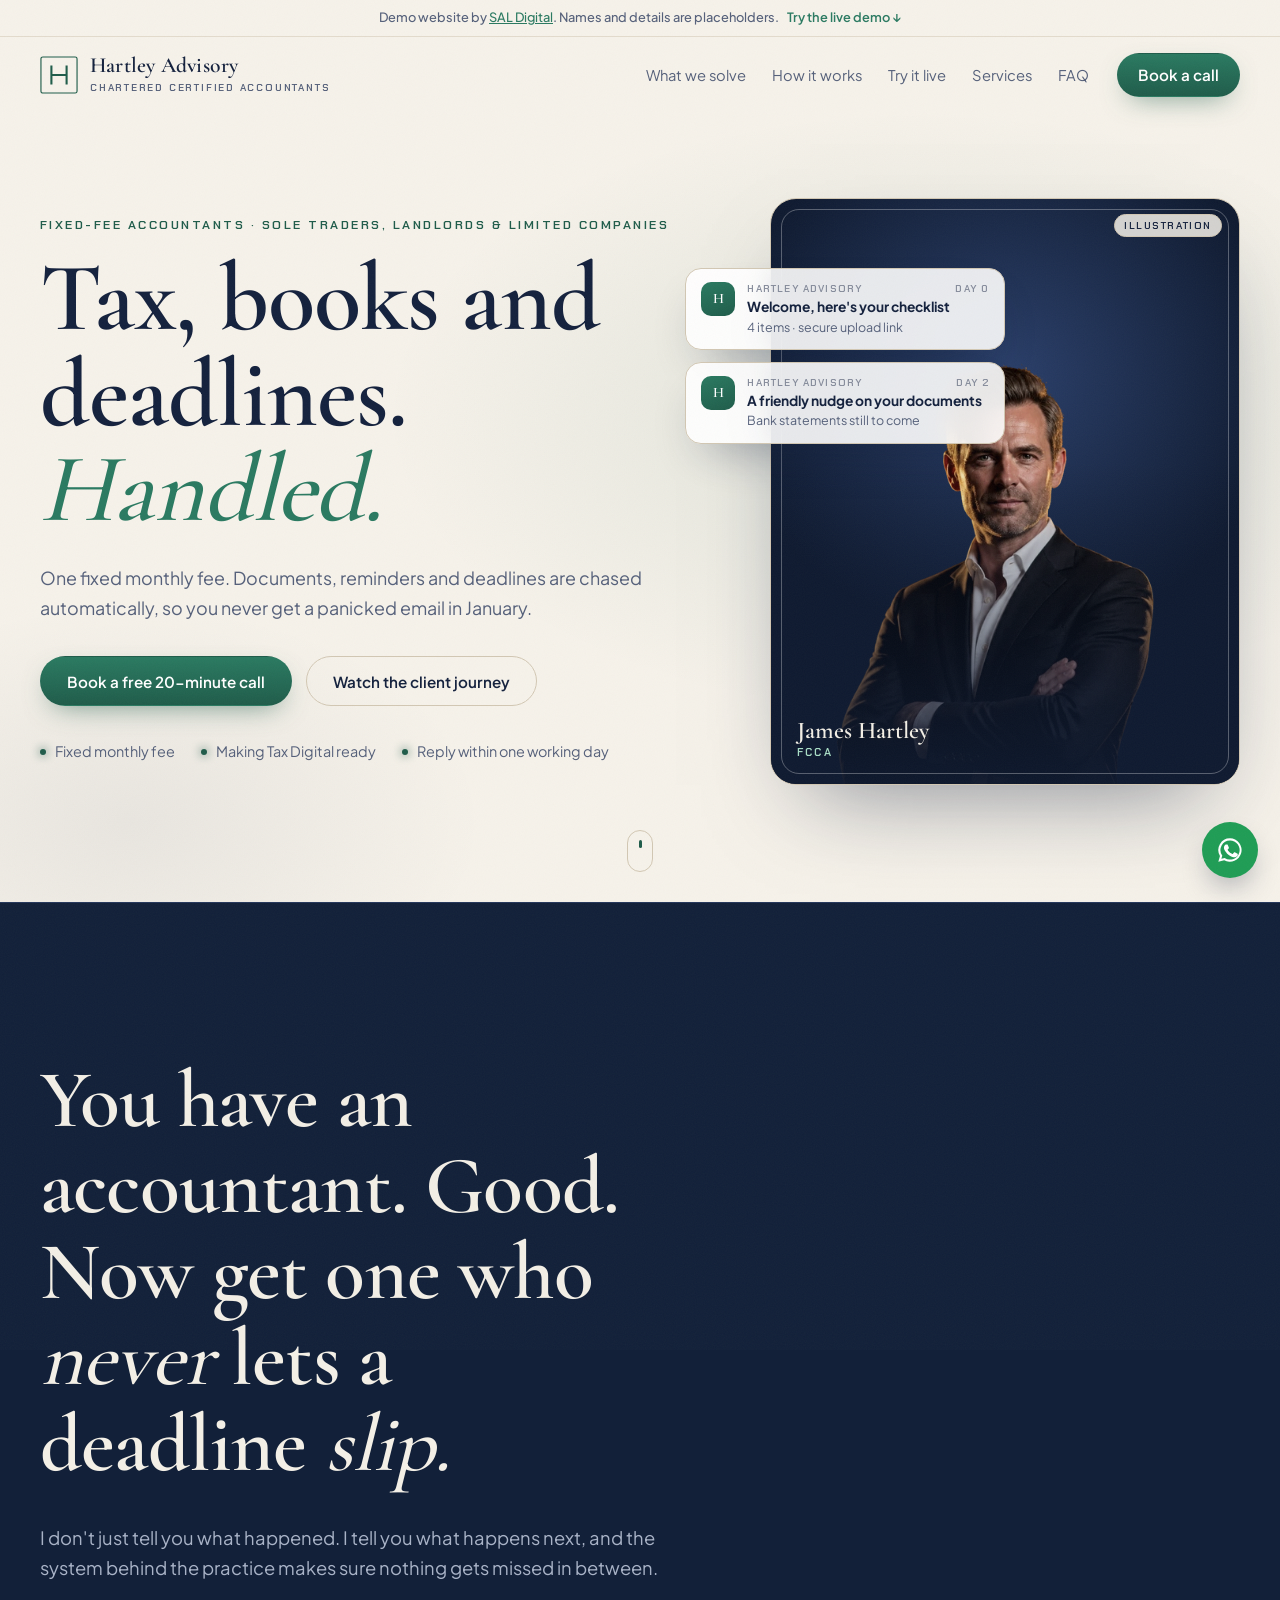
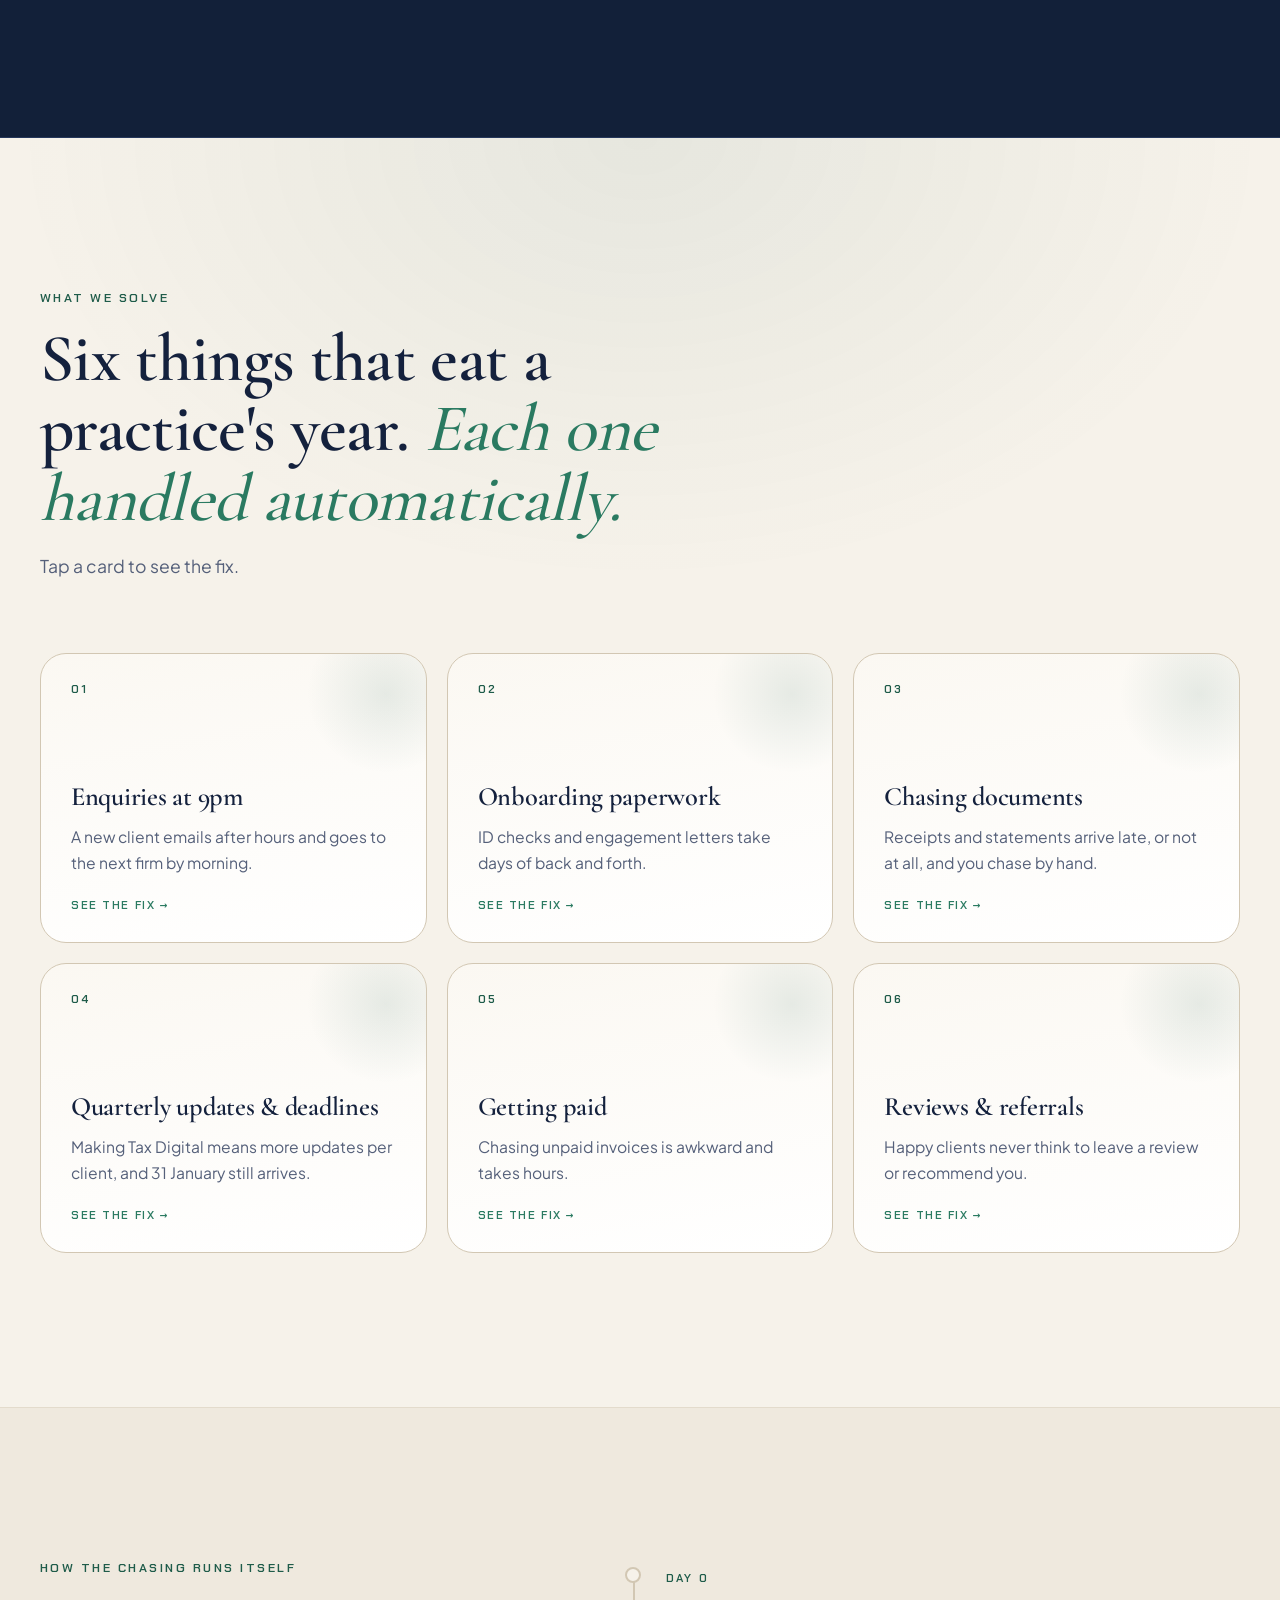
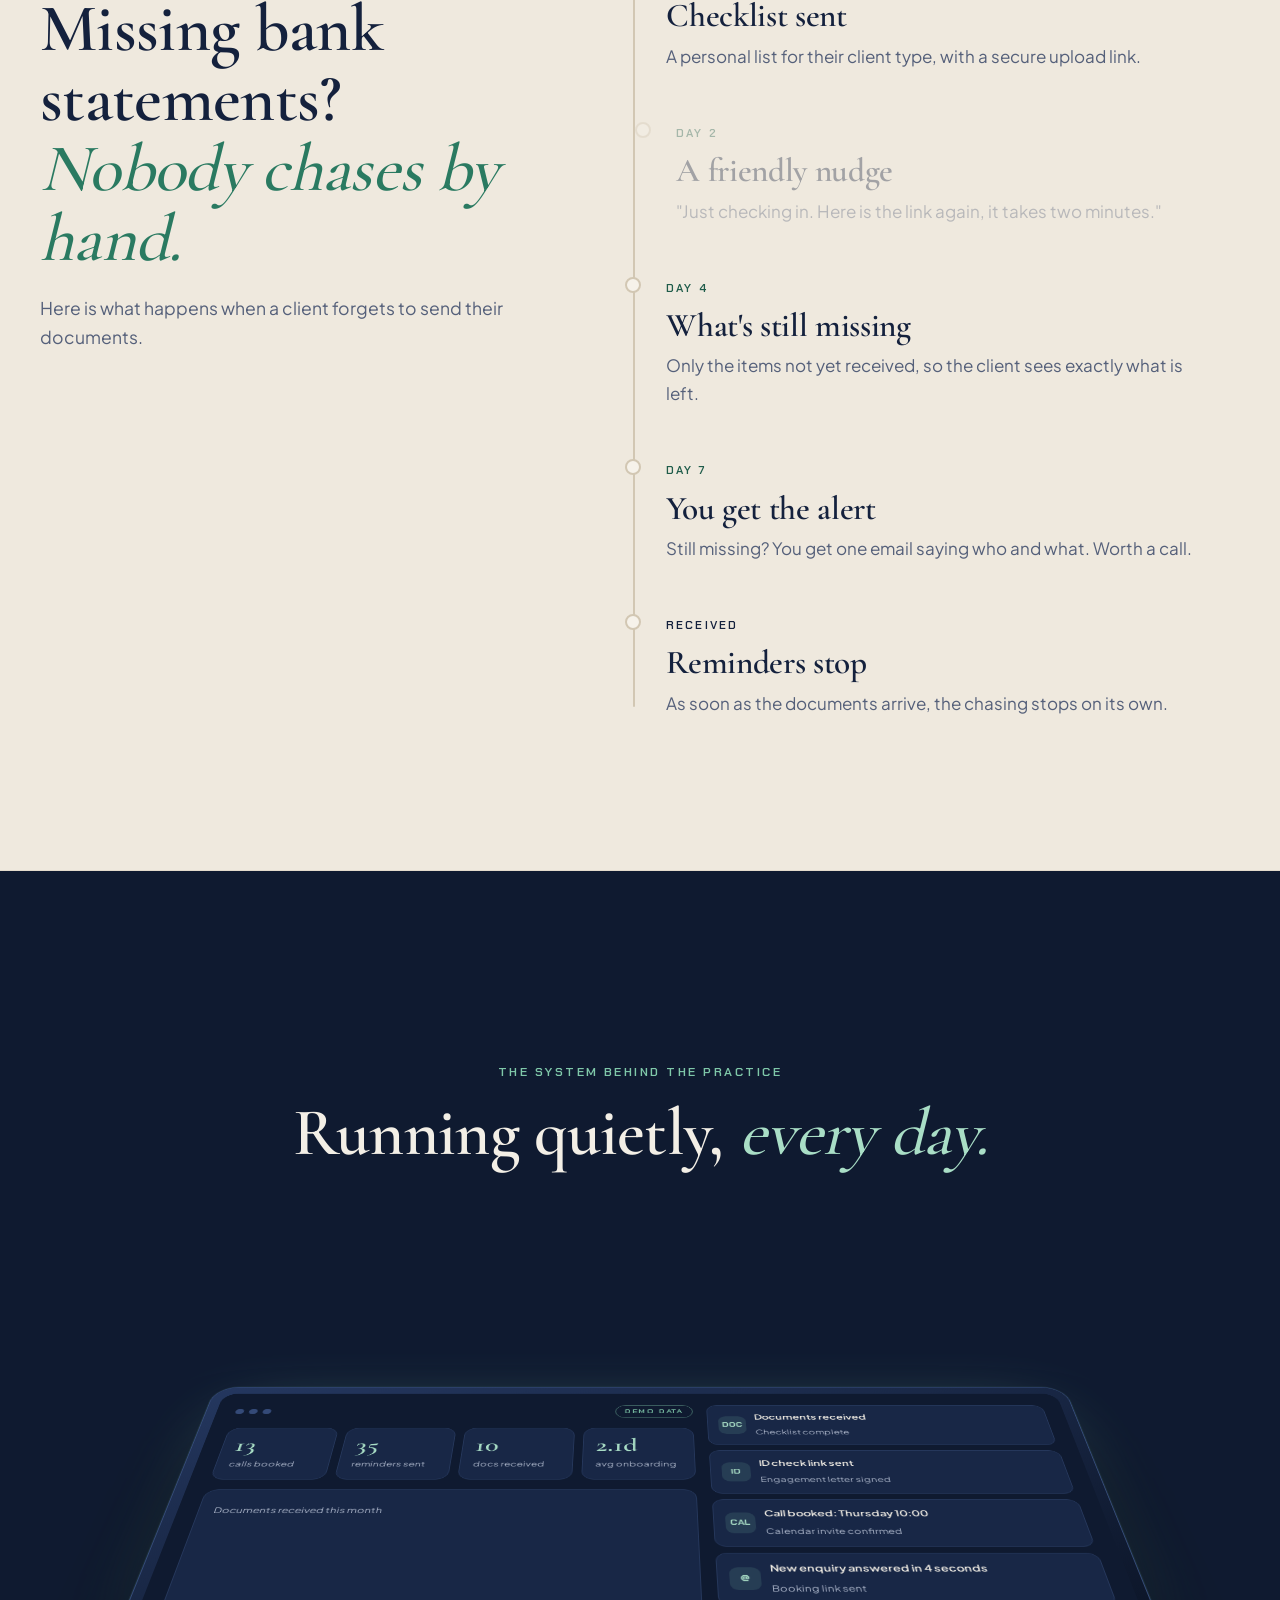
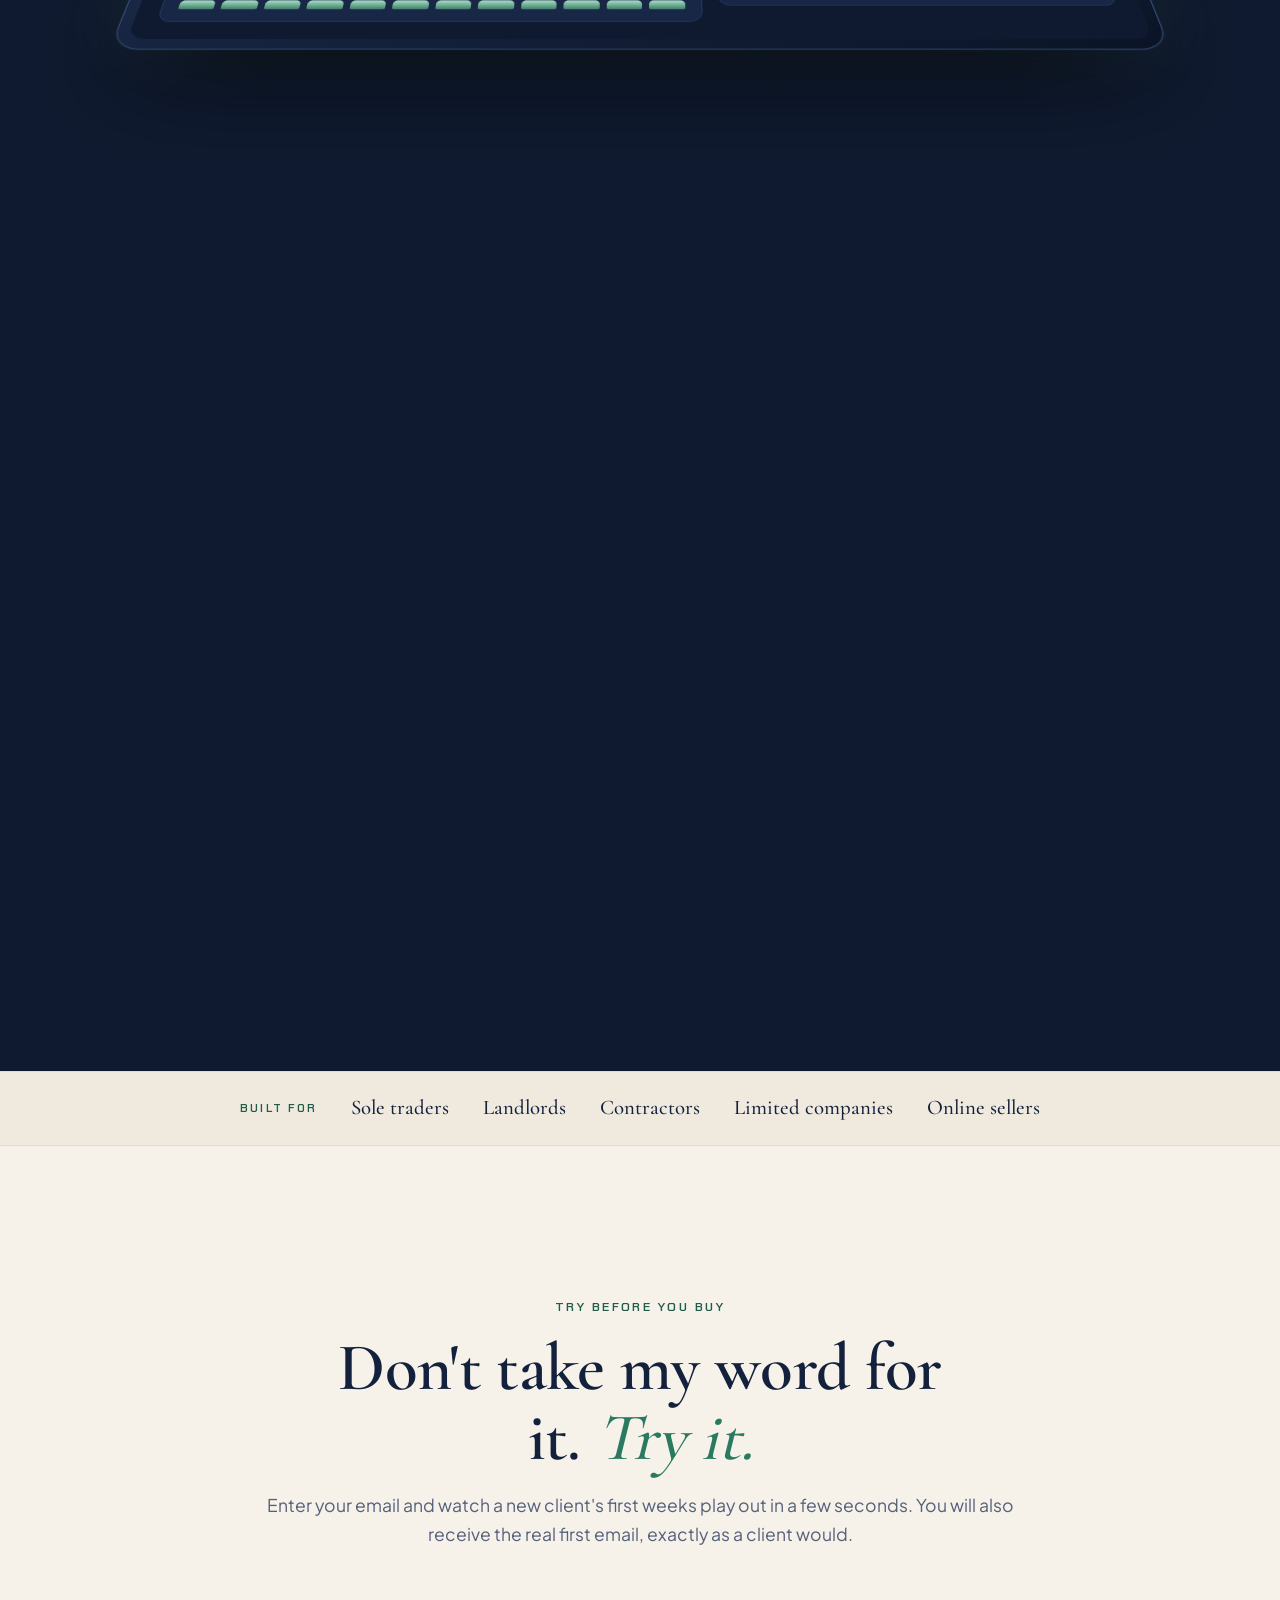
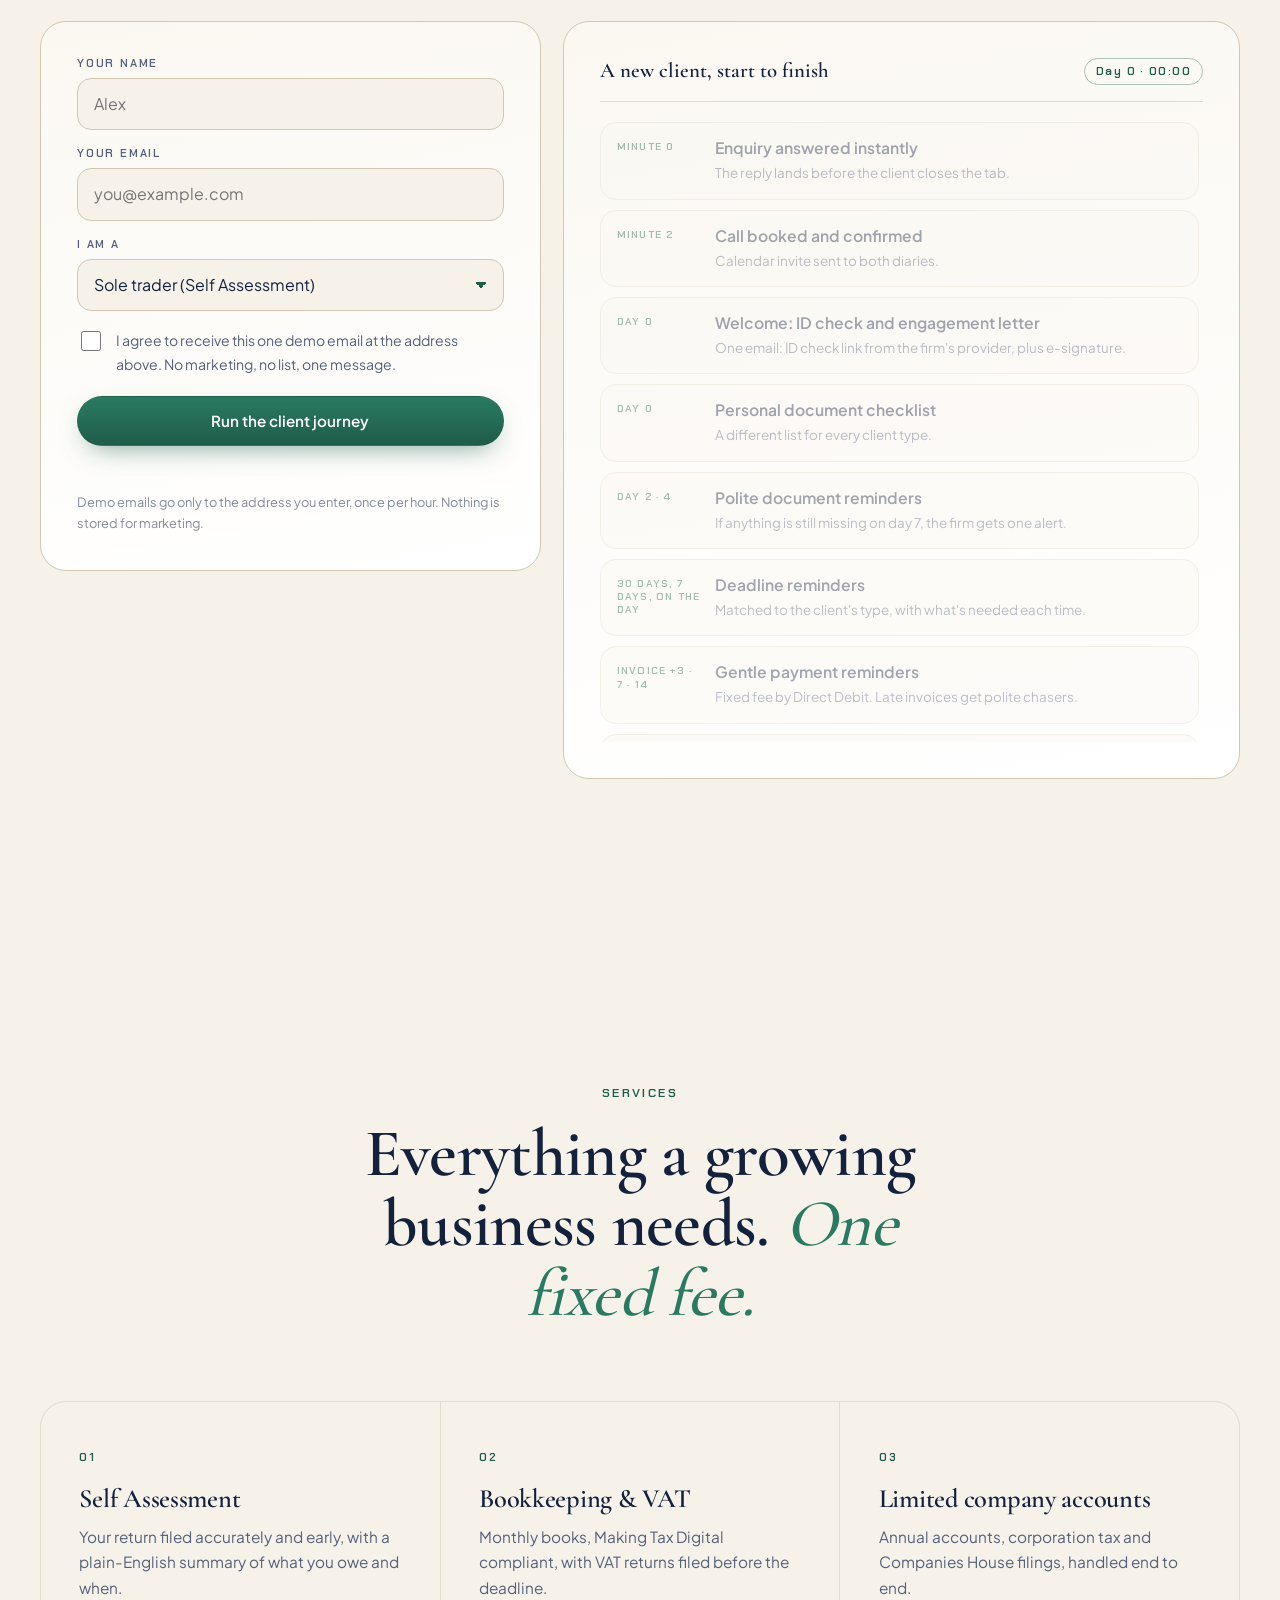
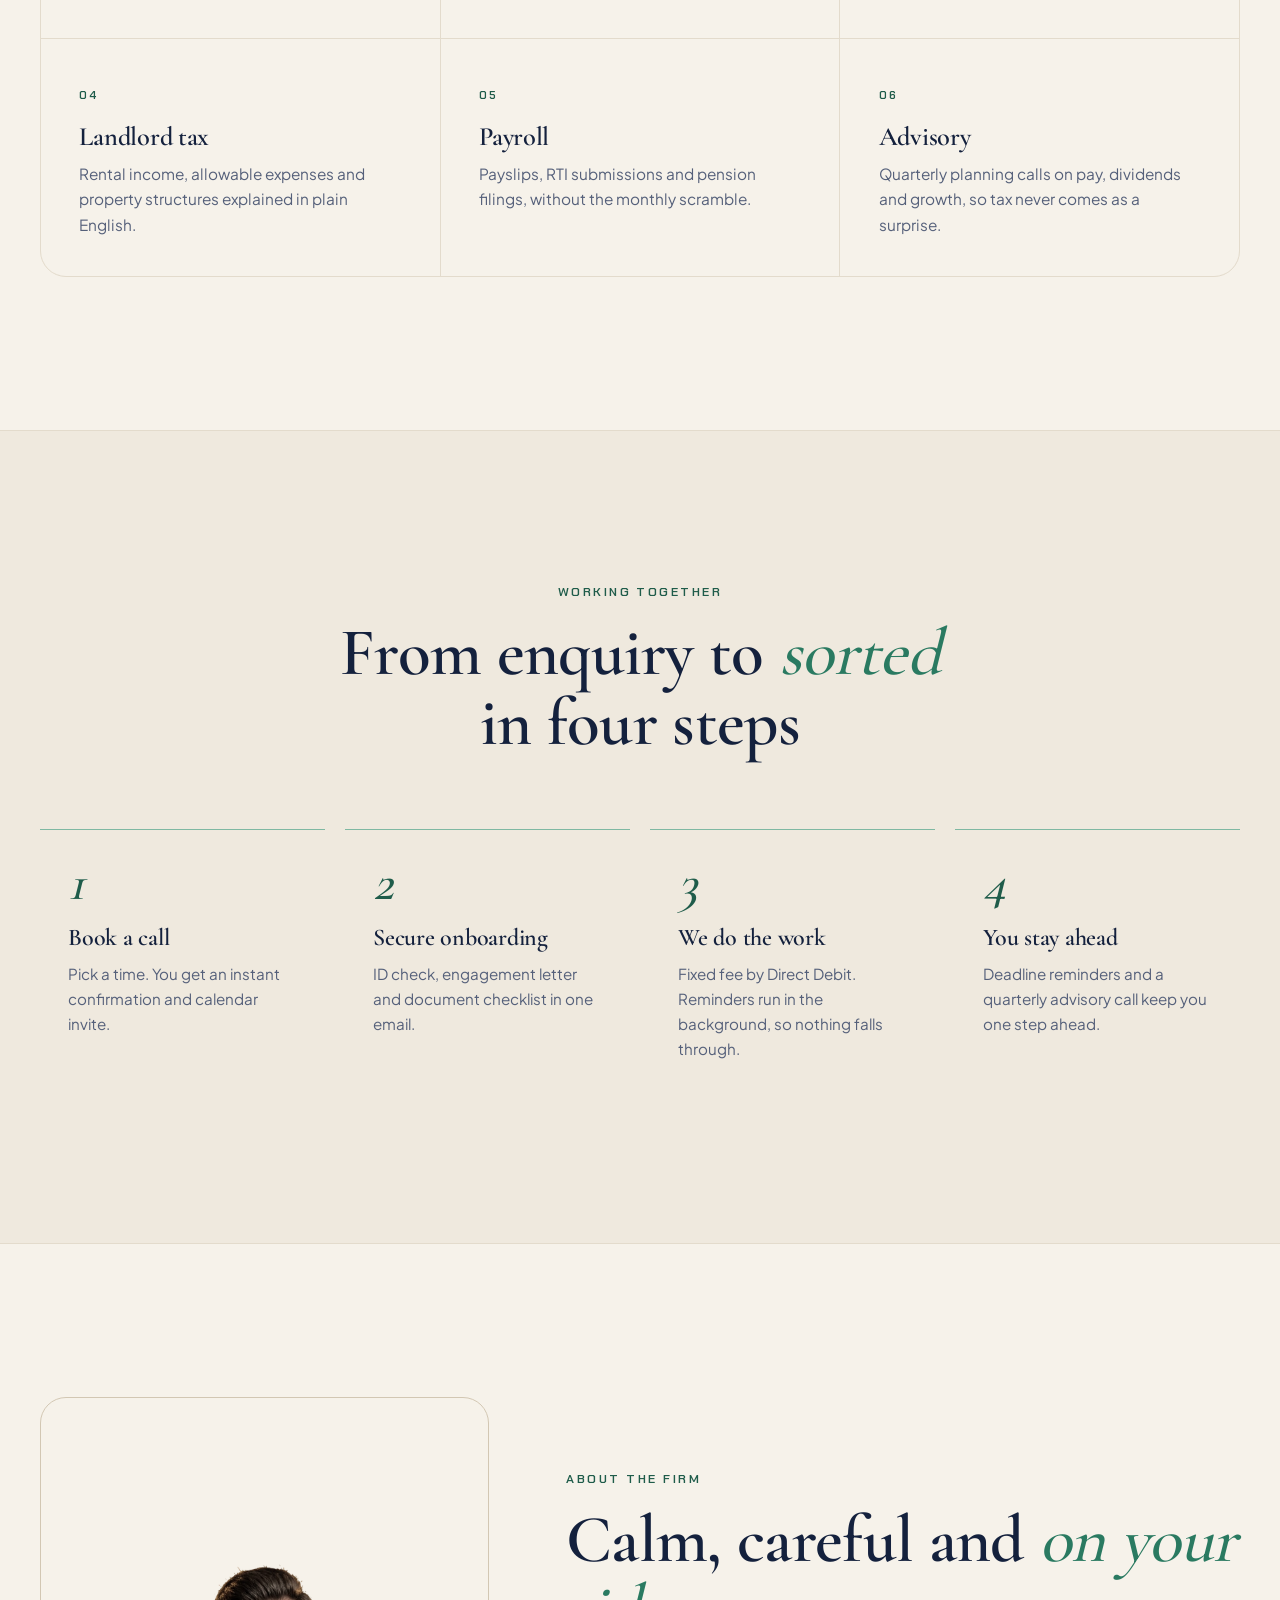
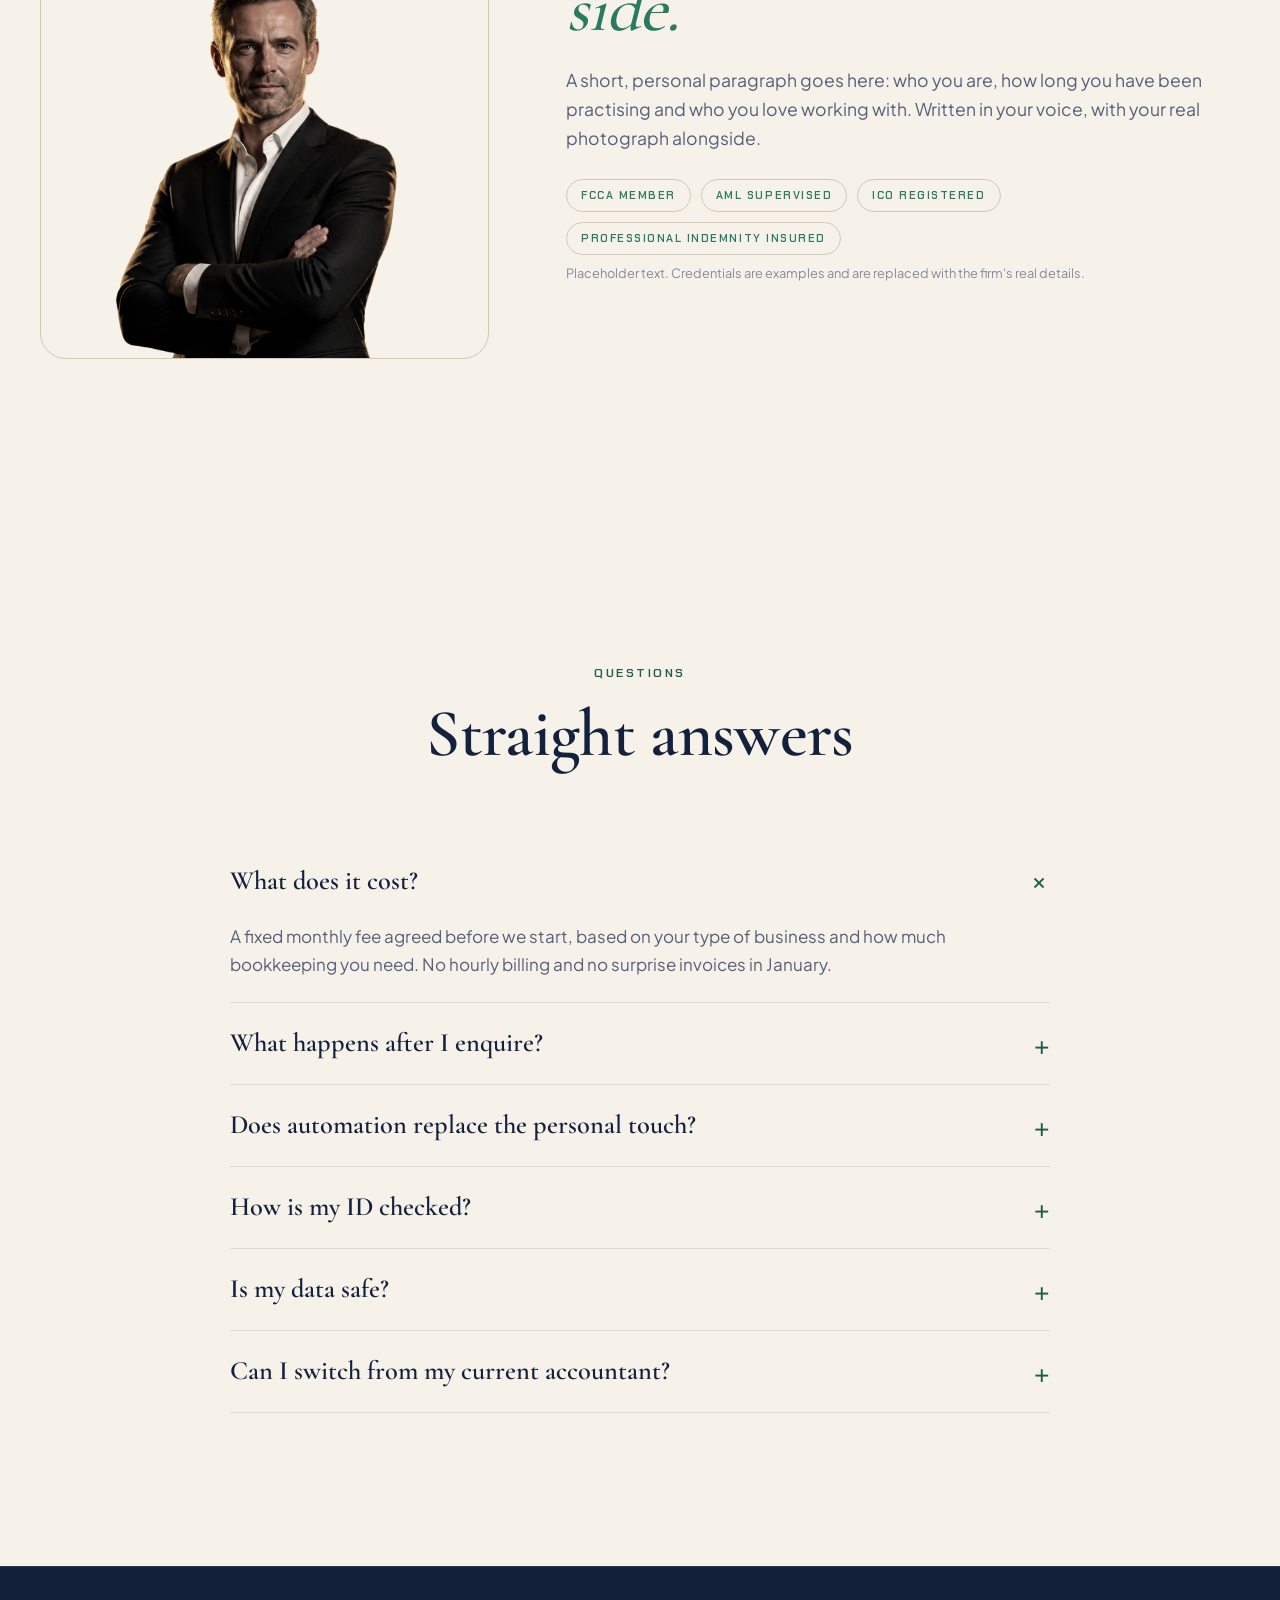
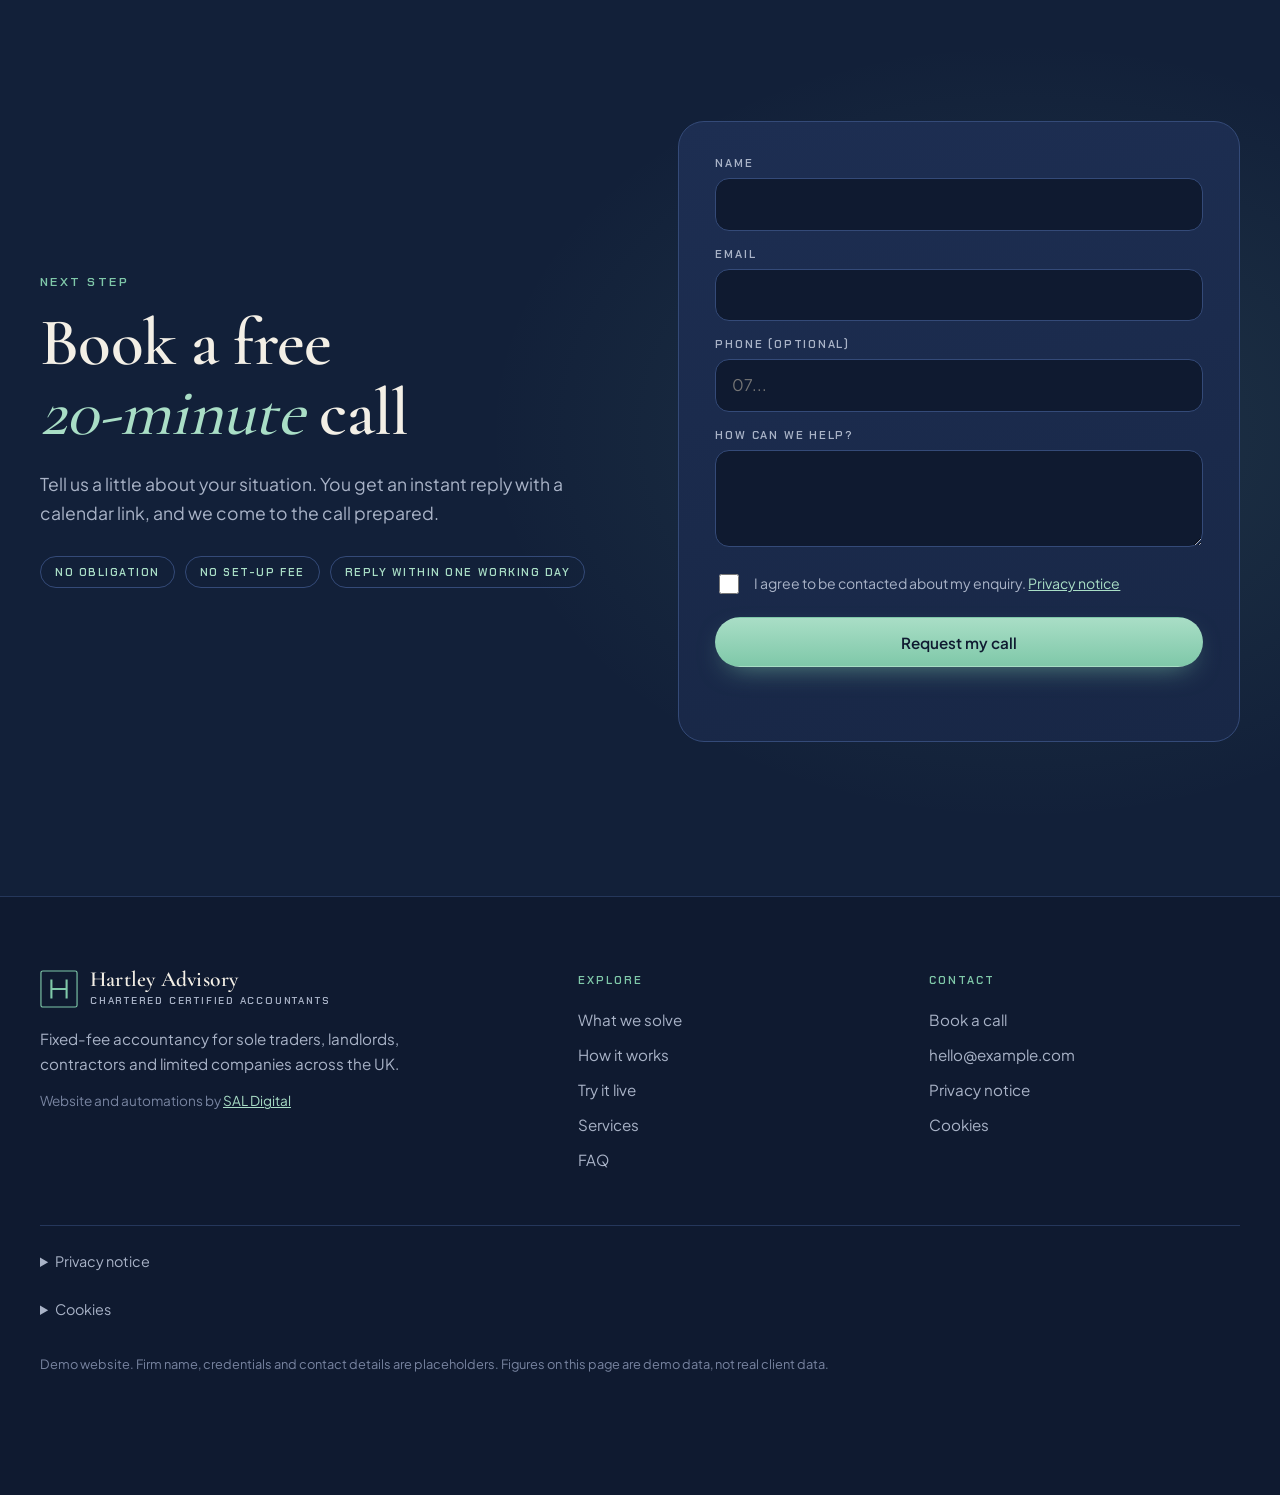
==== commit 1db0c0e8: "Add the 12 email client journey with branded header and signature - apps-script/Emails.gs: human-wri" ====
--- a/index.html
+++ b/index.html
@@ -79,7 +79,7 @@
     <div class="flip-grid">
       <button class="flip reveal" type="button" aria-label="Enquiries at 9pm: show the fix"><div class="flip-in"><div class="face front"><span class="n">01</span><h3>Enquiries at 9pm</h3><p>A new client emails after hours and goes to the next firm by morning.</p><span class="tag">See the fix &rarr;</span></div><div class="face back"><span class="n">01 &middot; Fixed</span><h3>Answered in seconds</h3><p>An instant, personal reply with a booking link, so the call is in your diary before they close the tab.</p><span class="tag">Instant reply + booking</span></div></div></button>
       <button class="flip reveal" type="button" aria-label="Onboarding and ID checks: show the fix"><div class="flip-in"><div class="face front"><span class="n">02</span><h3>Onboarding paperwork</h3><p>ID checks and engagement letters take days of back and forth.</p><span class="tag">See the fix &rarr;</span></div><div class="face back"><span class="n">02 &middot; Fixed</span><h3>One welcome email</h3><p>The ID check link from your chosen provider, the engagement letter to sign and a checklist for their client type.</p><span class="tag">ID request + e-sign + checklist</span></div></div></button>
-      <button class="flip reveal" type="button" aria-label="Chasing documents: show the fix"><div class="flip-in"><div class="face front"><span class="n">03</span><h3>Chasing documents</h3><p>Receipts and statements arrive late, or not at all, and you chase by hand.</p><span class="tag">See the fix &rarr;</span></div><div class="face back"><span class="n">03 &middot; Fixed</span><h3>Chased politely, for you</h3><p>Reminders on day 2, 4 and 7. You only hear about it if something is still missing.</p><span class="tag">Reminder sequence + alert</span></div></div></button>
+      <button class="flip reveal" type="button" aria-label="Chasing documents: show the fix"><div class="flip-in"><div class="face front"><span class="n">03</span><h3>Chasing documents</h3><p>Receipts and statements arrive late, or not at all, and you chase by hand.</p><span class="tag">See the fix &rarr;</span></div><div class="face back"><span class="n">03 &middot; Fixed</span><h3>Chased politely, for you</h3><p>Friendly reminders on day 2 and day 4. If anything is still missing on day 7, you get one alert.</p><span class="tag">Reminder sequence + alert</span></div></div></button>
       <button class="flip reveal" type="button" aria-label="Quarterly updates and deadlines: show the fix"><div class="flip-in"><div class="face front"><span class="n">04</span><h3>Quarterly updates &amp; deadlines</h3><p>Making Tax Digital means more updates per client, and 31 January still arrives.</p><span class="tag">See the fix &rarr;</span></div><div class="face back"><span class="n">04 &middot; Fixed</span><h3>Reminded on time</h3><p>Reminders 30 days, 7 days and on the day, matched to each client: quarterly update, Self Assessment, VAT or company accounts.</p><span class="tag">Deadline engine by client type</span></div></div></button>
       <button class="flip reveal" type="button" aria-label="Getting paid: show the fix"><div class="flip-in"><div class="face front"><span class="n">05</span><h3>Getting paid</h3><p>Chasing unpaid invoices is awkward and takes hours.</p><span class="tag">See the fix &rarr;</span></div><div class="face back"><span class="n">05 &middot; Fixed</span><h3>Paid without the awkwardness</h3><p>Fixed fee by Direct Debit. If an invoice runs late, gentle chasers go out on day 3, 7 and 14.</p><span class="tag">Direct Debit + chasers</span></div></div></button>
       <button class="flip reveal" type="button" aria-label="Reviews and referrals: show the fix"><div class="flip-in"><div class="face front"><span class="n">06</span><h3>Reviews &amp; referrals</h3><p>Happy clients never think to leave a review or recommend you.</p><span class="tag">See the fix &rarr;</span></div><div class="face back"><span class="n">06 &middot; Fixed</span><h3>Asked at the right moment</h3><p>Seven days after the work is done, a one-tap review request and a personal referral link.</p><span class="tag">Review + referral link</span></div></div></button>
